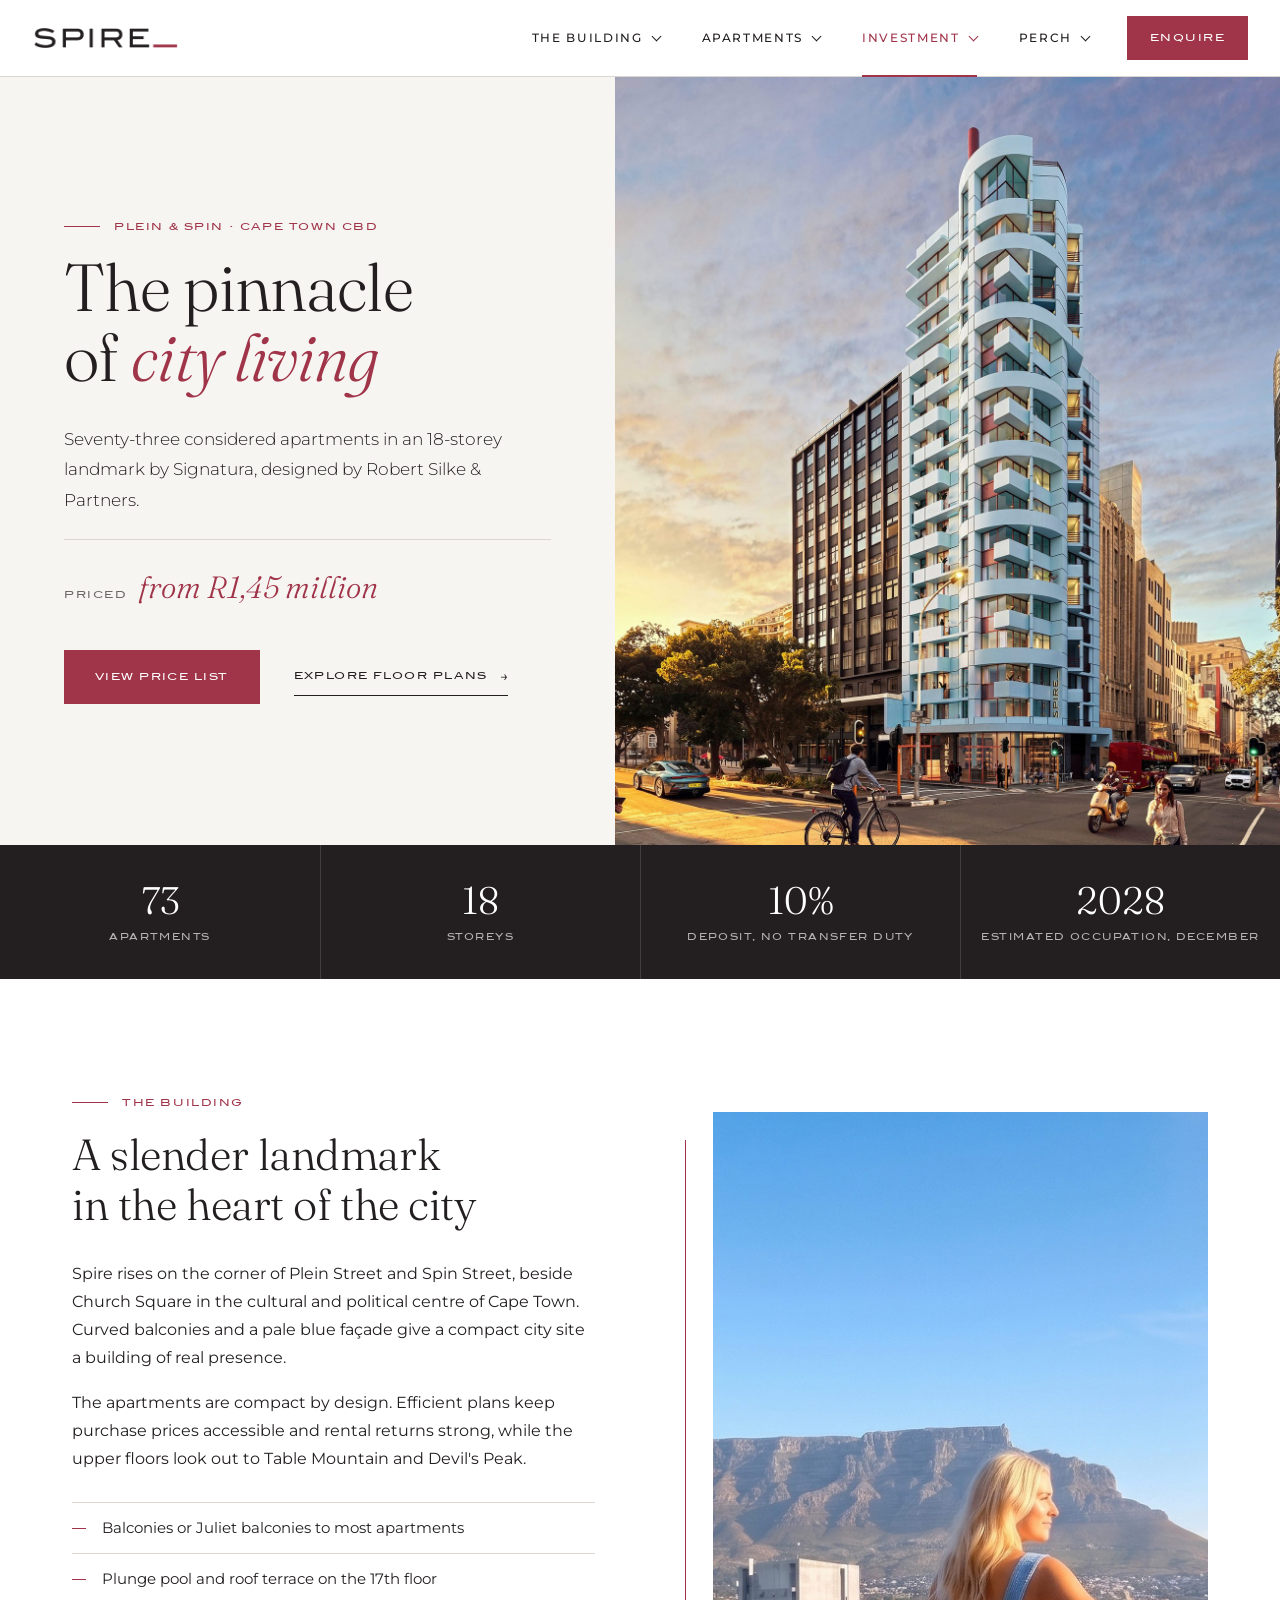
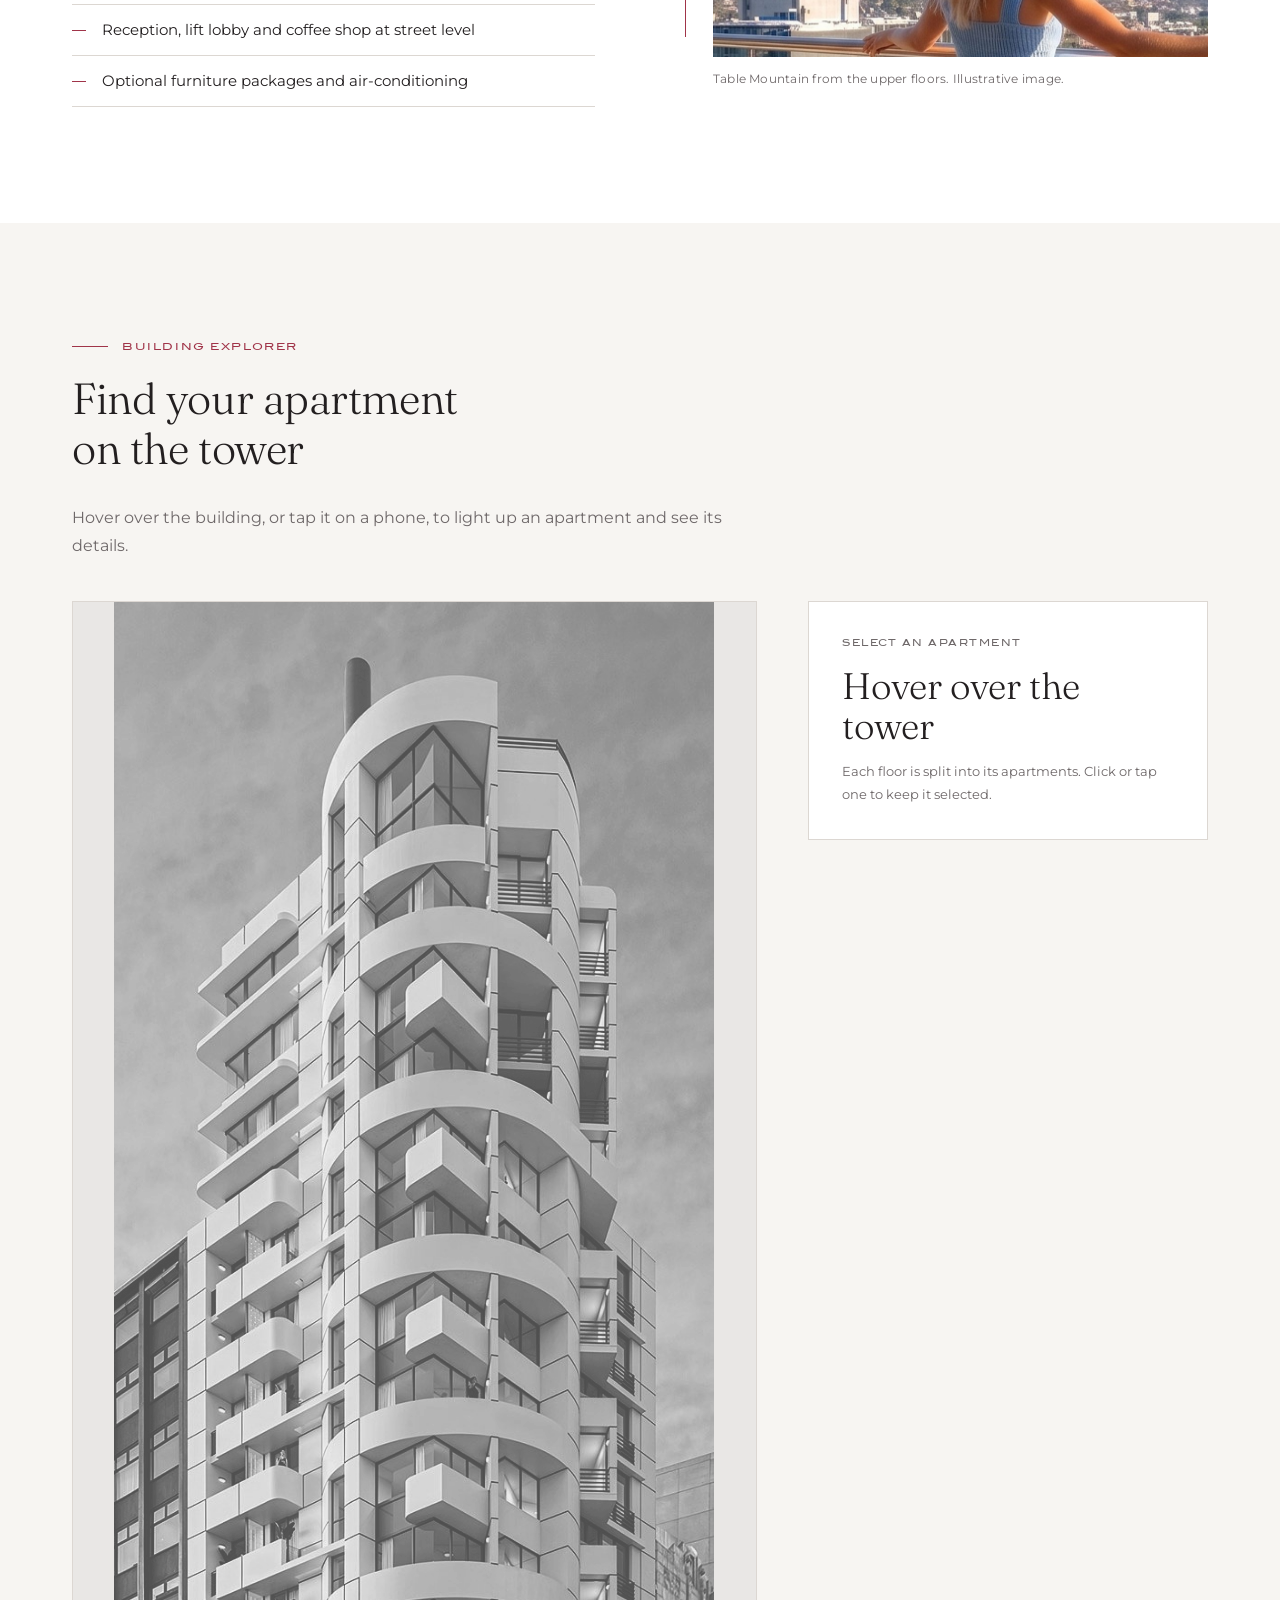
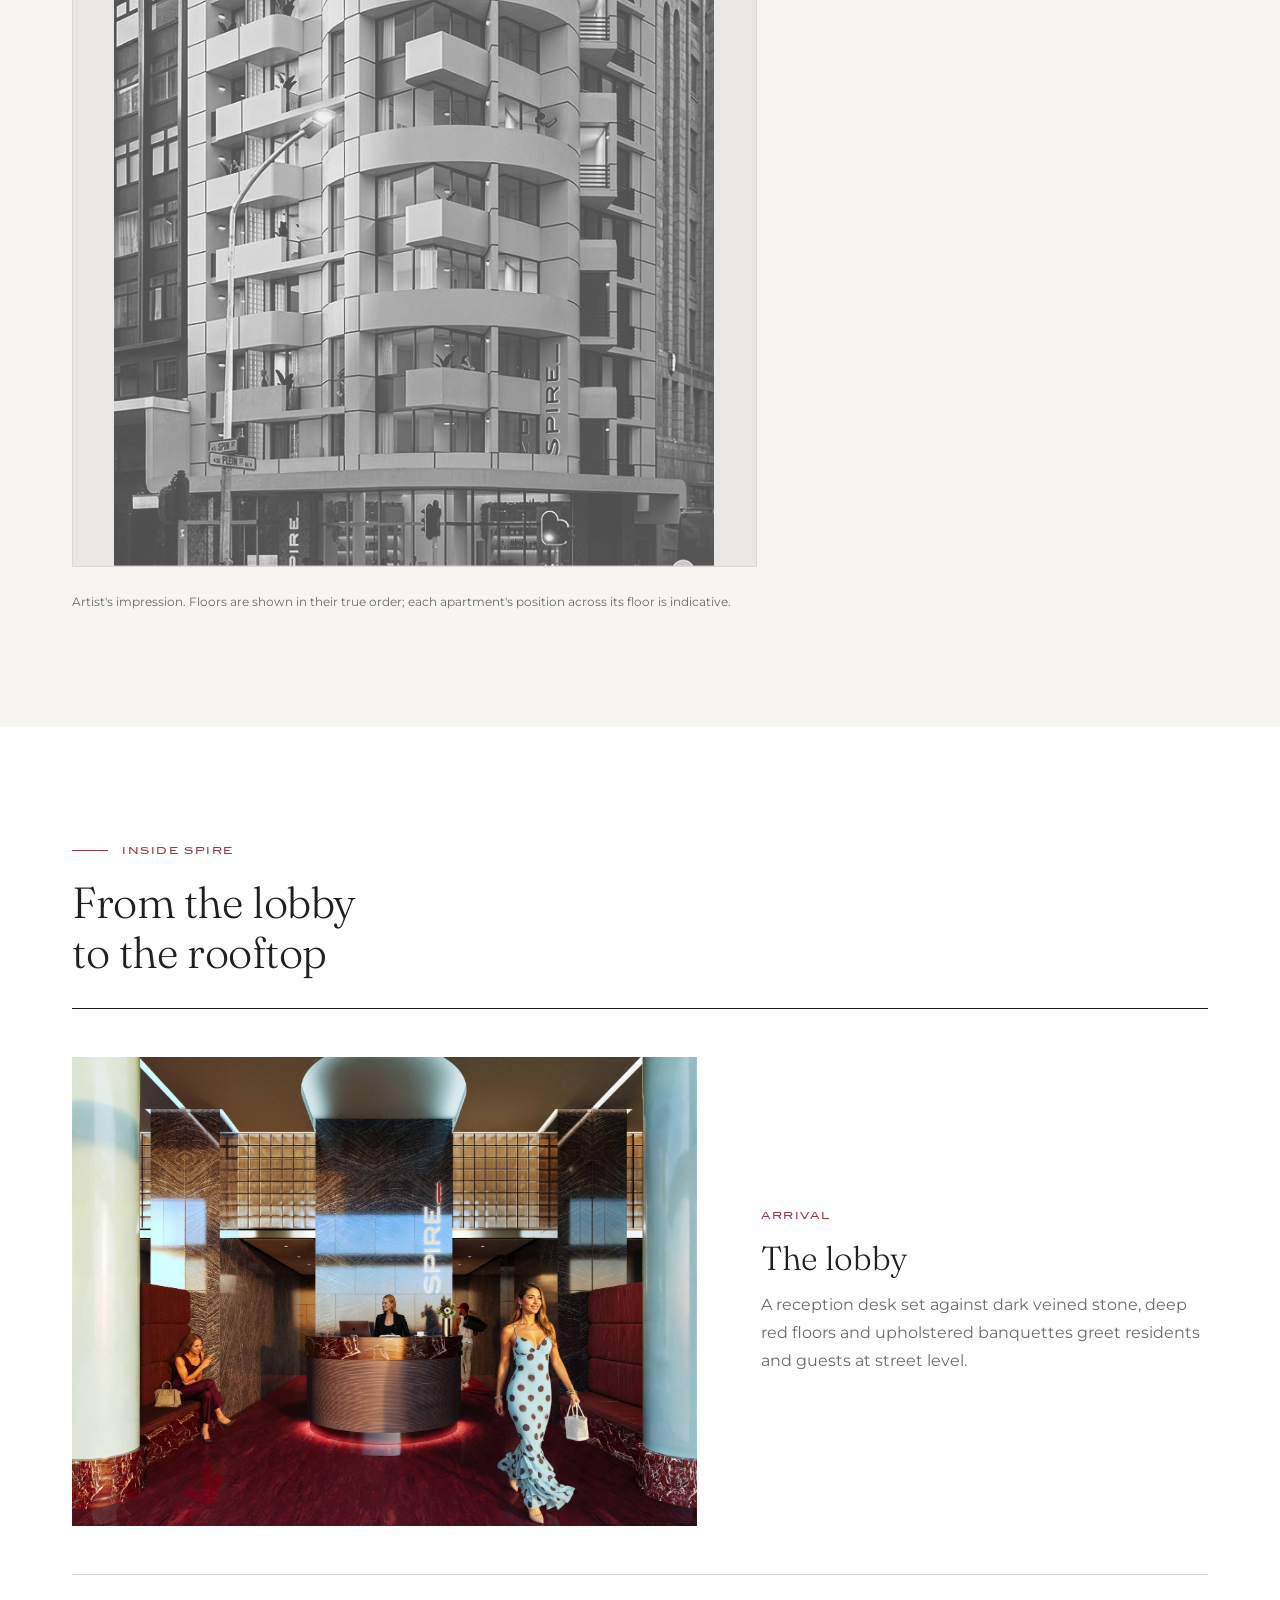
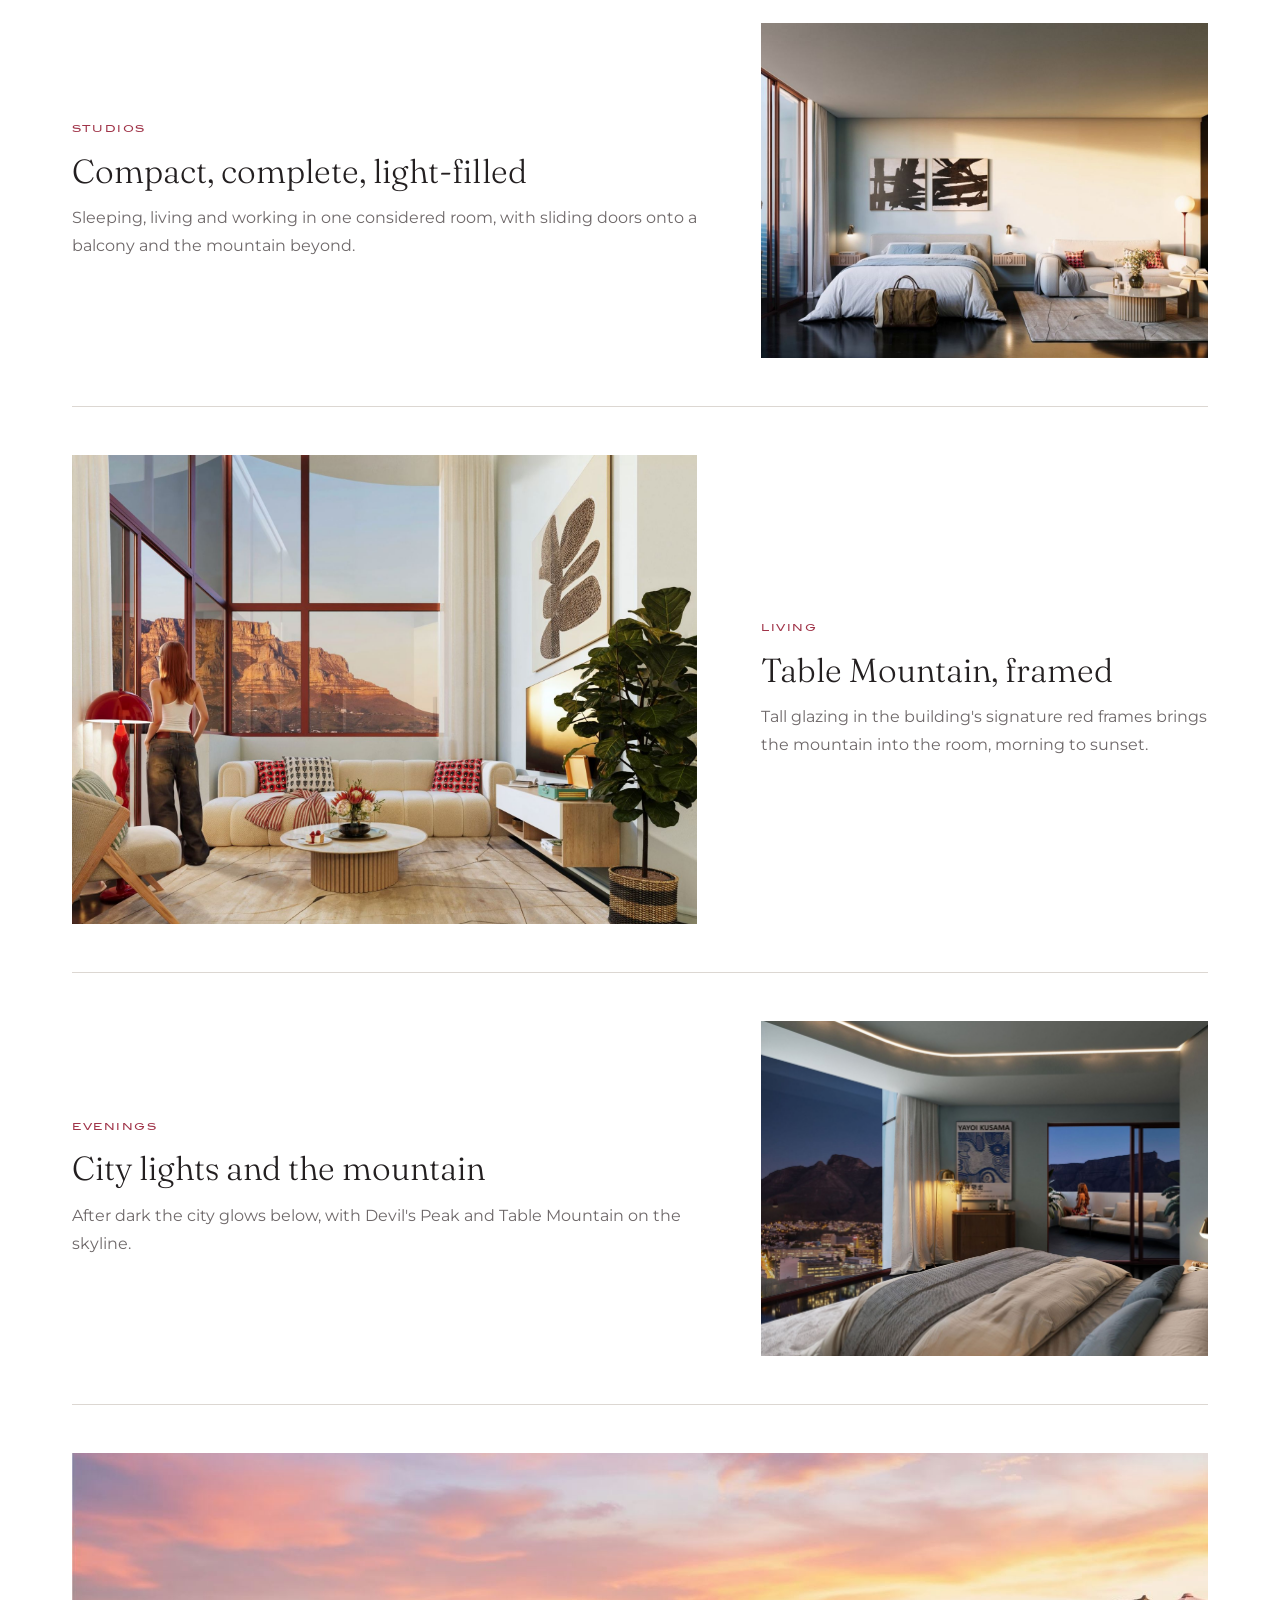
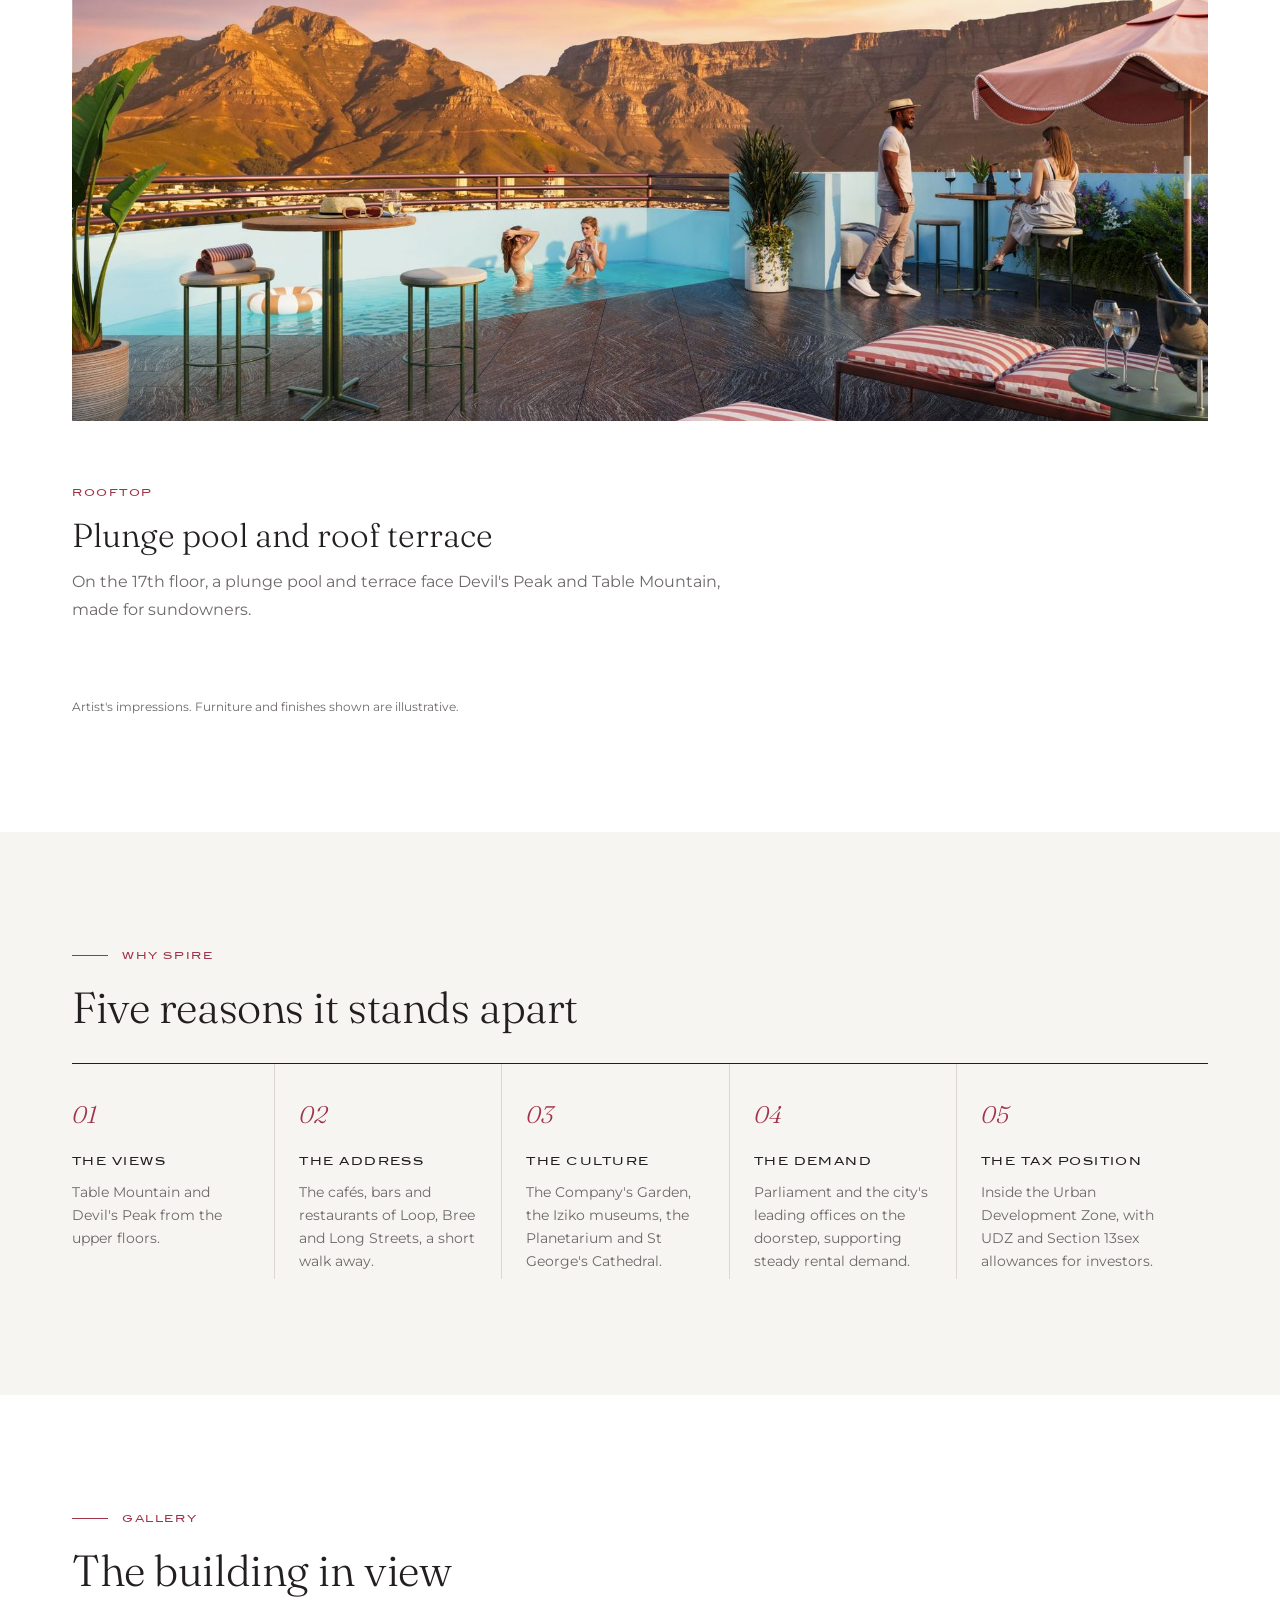
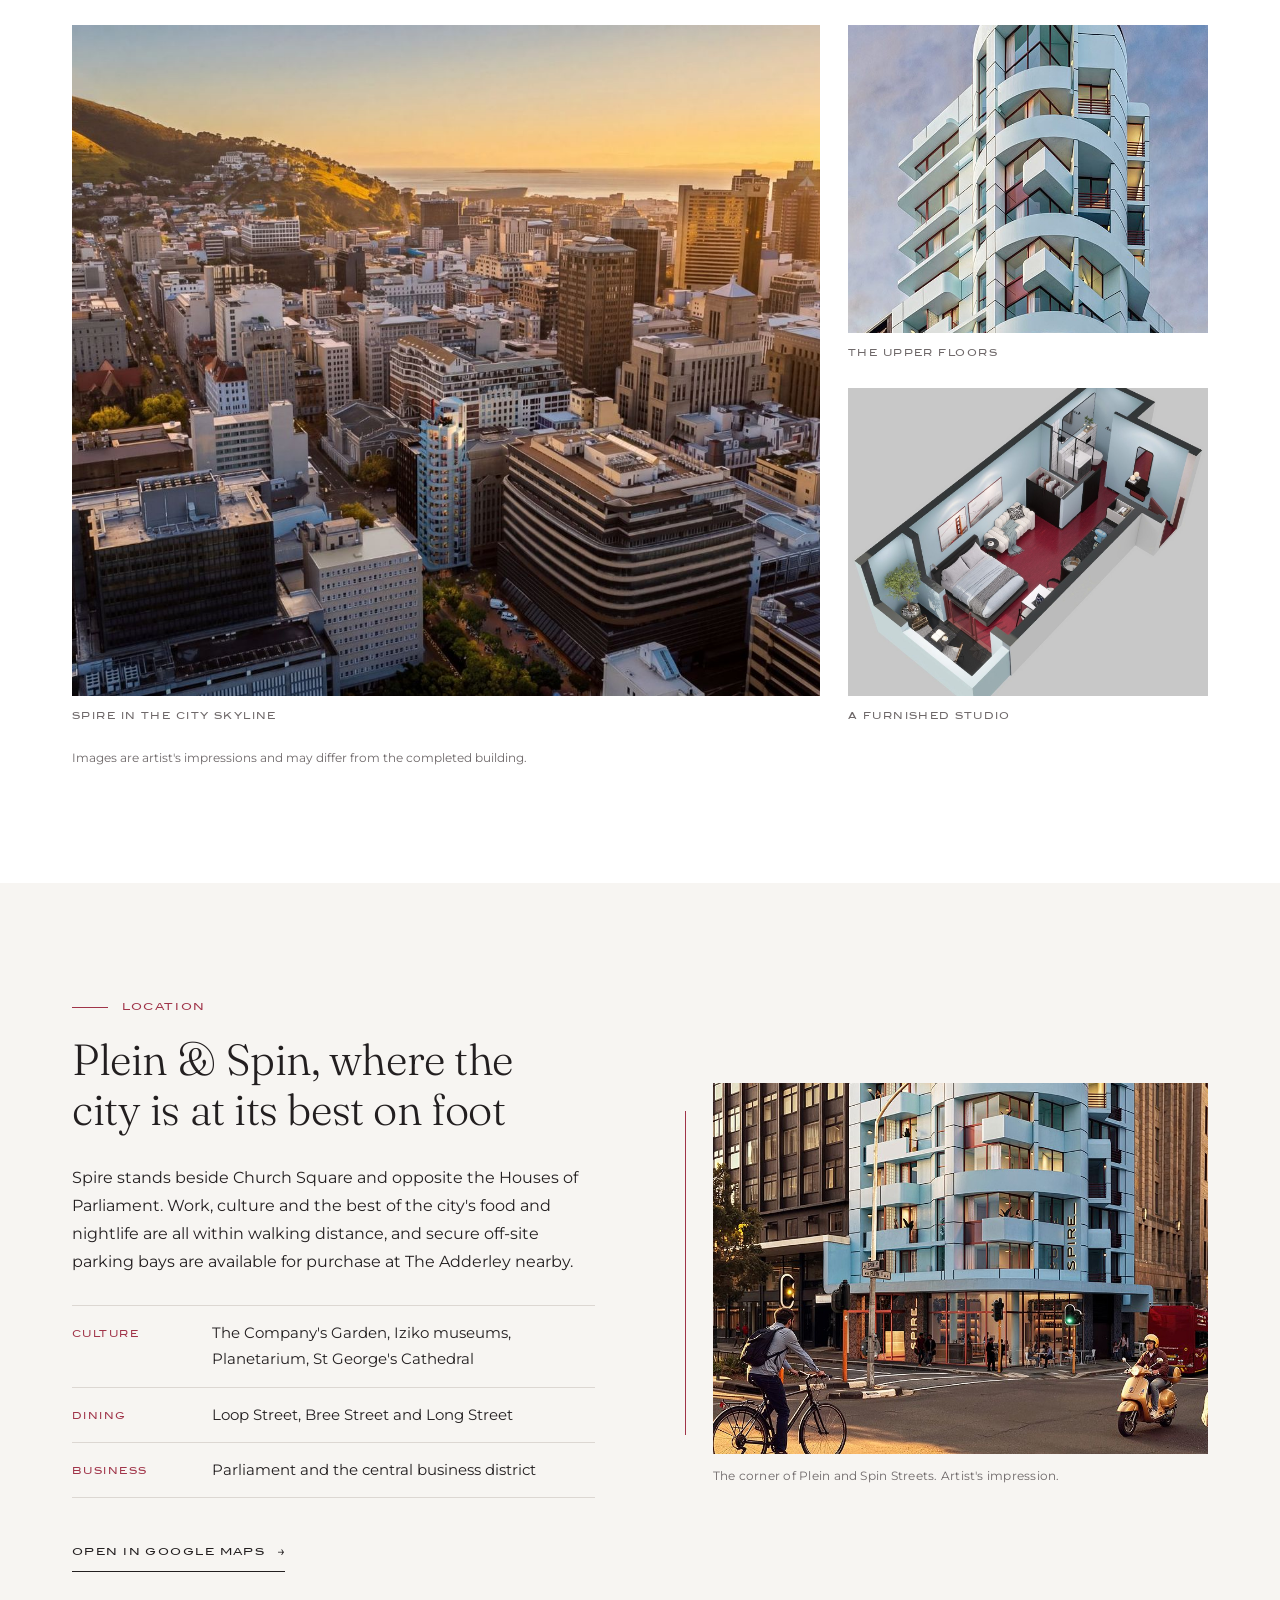
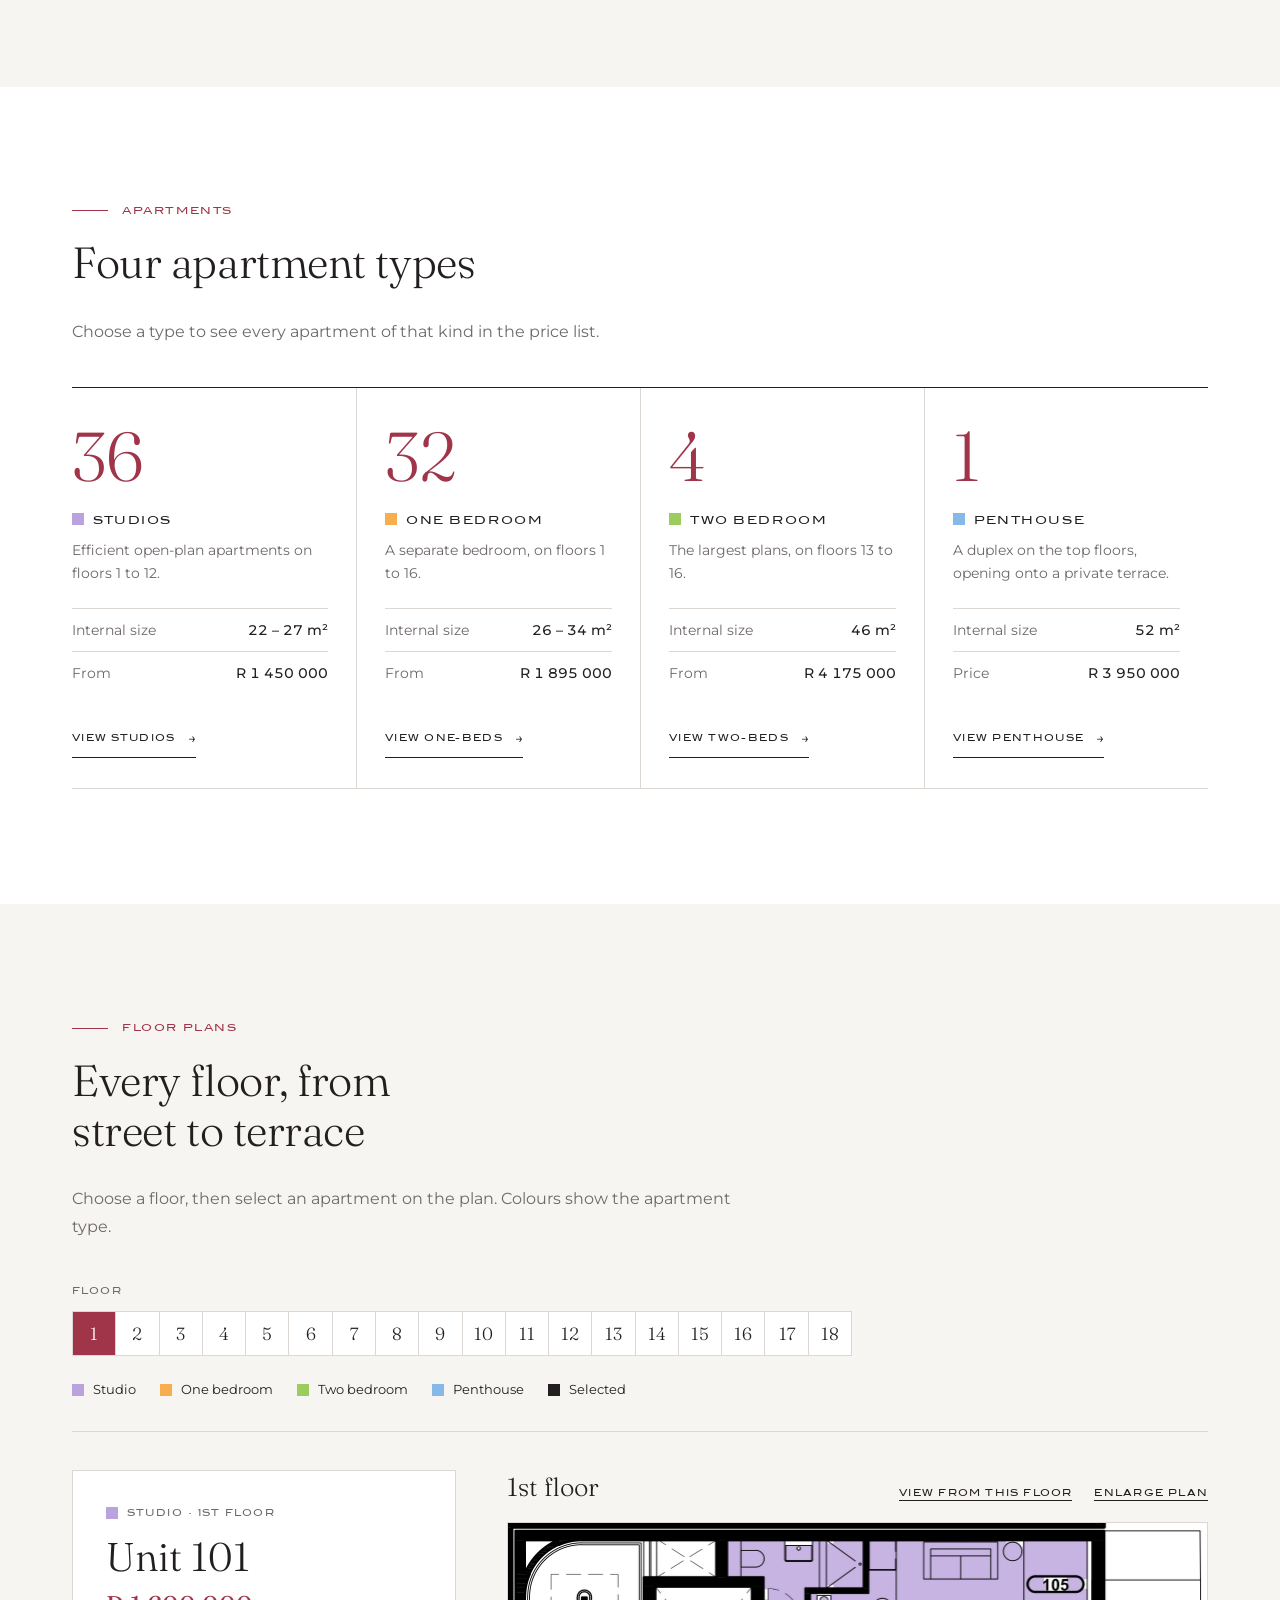
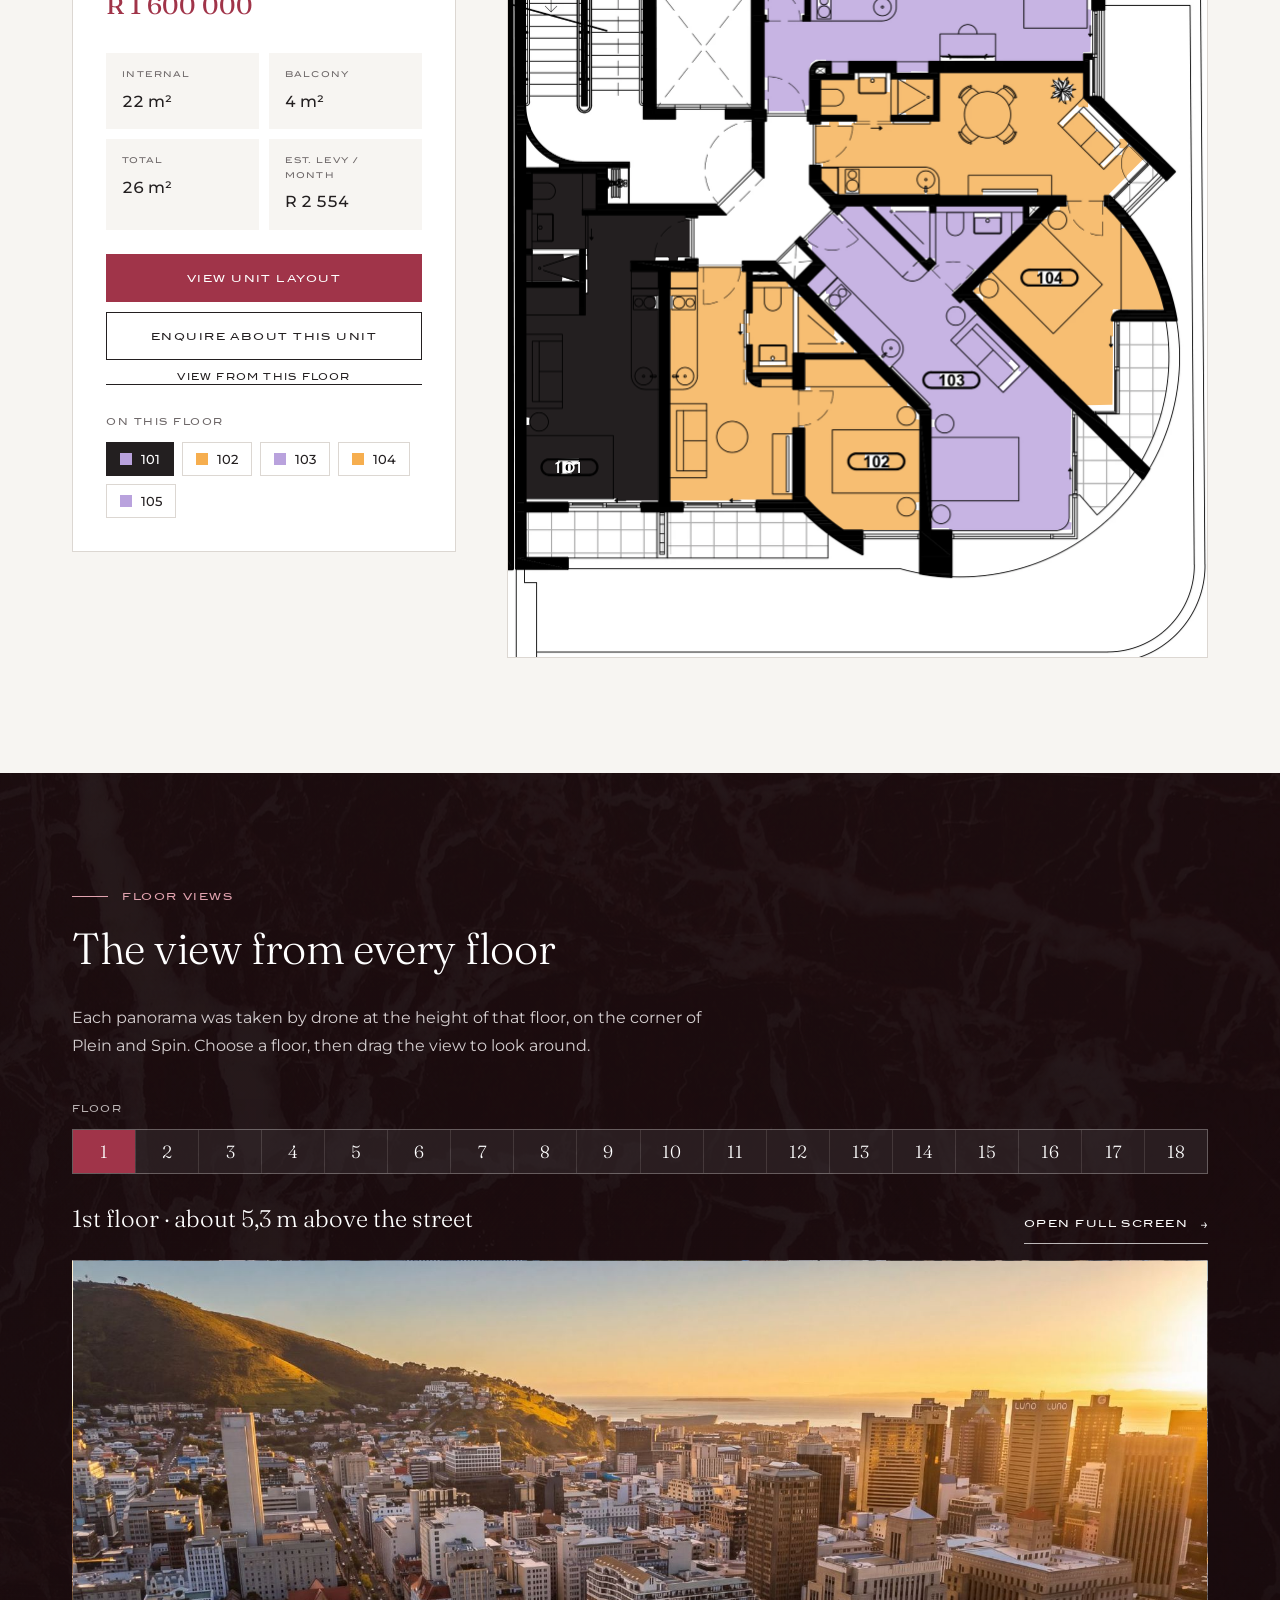
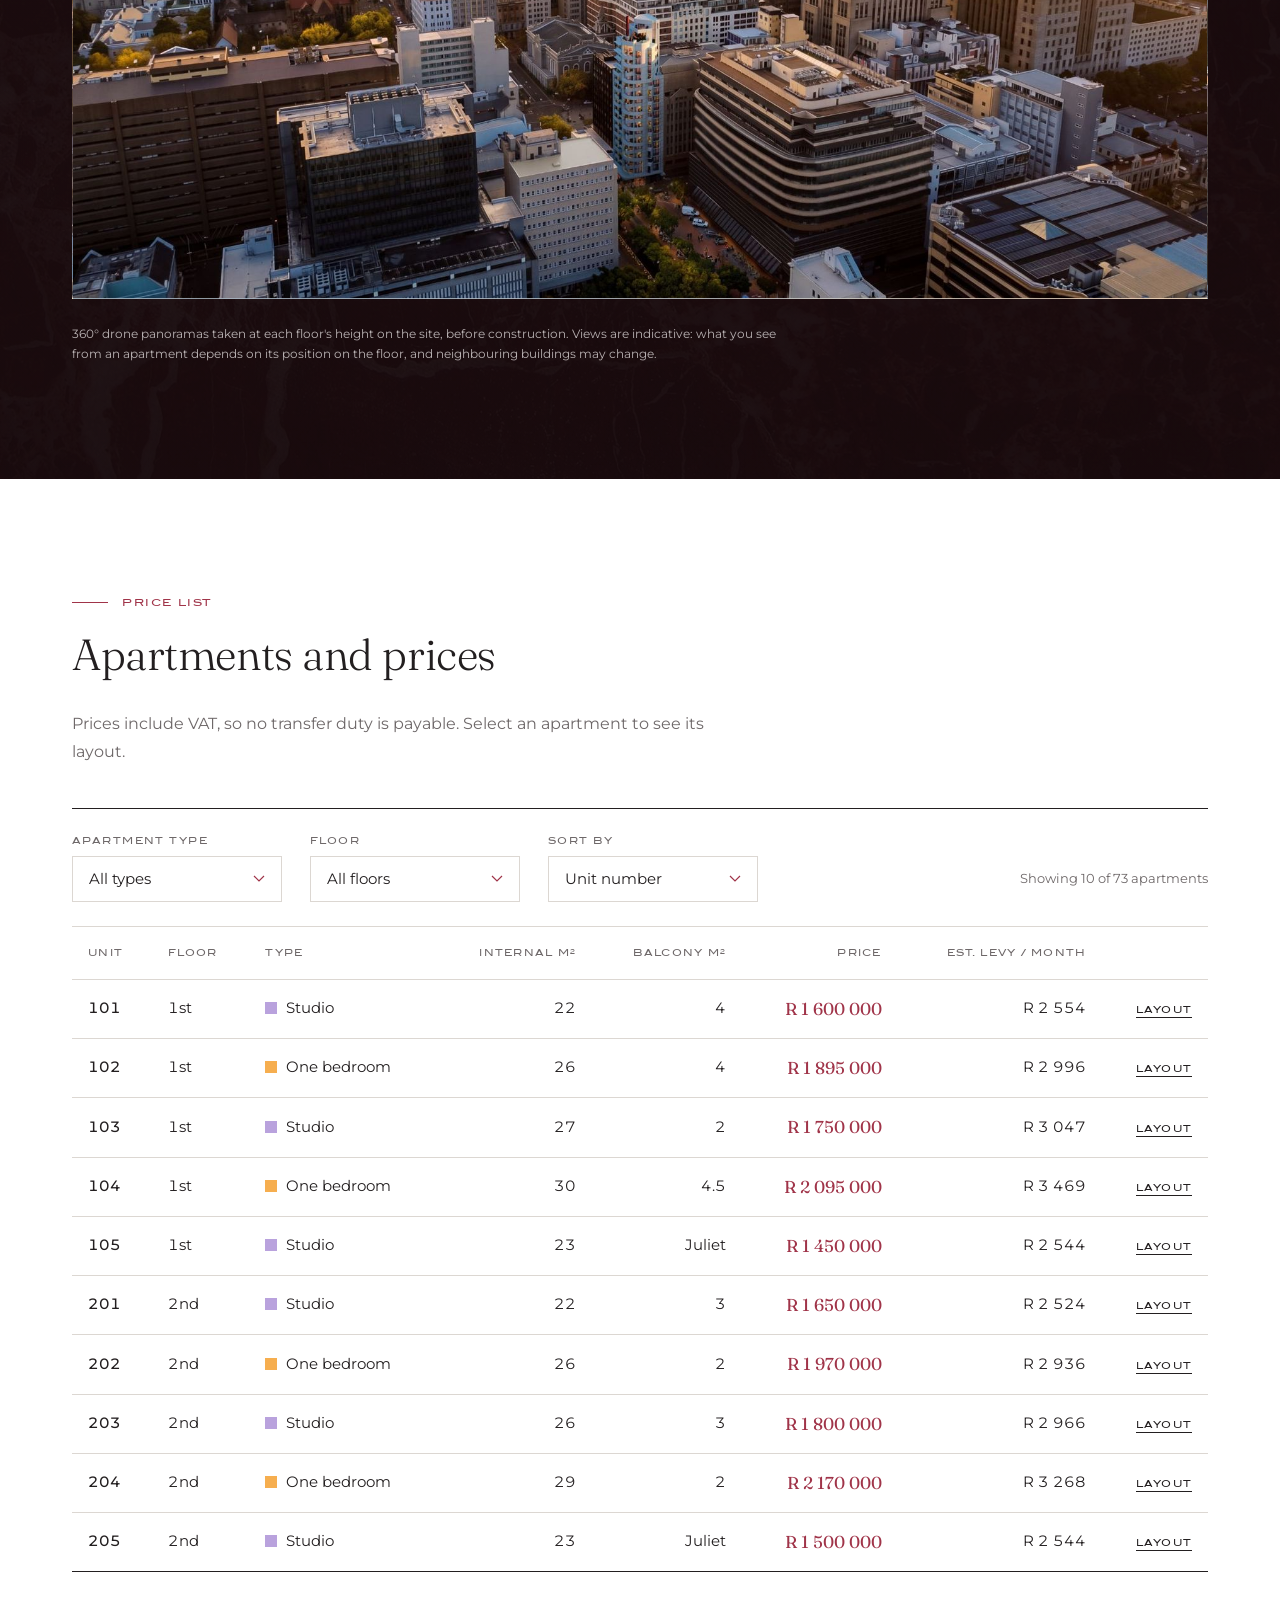
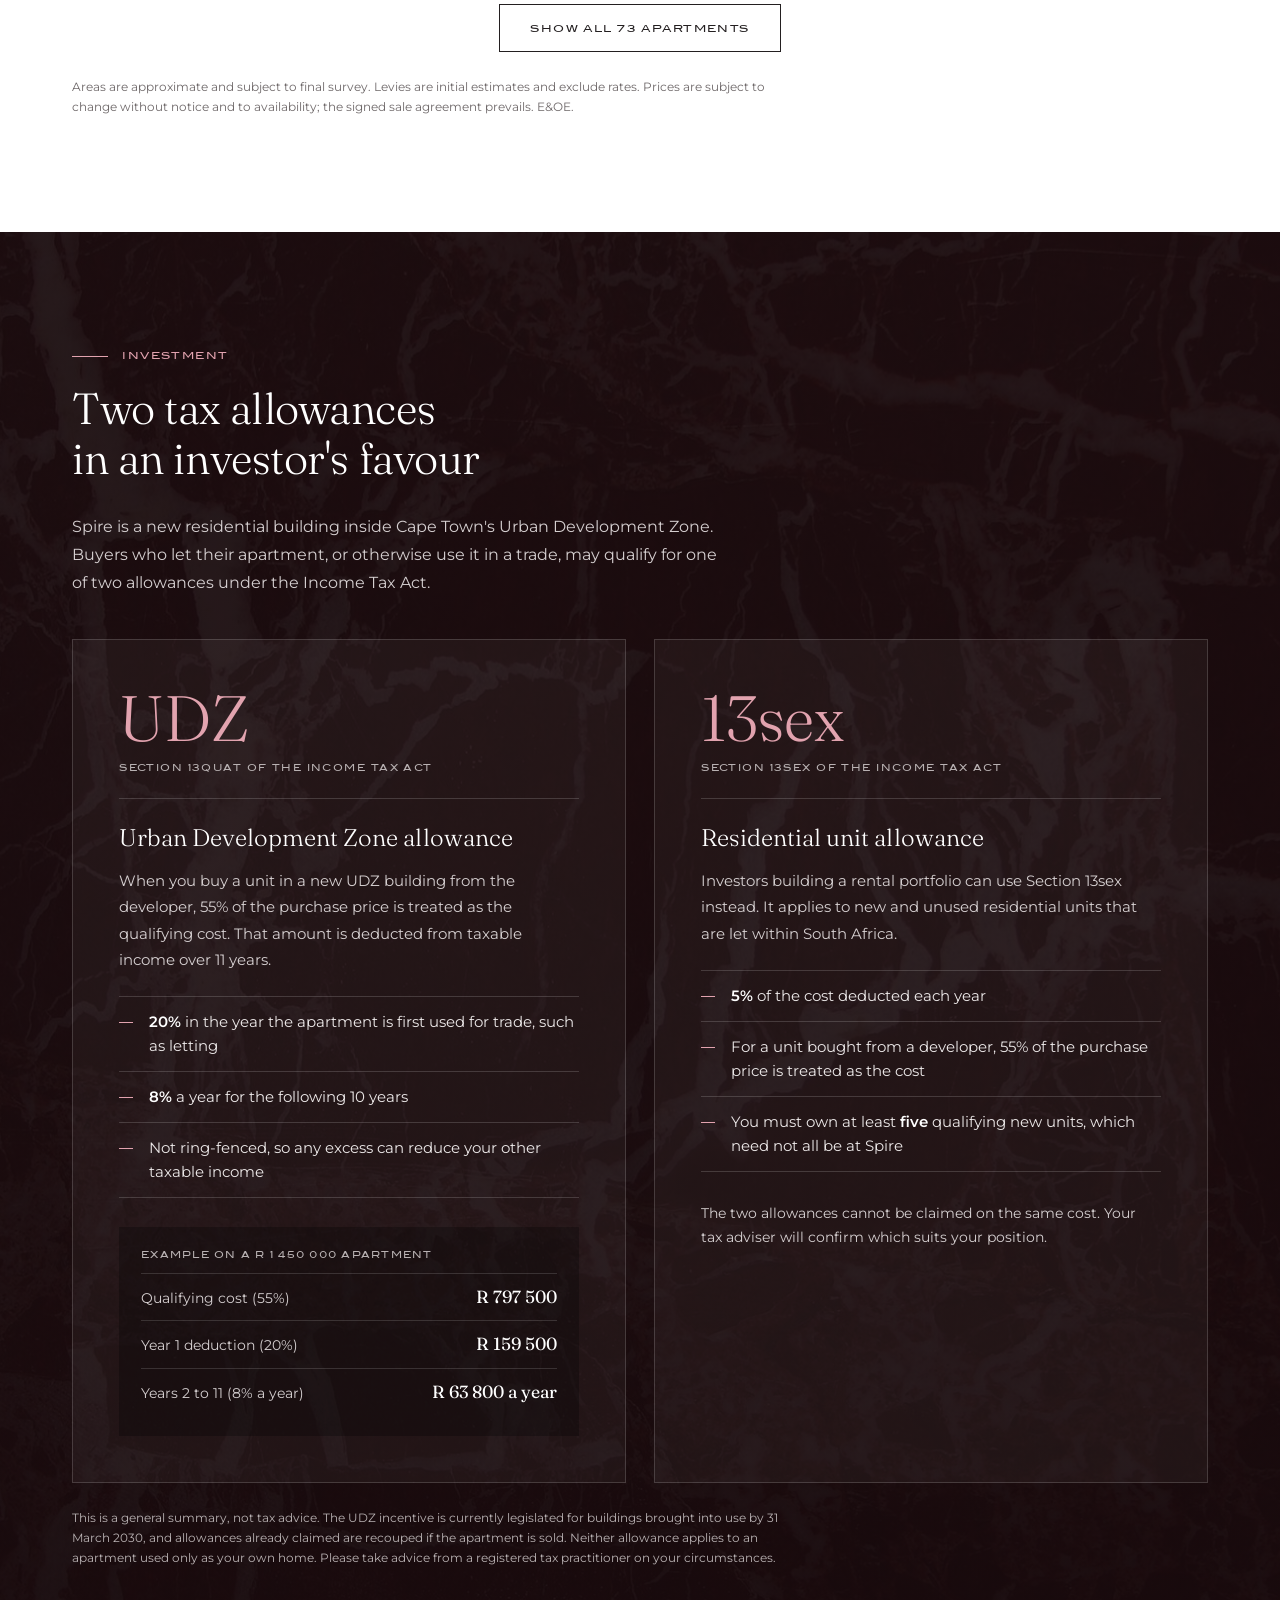
==== index.html @ e753fbe9 "Spire website: building explorer in perspective and 360° floor views Co-Authored-By: Claude Opus 5.5" ====
<!doctype html>
<html lang="en">
<head>
<meta charset="utf-8">
<meta name="viewport" content="width=device-width, initial-scale=1">
<title>Spire by Signatura</title>
<meta name="description" content="Spire by Signatura: 73 studio, one-bedroom and two-bedroom apartments on the corner of Plein and Spin Streets, Cape Town CBD. From R1,45 million, inside the Urban Development Zone.">
<meta name="robots" content="noindex">
<meta property="og:type" content="website">
<meta property="og:site_name" content="Spire by Signatura">
<meta property="og:title" content="Spire by Signatura | Apartments from R1,45 million">
<meta property="og:description" content="73 studio, one-bedroom and two-bedroom apartments on the corner of Plein and Spin Streets, Cape Town CBD. Floor plans, price list and tax advantages.">
<meta property="og:url" content="https://spire-cape-town.netlify.app/">
<meta property="og:image" content="https://spire-cape-town.netlify.app/assets/og-image.jpg">
<meta property="og:image:width" content="1200">
<meta property="og:image:height" content="630">
<meta name="twitter:card" content="summary_large_image">
<link rel="icon" href="assets/spire-tab.svg">
<link rel="preconnect" href="https://fonts.googleapis.com">
<link rel="preconnect" href="https://fonts.gstatic.com" crossorigin>
<link href="https://fonts.googleapis.com/css2?family=Fraunces:ital,opsz,wght@0,9..144,300..500;1,9..144,300..500&family=Montserrat:wght@300;400;500;600&display=swap" rel="stylesheet">
<link rel="stylesheet" href="styles.css">
</head>
<body>

<a class="skip" href="#overview">Skip to content</a>

<header class="site-header" id="top">
  <div class="header-inner">
    <a class="brand" href="#top" aria-label="Spire, back to top"><img src="assets/spire-logo.png" alt="Spire"></a>
    <button class="nav-toggle" aria-label="Menu" aria-expanded="false" aria-controls="siteNav"><span></span><span></span></button>
    <nav class="site-nav" id="siteNav" aria-label="Main">
      <ul>
        <li class="has-menu" data-group="building">
          <button class="nav-btn" aria-expanded="false" aria-controls="menu-building">The building</button>
          <ul class="menu" id="menu-building">
            <li><a href="#overview"><strong>Overview</strong><span>The tower and what it offers</span></a></li>
            <li><a href="#explore"><strong>Building explorer</strong><span>Find an apartment on the tower</span></a></li>
            <li><a href="#inside"><strong>Inside Spire</strong><span>Lobby, apartments and rooftop</span></a></li>
            <li><a href="#why"><strong>Why Spire</strong><span>Five reasons it stands apart</span></a></li>
            <li><a href="#gallery"><strong>Gallery</strong><span>Renders of the building</span></a></li>
            <li><a href="#location"><strong>Location</strong><span>Plein &amp; Spin, Cape Town CBD</span></a></li>
          </ul>
        </li>
        <li class="has-menu" data-group="apartments">
          <button class="nav-btn" aria-expanded="false" aria-controls="menu-apartments">Apartments</button>
          <ul class="menu" id="menu-apartments">
            <li><a href="#apartments"><strong>Apartment types</strong><span>Studios to the penthouse</span></a></li>
            <li><a href="#plans"><strong>Floor plans</strong><span>Every floor, 1 to 18</span></a></li>
            <li><a href="#views"><strong>Floor views</strong><span>The 360° view from every floor</span></a></li>
            <li><a href="#prices"><strong>Price list</strong><span>All 73 apartments</span></a></li>
          </ul>
        </li>
        <li class="has-menu" data-group="investment">
          <button class="nav-btn" aria-expanded="false" aria-controls="menu-investment">Investment</button>
          <ul class="menu" id="menu-investment">
            <li><a href="#udz"><strong>UDZ allowance</strong><span>Urban Development Zone tax incentive</span></a></li>
            <li><a href="#s13sex"><strong>Section 13sex</strong><span>Allowance for rental portfolios</span></a></li>
            <li><a href="#purchasing"><strong>Purchasing</strong><span>Deposit, dates and optional extras</span></a></li>
          </ul>
        </li>
        <li class="has-menu" data-group="perch">
          <button class="nav-btn" aria-expanded="false" aria-controls="menu-perch">Perch</button>
          <ul class="menu" id="menu-perch">
            <li><a href="#perch"><strong>Short-term letting</strong><span>Managed by Perch Short Stays</span></a></li>
            <li><a href="perch-projections.html"><strong>Perch Projections</strong><span>Projected earnings for 2028</span></a></li>
          </ul>
        </li>
        <li class="nav-cta"><a class="btn btn-small" href="#enquire">Enquire</a></li>
      </ul>
    </nav>
  </div>
</header>

<section class="hero">
  <div class="hero-copy">
    <p class="label">Plein &amp; Spin · Cape Town CBD</p>
    <h1>The pinnacle of <em>city living</em></h1>
    <p class="lead">Seventy-three considered apartments in an 18-storey landmark by Signatura, designed by Robert Silke &amp; Partners.</p>
    <p class="hero-price"><span>Priced</span> <strong id="fromPrice">from R1,45 million</strong></p>
    <div class="hero-cta">
      <a class="btn" href="#prices">View price list</a>
      <a class="arrow-link" href="#plans">Explore floor plans</a>
    </div>
  </div>
  <div class="hero-media"><img src="assets/hero.jpg" alt="Artist's impression of Spire on the corner of Plein and Spin Streets at sunset"></div>
</section>

<section class="facts" aria-label="Key facts">
  <div><strong>73</strong><span>Apartments</span></div>
  <div><strong>18</strong><span>Storeys</span></div>
  <div><strong>10%</strong><span>Deposit, no transfer duty</span></div>
  <div><strong>2028</strong><span>Estimated occupation, December</span></div>
</section>

<main>

<section class="section" id="overview" data-group="building">
  <div class="wrap split">
    <div>
      <p class="label">The building</p>
      <h2>A slender landmark in the heart of the city</h2>
      <p>Spire rises on the corner of Plein Street and Spin Street, beside Church Square in the cultural and political centre of Cape Town. Curved balconies and a pale blue façade give a compact city site a building of real presence.</p>
      <p>The apartments are compact by design. Efficient plans keep purchase prices accessible and rental returns strong, while the upper floors look out to Table Mountain and Devil's Peak.</p>
      <ul class="features">
        <li>Balconies or Juliet balconies to most apartments</li>
        <li>Plunge pool and roof terrace on the 17th floor</li>
        <li>Reception, lift lobby and coffee shop at street level</li>
        <li>Optional furniture packages and air-conditioning</li>
      </ul>
    </div>
    <figure class="framed">
      <img src="assets/balcony.jpg" alt="View of Table Mountain from a balcony" loading="lazy">
      <figcaption>Table Mountain from the upper floors. Illustrative image.</figcaption>
    </figure>
  </div>
</section>

<section class="section section-ivory" id="explore" data-group="building">
  <div class="wrap">
    <p class="label">Building explorer</p>
    <h2>Find your apartment on the tower</h2>
    <p class="intro">Hover over the building, or tap it on a phone, to light up an apartment and see its details.</p>
    <div class="explorer">
      <div class="ex-stage" id="exStage">
        <svg id="exSvg" xmlns="http://www.w3.org/2000/svg" role="group" aria-label="Apartments on the Spire tower">
          <defs>
            <filter id="exGrey"><feColorMatrix type="saturate" values="0"/><feComponentTransfer><feFuncR type="linear" slope=".82" intercept=".08"/><feFuncG type="linear" slope=".82" intercept=".08"/><feFuncB type="linear" slope=".82" intercept=".08"/></feComponentTransfer></filter>
            <clipPath id="exClip"><path id="exClipPath" d=""/></clipPath>
          </defs>
          <image href="assets/explorer.jpg" x="0" y="0" width="980" height="1840" filter="url(#exGrey)"/>
          <image id="exColour" href="assets/explorer.jpg" x="0" y="0" width="980" height="1840" clip-path="url(#exClip)"/>
          <path id="exOutline" class="ex-outline" d=""/>
          <g id="exUnits"></g>
        </svg>
        <p class="ex-floor" id="exFloor" aria-hidden="true"></p>
      </div>
      <aside class="ex-panel" id="exPanel" aria-live="polite">
        <p class="up-kicker">Select an apartment</p>
        <h3>Hover over the tower</h3>
        <p class="ex-hint">Each floor is split into its apartments. Click or tap one to keep it selected.</p>
      </aside>
    </div>
    <p class="note">Artist's impression. Floors are shown in their true order; each apartment's position across its floor is indicative.</p>
  </div>
</section>

<section class="section" id="inside" data-group="building">
  <div class="wrap">
    <p class="label">Inside Spire</p>
    <h2>From the lobby to the rooftop</h2>
    <div class="feature">
      <figure><button data-full="assets/lobby.jpg"><img src="assets/lobby.jpg" alt="The Spire lobby with a curved reception desk, red stone floor and lounge seating" loading="lazy"></button></figure>
      <div class="feature-text">
        <p class="feature-no">Arrival</p>
        <h3>The lobby</h3>
        <p>A reception desk set against dark veined stone, deep red floors and upholstered banquettes greet residents and guests at street level.</p>
      </div>
    </div>
    <div class="feature flip">
      <figure><button data-full="assets/studio-interior.jpg"><img src="assets/studio-interior.jpg" alt="A furnished studio with a balcony looking towards Table Mountain" loading="lazy"></button></figure>
      <div class="feature-text">
        <p class="feature-no">Studios</p>
        <h3>Compact, complete, light-filled</h3>
        <p>Sleeping, living and working in one considered room, with sliding doors onto a balcony and the mountain beyond.</p>
      </div>
    </div>
    <div class="feature">
      <figure><button data-full="assets/living-double.jpg"><img src="assets/living-double.jpg" alt="A double-volume living room with tall red-framed windows facing Table Mountain" loading="lazy"></button></figure>
      <div class="feature-text">
        <p class="feature-no">Living</p>
        <h3>Table Mountain, framed</h3>
        <p>Tall glazing in the building's signature red frames brings the mountain into the room, morning to sunset.</p>
      </div>
    </div>
    <div class="feature flip">
      <figure><button data-full="assets/bedroom-night.jpg"><img src="assets/bedroom-night.jpg" alt="A bedroom at night with views of the city lights, Devil's Peak and a private terrace" loading="lazy"></button></figure>
      <div class="feature-text">
        <p class="feature-no">Evenings</p>
        <h3>City lights and the mountain</h3>
        <p>After dark the city glows below, with Devil's Peak and Table Mountain on the skyline.</p>
      </div>
    </div>
    <div class="feature feature-wide">
      <figure><button data-full="assets/rooftop.jpg"><img src="assets/rooftop.jpg" alt="The rooftop plunge pool and terrace at sunset, facing Devil's Peak and Table Mountain" loading="lazy"></button></figure>
      <div class="feature-text">
        <p class="feature-no">Rooftop</p>
        <h3>Plunge pool and roof terrace</h3>
        <p>On the 17th floor, a plunge pool and terrace face Devil's Peak and Table Mountain, made for sundowners.</p>
      </div>
    </div>
    <p class="note">Artist's impressions. Furniture and finishes shown are illustrative.</p>
  </div>
</section>

<section class="section section-ivory" id="why" data-group="building">
  <div class="wrap">
    <p class="label">Why Spire</p>
    <h2>Five reasons it stands apart</h2>
    <ol class="reasons">
      <li><span>01</span><h3>The views</h3><p>Table Mountain and Devil's Peak from the upper floors.</p></li>
      <li><span>02</span><h3>The address</h3><p>The cafés, bars and restaurants of Loop, Bree and Long Streets, a short walk away.</p></li>
      <li><span>03</span><h3>The culture</h3><p>The Company's Garden, the Iziko museums, the Planetarium and St George's Cathedral.</p></li>
      <li><span>04</span><h3>The demand</h3><p>Parliament and the city's leading offices on the doorstep, supporting steady rental demand.</p></li>
      <li><span>05</span><h3>The tax position</h3><p>Inside the Urban Development Zone, with UDZ and Section 13sex allowances for investors.</p></li>
    </ol>
  </div>
</section>

<section class="section" id="gallery" data-group="building">
  <div class="wrap">
    <p class="label">Gallery</p>
    <h2>The building in view</h2>
    <div class="gallery">
      <figure class="g-wide"><button data-full="assets/aerial-sunset.jpg"><img src="assets/aerial-sunset.jpg" alt="Aerial view of Spire in the Cape Town CBD at sunset" loading="lazy"></button><figcaption>Spire in the city skyline</figcaption></figure>
      <figure class="g-tall"><button data-full="assets/crown.jpg"><img src="assets/crown.jpg" alt="The upper floors of Spire with curved balconies" loading="lazy"></button><figcaption>The upper floors</figcaption></figure>
      <figure class="g-tall"><button data-full="assets/studio.jpg"><img src="assets/studio.jpg" alt="Cutaway render of a furnished studio apartment" loading="lazy"></button><figcaption>A furnished studio</figcaption></figure>
    </div>
    <p class="note">Images are artist's impressions and may differ from the completed building.</p>
  </div>
</section>

<section class="section section-ivory" id="location" data-group="building">
  <div class="wrap split">
    <div>
      <p class="label">Location</p>
      <h2>Plein &amp; Spin, where the city is at its best on foot</h2>
      <p>Spire stands beside Church Square and opposite the Houses of Parliament. Work, culture and the best of the city's food and nightlife are all within walking distance, and secure off-site parking bays are available for purchase at The Adderley nearby.</p>
      <dl class="places">
        <div><dt>Culture</dt><dd>The Company's Garden, Iziko museums, Planetarium, St George's Cathedral</dd></div>
        <div><dt>Dining</dt><dd>Loop Street, Bree Street and Long Street</dd></div>
        <div><dt>Business</dt><dd>Parliament and the central business district</dd></div>
      </dl>
      <a class="arrow-link" href="https://www.google.com/maps/search/?api=1&query=Spin+Street+%26+Plein+Street+Cape+Town" target="_blank" rel="noopener">Open in Google Maps</a>
    </div>
    <figure class="framed wide">
      <img src="assets/street.jpg" alt="Spire at street level on the corner of Plein and Spin Streets" loading="lazy">
      <figcaption>The corner of Plein and Spin Streets. Artist's impression.</figcaption>
    </figure>
  </div>
</section>

<section class="section" id="apartments" data-group="apartments">
  <div class="wrap">
    <p class="label">Apartments</p>
    <h2>Four apartment types</h2>
    <p class="intro">Choose a type to see every apartment of that kind in the price list.</p>
    <div class="types" id="types"></div>
  </div>
</section>

<section class="section section-ivory" id="plans" data-group="apartments">
  <div class="wrap">
    <p class="label">Floor plans</p>
    <h2>Every floor, from street to terrace</h2>
    <p class="intro">Choose a floor, then select an apartment on the plan. Colours show the apartment type.</p>
    <div class="plan-bar">
      <div class="plan-floors">
        <p class="picker-label">Floor</p>
        <div class="floor-picker" id="floorPicker" role="tablist" aria-label="Floors"></div>
      </div>
      <ul class="legend" aria-label="Colour key">
        <li><i class="sw t-studio"></i>Studio</li>
        <li><i class="sw t-1bed"></i>One bedroom</li>
        <li><i class="sw t-2bed"></i>Two bedroom</li>
        <li><i class="sw t-ph"></i>Penthouse</li>
        <li><i class="sw t-sel"></i>Selected</li>
      </ul>
    </div>
    <div class="plan-layout">
      <aside class="unit-panel" id="unitPanel" aria-live="polite"></aside>
      <div class="plan-view">
        <div class="plan-head">
          <h3 id="planTitle"></h3>
          <span class="plan-links"><button class="row-link" type="button" data-view="plan">View from this floor</button><button class="row-link" id="planEnlarge" type="button">Enlarge plan</button></span>
        </div>
        <div class="plan-canvas" id="planCanvas">
          <svg class="plan-fills" id="planFills" xmlns="http://www.w3.org/2000/svg" role="group" aria-label="Apartments on this floor"></svg>
          <img id="planImage" alt="">
          <svg class="plan-labels" id="planLabels" xmlns="http://www.w3.org/2000/svg" aria-hidden="true"></svg>
        </div>
      </div>
    </div>
  </div>
</section>

<section class="section section-dark" id="views" data-group="apartments">
  <div class="wrap">
    <p class="label">Floor views</p>
    <h2>The view from every floor</h2>
    <p class="intro">Each panorama was taken by drone at the height of that floor, on the corner of Plein and Spin. Choose a floor, then drag the view to look around.</p>
    <p class="picker-label">Floor</p>
    <div class="floor-picker view-picker" id="viewPicker" role="tablist" aria-label="Floor views"></div>
    <div class="view-head">
      <h3 id="viewTitle"></h3>
      <a class="arrow-link" id="viewOpen" href="#" target="_blank" rel="noopener">Open full screen</a>
    </div>
    <div class="view-frame" id="viewFrame">
      <iframe title="360° view from the selected floor" allow="fullscreen; gyroscope; accelerometer" allowfullscreen></iframe>
      <button class="btn view-start" type="button">Load the 360° view</button>
    </div>
    <p class="note">360° drone panoramas taken at each floor's height on the site, before construction. Views are indicative: what you see from an apartment depends on its position on the floor, and neighbouring buildings may change.</p>
  </div>
</section>

<section class="section" id="prices" data-group="apartments">
  <div class="wrap">
    <p class="label">Price list</p>
    <h2>Apartments and prices</h2>
    <p class="intro">Prices include VAT, so no transfer duty is payable. Select an apartment to see its layout.</p>
    <div class="controls">
      <label>Apartment type
        <select id="fType">
          <option value="All">All types</option>
          <option value="Studio">Studio</option>
          <option value="1 Bed">One bedroom</option>
          <option value="2 Bed">Two bedroom</option>
          <option value="Penthouse">Penthouse</option>
        </select>
      </label>
      <label>Floor
        <select id="fFloor"><option value="All">All floors</option></select>
      </label>
      <label>Sort by
        <select id="fSort">
          <option value="unit:1">Unit number</option>
          <option value="price:1">Price, low to high</option>
          <option value="price:-1">Price, high to low</option>
          <option value="size:-1">Size, largest first</option>
        </select>
      </label>
      <p class="result-count" id="resultCount" aria-live="polite"></p>
    </div>
    <div class="table-scroll">
      <table class="price-table" id="priceTable">
        <thead>
          <tr>
            <th>Unit</th>
            <th>Floor</th>
            <th>Type</th>
            <th class="num">Internal m²</th>
            <th class="num">Balcony m²</th>
            <th class="num">Price</th>
            <th class="num">Est. levy / month</th>
            <th><span class="sr-only">Layout</span></th>
          </tr>
        </thead>
        <tbody></tbody>
      </table>
    </div>
    <div class="table-more"><button class="btn btn-line" id="showMore" type="button"></button></div>
    <p class="note">Areas are approximate and subject to final survey. Levies are initial estimates and exclude rates. Prices are subject to change without notice and to availability; the signed sale agreement prevails. E&amp;OE.</p>
  </div>
</section>

<section class="section section-dark" id="investment" data-group="investment">
  <div class="wrap">
    <p class="label">Investment</p>
    <h2>Two tax allowances in an investor's favour</h2>
    <p class="intro">Spire is a new residential building inside Cape Town's Urban Development Zone. Buyers who let their apartment, or otherwise use it in a trade, may qualify for one of two allowances under the Income Tax Act.</p>
    <div class="tax-grid">
      <article class="tax-card" id="udz">
        <p class="tax-label">UDZ</p>
        <p class="tax-fine">Section 13quat of the Income Tax Act</p>
        <h3>Urban Development Zone allowance</h3>
        <p>When you buy a unit in a new UDZ building from the developer, 55% of the purchase price is treated as the qualifying cost. That amount is deducted from taxable income over 11 years.</p>
        <ul class="features">
          <li><strong>20%</strong> in the year the apartment is first used for trade, such as letting</li>
          <li><strong>8%</strong> a year for the following 10 years</li>
          <li>Not ring-fenced, so any excess can reduce your other taxable income</li>
        </ul>
        <div class="tax-example">
          <p>Example on a <span id="exPrice"></span> apartment</p>
          <dl>
            <div><dt>Qualifying cost (55%)</dt><dd id="exCost"></dd></div>
            <div><dt>Year 1 deduction (20%)</dt><dd id="exY1"></dd></div>
            <div><dt>Years 2 to 11 (8% a year)</dt><dd id="exY2"></dd></div>
          </dl>
        </div>
      </article>
      <article class="tax-card" id="s13sex">
        <p class="tax-label">13sex</p>
        <p class="tax-fine">Section 13sex of the Income Tax Act</p>
        <h3>Residential unit allowance</h3>
        <p>Investors building a rental portfolio can use Section 13sex instead. It applies to new and unused residential units that are let within South Africa.</p>
        <ul class="features">
          <li><strong>5%</strong> of the cost deducted each year</li>
          <li>For a unit bought from a developer, 55% of the purchase price is treated as the cost</li>
          <li>You must own at least <strong>five</strong> qualifying new units, which need not all be at Spire</li>
        </ul>
        <p class="tax-small">The two allowances cannot be claimed on the same cost. Your tax adviser will confirm which suits your position.</p>
      </article>
    </div>
    <p class="note note-light">This is a general summary, not tax advice. The UDZ incentive is currently legislated for buildings brought into use by 31 March 2030, and allowances already claimed are recouped if the apartment is sold. Neither allowance applies to an apartment used only as your own home. Please take advice from a registered tax practitioner on your circumstances.</p>
  </div>
</section>

<section class="section section-ivory" id="perch" data-group="perch">
  <div class="wrap split">
    <div>
      <p class="label">Perch</p>
      <h2>Short-term letting, with the numbers worked out</h2>
      <p>Owners who plan to let to short-stay guests can use Perch Short Stays, a full-service short-term letting manager. Perch has projected what a Spire apartment could earn in 2028, month by month.</p>
      <a class="btn" href="perch-projections.html">View Perch Projections</a>
    </div>
    <div class="perch-figs">
      <img src="assets/perch-logo.png" alt="Perch Short Stays" width="520" height="465" loading="lazy">
      <p class="picker-label">Projected net rental income, 2028</p>
      <dl>
        <div><dt>Studio</dt><dd><span id="pfStudio">from R 14 451</span>a month</dd></div>
        <div><dt>One bedroom</dt><dd><span id="pf1bed">from R 17 659</span>a month</dd></div>
        <div><dt>Two bedroom</dt><dd><span id="pf2bed">R 27 998</span>a month</dd></div>
      </dl>
      <p class="note">Projections by Perch Short Stays, not guarantees. Shown before levies, rates and taxes, bond repayments and income tax.</p>
    </div>
  </div>
</section>

<section class="section" id="purchasing" data-group="investment">
  <div class="wrap">
    <p class="label">Purchasing</p>
    <h2>Buying at Spire</h2>
    <div class="steps">
      <div><strong>10%</strong><h3>Deposit</h3><p>Payable within seven days of signing the sale agreement.</p></div>
      <div><strong>Nil</strong><h3>Transfer duty</h3><p>Prices include VAT, so no transfer duty applies.</p></div>
      <div><strong>Dec 2028</strong><h3>Estimated occupation</h3><p>Transfer is expected to follow in January 2029.</p></div>
      <div><strong>Extras</strong><h3>Optional additions</h3><p>Furniture packages, air-conditioning and parking bays at The Adderley.</p></div>
    </div>
  </div>
</section>

<section class="section section-ivory" id="enquire">
  <div class="wrap split split-top">
    <div>
      <p class="label">Enquire</p>
      <h2>Speak to the sales team</h2>
      <p>Call or email Quintin Harris for availability, the sales pack and answers to any questions.</p>
      <a href="https://www.signatura.biz" target="_blank" rel="noopener" aria-label="Signatura"><img class="sig" src="assets/signatura-dark.png" alt="Signatura"></a>
    </div>
    <div class="contact-card">
      <dl>
        <div><dt>Sales contact</dt><dd>Quintin Harris</dd></div>
        <div><dt>Mobile</dt><dd><a href="tel:+27636142297">+27 63 614 2297</a></dd><button class="copy" type="button" id="copyTel" data-copy="+27 63 614 2297">Copy</button></div>
        <div><dt>Email</dt><dd><a href="mailto:quintin@signatura.biz">quintin@signatura.biz</a></dd><button class="copy" type="button" id="copyEmail" data-copy="quintin@signatura.biz">Copy</button></div>
      </dl>
      <p class="contact-ref" id="enquiryRef" hidden></p>
    </div>
  </div>
</section>

</main>

<footer class="site-footer">
  <div class="marble-band" aria-hidden="true"></div>
  <div class="wrap footer-grid">
    <div>
      <img class="f-spire" src="assets/spire-logo-white.png" alt="Spire">
      <p>Corner of Plein &amp; Spin Streets<br>Cape Town CBD</p>
    </div>
    <nav aria-label="Footer">
      <a href="#overview">The building</a>
      <a href="#apartments">Apartments</a>
      <a href="#plans">Floor plans</a>
      <a href="#prices">Price list</a>
      <a href="#investment">Investment</a>
      <a href="perch-projections.html">Perch Projections</a>
      <a href="#enquire">Enquire</a>
    </nav>
    <div class="f-credits">
      <p>Seller: Spire on Spin Developments (Pty) Ltd<br>Architects: Robert Silke &amp; Partners</p>
      <a href="https://www.signatura.biz" target="_blank" rel="noopener" aria-label="Signatura"><img class="f-sig" src="assets/signatura-white.png" alt="Signatura"></a>
    </div>
  </div>
  <p class="wrap disclaimer">All images, plans, areas, prices, levies and dates on this site are indicative and may change without notice. Nothing here forms part of any offer or contract. E&amp;OE.</p>
</footer>

<div class="modal" id="modal" hidden>
  <div class="modal-box" role="dialog" aria-modal="true" aria-labelledby="modalTitle">
    <button class="modal-close" aria-label="Close">×</button>
    <div class="modal-body" id="modalBody"></div>
  </div>
</div>

<script src="data.js"></script>
<script src="plans.js"></script>
<script src="explorer.js"></script>
<script src="perch-data.js"></script>
<script src="nav.js"></script>
<script src="app.js"></script>
<script src="views.js"></script>
</body>
</html>
---- styles.css ----
@font-face { font-family: "Blair"; src: url("assets/BlairITC-Medium.ttf") format("truetype"); font-weight: 500; font-display: swap; }

:root {
  --ink: #231F20;
  --red: #A03449;
  --red-dark: #862a3c;
  --rose: #e2a3af;
  --white: #ffffff;
  --ivory: #F7F5F2;
  --stone: #EFEDEA;
  --muted: #6e6869;
  --line: #dcd7d2;
  --t-studio: #b9a2dd;
  --t-1bed: #f6ae4f;
  --t-2bed: #9ccc5e;
  --t-ph: #86b9e8;
  --chart-grey: #968E89;
  --blair: "Blair", "Montserrat", Arial, sans-serif;
  --serif: "Fraunces", Georgia, "Times New Roman", serif;
  --sans: "Montserrat", Arial, Helvetica, sans-serif;
  --wrap: 1200px;
  --header: 76px;
}

* { box-sizing: border-box; }
html { scroll-behavior: smooth; scroll-padding-top: calc(var(--header) + 12px); }
body { margin: 0; font-family: var(--sans); font-weight: 400; font-size: 16px; line-height: 1.75; color: var(--ink); background: var(--white); -webkit-font-smoothing: antialiased; }
img { max-width: 100%; display: block; }
a { color: inherit; }
p { margin: 0 0 1.1em; }
ul, ol { margin: 0; padding: 0; list-style: none; }
h1, h2, h3 { margin: 0; font-weight: 300; }
h1, h2 { font-family: var(--serif); letter-spacing: -.01em; text-wrap: balance; }
h1 { font-size: clamp(2.6rem, 5.2vw, 4.6rem); line-height: 1.05; }
h1 em { font-style: italic; color: var(--red); }
h2 { font-size: clamp(1.9rem, 3.4vw, 2.9rem); line-height: 1.15; max-width: 20ch; margin-bottom: .7em; }
h3 { font-family: var(--sans); font-weight: 500; font-size: 1rem; line-height: 1.4; }
.wrap { max-width: var(--wrap); margin: 0 auto; padding-left: max(32px, env(safe-area-inset-left, 0px)); padding-right: max(32px, env(safe-area-inset-right, 0px)); }
.sr-only { position: absolute; width: 1px; height: 1px; overflow: hidden; clip: rect(0 0 0 0); }
.skip { position: absolute; left: -999px; top: 0; background: var(--ink); color: #fff; padding: 10px 16px; z-index: 200; }
.skip:focus { left: 0; }
:focus-visible { outline: 2px solid var(--red); outline-offset: 3px; }
.section-dark :focus-visible, .site-footer :focus-visible { outline-color: #fff; }

.label { display: flex; align-items: center; gap: 14px; font-family: var(--blair); font-size: .62rem; letter-spacing: .16em; text-transform: uppercase; color: var(--red); margin-bottom: 1.8em; }
.label::before { content: ""; width: 36px; height: 1px; background: currentColor; }
.intro { max-width: 60ch; color: var(--muted); margin-bottom: 2.6em; }
.note { font-size: .78rem; line-height: 1.6; color: var(--muted); margin: 2em 0 0; max-width: 92ch; }
.note-light { color: #b9b2b3; }

.btn { display: inline-block; font-family: var(--blair); font-size: .64rem; letter-spacing: .14em; text-transform: uppercase; text-decoration: none; color: #fff; background: var(--red); border: 1px solid var(--red); padding: 17px 30px; cursor: pointer; transition: background .2s, border-color .2s; }
.btn:hover { background: var(--red-dark); border-color: var(--red-dark); }
.btn-small { padding: 12px 22px; }
.btn-line { background: transparent; color: var(--ink); border-color: var(--ink); }
.btn-line:hover { background: var(--red); border-color: var(--red); color: #fff; }
.table-more { text-align: center; margin-top: 32px; }
.table-more [hidden] { display: none; }
.arrow-link { display: inline-flex; align-items: center; gap: 12px; font-family: var(--blair); font-size: .64rem; letter-spacing: .14em; text-transform: uppercase; text-decoration: none; color: var(--ink); padding: 6px 0; border-bottom: 1px solid var(--ink); transition: color .2s, border-color .2s, gap .2s; }
.arrow-link::after { content: "→"; font-family: var(--sans); font-size: .9rem; letter-spacing: 0; }
.arrow-link:hover { color: var(--red); border-color: var(--red); gap: 18px; }
.arrow-link.small { font-size: .58rem; margin-top: 22px; }

/* ---------- Header and dropdown navigation */
body::before { content: ""; position: fixed; inset: 0 0 auto; height: env(safe-area-inset-top, 0px); z-index: 60; background: var(--white); }
.site-header { position: sticky; top: env(safe-area-inset-top, 0px); z-index: 50; background: rgba(255,255,255,.96); backdrop-filter: blur(8px); border-bottom: 1px solid var(--line); transition: box-shadow .2s; }
.site-header.scrolled { box-shadow: 0 6px 24px rgba(35,31,32,.07); }
.header-inner { max-width: 1360px; margin: 0 auto; padding-left: max(32px, env(safe-area-inset-left, 0px)); padding-right: max(32px, env(safe-area-inset-right, 0px)); height: var(--header); display: flex; align-items: center; justify-content: space-between; gap: 24px; }
.brand img { height: 20px; width: auto; }
.site-nav > ul { display: flex; align-items: center; gap: 6px; }
.has-menu { position: relative; }
.nav-btn { display: flex; align-items: center; gap: 10px; height: var(--header); padding: 0 18px; font-family: var(--sans); font-weight: 500; font-size: .74rem; letter-spacing: .14em; text-transform: uppercase; color: var(--ink); background: none; border: 0; cursor: pointer; position: relative; }
.nav-btn::after { content: ""; width: 6px; height: 6px; border-right: 1px solid currentColor; border-bottom: 1px solid currentColor; transform: translateY(-2px) rotate(45deg); transition: transform .2s; }
.nav-btn::before { content: ""; position: absolute; left: 18px; right: 18px; bottom: -1px; height: 2px; background: var(--red); transform: scaleX(0); transform-origin: left; transition: transform .25s; }
.has-menu.open > .nav-btn, .nav-btn:hover, .has-menu.current > .nav-btn { color: var(--red); }
.has-menu.open > .nav-btn::before, .has-menu.current > .nav-btn::before { transform: scaleX(1); }
.has-menu.open > .nav-btn::after { transform: translateY(2px) rotate(225deg); }
.menu { position: absolute; top: 100%; left: 0; min-width: 310px; background: var(--white); border: 1px solid var(--line); border-top: 0; box-shadow: 0 22px 44px rgba(35,31,32,.12); padding: 10px; opacity: 0; visibility: hidden; transform: translateY(8px); transition: opacity .18s, transform .18s, visibility .18s; }
.has-menu.open > .menu { opacity: 1; visibility: visible; transform: none; }
.menu a { display: block; padding: 13px 16px; text-decoration: none; border-left: 2px solid transparent; transition: background .15s, border-color .15s; }
.menu a strong { display: block; font-weight: 500; font-size: .92rem; line-height: 1.4; }
.menu a span { display: block; font-size: .78rem; color: var(--muted); line-height: 1.5; }
.menu a:hover, .menu a:focus-visible { background: var(--ivory); border-left-color: var(--red); }
.menu a:hover strong { color: var(--red); }
.nav-cta { margin-left: 14px; }
.nav-toggle { display: none; width: 44px; height: 44px; background: none; border: 0; cursor: pointer; padding: 0; }
.nav-toggle span { display: block; width: 26px; height: 1px; background: var(--ink); margin: 8px auto; transition: transform .2s; }
.nav-toggle[aria-expanded="true"] span:first-child { transform: translateY(4.5px) rotate(45deg); }
.nav-toggle[aria-expanded="true"] span:last-child { transform: translateY(-4.5px) rotate(-45deg); }

/* ---------- Hero */
.hero { display: grid; grid-template-columns: minmax(0, 1fr) minmax(0, 1.08fr); height: clamp(560px, 60vw, 800px); background: var(--ivory); }
.hero-copy { align-self: center; justify-self: end; width: 100%; max-width: 640px; padding: 40px clamp(32px, 5vw, 88px); }
.lead { font-size: 1.06rem; font-weight: 300; line-height: 1.8; max-width: 44ch; margin: 1.8em 0 1.4em; }
.hero-price { display: flex; align-items: baseline; gap: 12px; padding-top: 1.3em; border-top: 1px solid var(--line); margin-bottom: 2.2em; }
.hero-price span { font-family: var(--blair); font-size: .6rem; letter-spacing: .16em; text-transform: uppercase; color: var(--muted); }
.hero-price strong { font-family: var(--serif); font-weight: 300; font-style: italic; font-size: clamp(1.5rem, 2.4vw, 2rem); color: var(--red); }
.hero-cta { display: flex; flex-wrap: wrap; align-items: center; gap: 18px 34px; }
.hero-media { position: relative; overflow: hidden; }
.hero-media img { position: absolute; inset: 0; width: 100%; height: 100%; object-fit: cover; object-position: 50% 24%; }

.facts { display: grid; grid-template-columns: repeat(4, 1fr); background: var(--ink); color: #fff; }
.facts div { padding: 34px 20px; text-align: center; border-left: 1px solid rgba(255,255,255,.14); }
.facts div:first-child { border-left: 0; }
.facts strong { display: block; font-family: var(--serif); font-weight: 300; font-size: clamp(1.9rem, 3vw, 2.6rem); line-height: 1.1; }
.facts span { display: block; margin-top: 8px; font-family: var(--blair); font-size: .56rem; letter-spacing: .16em; text-transform: uppercase; color: #b9b2b3; }

/* ---------- Sections */
.section { padding: clamp(72px, 9vw, 128px) 0; }
.section-ivory { background: var(--ivory); }
.section-dark { color: #fff; background: linear-gradient(rgba(28,12,15,.9), rgba(24,10,13,.94)), url("assets/marble.jpg") center / cover; }
.section-dark .label { color: var(--rose); }
.section-dark .intro { color: #d5cfd0; }
.split { display: grid; grid-template-columns: minmax(0, 1fr) minmax(0, 1fr); gap: clamp(40px, 7vw, 104px); align-items: center; }
.split-top { align-items: start; }

.features { margin: 1.8em 0 0; border-bottom: 1px solid var(--line); }
.features li { position: relative; padding: 13px 0 13px 30px; border-top: 1px solid var(--line); font-size: .94rem; line-height: 1.6; }
.features li::before { content: ""; position: absolute; left: 0; top: 25px; width: 14px; height: 1px; background: var(--red); }

.framed { margin: 0; position: relative; padding: 0 0 0 28px; }
.framed::before { content: ""; position: absolute; left: 0; top: 28px; bottom: 52px; width: 1px; background: var(--red); }
.framed img { width: 100%; aspect-ratio: 4 / 4.4; object-fit: cover; object-position: 62% 60%; }
figcaption { font-size: .74rem; color: var(--muted); margin-top: 12px; letter-spacing: .02em; }

/* Why Spire */
.reasons { display: grid; grid-template-columns: repeat(5, 1fr); border-top: 1px solid var(--ink); margin-top: 1em; }
.reasons li { padding: 30px 24px 6px 0; margin-right: 24px; border-right: 1px solid var(--line); }
.reasons li:last-child { border-right: 0; margin-right: 0; }
.reasons span { display: block; font-family: var(--serif); font-weight: 300; font-style: italic; font-size: 1.5rem; color: var(--red); margin-bottom: 18px; }
.reasons h3 { font-family: var(--blair); font-size: .66rem; letter-spacing: .14em; text-transform: uppercase; margin-bottom: 12px; }
.reasons p { font-size: .88rem; line-height: 1.65; color: var(--muted); margin: 0; }

/* Gallery */
.gallery { display: grid; grid-template-columns: repeat(12, 1fr); gap: 28px; margin-top: 1em; }
.gallery figure { margin: 0; display: flex; flex-direction: column; min-width: 0; }
.gallery figure:nth-child(1) { grid-column: 1 / 9; grid-row: 1 / 3; }
.gallery figure:nth-child(2) { grid-column: 9 / 13; grid-row: 1; }
.gallery figure:nth-child(3) { grid-column: 9 / 13; grid-row: 2; }
.gallery button { display: block; width: 100%; padding: 0; border: 0; background: var(--stone); cursor: zoom-in; overflow: hidden; height: clamp(200px, 24vw, 330px); }
.gallery figure:nth-child(1) button { height: auto; flex: 1; min-height: 0; }
.gallery img { width: 100%; height: 100%; object-fit: cover; transition: transform .6s ease; }
.gallery button:hover img { transform: scale(1.03); }
.gallery figcaption { font-family: var(--blair); font-size: .56rem; letter-spacing: .16em; text-transform: uppercase; }

/* Location */
.places { margin: 1.8em 0 2.2em; border-bottom: 1px solid var(--line); }
.places div, .contact div { display: grid; grid-template-columns: 120px 1fr; gap: 20px; padding: 14px 0; border-top: 1px solid var(--line); }
.places dt, .contact dt { font-family: var(--blair); font-size: .58rem; letter-spacing: .16em; text-transform: uppercase; color: var(--red); padding-top: 6px; }
.places dd, .contact dd { margin: 0; font-size: .94rem; }
.framed.wide img { aspect-ratio: 4 / 3; object-position: 38% 50%; }

/* Apartment types */
.types { display: grid; grid-template-columns: repeat(4, 1fr); border-top: 1px solid var(--ink); border-bottom: 1px solid var(--line); }
.type { display: flex; flex-direction: column; padding: 34px 28px 30px; border-left: 1px solid var(--line); text-decoration: none; transition: background .2s; }
.type:first-child { border-left: 0; padding-left: 0; }
.type:hover { background: var(--ivory); }
.type:first-child:hover { box-shadow: -28px 0 0 var(--ivory); }
.type .count { font-family: var(--serif); font-weight: 300; font-size: clamp(3.2rem, 5.4vw, 4.8rem); line-height: 1; color: var(--red); }
.type h3 { font-family: var(--blair); font-size: .7rem; letter-spacing: .14em; text-transform: uppercase; margin: 22px 0 10px; }
.type p { font-size: .88rem; line-height: 1.65; color: var(--muted); margin-bottom: 1.6em; flex: 1; }
.type dl { margin: 0 0 1.6em; }
.type dl div { display: flex; justify-content: space-between; gap: 12px; padding: 9px 0; border-top: 1px solid var(--line); font-size: .86rem; }
.type dt { color: var(--muted); }
.type dd { margin: 0; font-weight: 500; font-variant-numeric: tabular-nums; }
.type .arrow-link { align-self: flex-start; font-size: .58rem; }
.type:hover .arrow-link { color: var(--red); border-color: var(--red); gap: 18px; }

/* Floor plans: colour-coded, selectable apartments */
.sw { display: inline-block; flex: none; width: 12px; height: 12px; margin-right: 9px; vertical-align: -1px; background: var(--ink); }
.sw.t-studio { background: var(--t-studio); }
.sw.t-1bed { background: var(--t-1bed); }
.sw.t-2bed { background: var(--t-2bed); }
.sw.t-ph { background: var(--t-ph); }
.plan-bar { display: flex; flex-wrap: wrap; justify-content: space-between; align-items: flex-end; gap: 22px 48px; padding-bottom: 30px; margin-bottom: 38px; border-bottom: 1px solid var(--line); }
.plan-floors { flex: 1 1 560px; max-width: 780px; min-width: 0; }
.picker-label { font-family: var(--blair); font-size: .58rem; letter-spacing: .16em; text-transform: uppercase; color: var(--muted); margin-bottom: 12px; }
.floor-picker { display: grid; grid-template-columns: repeat(18, 1fr); gap: 1px; background: var(--line); border: 1px solid var(--line); }
.floor-picker button { font-family: var(--serif); font-weight: 300; font-size: 1.1rem; padding: 11px 0; background: var(--white); color: var(--ink); border: 0; cursor: pointer; transition: background .15s, color .15s; }
.floor-picker button:hover { color: var(--red); background: var(--ivory); }
.floor-picker button[aria-selected="true"] { background: var(--red); color: #fff; }
.legend { display: flex; flex-wrap: wrap; gap: 10px 24px; font-size: .84rem; }
.legend li { display: flex; align-items: center; }
.plan-layout { display: grid; grid-template-columns: minmax(300px, 384px) minmax(0, 1fr); gap: clamp(28px, 4vw, 60px); align-items: start; }
.unit-panel { position: sticky; top: calc(var(--header) + 24px); background: var(--white); border: 1px solid var(--line); padding: clamp(24px, 2.6vw, 36px); min-width: 0; }
.up-kicker { display: flex; align-items: center; font-family: var(--blair); font-size: .58rem; letter-spacing: .16em; text-transform: uppercase; color: var(--muted); margin-bottom: 14px; }
.unit-panel h3 { font-family: var(--serif); font-weight: 300; font-size: 2.5rem; line-height: 1.1; }
.up-price { font-family: var(--serif); font-size: 1.6rem; color: var(--red); margin: .15em 0 1em; }
.up-stats { display: grid; grid-template-columns: 1fr 1fr; gap: 10px; margin: 0 0 1.5em; }
.up-stats div { background: var(--ivory); padding: 14px 16px; }
.up-stats dt { font-family: var(--blair); font-size: .52rem; letter-spacing: .14em; text-transform: uppercase; color: var(--muted); }
.up-stats dd { margin: 5px 0 0; font-weight: 500; font-size: 1.02rem; font-variant-numeric: tabular-nums; }
.up-actions { display: grid; gap: 10px; margin-bottom: 1.8em; }
.up-actions .btn { width: 100%; text-align: center; }
.up-units { display: flex; flex-wrap: wrap; gap: 8px; }
.chip { display: inline-flex; align-items: center; font-family: var(--sans); font-size: .84rem; font-weight: 500; color: var(--ink); background: var(--white); border: 1px solid var(--line); padding: 8px 13px; cursor: pointer; transition: border-color .15s; }
.chip:hover { border-color: var(--ink); }
.chip[aria-pressed="true"] { background: var(--ink); border-color: var(--ink); color: #fff; }
.plan-head { display: flex; justify-content: space-between; align-items: baseline; gap: 16px; margin-bottom: 16px; }
.plan-head h3 { font-family: var(--serif); font-weight: 300; font-size: 1.6rem; }
.plan-canvas { position: relative; isolation: isolate; overflow: hidden; background: #fff; border: 1px solid var(--line); }
.plan-canvas img { position: relative; display: block; width: 100%; height: auto; mix-blend-mode: multiply; pointer-events: none; }
.plan-fills, .plan-labels { position: absolute; inset: 0; width: 100%; height: 100%; }
.plan-labels { pointer-events: none; }
.plan-labels text { fill: #fff; font-family: var(--blair); font-size: 30px; letter-spacing: 1px; }
.u { fill: var(--c); opacity: .8; cursor: pointer; outline: none; transition: opacity .15s, fill .15s; }
.u.t-studio { --c: var(--t-studio); }
.u.t-1bed { --c: var(--t-1bed); }
.u.t-2bed { --c: var(--t-2bed); }
.u.t-ph { --c: var(--t-ph); }
.u:hover { opacity: 1; }
.u:focus-visible { stroke: var(--ink); stroke-width: 7; opacity: 1; }
.u.sel { fill: var(--ink); opacity: 1; }
.um-show { display: block; margin: 16px auto 0; }

/* Price list */
.controls { display: flex; flex-wrap: wrap; align-items: flex-end; gap: 20px 28px; padding: 24px 0; border-top: 1px solid var(--ink); }
.controls label { display: grid; gap: 8px; font-family: var(--blair); font-size: .56rem; letter-spacing: .16em; text-transform: uppercase; color: var(--muted); }
select { appearance: none; -webkit-appearance: none; font-family: var(--sans); font-size: .92rem; letter-spacing: 0; text-transform: none; color: var(--ink); min-width: 210px; padding: 13px 44px 13px 16px; border: 1px solid var(--line); border-radius: 0; background: var(--white) url("data:image/svg+xml,%3Csvg xmlns='http://www.w3.org/2000/svg' width='12' height='8' viewBox='0 0 12 8'%3E%3Cpath d='M1 1l5 5 5-5' fill='none' stroke='%23A03449' stroke-width='1.2'/%3E%3C/svg%3E") no-repeat right 16px center; cursor: pointer; transition: border-color .15s; }
select:hover, select:focus { border-color: var(--red); outline: 0; }
.result-count { margin: 0 0 12px auto; font-size: .84rem; color: var(--muted); }
.table-scroll { position: relative; overflow-x: auto; border-top: 1px solid var(--line); border-bottom: 1px solid var(--ink); }
.price-table { width: 100%; border-collapse: collapse; font-size: .92rem; min-width: 760px; font-variant-numeric: tabular-nums; }
.price-table th { text-align: left; font-family: var(--blair); font-size: .56rem; letter-spacing: .14em; text-transform: uppercase; font-weight: 500; color: var(--muted); padding: 18px 16px; border-bottom: 1px solid var(--line); white-space: nowrap; }
.price-table td { padding: 14px 16px; border-bottom: 1px solid var(--line); white-space: nowrap; }
.price-table tbody tr:last-child td { border-bottom: 0; }
.price-table .num { text-align: right; }
.price-table tbody tr[data-unit] { cursor: pointer; transition: background .12s; }
.price-table tbody tr[data-unit]:hover { background: var(--ivory); }
.price-table td.unit { font-weight: 500; }
.price-table td.price { font-family: var(--serif); font-size: 1.08rem; color: var(--red); }
.price-table td.empty { text-align: center; padding: 40px 16px; color: var(--muted); white-space: normal; }
.row-link { font-family: var(--blair); font-size: .54rem; letter-spacing: .14em; text-transform: uppercase; color: var(--ink); background: none; border: 0; border-bottom: 1px solid currentColor; padding: 2px 0; cursor: pointer; }
tr:hover .row-link, .row-link:hover { color: var(--red); }

/* Investment */
.tax-grid { display: grid; grid-template-columns: repeat(2, minmax(0, 1fr)); gap: 28px; }
.tax-card { padding: clamp(28px, 3.6vw, 48px); background: rgba(255,255,255,.04); border: 1px solid rgba(255,255,255,.16); }
.tax-card .tax-label { font-family: var(--serif); font-weight: 300; font-size: clamp(3rem, 5vw, 4.2rem); line-height: 1; color: var(--rose); margin-bottom: 10px; }
.tax-card .tax-fine { font-family: var(--blair); font-size: .56rem; letter-spacing: .16em; text-transform: uppercase; color: #b9b2b3; padding-bottom: 22px; margin-bottom: 22px; border-bottom: 1px solid rgba(255,255,255,.16); }
.tax-card h3 { font-family: var(--serif); font-weight: 300; font-size: 1.5rem; margin-bottom: 14px; }
.tax-card p { color: #d5cfd0; font-size: .94rem; }
.tax-card .features { border-color: rgba(255,255,255,.16); margin: 1.4em 0 1.8em; }
.tax-card .features li { border-color: rgba(255,255,255,.16); color: #ece8e8; }
.tax-card .features li::before { background: var(--rose); }
.tax-card .features strong { font-weight: 600; color: #fff; }
.tax-example { background: rgba(0,0,0,.28); padding: 20px 22px; }
.tax-example p { font-family: var(--blair); font-size: .56rem; letter-spacing: .14em; text-transform: uppercase; color: #b9b2b3; margin-bottom: 10px; }
.tax-example dl { margin: 0; }
.tax-example dl div { display: flex; justify-content: space-between; align-items: baseline; gap: 16px; padding: 8px 0; border-top: 1px solid rgba(255,255,255,.14); font-size: .88rem; color: #d5cfd0; }
.tax-example dd { margin: 0; font-family: var(--serif); font-size: 1.1rem; color: #fff; white-space: nowrap; }
.tax-small { font-size: .86rem !important; margin: 0; }

/* Purchasing */
.steps { display: grid; grid-template-columns: repeat(4, 1fr); border-top: 1px solid var(--ink); margin-top: 1em; }
.steps div { padding: 32px 28px 0 0; margin-right: 28px; border-right: 1px solid var(--line); }
.steps div:last-child { border-right: 0; margin-right: 0; }
.steps strong { display: block; font-family: var(--serif); font-weight: 300; font-size: clamp(2rem, 3.2vw, 2.8rem); line-height: 1.1; color: var(--red); }
.steps h3 { font-family: var(--blair); font-size: .64rem; letter-spacing: .14em; text-transform: uppercase; margin: 18px 0 10px; }
.steps p { font-size: .88rem; line-height: 1.65; color: var(--muted); margin: 0; }

/* Enquiry */
.contact { margin: 1.8em 0 2.4em; border-bottom: 1px solid var(--line); }
.contact a { text-decoration: none; border-bottom: 1px solid var(--line); }
.contact a:hover { color: var(--red); border-color: var(--red); }
.sig { height: 62px; width: auto; margin-top: 2em; }
.contact-card { background: var(--white); border: 1px solid var(--line); padding: clamp(26px, 3.6vw, 48px); min-width: 0; }
.contact-card dl { margin: 0; }
.contact-card dl div { display: grid; grid-template-columns: minmax(0, 1fr) auto; gap: 8px 18px; align-items: center; padding: 22px 0; border-top: 1px solid var(--line); }
.contact-card dl div:first-child { border-top: 0; padding-top: 0; }
.contact-card dl div:last-child { padding-bottom: 0; }
.contact-card dt { font-family: var(--blair); font-size: .58rem; letter-spacing: .16em; text-transform: uppercase; color: var(--red); grid-column: 1 / -1; }
.contact-card dd { margin: 0; font-family: var(--serif); font-weight: 300; font-size: clamp(1.2rem, 1.9vw, 1.55rem); line-height: 1.3; overflow-wrap: anywhere; }
.contact-card dd.plain { font-family: var(--sans); font-weight: 400; font-size: .94rem; line-height: 1.6; grid-column: 1 / -1; }
.contact-card dd a { text-decoration: none; }
.contact-card dd a:hover { color: var(--red); }
.copy { font-family: var(--blair); font-size: .54rem; letter-spacing: .14em; text-transform: uppercase; color: var(--ink); background: none; border: 1px solid var(--line); padding: 11px 16px; min-width: 84px; cursor: pointer; transition: border-color .15s, color .15s; }
.copy:hover { border-color: var(--red); color: var(--red); }
.contact-ref { margin: 26px 0 0; padding: 14px 18px; background: var(--ivory); border-left: 2px solid var(--red); font-size: .88rem; }

/* Footer */
.site-footer { background: var(--ink); color: #c9c3c4; font-size: .84rem; padding-bottom: 36px; }
.marble-band { height: 56px; background: url("assets/marble.jpg") center 38% / cover; margin-bottom: 64px; }
.footer-grid { display: grid; grid-template-columns: 1.1fr 1fr 1.3fr; gap: 40px; align-items: start; }
.footer-grid p { margin: 0; line-height: 1.8; }
.f-spire { height: 22px; width: auto; margin-bottom: 22px; }
.site-footer nav { display: grid; grid-template-columns: 1fr 1fr; gap: 10px 24px; }
.site-footer nav a { font-family: var(--blair); font-size: .58rem; letter-spacing: .14em; text-transform: uppercase; text-decoration: none; color: #fff; opacity: .8; }
.site-footer nav a:hover { opacity: 1; color: var(--rose); }
.f-credits { text-align: right; }
.f-sig { height: 60px; width: auto; margin: 22px 0 0 auto; }
.disclaimer { margin-top: 48px; padding-top: 24px; border-top: 1px solid rgba(255,255,255,.14); font-size: .72rem; line-height: 1.6; color: #8f888a; }

/* Modal */
.modal { position: fixed; inset: 0; z-index: 100; background: rgba(24,10,13,.88); display: grid; place-items: center; padding: 24px; }
.modal[hidden] { display: none; }
.modal-box { position: relative; background: #fff; max-width: min(1120px, 100%); max-height: calc(100vh - 48px); overflow: auto; }
.modal-close { position: absolute; top: 10px; right: 12px; z-index: 2; width: 42px; height: 42px; font-family: var(--sans); font-weight: 300; font-size: 1.9rem; line-height: 1; background: #fff; border: 0; border-radius: 50%; cursor: pointer; color: var(--ink); }
.modal-close:hover { color: var(--red); }
.modal-body > img { max-height: calc(100vh - 96px); width: auto; margin: 0 auto; }
.unit-modal { display: grid; grid-template-columns: minmax(0, 1.3fr) minmax(280px, .7fr); }
.um-plan { padding: 28px; display: grid; place-items: center; }
.um-plan img { max-height: 68vh; width: auto; }
.um-info { padding: 52px 34px 34px; background: var(--ivory); }
.um-type { font-family: var(--blair); font-size: .58rem; letter-spacing: .16em; text-transform: uppercase; color: var(--red); margin-bottom: 10px; }
.um-info h3 { font-family: var(--serif); font-weight: 300; font-size: 2.6rem; line-height: 1.1; }
.um-info dl { margin: 1.4em 0; border-bottom: 1px solid var(--line); }
.um-info dl div { display: flex; justify-content: space-between; align-items: baseline; gap: 12px; padding: 11px 0; border-top: 1px solid var(--line); font-size: .88rem; }
.um-info dt { color: var(--muted); }
.um-info dd { margin: 0; font-weight: 500; font-variant-numeric: tabular-nums; }
.um-price dd { font-family: var(--serif); font-weight: 400 !important; font-size: 1.35rem; color: var(--red); }
.um-tax { font-size: .76rem; line-height: 1.6; color: var(--muted); }
.um-info .btn { width: 100%; text-align: center; }

/* ---------- Responsive */
@media (max-width: 1080px) {
  .reasons { grid-template-columns: repeat(3, 1fr); row-gap: 8px; }
  .reasons li:nth-child(3) { border-right: 0; margin-right: 0; }
  .reasons li:nth-child(n+4) { border-top: 1px solid var(--line); margin-top: 24px; }
  .types { grid-template-columns: repeat(2, 1fr); }
  .type:nth-child(odd) { border-left: 0; padding-left: 0; }
  .type:nth-child(n+3) { border-top: 1px solid var(--line); }
}
@media (max-width: 960px) {
  :root { --header: 64px; }
  .nav-toggle { display: block; }
  .site-nav { display: none; position: absolute; top: 100%; left: 0; right: 0; background: var(--white); border-bottom: 1px solid var(--line); box-shadow: 0 22px 44px rgba(35,31,32,.12); max-height: calc(100vh - var(--header)); overflow-y: auto; padding: 4px 24px 24px; }
  .site-nav.open { display: block; }
  .site-nav > ul { display: block; }
  .nav-btn { width: 100%; height: auto; padding: 18px 0; justify-content: space-between; border-bottom: 1px solid var(--line); }
  .nav-btn::before { display: none; }
  .menu { position: static; display: none; min-width: 0; border: 0; box-shadow: none; padding: 6px 0 10px; opacity: 1; visibility: visible; transform: none; background: var(--ivory); }
  .has-menu.open > .menu { display: block; }
  .nav-cta { margin: 22px 0 0; }
  .nav-cta .btn { display: block; text-align: center; padding: 16px; }
  .hero { grid-template-columns: 1fr; height: auto; }
  .hero-media { order: -1; height: min(78vw, 560px); }
  .hero-copy { justify-self: start; max-width: none; padding-block: 48px 56px; padding-left: max(32px, env(safe-area-inset-left, 0px)); padding-right: max(32px, env(safe-area-inset-right, 0px)); }
  .split { grid-template-columns: 1fr; }
  .plan-layout { grid-template-columns: 1fr; }
  .plan-view { order: -1; }
  .unit-panel { position: static; }
  .floor-picker { grid-template-columns: repeat(9, 1fr); }
  .tax-grid { grid-template-columns: 1fr; }
  .steps { grid-template-columns: repeat(2, 1fr); row-gap: 8px; }
  .steps div:nth-child(2) { border-right: 0; margin-right: 0; }
  .steps div:nth-child(n+3) { border-top: 1px solid var(--line); margin-top: 28px; }
  .unit-modal { grid-template-columns: 1fr; }
  .um-info { padding-top: 28px; }
  .footer-grid { grid-template-columns: 1fr 1fr; }
  .f-credits { grid-column: 1 / -1; text-align: left; }
  .f-sig { margin-left: 0; }
}
@media (max-width: 760px) {
  .gallery { grid-template-columns: 1fr 1fr; gap: 18px; }
  .gallery figure:nth-child(n) { grid-column: auto; grid-row: auto; }
  .gallery figure:nth-child(1) { grid-column: 1 / -1; }
  .gallery figure:nth-child(1) button { height: 56vw; flex: none; }
  .gallery figure.g-tall button { height: 58vw; }
}
@media (max-width: 600px) {
  .wrap, .header-inner { padding-left: max(20px, env(safe-area-inset-left, 0px)); padding-right: max(20px, env(safe-area-inset-right, 0px)); }
  .hero-copy { padding-block: 40px 48px; padding-left: max(20px, env(safe-area-inset-left, 0px)); padding-right: max(20px, env(safe-area-inset-right, 0px)); }
  .facts { grid-template-columns: repeat(2, 1fr); }
  .facts div:nth-child(3) { border-left: 0; }
  .facts div:nth-child(n+3) { border-top: 1px solid rgba(255,255,255,.14); }
  .reasons { grid-template-columns: 1fr; }
  .reasons li { border-right: 0; margin-right: 0; padding-right: 0; border-top: 1px solid var(--line); margin-top: 0 !important; padding-bottom: 24px; }
  .reasons li:first-child { border-top: 0; }
  .types { grid-template-columns: 1fr; }
  .type { border-left: 0; padding-left: 0; padding-right: 0; border-top: 1px solid var(--line); }
  .type:first-child { border-top: 0; }
  .type:hover, .type:first-child:hover { background: none; box-shadow: none; }
  .controls label, .controls select { width: 100%; min-width: 0; }
  .result-count { margin: 0; }
  .steps { grid-template-columns: 1fr; }
  .steps div { border-right: 0; margin-right: 0; padding-right: 0; padding-bottom: 24px; border-top: 1px solid var(--line); margin-top: 0 !important; }
  .steps div:first-child { border-top: 0; }
  .places div, .contact div { grid-template-columns: 1fr; gap: 2px; }
  .footer-grid { grid-template-columns: 1fr; }
  .floor-picker { grid-template-columns: repeat(6, 1fr); }
  .plan-labels text { font-size: 44px; }
}
@media (prefers-reduced-motion: reduce) {
  html { scroll-behavior: auto; }
  * { transition: none !important; }
}

/* The right-most dropdown opens leftwards so it never pushes the page wider than the screen */
.has-menu[data-group="perch"] > .menu { left: auto; right: 0; }

/* ---------- Perch teaser (home page) */
.perch-figs img { width: 132px; height: auto; margin-bottom: 28px; }
.perch-figs dl { margin: 0; border-bottom: 1px solid var(--line); }
.perch-figs dl div { display: flex; justify-content: space-between; align-items: baseline; gap: 16px; padding: 16px 0; border-top: 1px solid var(--line); }
.perch-figs dt { font-family: var(--blair); font-size: .62rem; letter-spacing: .14em; text-transform: uppercase; }
.perch-figs dd { margin: 0; font-size: .88rem; color: var(--muted); text-align: right; white-space: nowrap; }
.perch-figs dd span { font-family: var(--serif); font-size: 1.45rem; color: var(--red); margin-right: 8px; }

/* ---------- Perch Projections page */
.page-hero { background: var(--ivory); border-bottom: 1px solid var(--line); padding: clamp(56px, 7vw, 100px) 0; }
.page-hero .wrap { display: grid; grid-template-columns: minmax(0, 1fr) auto; gap: clamp(32px, 6vw, 96px); align-items: center; }
.page-hero h1 { font-size: clamp(2.5rem, 4.8vw, 4.2rem); }
.page-hero .lead { max-width: 50ch; margin: 1.4em 0 1em; }
.page-hero img { width: clamp(140px, 17vw, 220px); height: auto; }
.hero-note { font-size: .86rem; color: var(--muted); max-width: 58ch; margin: 0; }
.hero-note a { color: var(--red); text-underline-offset: 3px; }

.pcards { display: grid; grid-template-columns: repeat(5, minmax(0, 1fr)); border-top: 1px solid var(--ink); border-bottom: 1px solid var(--line); }
.pcard { position: relative; display: flex; flex-direction: column; min-width: 0; padding: 30px 22px 28px; border-left: 1px solid var(--line); }
.pcard:first-child { border-left: 0; padding-left: 0; }
.pcard.on::before { content: ""; position: absolute; left: 0; right: 0; top: -1px; height: 3px; background: var(--red); }
.pc-name { font-family: var(--blair); font-size: .68rem; letter-spacing: .14em; text-transform: uppercase; line-height: 1.7; }
.pc-name small { display: block; font-family: var(--sans); font-size: .8rem; font-weight: 400; letter-spacing: 0; text-transform: none; color: var(--muted); }
.pc-val { font-family: var(--serif); font-weight: 300; font-size: clamp(1.9rem, 2.5vw, 2.4rem); line-height: 1.1; color: var(--red); margin: 22px 0 2px; white-space: nowrap; }
.pc-sub { font-size: .8rem; color: var(--muted); margin-bottom: 1.6em; }
.pcard dl { margin: 0 0 1.6em; flex: 1; }
.pcard dl div { display: flex; justify-content: space-between; align-items: baseline; gap: 10px; padding: 9px 0; border-top: 1px solid var(--line); font-size: .8rem; }
.pcard dt { color: var(--muted); }
.pcard dd { margin: 0; font-weight: 500; font-variant-numeric: tabular-nums; white-space: nowrap; }
button.arrow-link { align-self: flex-start; background: none; border: 0; border-bottom: 1px solid var(--ink); cursor: pointer; font-size: .58rem; }

.chart-card { background: var(--white); border: 1px solid var(--line); padding: clamp(20px, 3vw, 38px); }
.chart-head { display: flex; flex-wrap: wrap; justify-content: space-between; align-items: flex-start; gap: 12px 32px; margin-bottom: 22px; }
.chart-head h3 { font-family: var(--serif); font-weight: 300; font-size: 1.5rem; }
.chart-sub { font-size: .84rem; color: var(--muted); margin: 4px 0 0; }
.chart-legend { display: flex; flex-wrap: wrap; gap: 8px 22px; font-size: .82rem; }
.chart-legend li { display: flex; align-items: center; }
.chart-legend i, .chart-tip i { display: inline-block; flex: none; width: 12px; height: 12px; margin-right: 8px; }
.k-net { background: var(--red); }
.k-exp { background: var(--chart-grey); }
.chart-wrap { position: relative; min-width: 0; }
.chart-wrap svg { display: block; width: 100%; height: auto; overflow: visible; }
.chart-wrap .tick { font-family: var(--sans); font-size: 11px; fill: var(--muted); font-variant-numeric: tabular-nums; }
.chart-wrap .series { font-family: var(--sans); font-size: 12px; fill: var(--ink); }
.bar-net { fill: var(--red); }
.bar-exp { fill: var(--chart-grey); }
.col { outline: none; }
.col.on .hover-band, .col:focus-visible .hover-band { fill: var(--ivory); }
.chart-tip { position: absolute; z-index: 2; transform: translate(-50%, -100%); min-width: 232px; background: var(--ink); color: #fff; padding: 14px 16px; font-size: .8rem; line-height: 1.4; pointer-events: none; box-shadow: 0 12px 28px rgba(35,31,32,.25); }
.chart-tip strong { display: block; font-family: var(--blair); font-weight: 500; font-size: .6rem; letter-spacing: .14em; text-transform: uppercase; margin-bottom: 8px; }
.chart-tip span { display: flex; align-items: center; padding: 3px 0; color: #d5cfd0; }
.chart-tip b { margin-left: auto; padding-left: 18px; color: #fff; font-weight: 500; font-variant-numeric: tabular-nums; white-space: nowrap; }
.chart-foot { font-size: .78rem; color: var(--muted); margin: 16px 0 0; }

.month-scroll { margin-top: 28px; background: var(--white); border: 1px solid var(--line); }
.month-table { width: 100%; min-width: 1000px; border-collapse: collapse; font-size: .8rem; font-variant-numeric: tabular-nums; }
.month-table th, .month-table td { padding: 10px 12px; text-align: right; white-space: nowrap; border-bottom: 1px solid var(--line); }
.month-table thead th { font-family: var(--blair); font-weight: 500; font-size: .54rem; letter-spacing: .14em; text-transform: uppercase; color: var(--muted); border-bottom: 1px solid var(--ink); padding-top: 16px; padding-bottom: 16px; }
.month-table tbody th, .month-table thead th:first-child { position: sticky; left: 0; z-index: 1; text-align: left; font-weight: 500; background: var(--white); padding-left: 18px; }
.month-table thead th:first-child { font-family: var(--sans); font-size: .82rem; letter-spacing: 0; text-transform: none; color: var(--ink); }
.month-table tr.minor th, .month-table tr.minor td { color: var(--muted); font-weight: 400; }
.month-table tr.minor th { padding-left: 34px; }
.month-table tr.strong th, .month-table tr.strong td { font-weight: 600; }
.month-table tr.net th, .month-table tr.net td { font-weight: 600; color: var(--red); background: var(--ivory); border-top: 1px solid var(--ink); border-bottom: 0; }
.month-table .tot { font-weight: 600; border-left: 1px solid var(--line); padding-right: 18px; }

.basis-table { width: 100%; border-collapse: collapse; font-size: .88rem; }
.basis-table th, .basis-table td { text-align: left; vertical-align: top; padding: 13px 16px 13px 0; border-bottom: 1px solid var(--line); }
.basis-table thead th { font-family: var(--blair); font-weight: 500; font-size: .54rem; letter-spacing: .14em; text-transform: uppercase; color: var(--muted); border-bottom: 1px solid var(--ink); }
.basis-table tbody th { font-weight: 500; }

.disclaimer-text { display: grid; grid-template-columns: repeat(2, minmax(0, 1fr)); column-gap: clamp(32px, 5vw, 72px); border-top: 1px solid var(--ink); }
.disclaimer-text div { padding: 26px 0; border-bottom: 1px solid var(--line); }
.disclaimer-text h3 { font-family: var(--blair); font-size: .64rem; letter-spacing: .14em; text-transform: uppercase; color: var(--red); margin-bottom: 12px; }
.disclaimer-text p { font-size: .9rem; color: #4a4546; margin: 0; }
.cta-band h2 { max-width: 24ch; }
.cta-band .cta-row { display: flex; flex-wrap: wrap; align-items: center; gap: 18px 34px; margin-top: 1.8em; }
.section-dark .arrow-link { color: #fff; border-color: rgba(255,255,255,.7); }
.section-dark .arrow-link:hover { color: var(--rose); border-color: var(--rose); }

@media (max-width: 1180px) {
  .pcards { grid-template-columns: repeat(3, minmax(0, 1fr)); }
  .pcard:nth-child(4) { border-left: 0; padding-left: 0; }
  .pcard:nth-child(n+4) { border-top: 1px solid var(--line); }
}
@media (max-width: 760px) {
  .pcards { grid-template-columns: repeat(2, minmax(0, 1fr)); }
  .pcard:nth-child(n) { border-left: 1px solid var(--line); padding-left: 22px; border-top: 0; }
  .pcard:nth-child(odd) { border-left: 0; padding-left: 0; }
  .pcard:nth-child(n+3) { border-top: 1px solid var(--line); }
  .page-hero .wrap { grid-template-columns: 1fr; }
  .page-hero img { order: -1; width: 120px; }
  .disclaimer-text { grid-template-columns: 1fr; }
}
@media (max-width: 520px) {
  .pcards { grid-template-columns: 1fr; }
  .pcard:nth-child(n) { border-left: 0; padding-left: 0; padding-right: 0; border-top: 1px solid var(--line); }
  .pcard:first-child { border-top: 0; }
  .perch-figs dd { white-space: normal; }
}

/* ---------- Building explorer */
.explorer { display: grid; grid-template-columns: minmax(0, 1fr) minmax(300px, 400px); gap: clamp(28px, 4vw, 60px); align-items: start; }
.ex-stage { position: relative; background: #e9e7e5; border: 1px solid var(--line); overflow: hidden; }
.ex-stage svg { display: block; width: min(100%, 600px); height: auto; margin: 0 auto; }
.ex-u { fill: transparent; cursor: pointer; outline: none; stroke: rgba(255,255,255,0); stroke-width: 1.5; transition: fill .15s; }
.ex-stage:not(.active) .ex-u:hover { fill: rgba(160,52,73,.15); }
.ex-u.on { fill: rgba(160,52,73,.12); }
.ex-u:focus-visible { stroke: var(--red); stroke-width: 5; }
.ex-outline { fill: none; stroke: var(--red); stroke-width: 4; stroke-linejoin: round; pointer-events: none; }
.ex-floor { position: absolute; transform: translate(-100%, -50%); margin: 0; white-space: nowrap; background: var(--ink); color: #fff; font-family: var(--blair); font-size: .58rem; letter-spacing: .14em; text-transform: uppercase; padding: 9px 12px; pointer-events: none; }
.ex-floor:empty { display: none; }
.ex-panel { position: sticky; top: calc(var(--header) + 24px); background: var(--white); border: 1px solid var(--line); padding: clamp(24px, 2.6vw, 36px); min-width: 0; }
.ex-panel h3 { font-family: var(--serif); font-weight: 300; font-size: 2.3rem; line-height: 1.1; }
.ex-panel .up-stats { grid-template-columns: 1fr 1fr; }
.ex-hint { font-size: .82rem; color: var(--muted); margin: 1em 0 0; }
.ex-perch { font-size: .82rem; color: var(--muted); margin: -.4em 0 1.4em; padding-left: 12px; border-left: 2px solid var(--red); }
.ex-perch a { color: var(--red); text-underline-offset: 3px; }
.ex-panel .up-actions { margin-bottom: 0; }
.ex-panel .row-link { justify-self: center; margin-top: 6px; }

/* ---------- Inside Spire: image features */
.feature { display: grid; grid-template-columns: minmax(0, 7fr) minmax(0, 5fr); gap: clamp(28px, 5vw, 80px); align-items: center; padding: clamp(28px, 4vw, 48px) 0; border-top: 1px solid var(--line); }
.feature:first-of-type { border-top: 1px solid var(--ink); }
.feature.flip > figure { order: 2; }
.feature figure { margin: 0; }
.feature figure button { display: block; width: 100%; padding: 0; border: 0; background: var(--stone); cursor: zoom-in; overflow: hidden; aspect-ratio: 4 / 3; }
.feature img { width: 100%; height: 100%; object-fit: cover; transition: transform .6s ease; }
.feature figure button:hover img { transform: scale(1.03); }
.feature-wide { grid-template-columns: 1fr; }
.feature-wide figure button { aspect-ratio: 16 / 8; }
.feature-wide .feature-text { max-width: 60ch; }
.feature-no { font-family: var(--blair); font-size: .6rem; letter-spacing: .16em; text-transform: uppercase; color: var(--red); margin-bottom: 14px; }
.feature-text h3 { font-family: var(--serif); font-weight: 300; font-size: clamp(1.6rem, 2.6vw, 2.2rem); line-height: 1.15; margin-bottom: 14px; }
.feature-text p:last-child { color: var(--muted); margin: 0; }

@media (max-width: 960px) {
  .explorer { grid-template-columns: 1fr; }
  .ex-panel { position: static; }
  .feature, .feature.flip { grid-template-columns: 1fr; gap: 22px; }
  .feature.flip > figure { order: 0; }
}

/* ---------- Floor views (360° panoramas) */
.view-picker { margin-bottom: 28px; }
.section-dark .floor-picker { background: rgba(255,255,255,.18); border-color: rgba(255,255,255,.18); }
.section-dark .floor-picker button { background: rgba(20,8,11,.55); color: #fff; }
.section-dark .floor-picker button:hover { background: rgba(255,255,255,.1); color: var(--rose); }
.section-dark .floor-picker button[aria-selected="true"] { background: var(--red); color: #fff; }
.section-dark .picker-label { color: #b9b2b3; }
.view-head { display: flex; justify-content: space-between; align-items: baseline; gap: 16px; flex-wrap: wrap; margin-bottom: 16px; }
.view-head h3 { font-family: var(--serif); font-weight: 300; font-size: 1.5rem; }
.view-frame { position: relative; aspect-ratio: 16 / 9; background: #0d0607 url("assets/aerial-sunset.jpg") center / cover; border: 1px solid rgba(255,255,255,.18); }
.view-frame iframe { position: absolute; inset: 0; width: 100%; height: 100%; border: 0; display: block; visibility: hidden; }
.view-frame.live iframe { visibility: visible; }
.view-start { position: absolute; left: 50%; top: 50%; transform: translate(-50%, -50%); }
.view-frame.live .view-start { display: none; }
.section-dark .note { color: #b9b2b3; }
.plan-links { display: inline-flex; gap: 22px; flex-wrap: wrap; }
@media (max-width: 760px) {
  .view-frame { aspect-ratio: 4 / 5; }
}
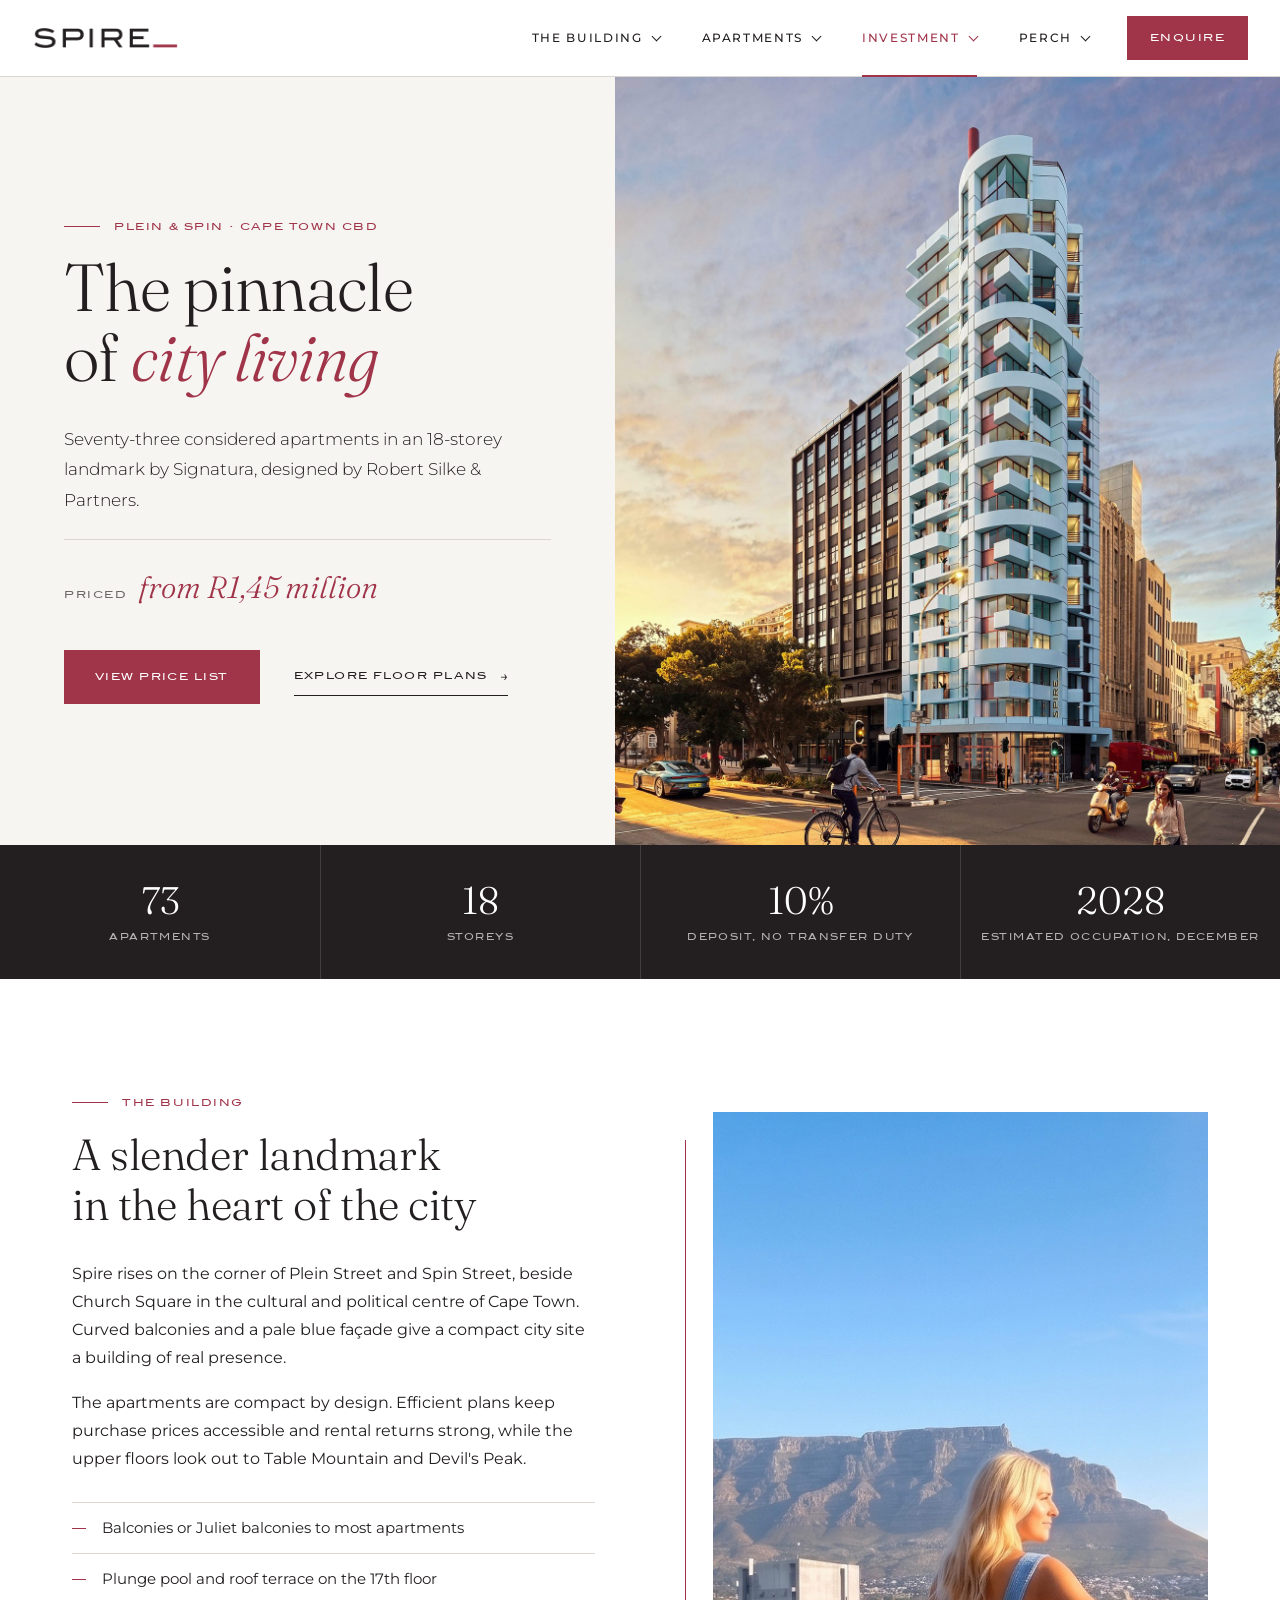
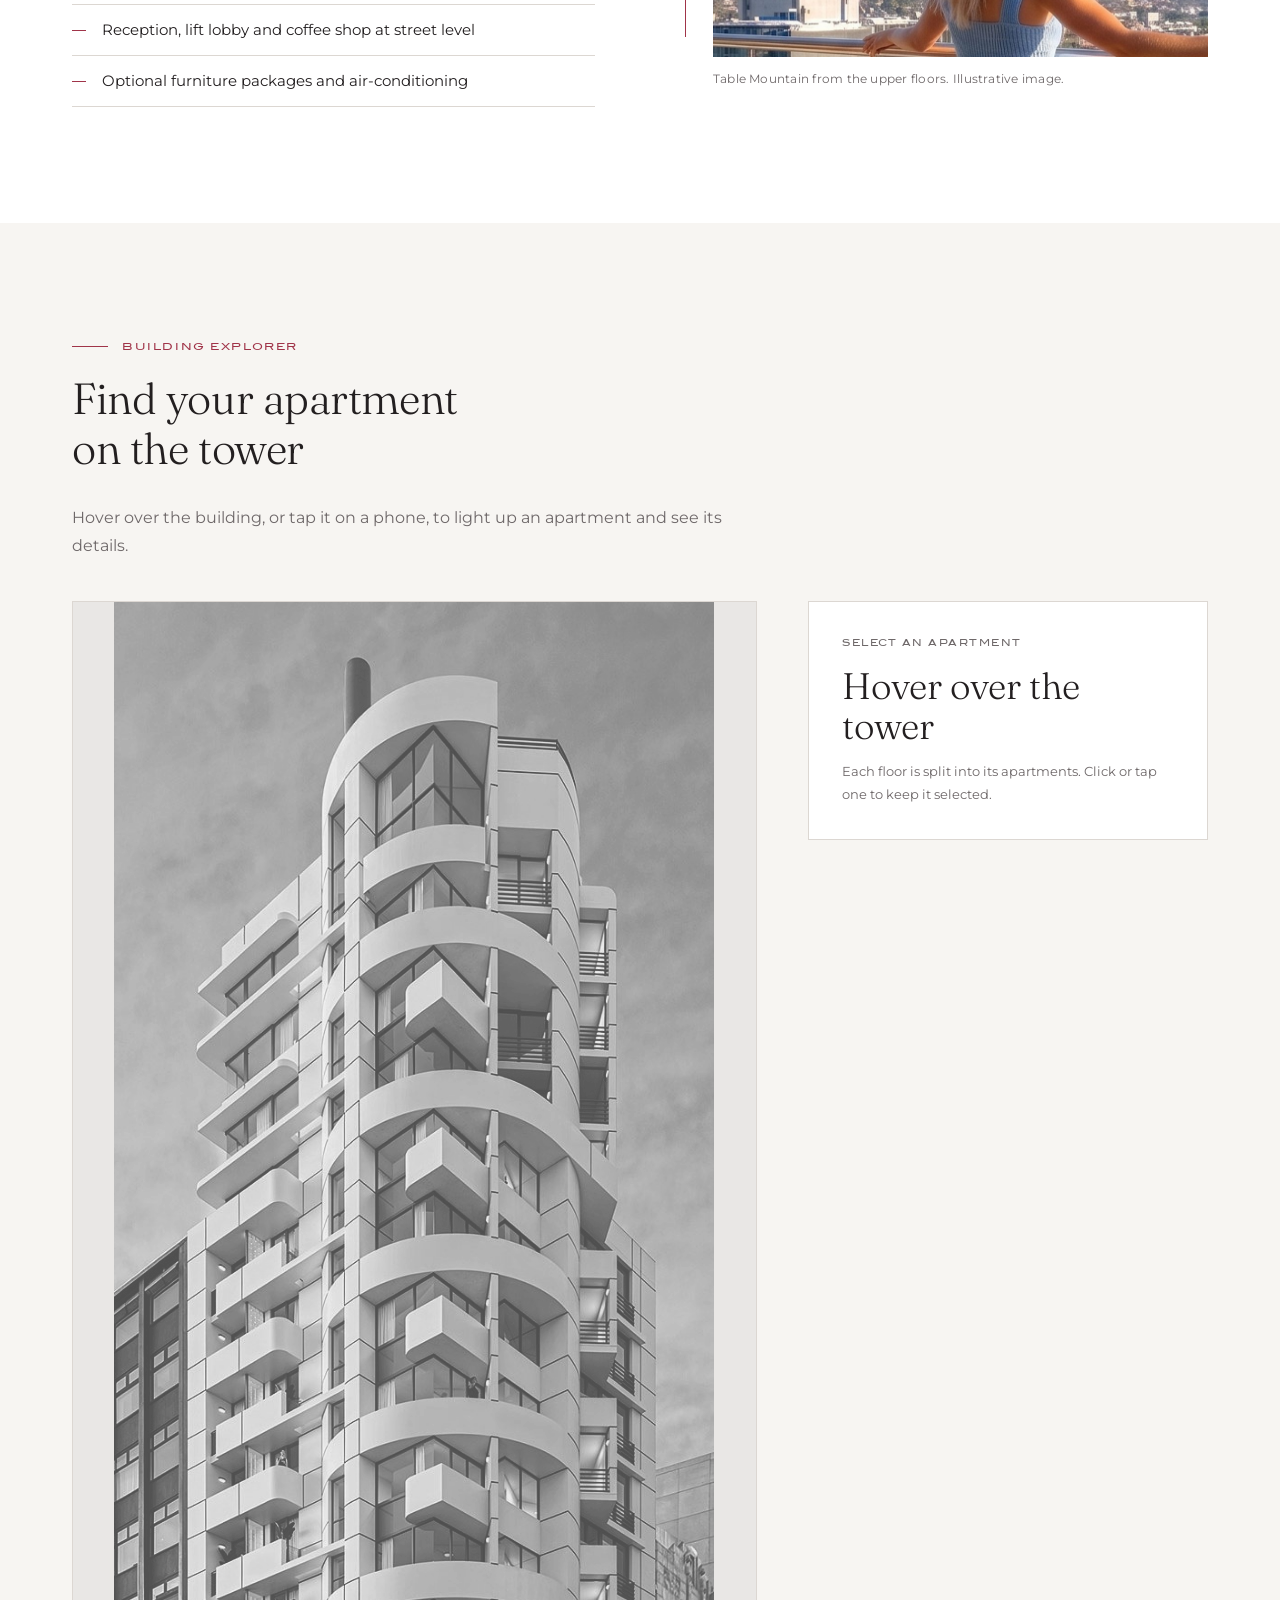
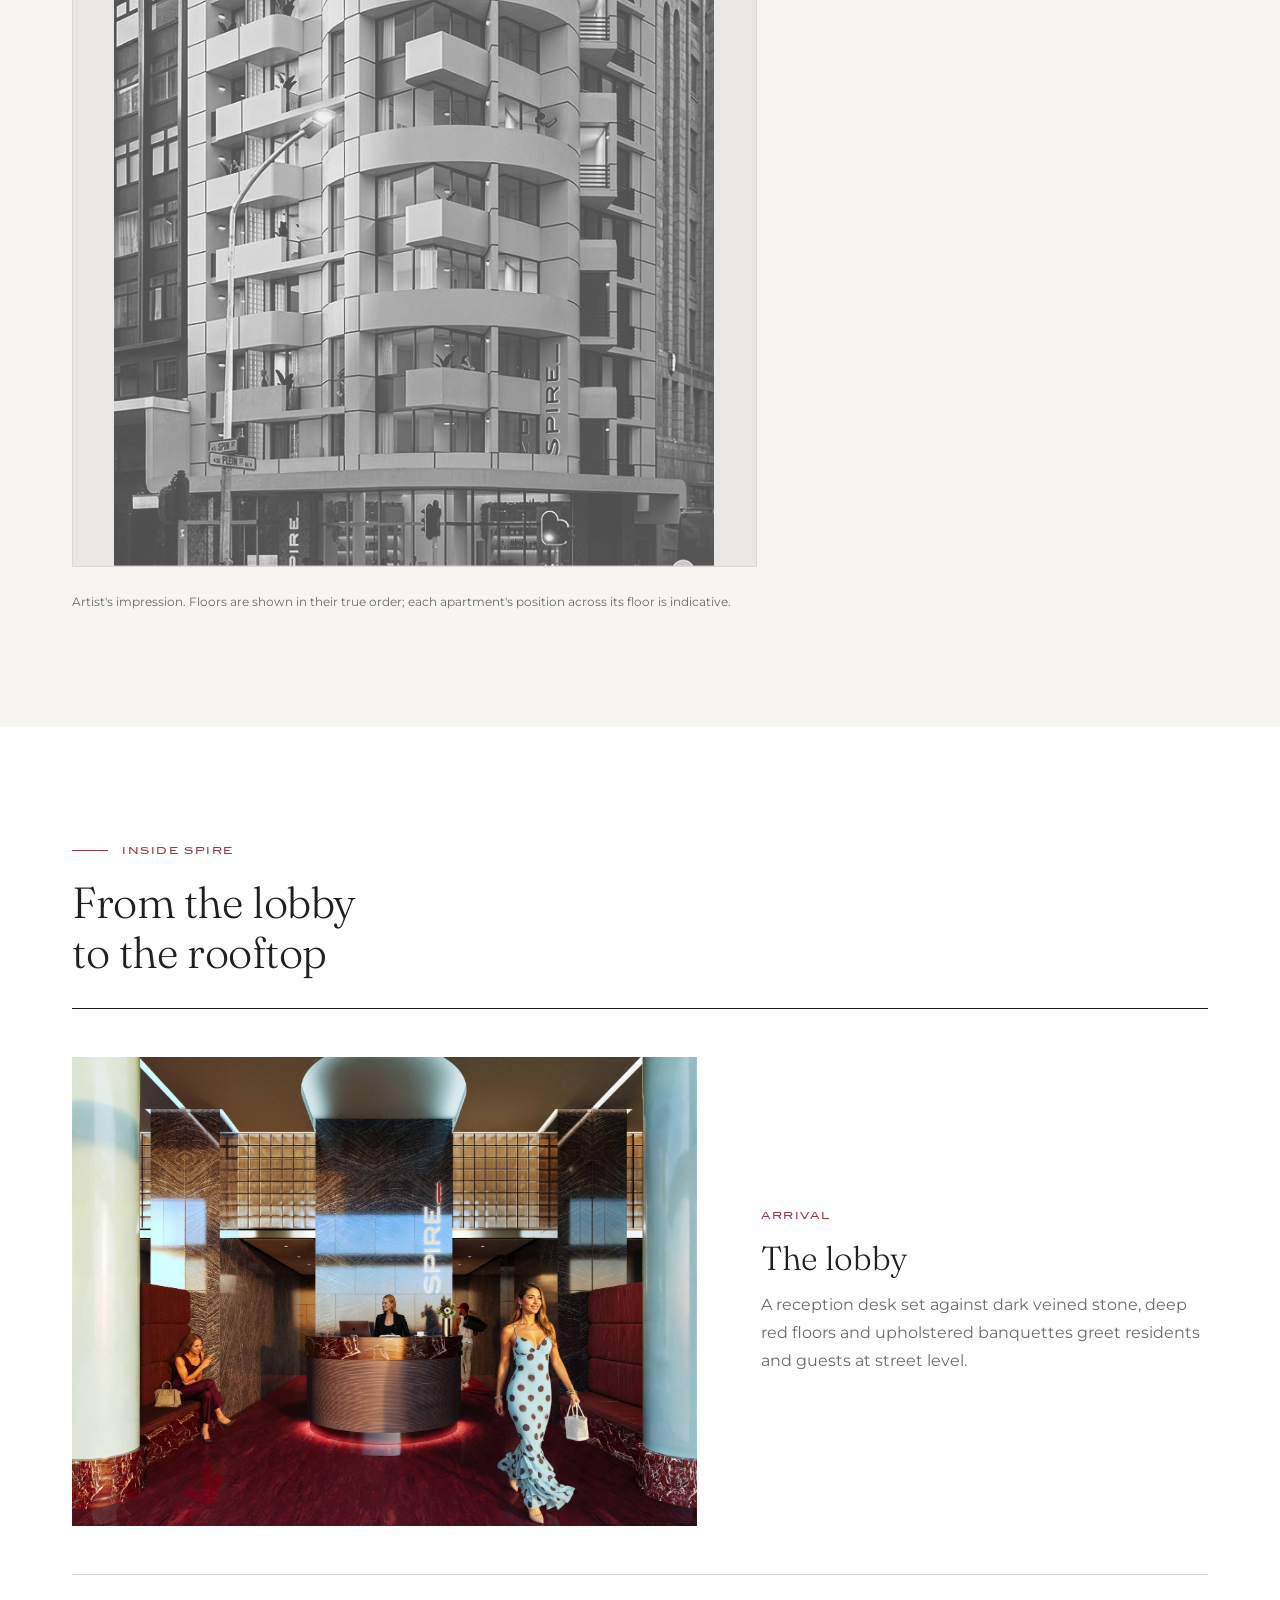
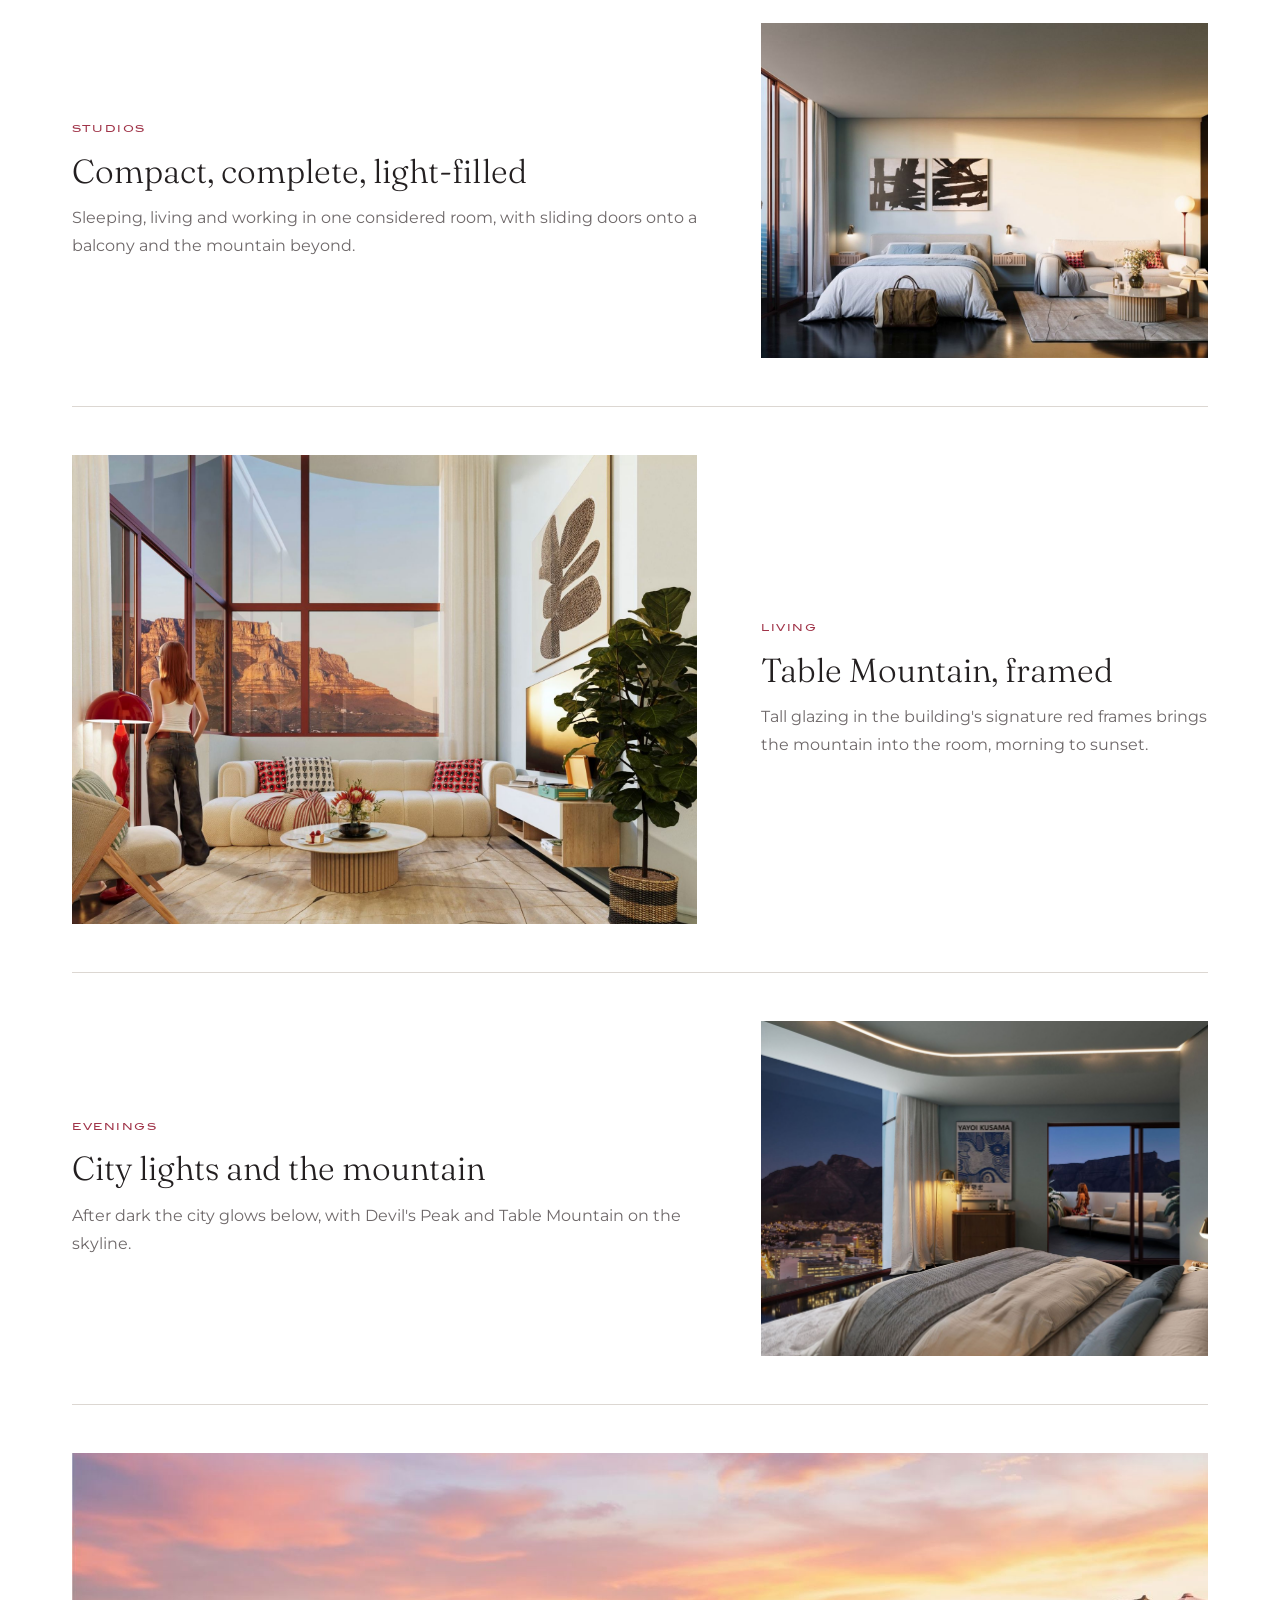
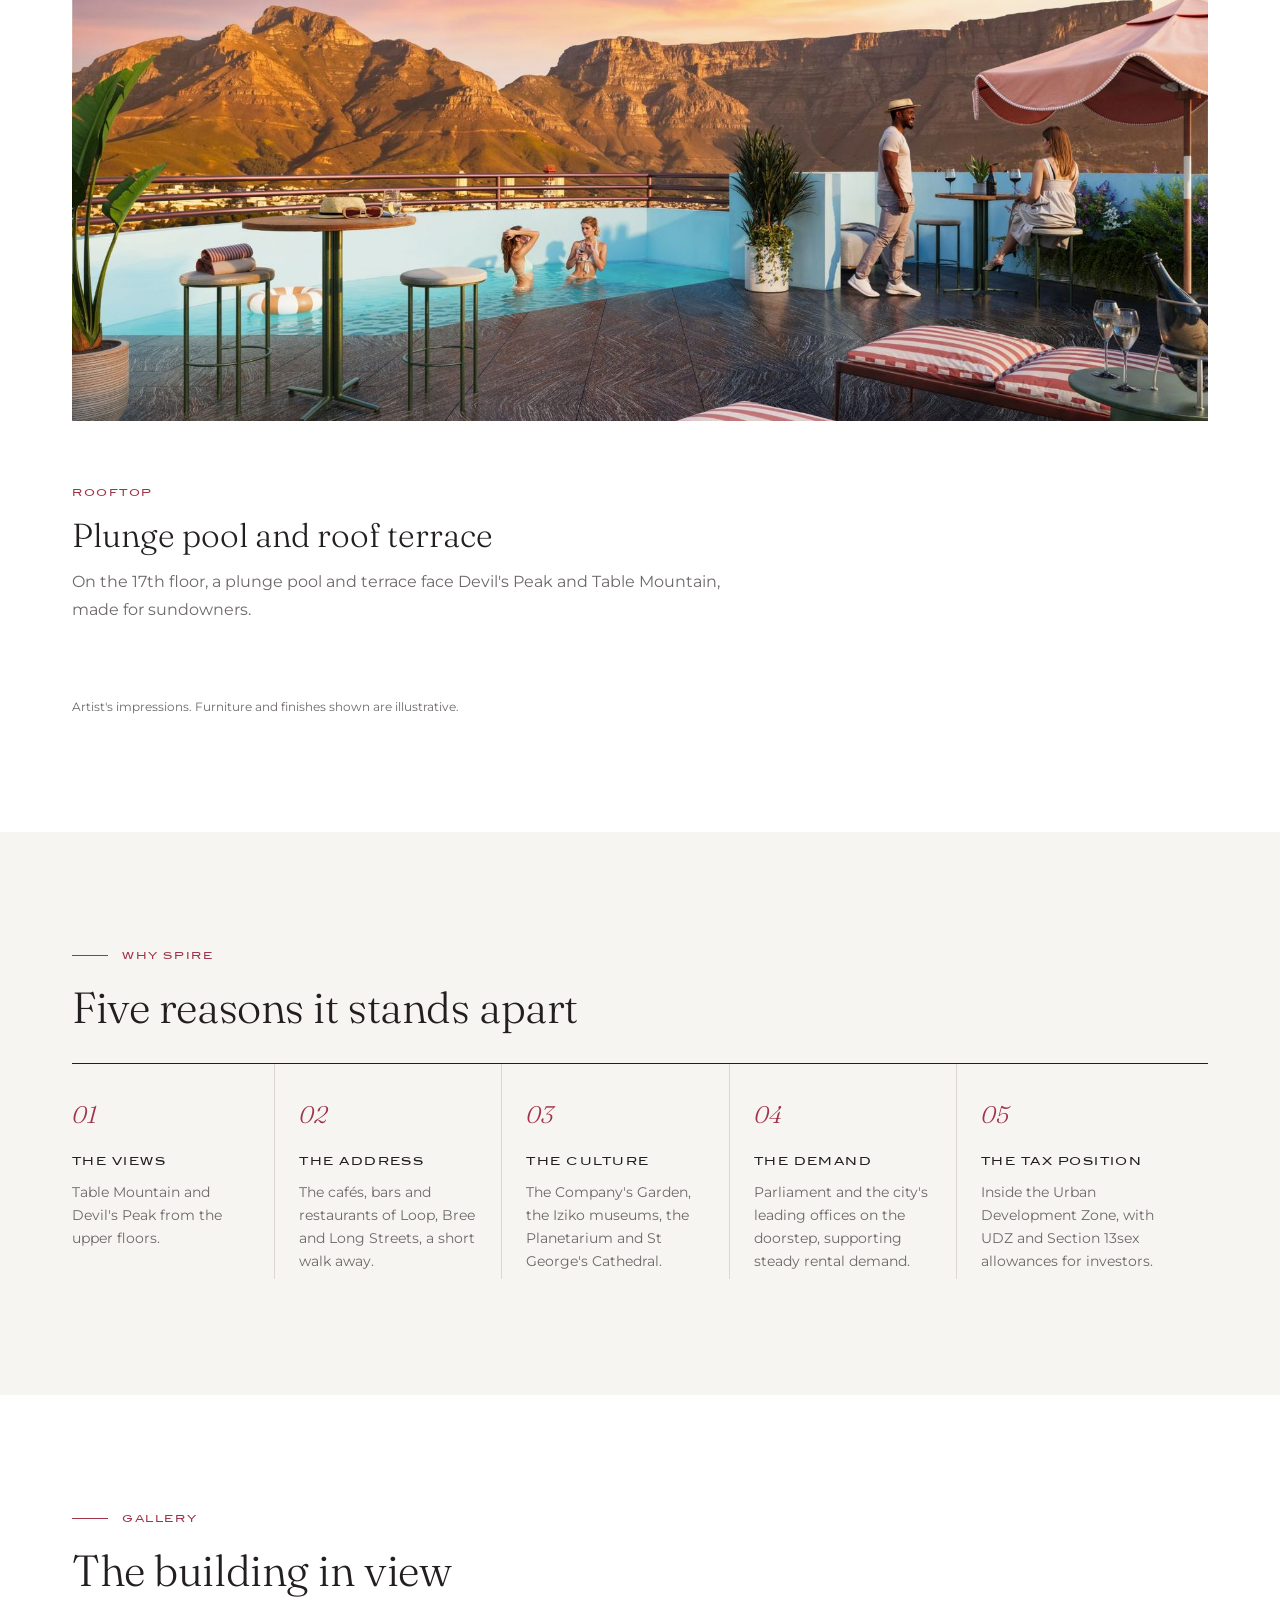
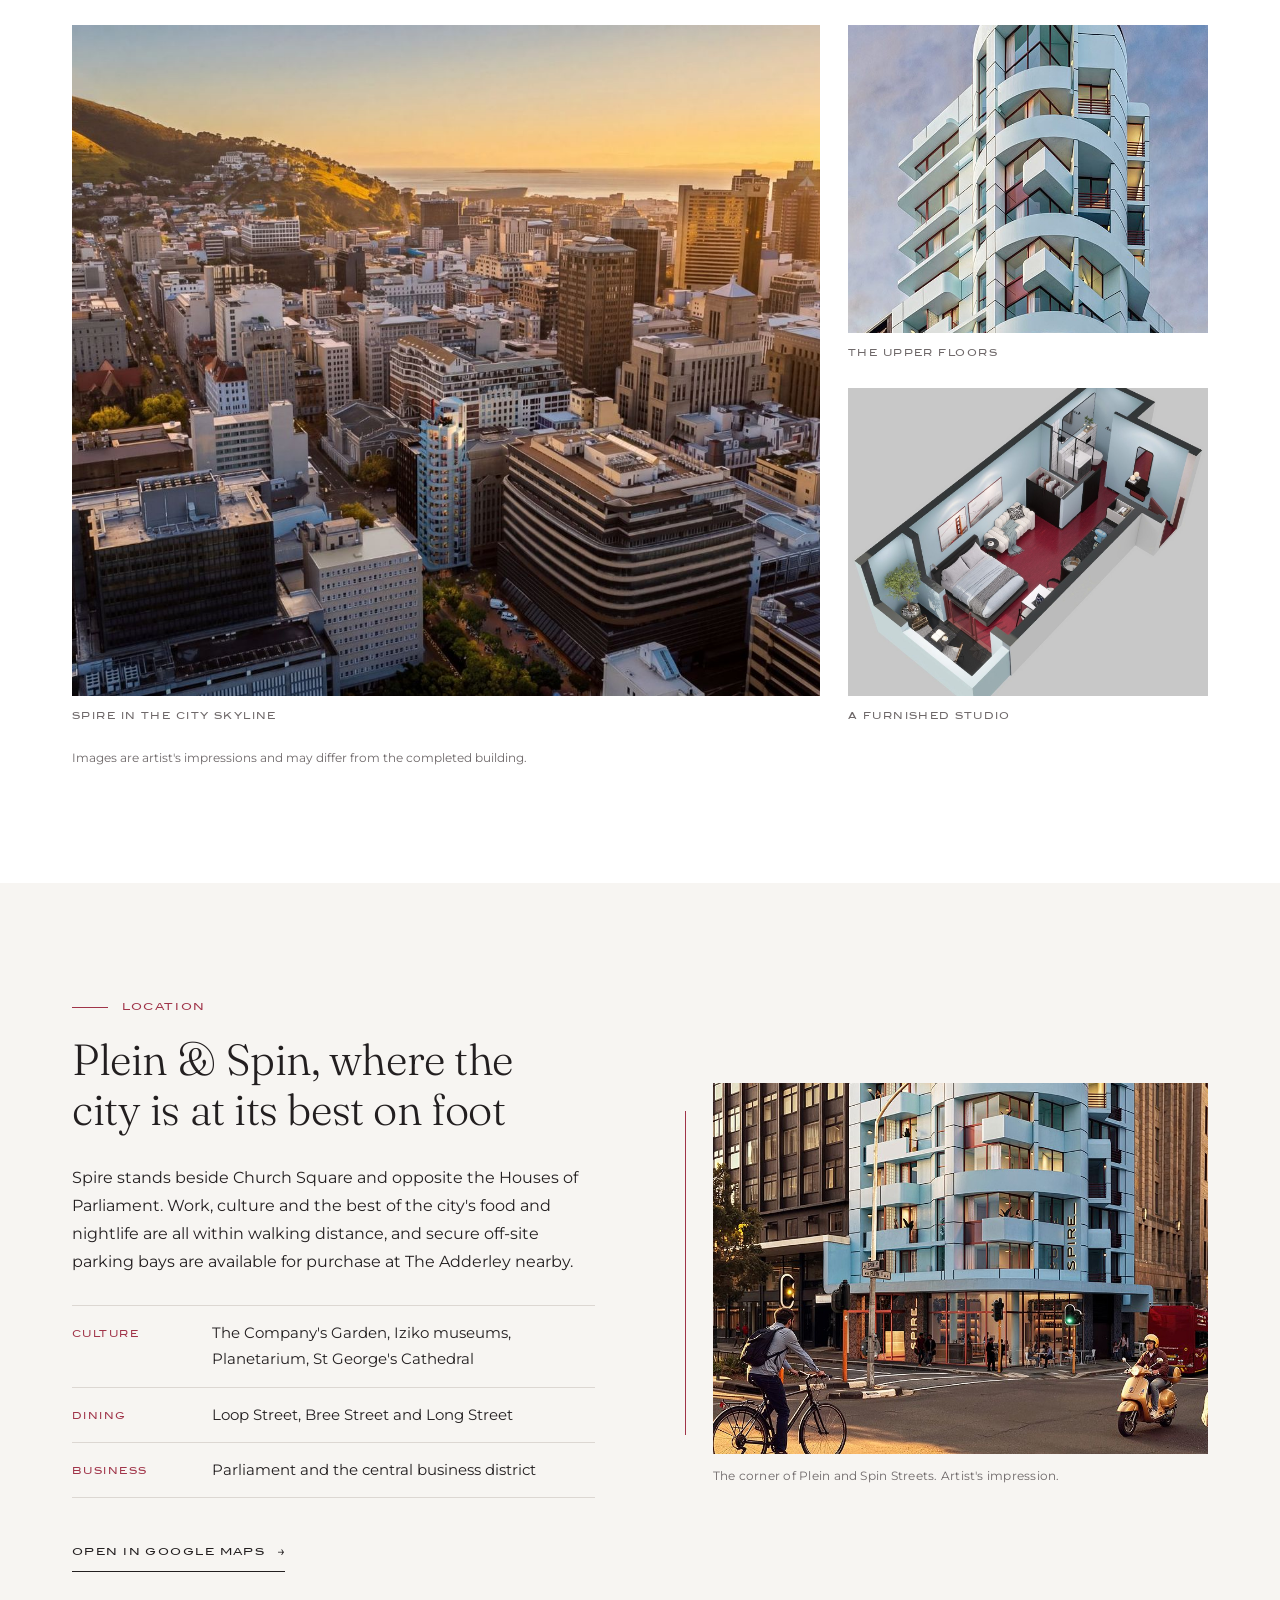
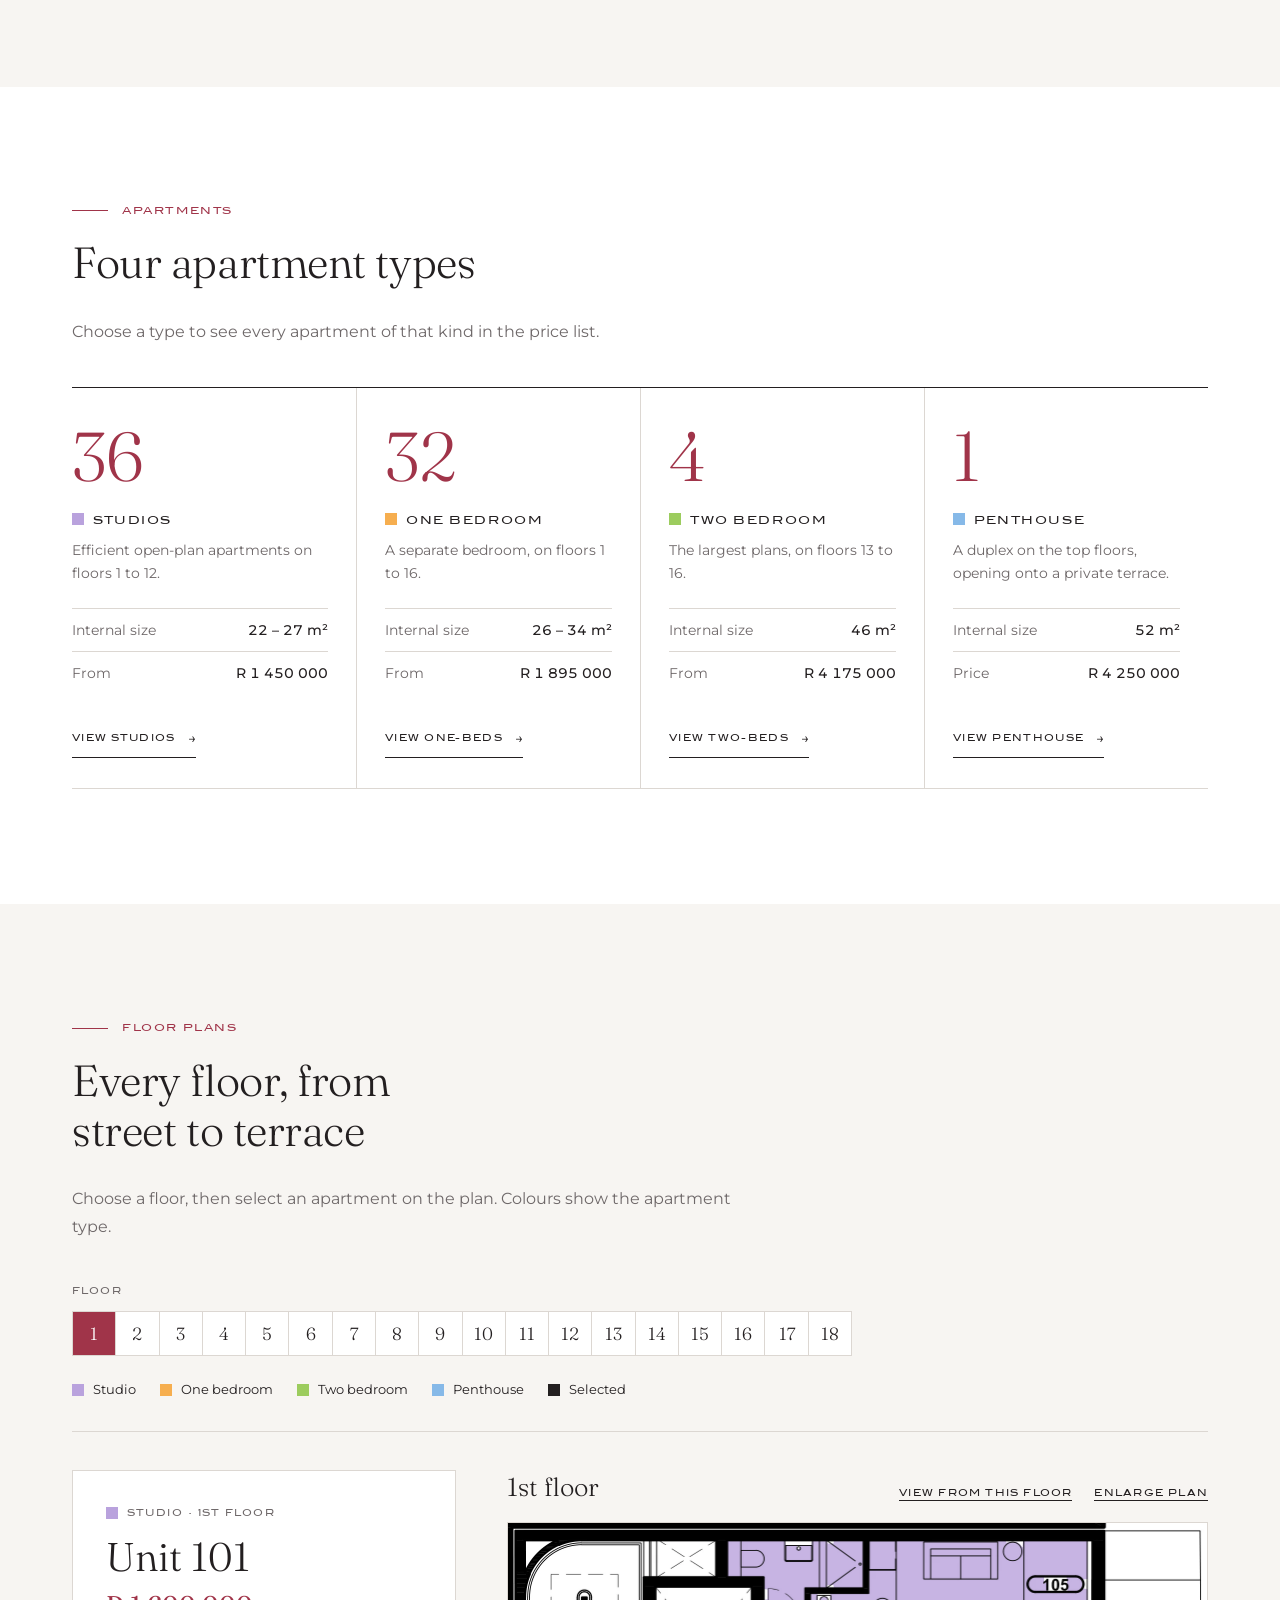
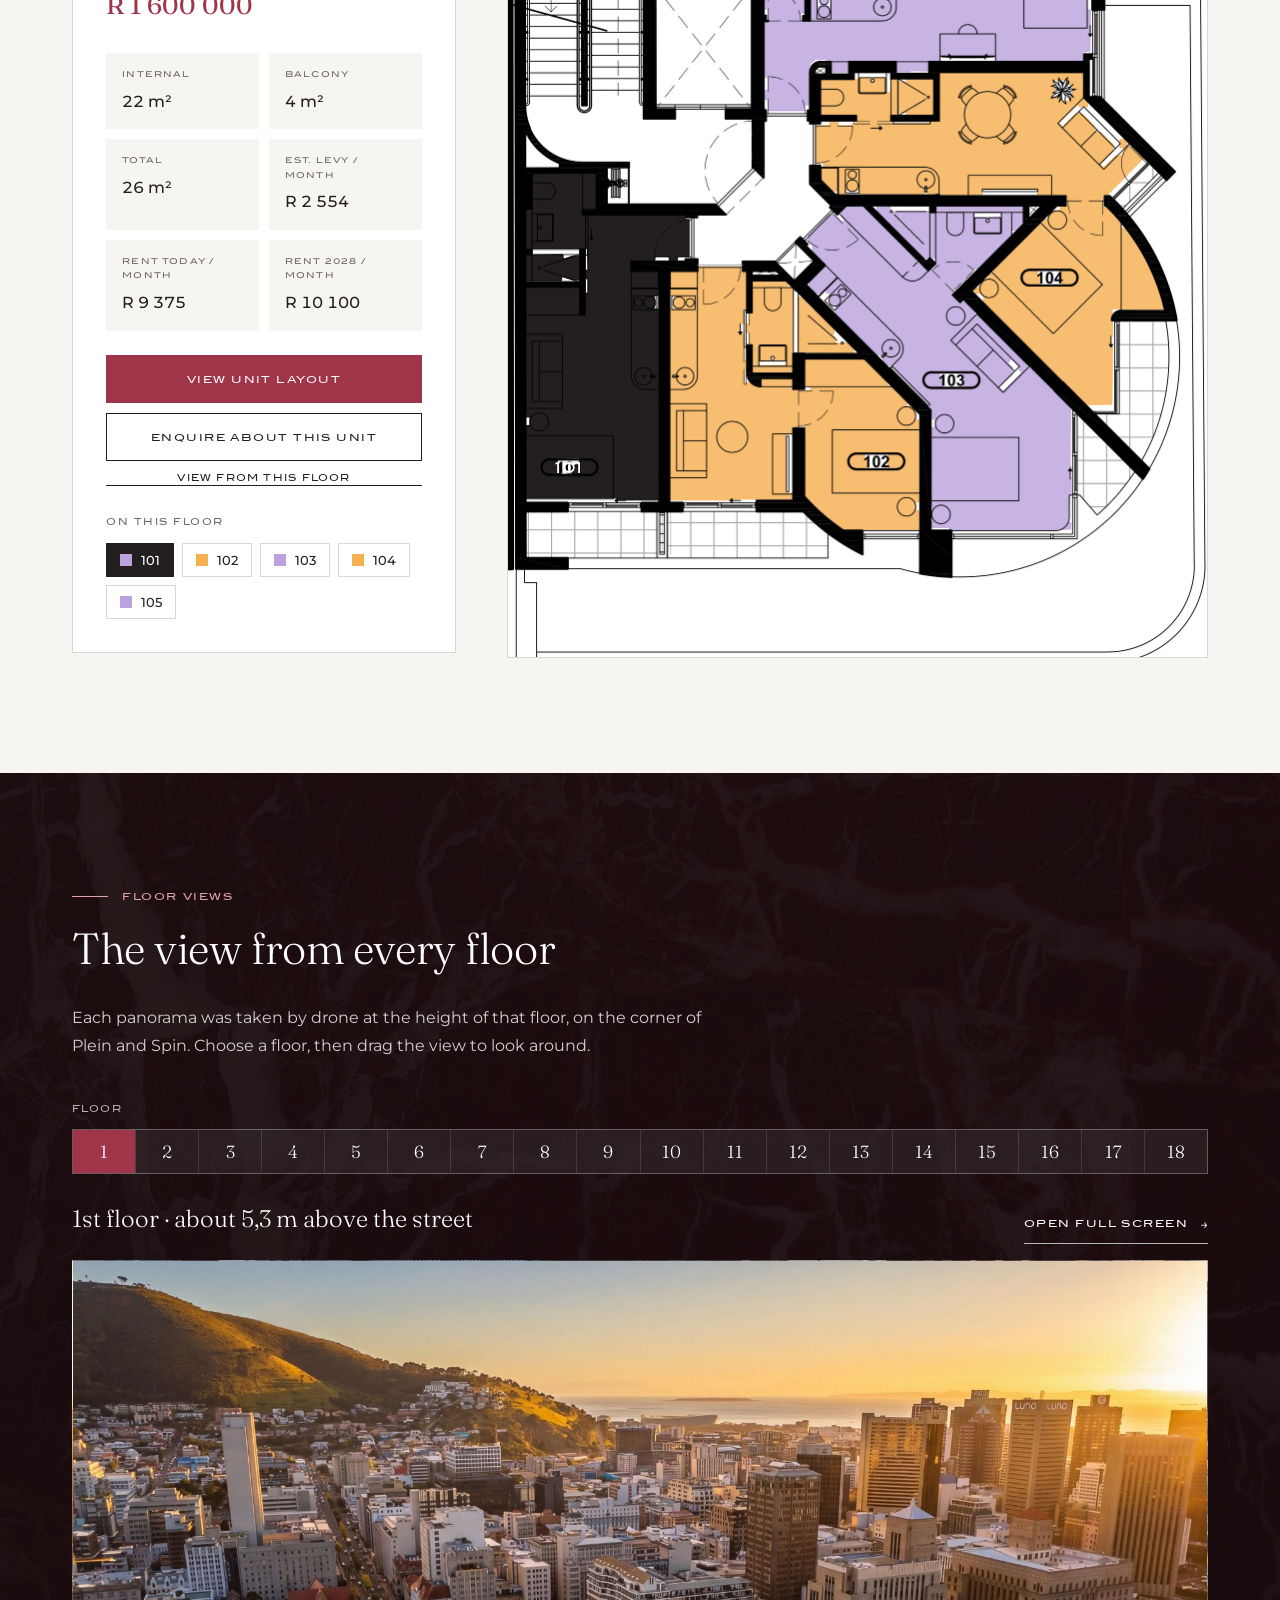
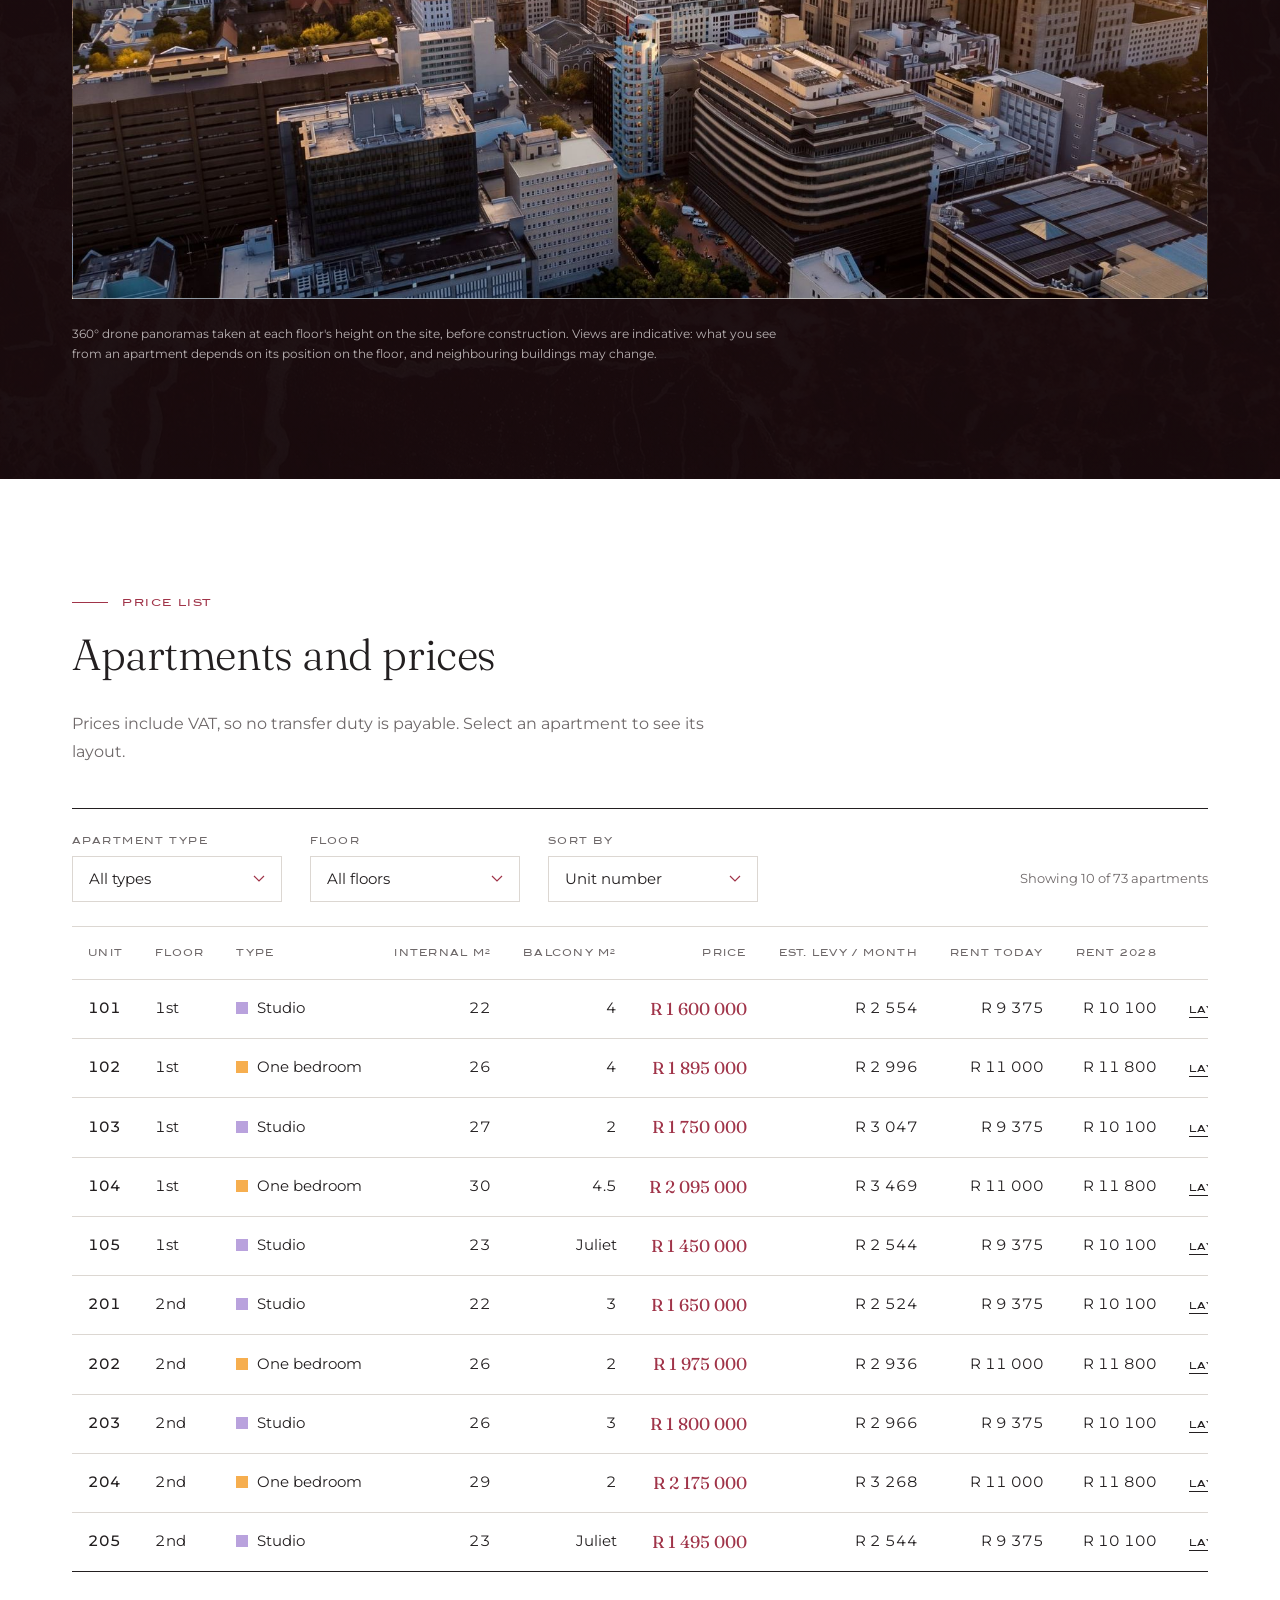
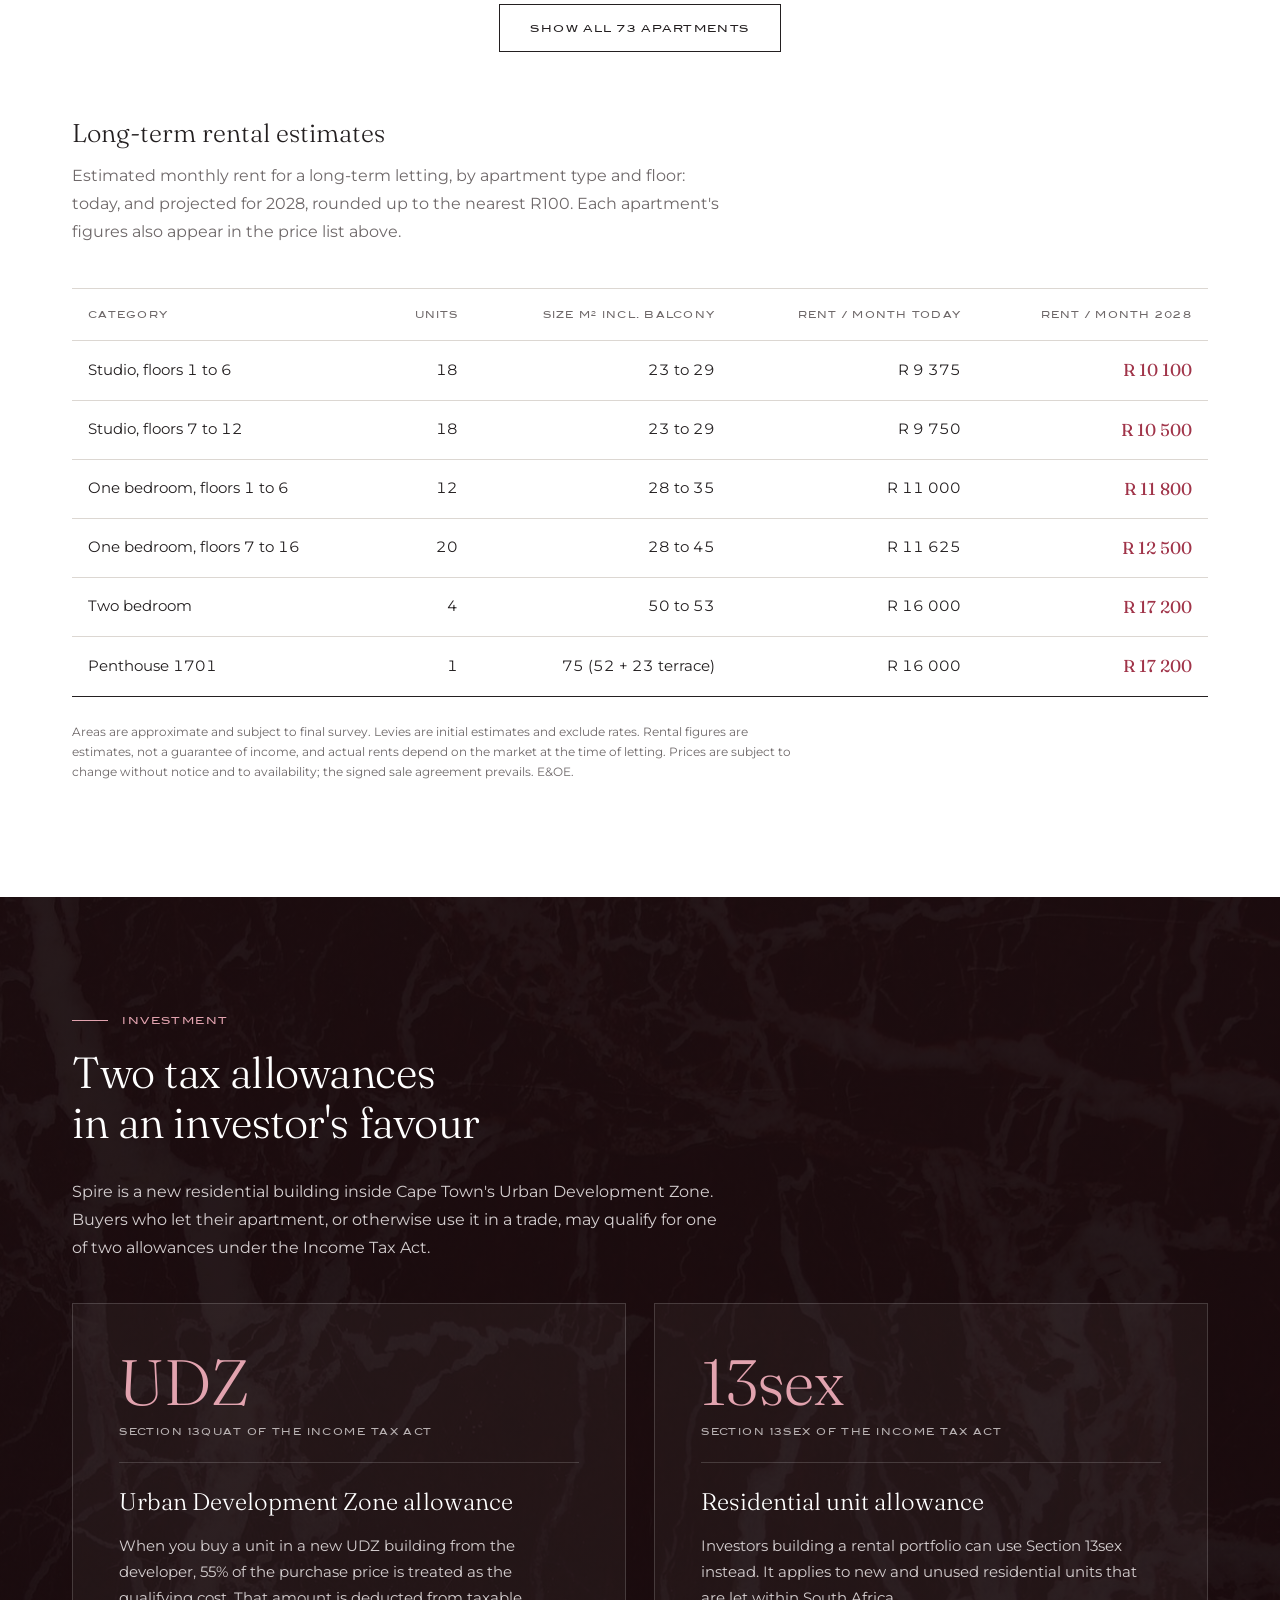
==== commit 17a8e836: "Update prices to the November sales schedule and add long-term rental estimates Co-Authored-By: Clau" ====
--- a/index.html
+++ b/index.html
@@ -10,8 +10,8 @@
 <meta property="og:site_name" content="Spire by Signatura">
 <meta property="og:title" content="Spire by Signatura | Apartments from R1,45 million">
 <meta property="og:description" content="73 studio, one-bedroom and two-bedroom apartments on the corner of Plein and Spin Streets, Cape Town CBD. Floor plans, price list and tax advantages.">
-<meta property="og:url" content="https://spire-cape-town.netlify.app/">
-<meta property="og:image" content="https://spire-cape-town.netlify.app/assets/og-image.jpg">
+<meta property="og:url" content="https://dean470.github.io/spire-cape-town/">
+<meta property="og:image" content="https://dean470.github.io/spire-cape-town/assets/og-image.jpg">
 <meta property="og:image:width" content="1200">
 <meta property="og:image:height" content="630">
 <meta name="twitter:card" content="summary_large_image">
@@ -49,6 +49,7 @@
             <li><a href="#plans"><strong>Floor plans</strong><span>Every floor, 1 to 18</span></a></li>
             <li><a href="#views"><strong>Floor views</strong><span>The 360° view from every floor</span></a></li>
             <li><a href="#prices"><strong>Price list</strong><span>All 73 apartments</span></a></li>
+            <li><a href="#rents"><strong>Rental estimates</strong><span>Long-term rent today and in 2028</span></a></li>
           </ul>
         </li>
         <li class="has-menu" data-group="investment">
@@ -342,6 +343,8 @@
             <th class="num">Balcony m²</th>
             <th class="num">Price</th>
             <th class="num">Est. levy / month</th>
+            <th class="num">Rent today</th>
+            <th class="num">Rent 2028</th>
             <th><span class="sr-only">Layout</span></th>
           </tr>
         </thead>
@@ -349,7 +352,23 @@
       </table>
     </div>
     <div class="table-more"><button class="btn btn-line" id="showMore" type="button"></button></div>
-    <p class="note">Areas are approximate and subject to final survey. Levies are initial estimates and exclude rates. Prices are subject to change without notice and to availability; the signed sale agreement prevails. E&amp;OE.</p>
+    <h3 class="rent-head" id="rents">Long-term rental estimates</h3>
+    <p class="intro">Estimated monthly rent for a long-term letting, by apartment type and floor: today, and projected for 2028, rounded up to the nearest R100. Each apartment's figures also appear in the price list above.</p>
+    <div class="table-scroll">
+      <table class="price-table rent-table" id="rentTable">
+        <thead>
+          <tr>
+            <th>Category</th>
+            <th class="num">Units</th>
+            <th class="num">Size m² incl. balcony</th>
+            <th class="num">Rent / month today</th>
+            <th class="num">Rent / month 2028</th>
+          </tr>
+        </thead>
+        <tbody></tbody>
+      </table>
+    </div>
+    <p class="note">Areas are approximate and subject to final survey. Levies are initial estimates and exclude rates. Rental figures are estimates, not a guarantee of income, and actual rents depend on the market at the time of letting. Prices are subject to change without notice and to availability; the signed sale agreement prevails. E&amp;OE.</p>
   </div>
 </section>
 
--- a/styles.css
+++ b/styles.css
@@ -219,7 +219,7 @@
 select:hover, select:focus { border-color: var(--red); outline: 0; }
 .result-count { margin: 0 0 12px auto; font-size: .84rem; color: var(--muted); }
 .table-scroll { position: relative; overflow-x: auto; border-top: 1px solid var(--line); border-bottom: 1px solid var(--ink); }
-.price-table { width: 100%; border-collapse: collapse; font-size: .92rem; min-width: 760px; font-variant-numeric: tabular-nums; }
+.price-table { width: 100%; border-collapse: collapse; font-size: .92rem; min-width: 900px; font-variant-numeric: tabular-nums; }
 .price-table th { text-align: left; font-family: var(--blair); font-size: .56rem; letter-spacing: .14em; text-transform: uppercase; font-weight: 500; color: var(--muted); padding: 18px 16px; border-bottom: 1px solid var(--line); white-space: nowrap; }
 .price-table td { padding: 14px 16px; border-bottom: 1px solid var(--line); white-space: nowrap; }
 .price-table tbody tr:last-child td { border-bottom: 0; }
@@ -550,3 +550,7 @@
 @media (max-width: 760px) {
   .view-frame { aspect-ratio: 4 / 5; }
 }
+
+/* ---------- Long-term rental estimates */
+.rent-head { font-family: var(--serif); font-weight: 300; font-size: 1.6rem; margin: 64px 0 10px; }
+.rent-table { min-width: 620px; }
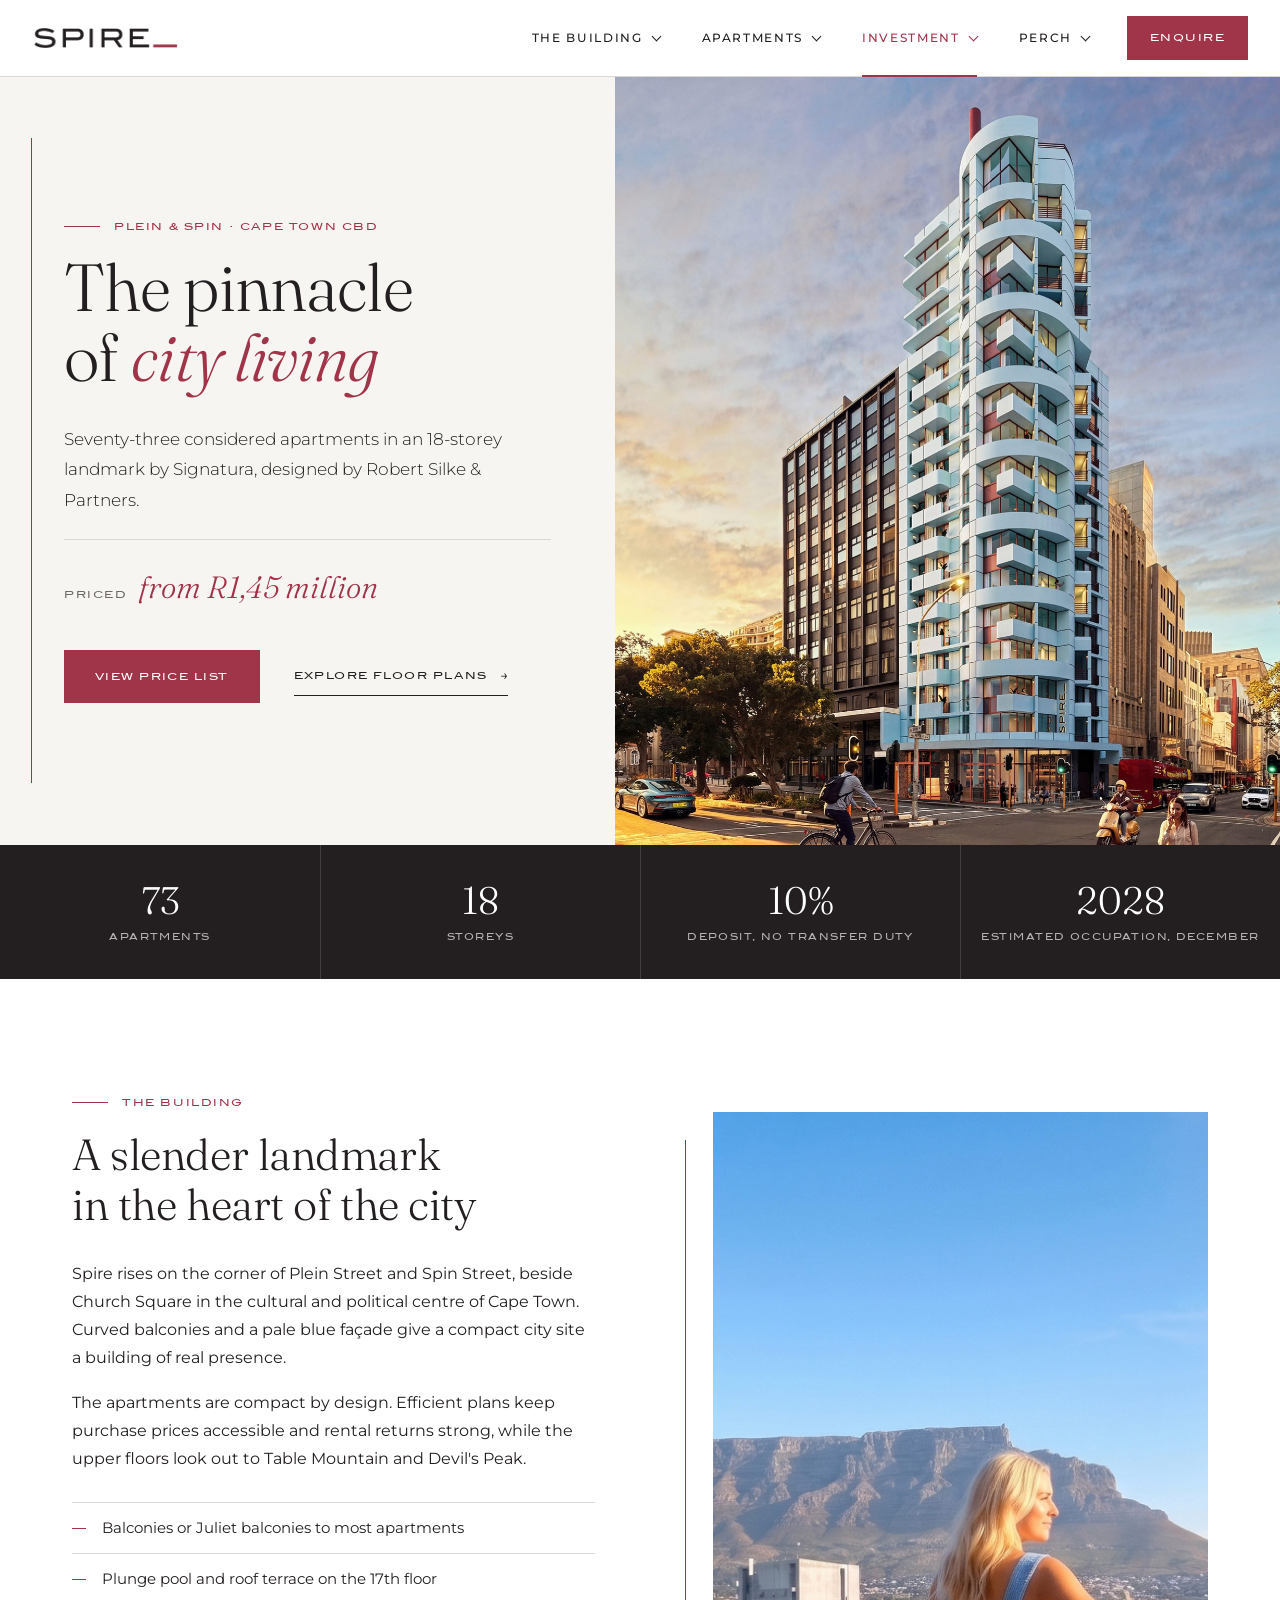
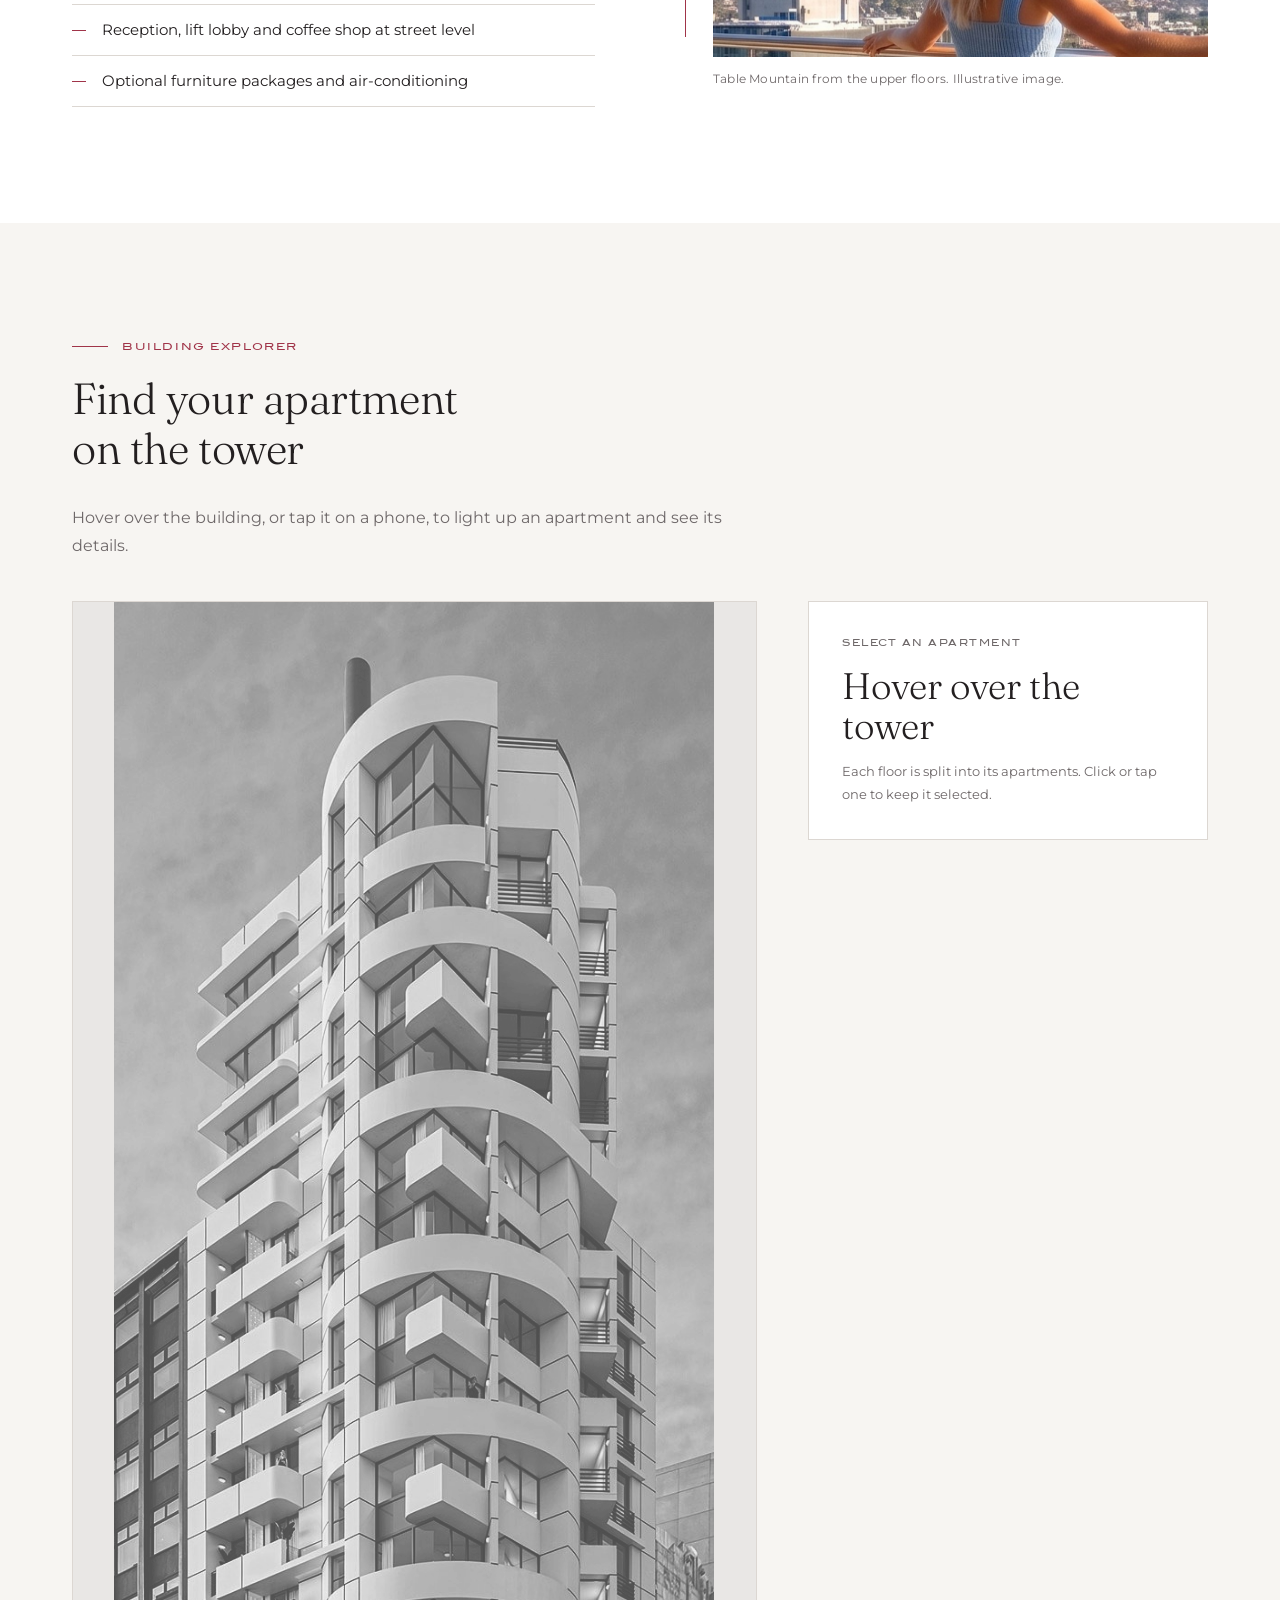
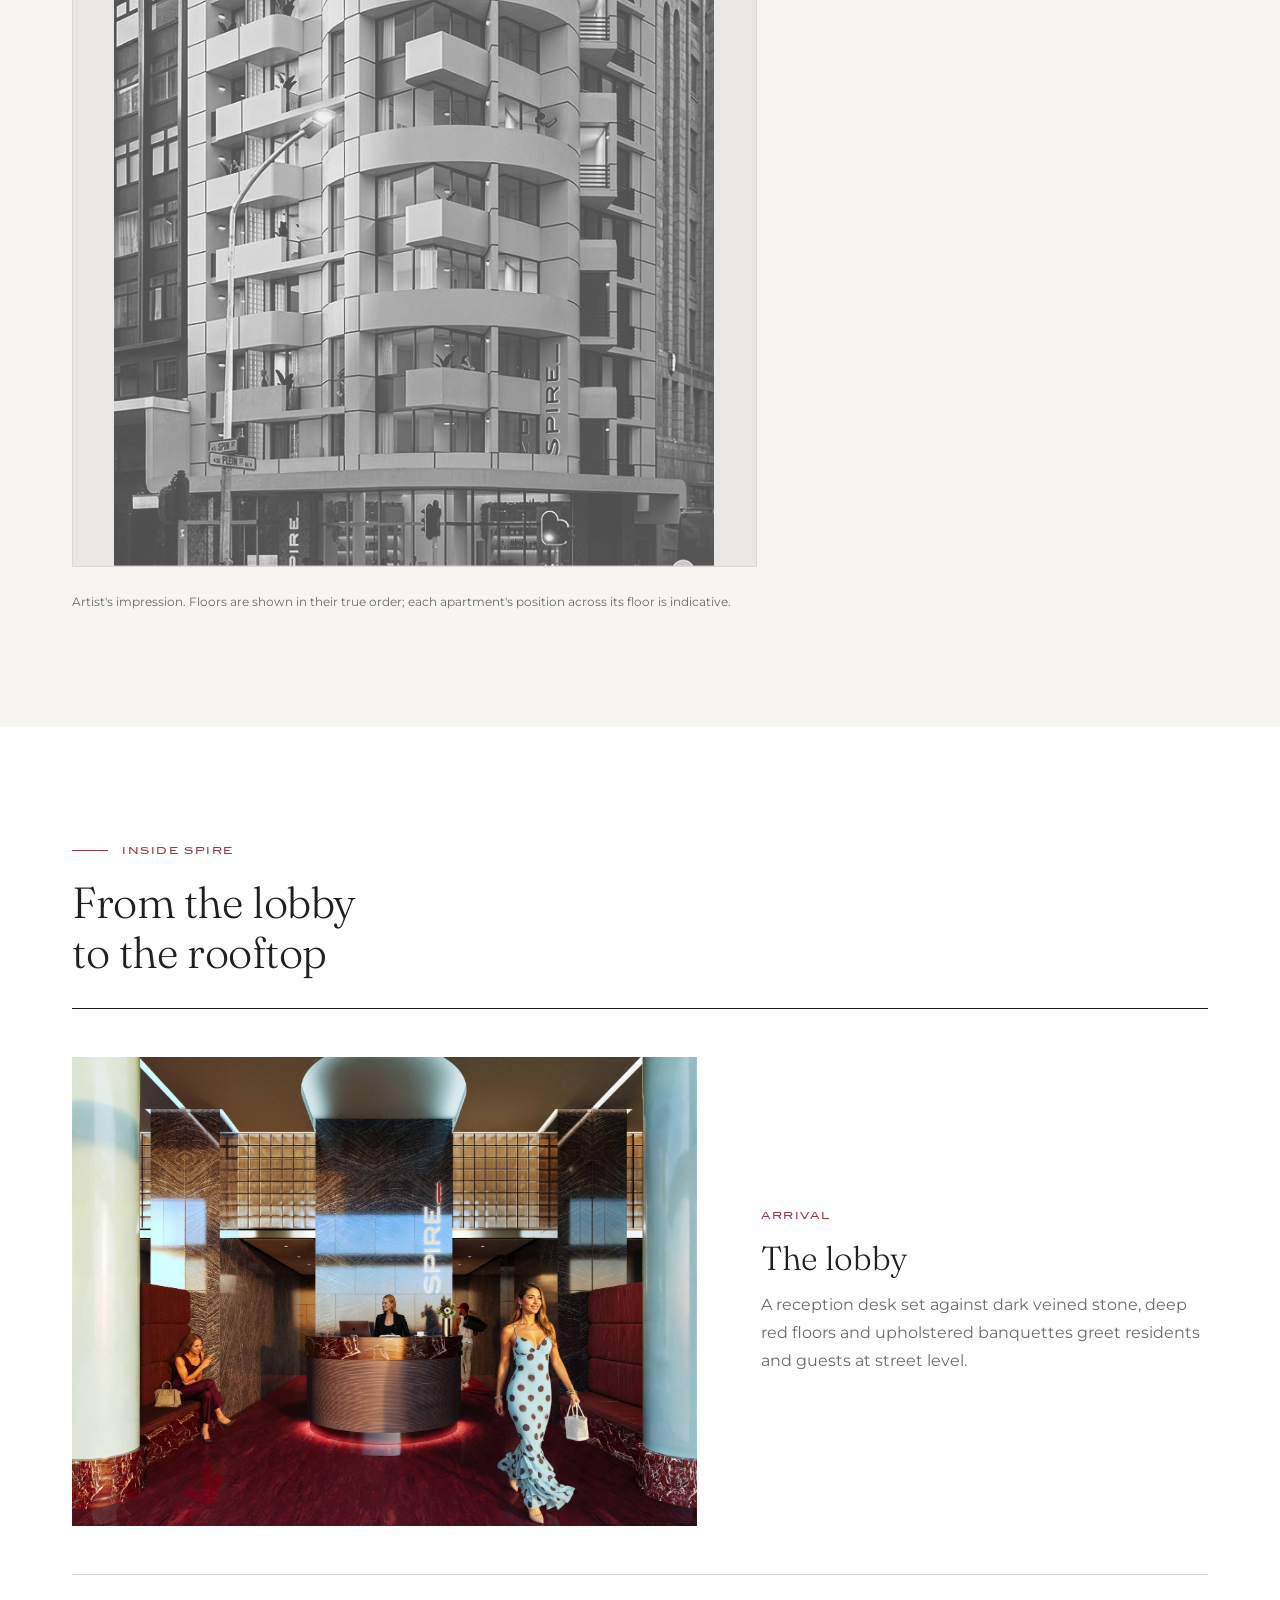
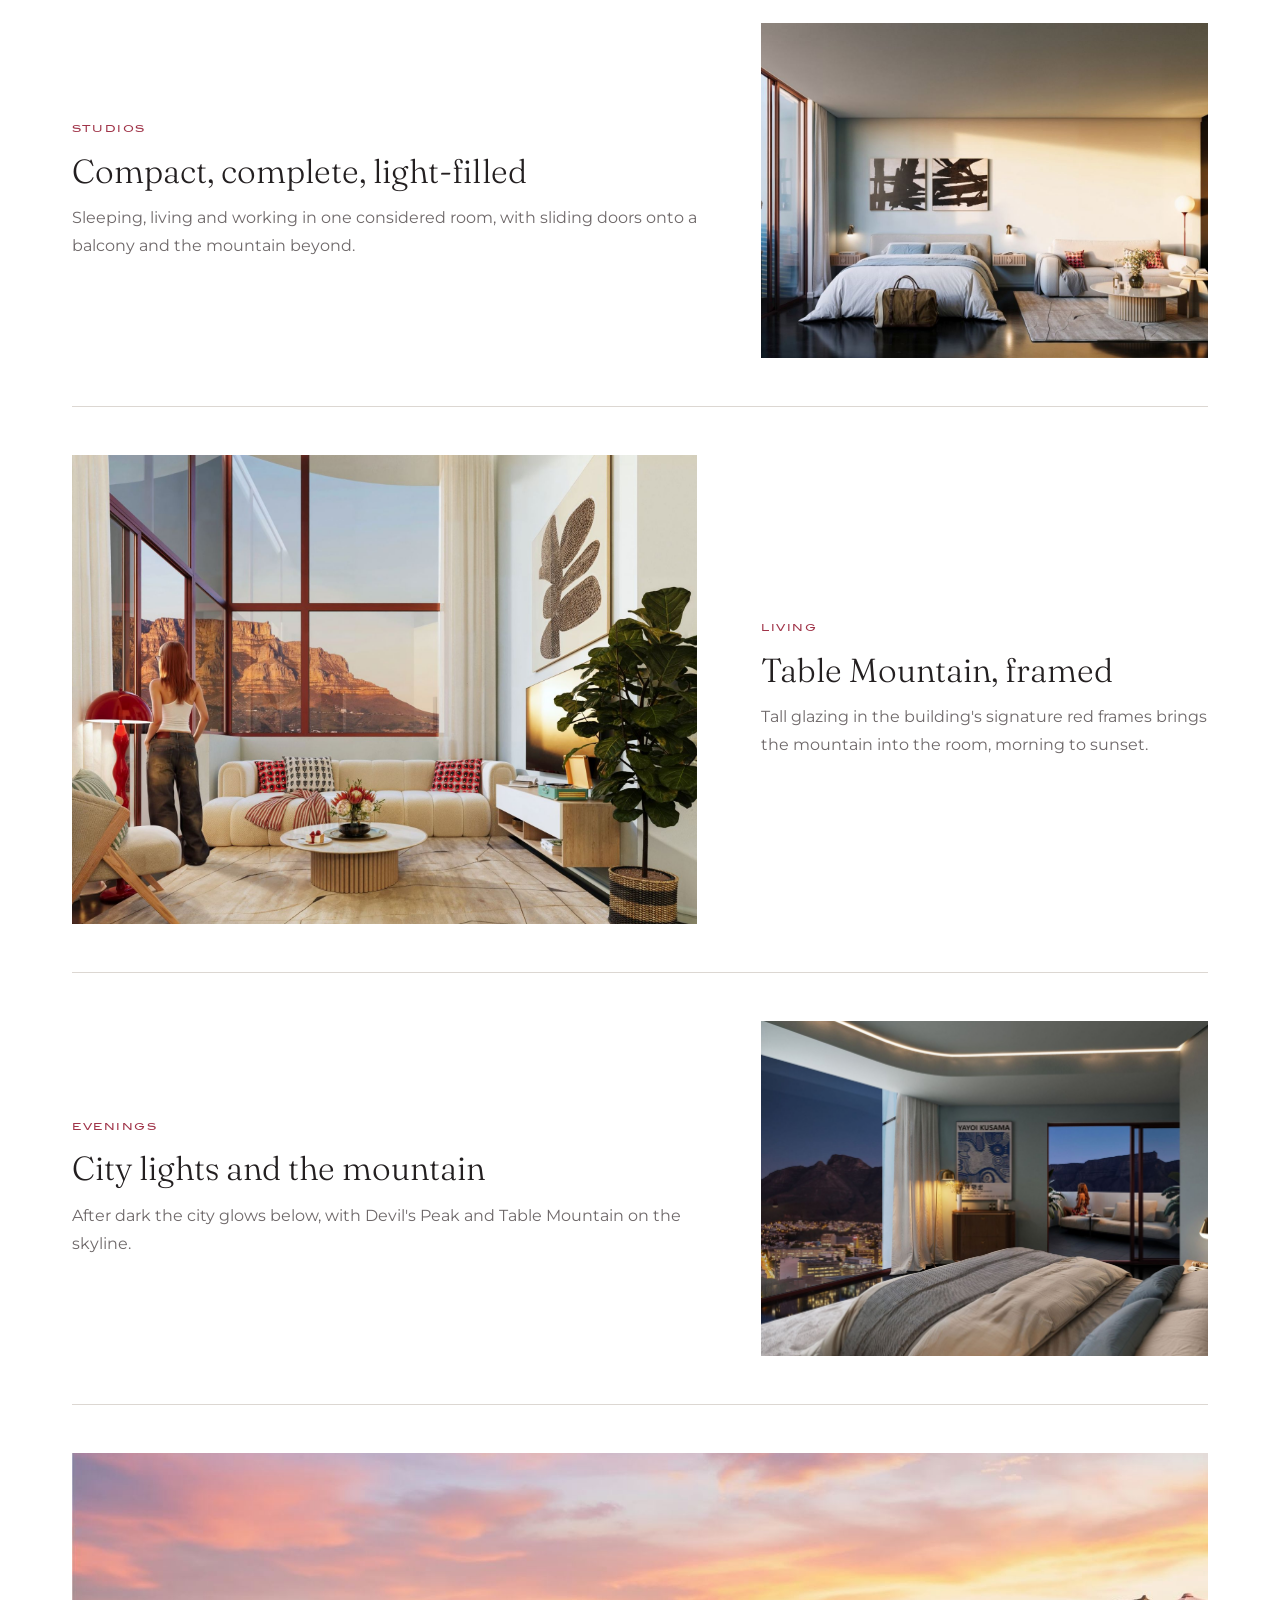
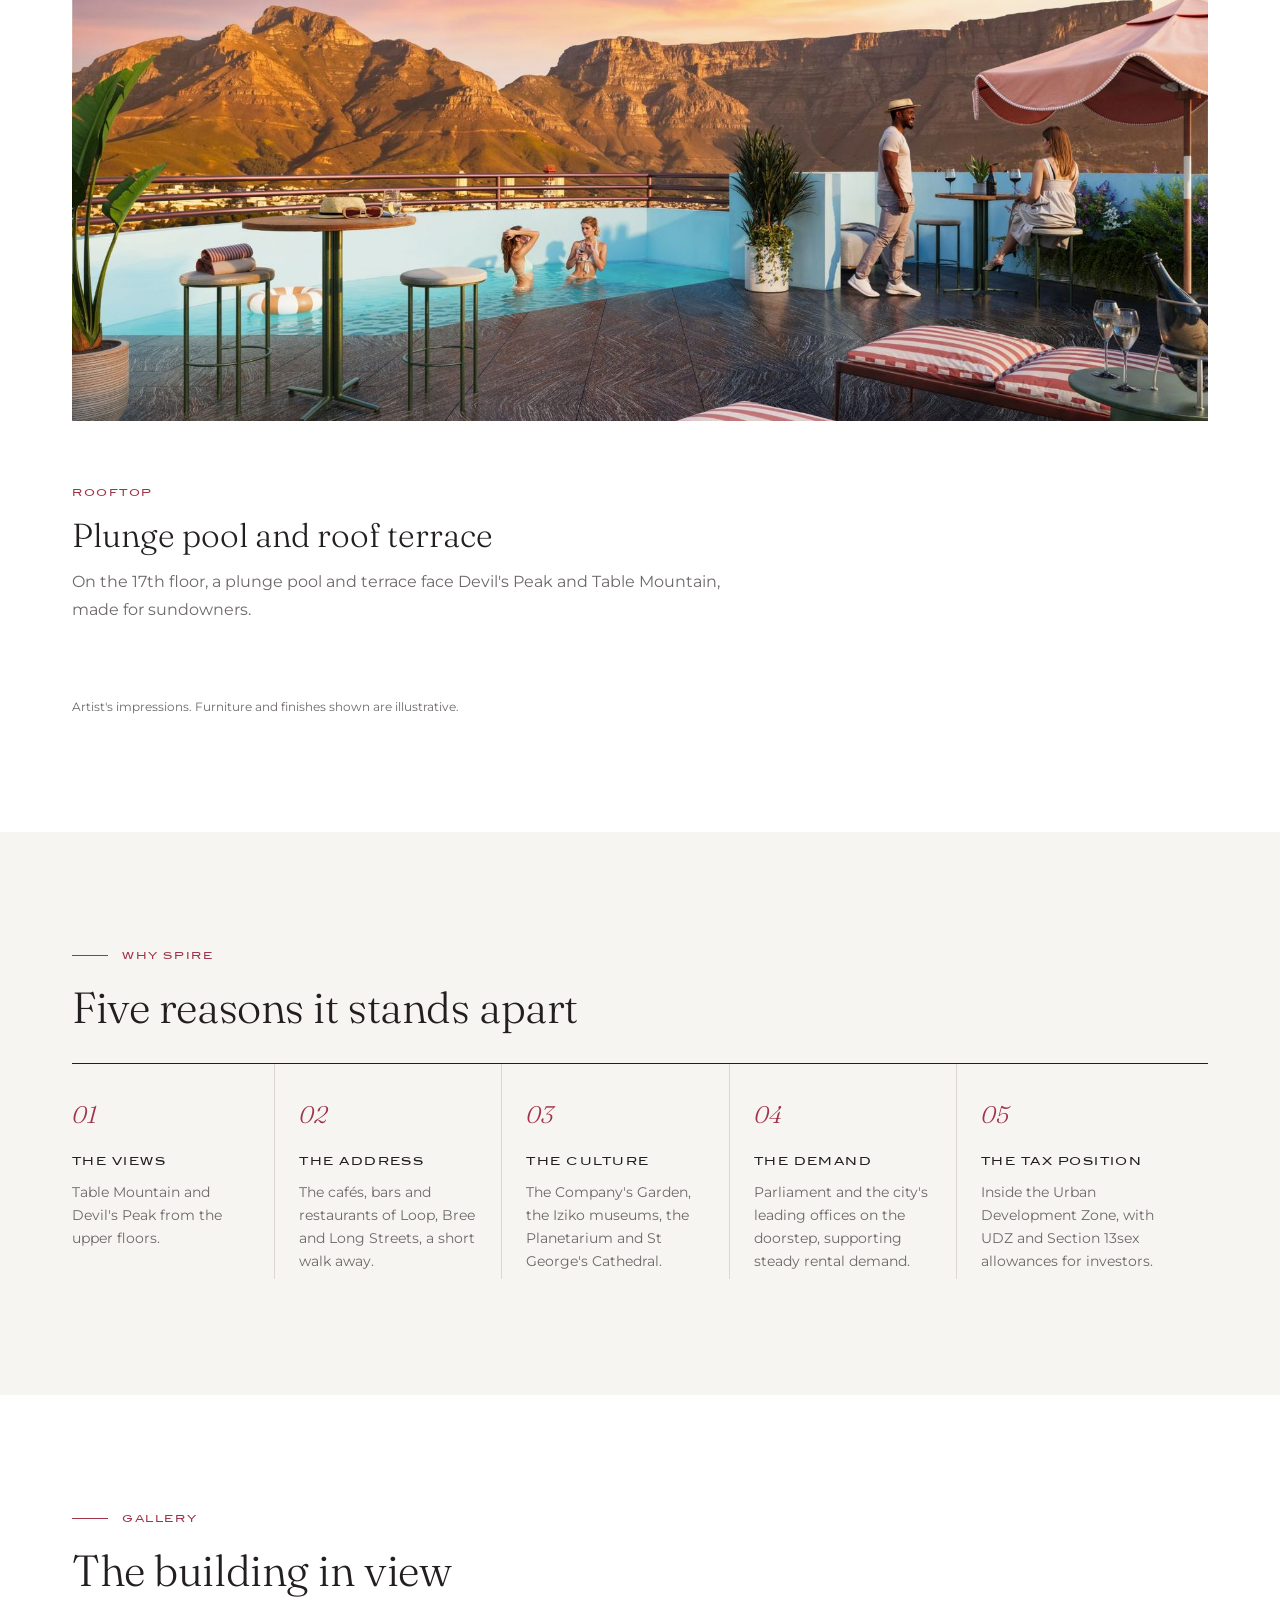
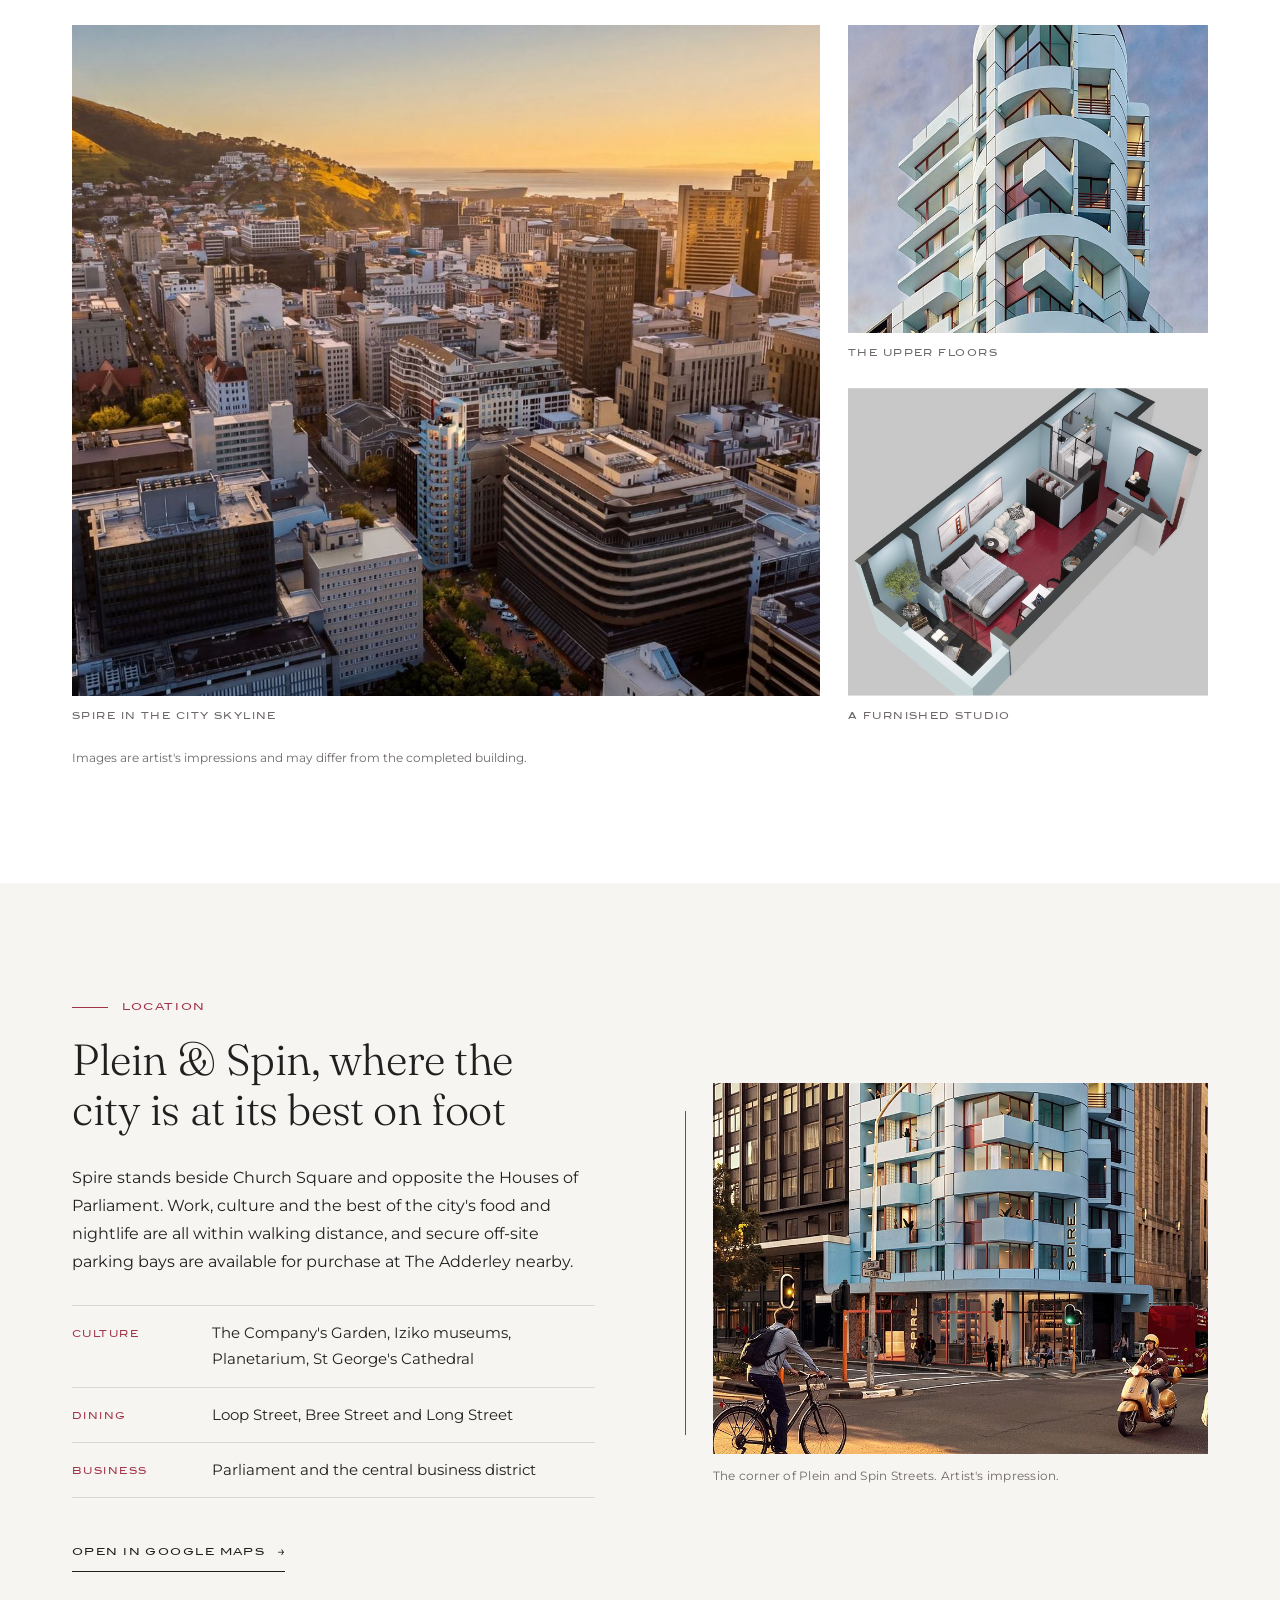
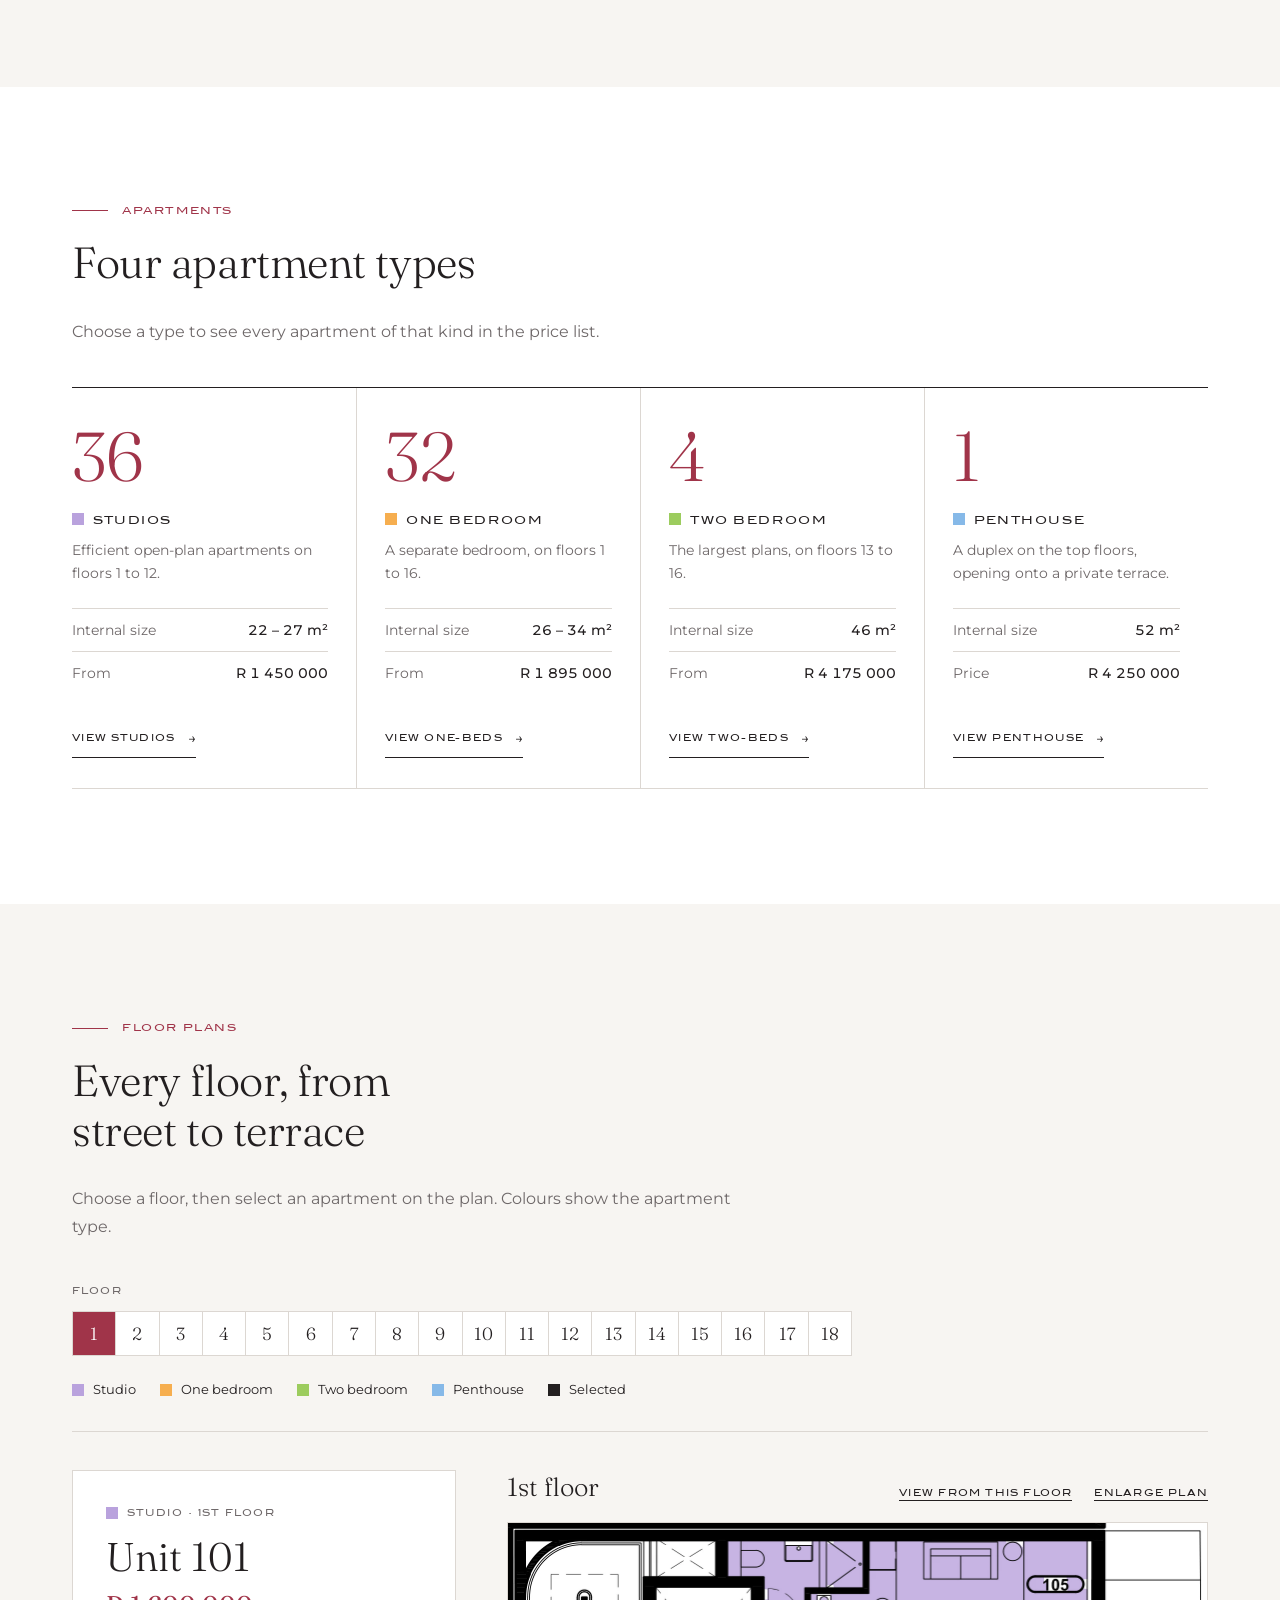
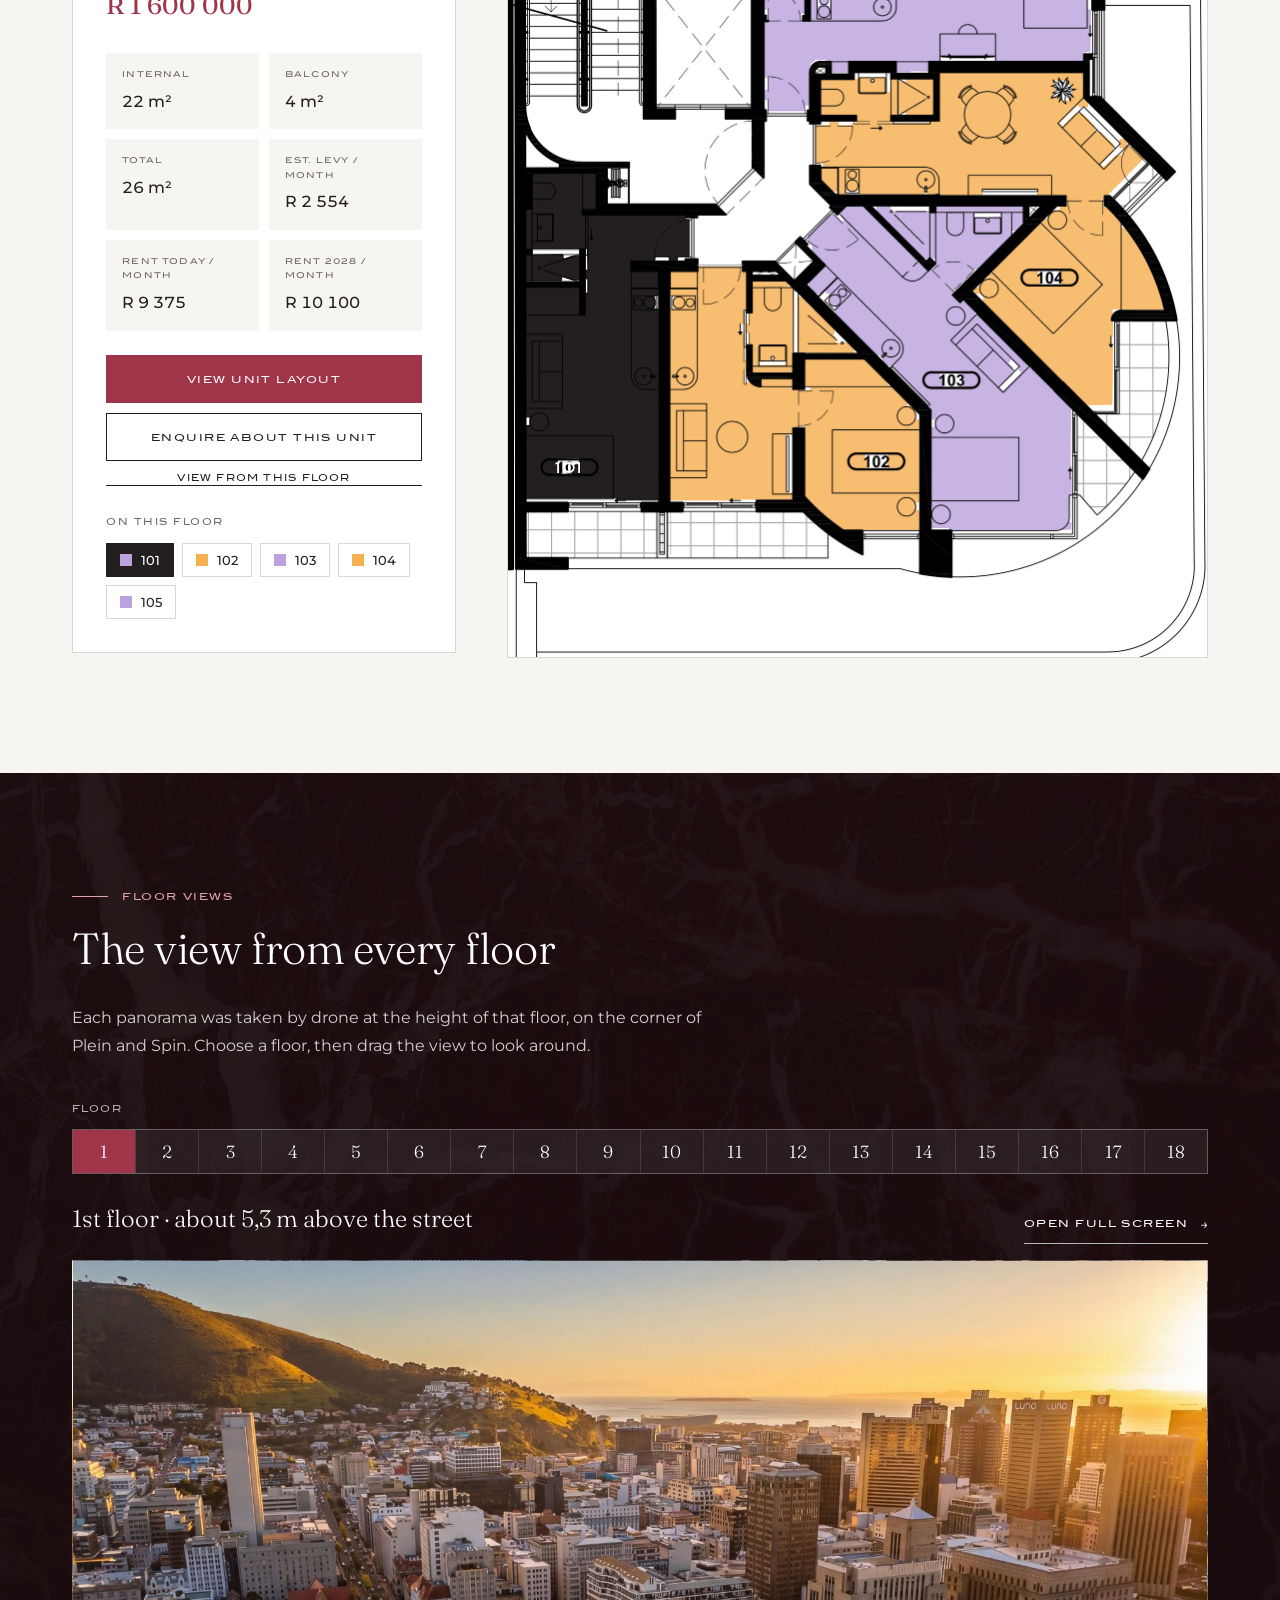
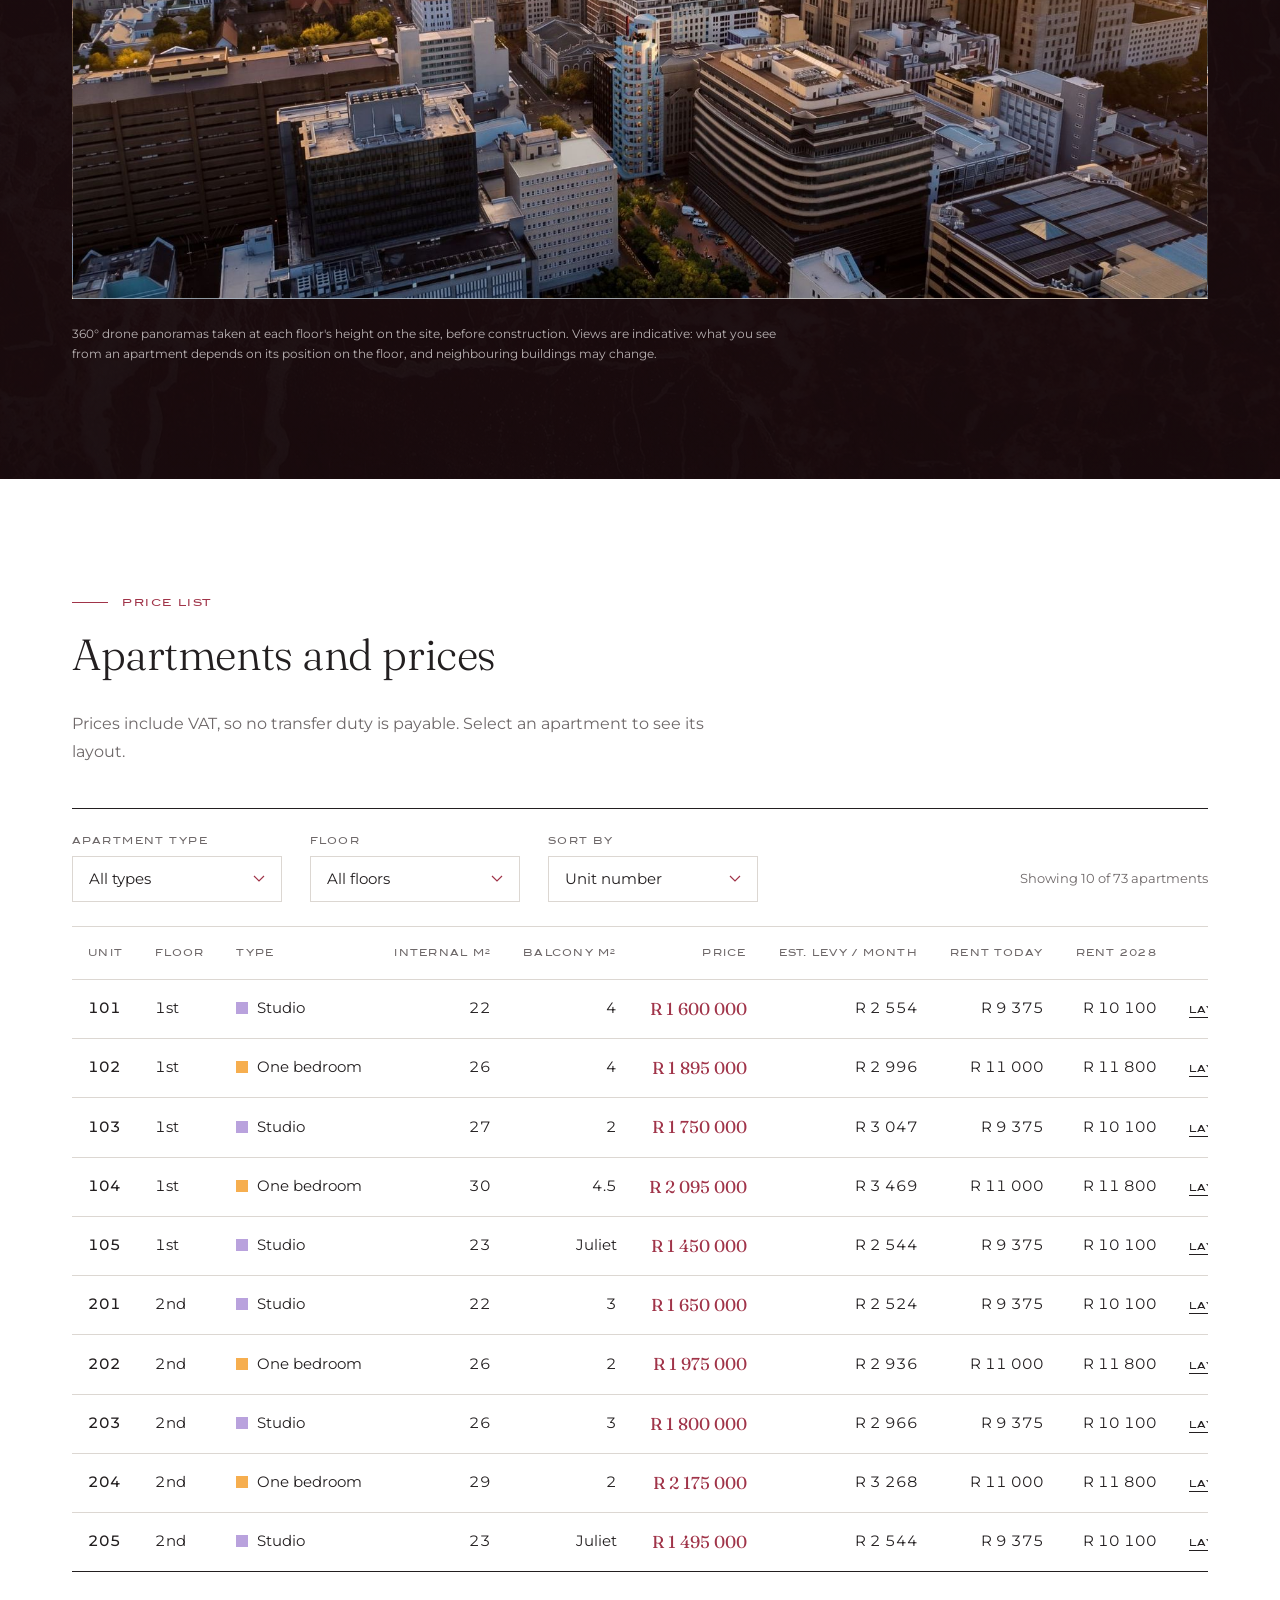
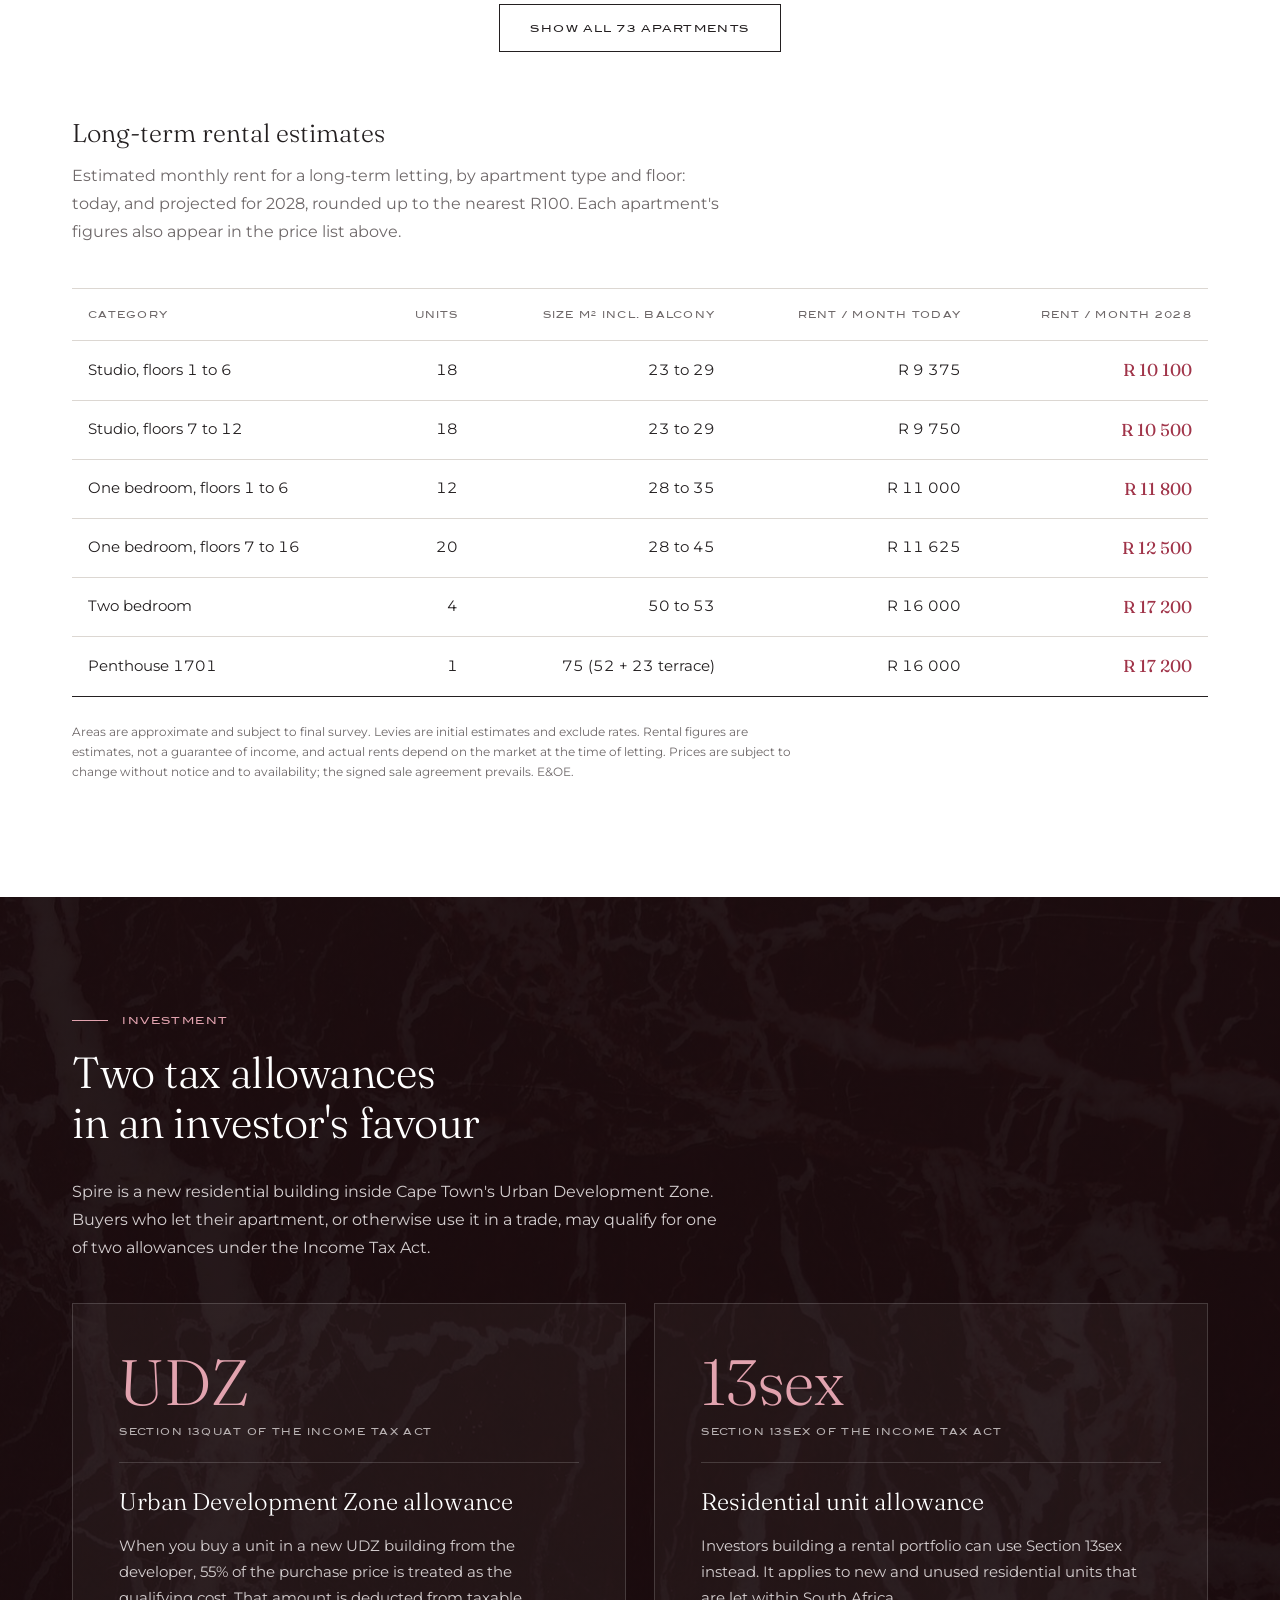
==== commit f3f8bf1d: "Add landing-page motion: hero slide-in and scroll drift, photo wipes, section fade-ins Co-Authored-B" ====
--- a/index.html
+++ b/index.html
@@ -507,5 +507,6 @@
 <script src="nav.js"></script>
 <script src="app.js"></script>
 <script src="views.js"></script>
+<script src="motion.js"></script>
 </body>
 </html>
--- a/styles.css
+++ b/styles.css
@@ -554,3 +554,30 @@
 /* ---------- Long-term rental estimates */
 .rent-head { font-family: var(--serif); font-weight: 300; font-size: 1.6rem; margin: 64px 0 10px; }
 .rent-table { min-width: 620px; }
+
+/* ---------- Motion (motion.js adds .motion to <html>; off for reduced motion) */
+.motion .hero { overflow: hidden; }
+.hero-copy { position: relative; will-change: transform, opacity; }
+.motion .hero-copy::before { content: ""; position: absolute; left: clamp(14px, 2.4vw, 44px); top: -40px; bottom: -40px; width: 1px; background: var(--red); transform: scaleY(0); transform-origin: top; transition: transform 1.2s cubic-bezier(.65,0,.35,1); }
+.motion .hero-in .hero-copy::before { transform: scaleY(1); }
+.motion .hero-copy > * { opacity: 0; transform: translateX(-70px); transition: opacity .7s ease-out, transform .8s cubic-bezier(.22,.8,.3,1); }
+.motion .hero-in .hero-copy > * { opacity: 1; transform: none; }
+.motion .hero-in .hero-copy > :nth-child(1) { transition-delay: .15s; }
+.motion .hero-in .hero-copy > :nth-child(2) { transition-delay: .55s; }
+.motion .hero-in .hero-copy > :nth-child(3) { transition-delay: .8s; }
+.motion .hero-in .hero-copy > :nth-child(4) { transition-delay: .95s; }
+.motion .hero-in .hero-copy > :nth-child(5) { transition-delay: 1.1s; }
+.motion .hero-media img { transform: scale(1.06); will-change: transform; }
+.motion .hero-media { clip-path: inset(0 0 0 100%); transition: clip-path 1.3s cubic-bezier(.65,0,.35,1) .1s; }
+.motion .hero-in .hero-media { clip-path: inset(0 0 0 0); }
+
+.motion .rv-wipe > * { transition: clip-path 1.15s cubic-bezier(.65,0,.35,1); }
+.motion .rv-wipe.rv-down > * { clip-path: inset(0 0 100% 0); }
+.motion .rv-wipe.rv-up > * { clip-path: inset(100% 0 0 0); }
+.motion .rv-wipe.in > * { clip-path: inset(0 0 0 0); }
+.motion .rv-wipe img { transform: scale(1.12); transition: transform 1.6s cubic-bezier(.22,.8,.3,1); }
+.motion .rv-wipe.in img { transform: scale(1); }
+
+.motion .rv-fade { opacity: 0; transform: translateY(34px); transition: opacity .8s ease-out, transform .9s cubic-bezier(.22,.8,.3,1); }
+.motion .rv-fade.in { opacity: 1; transform: none; }
+@media (max-width: 960px) { .motion .hero-copy::before { top: 28px; bottom: 28px; } }
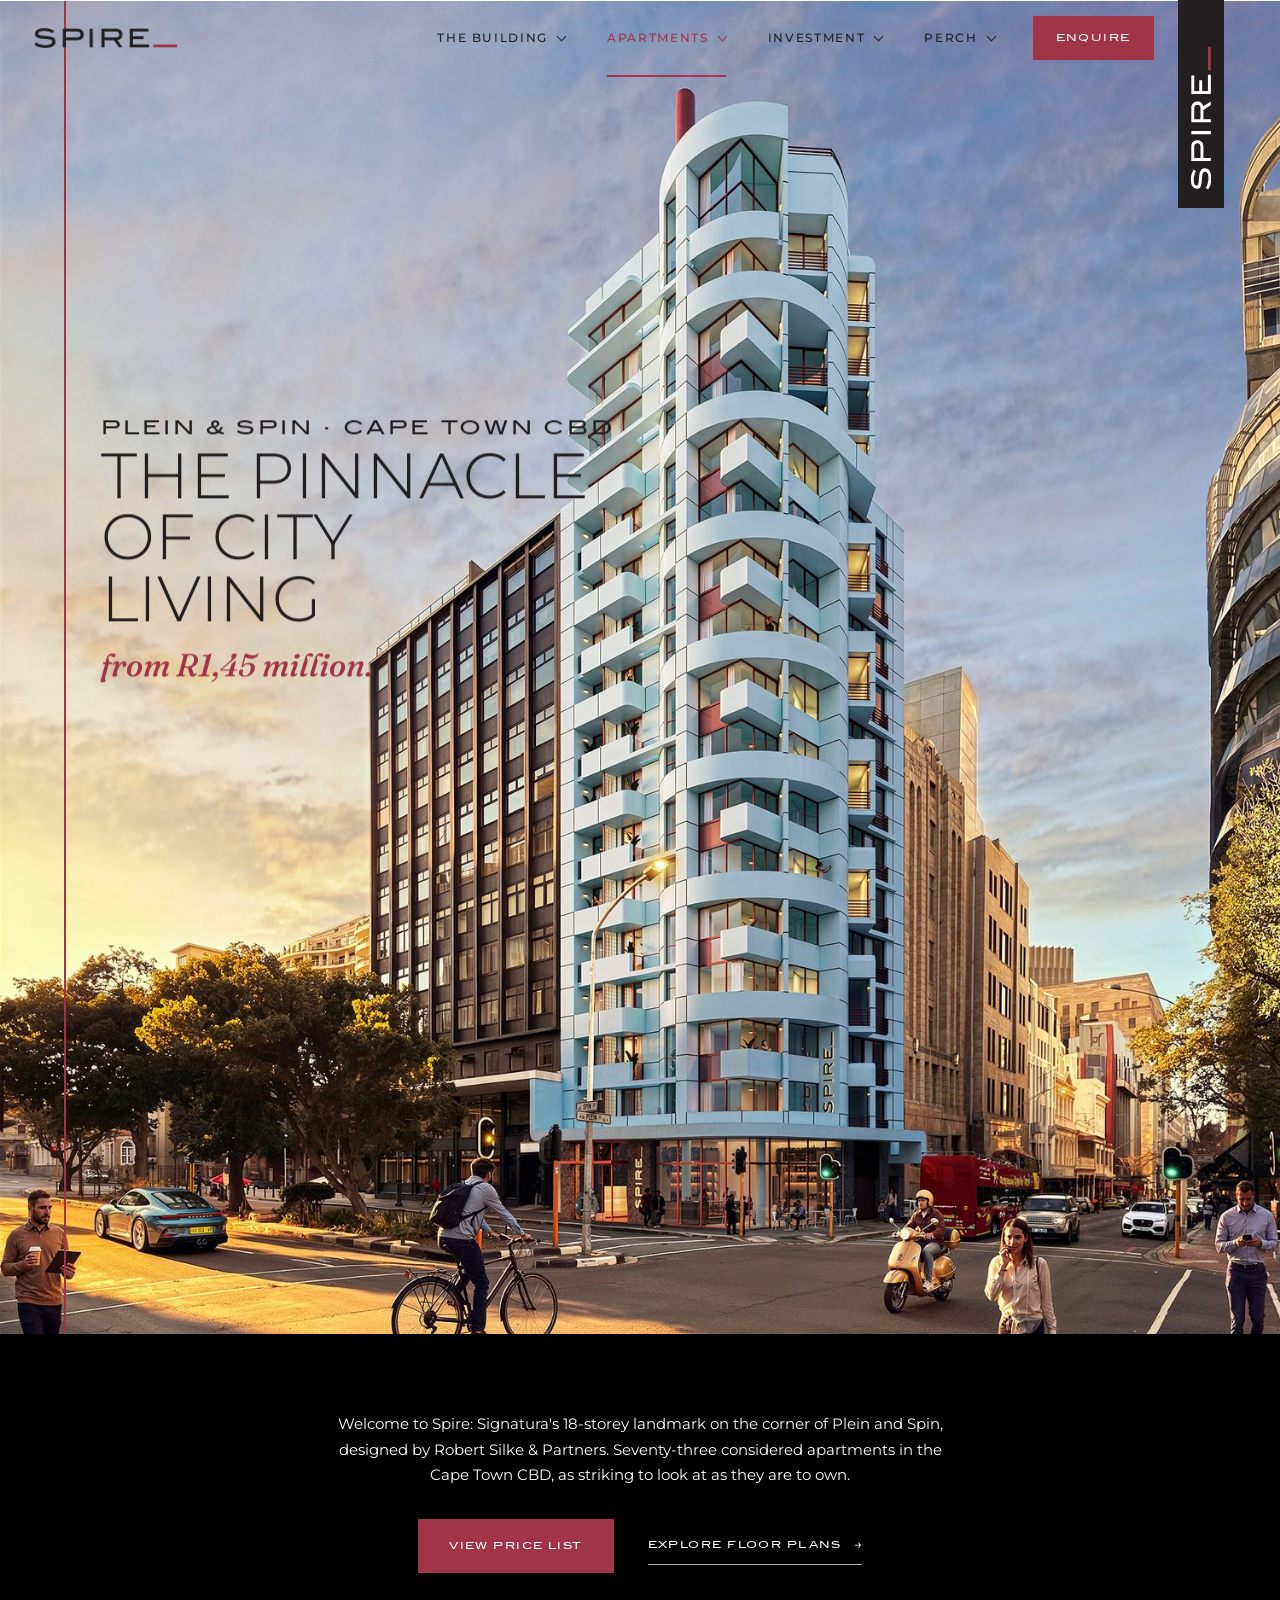
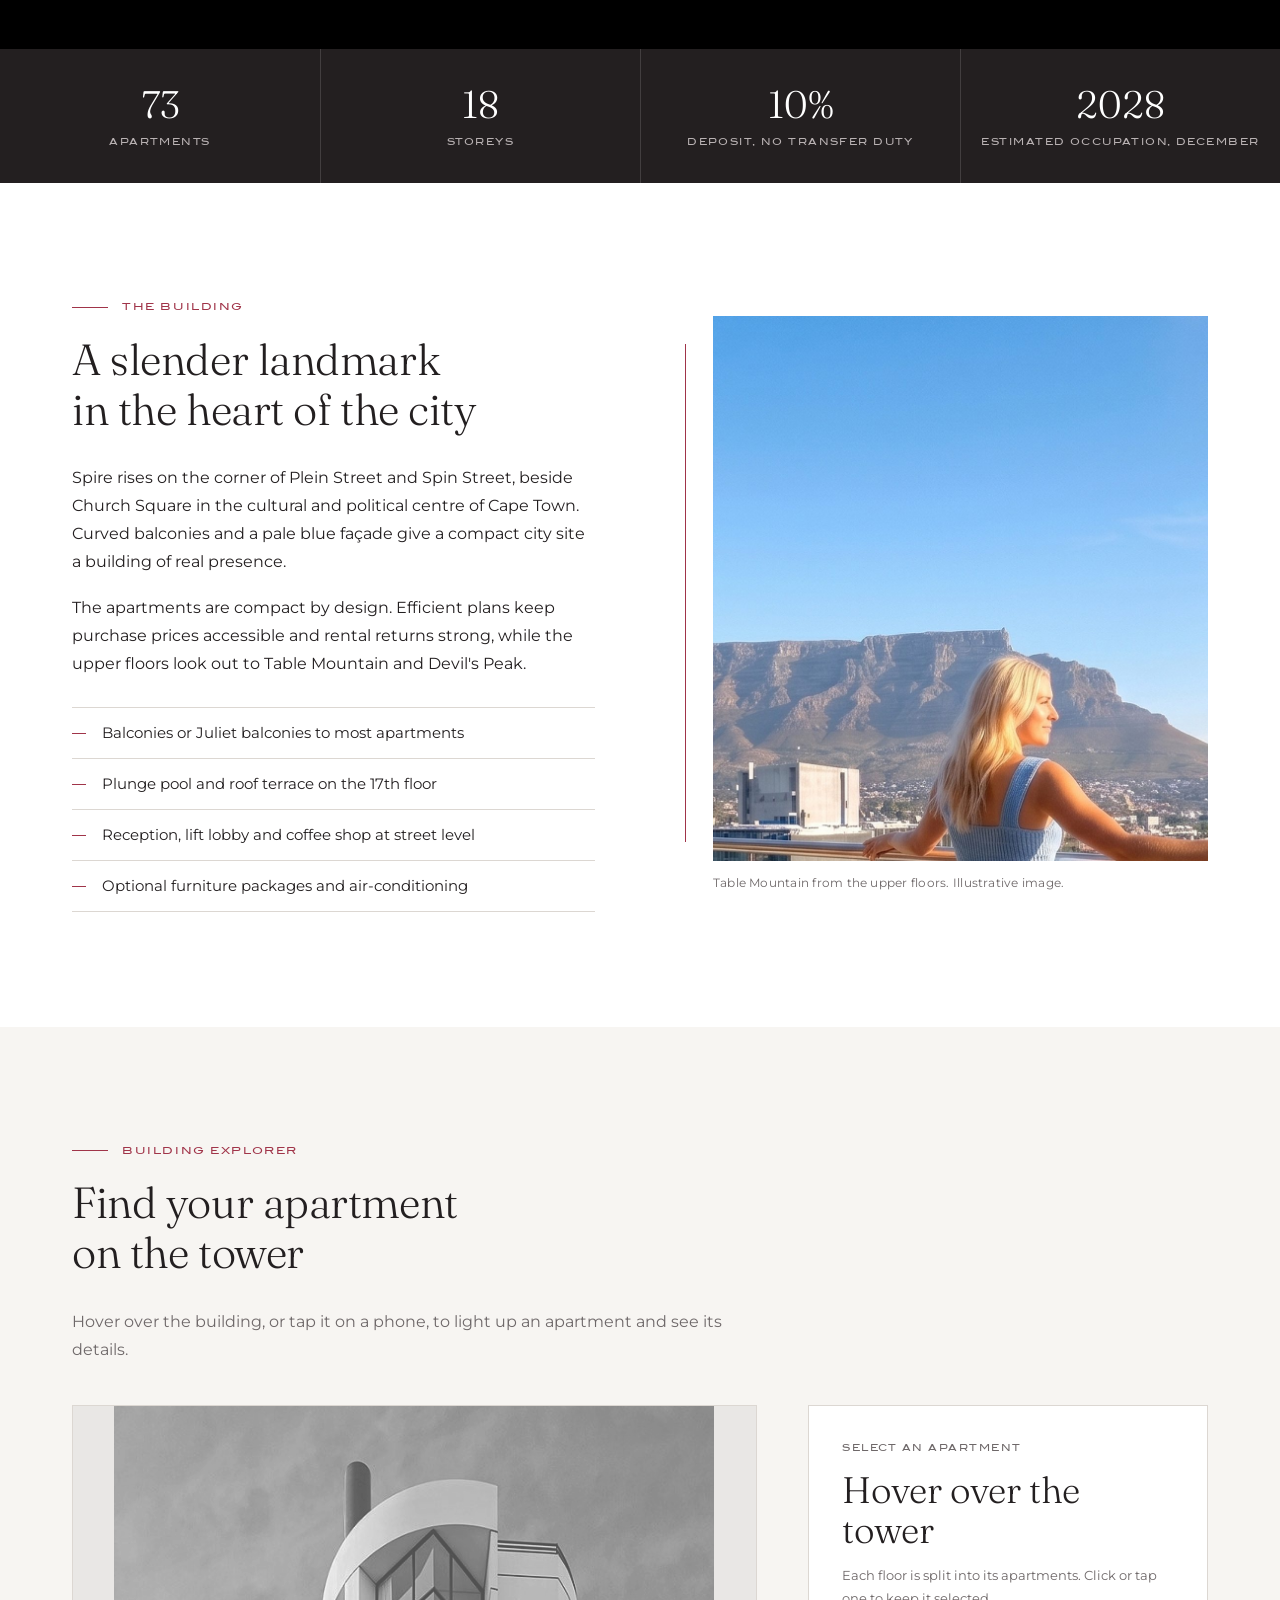
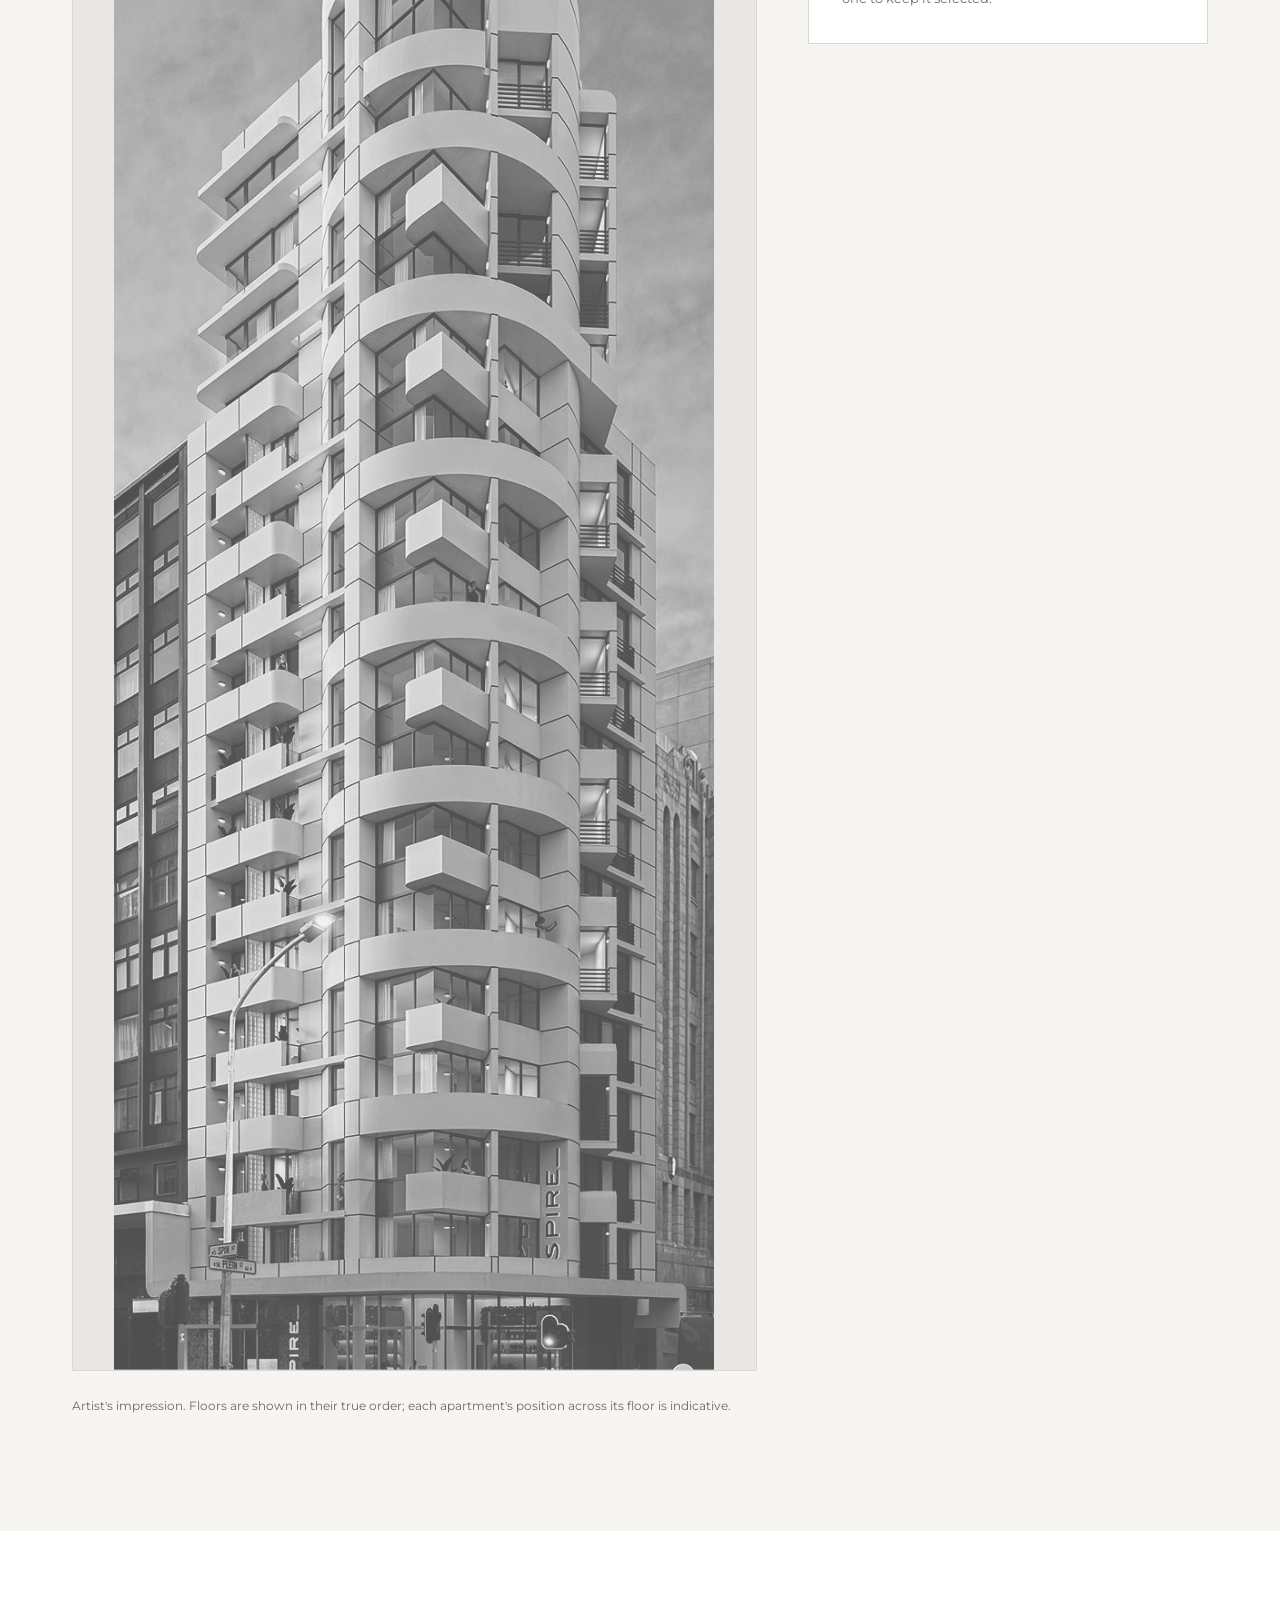
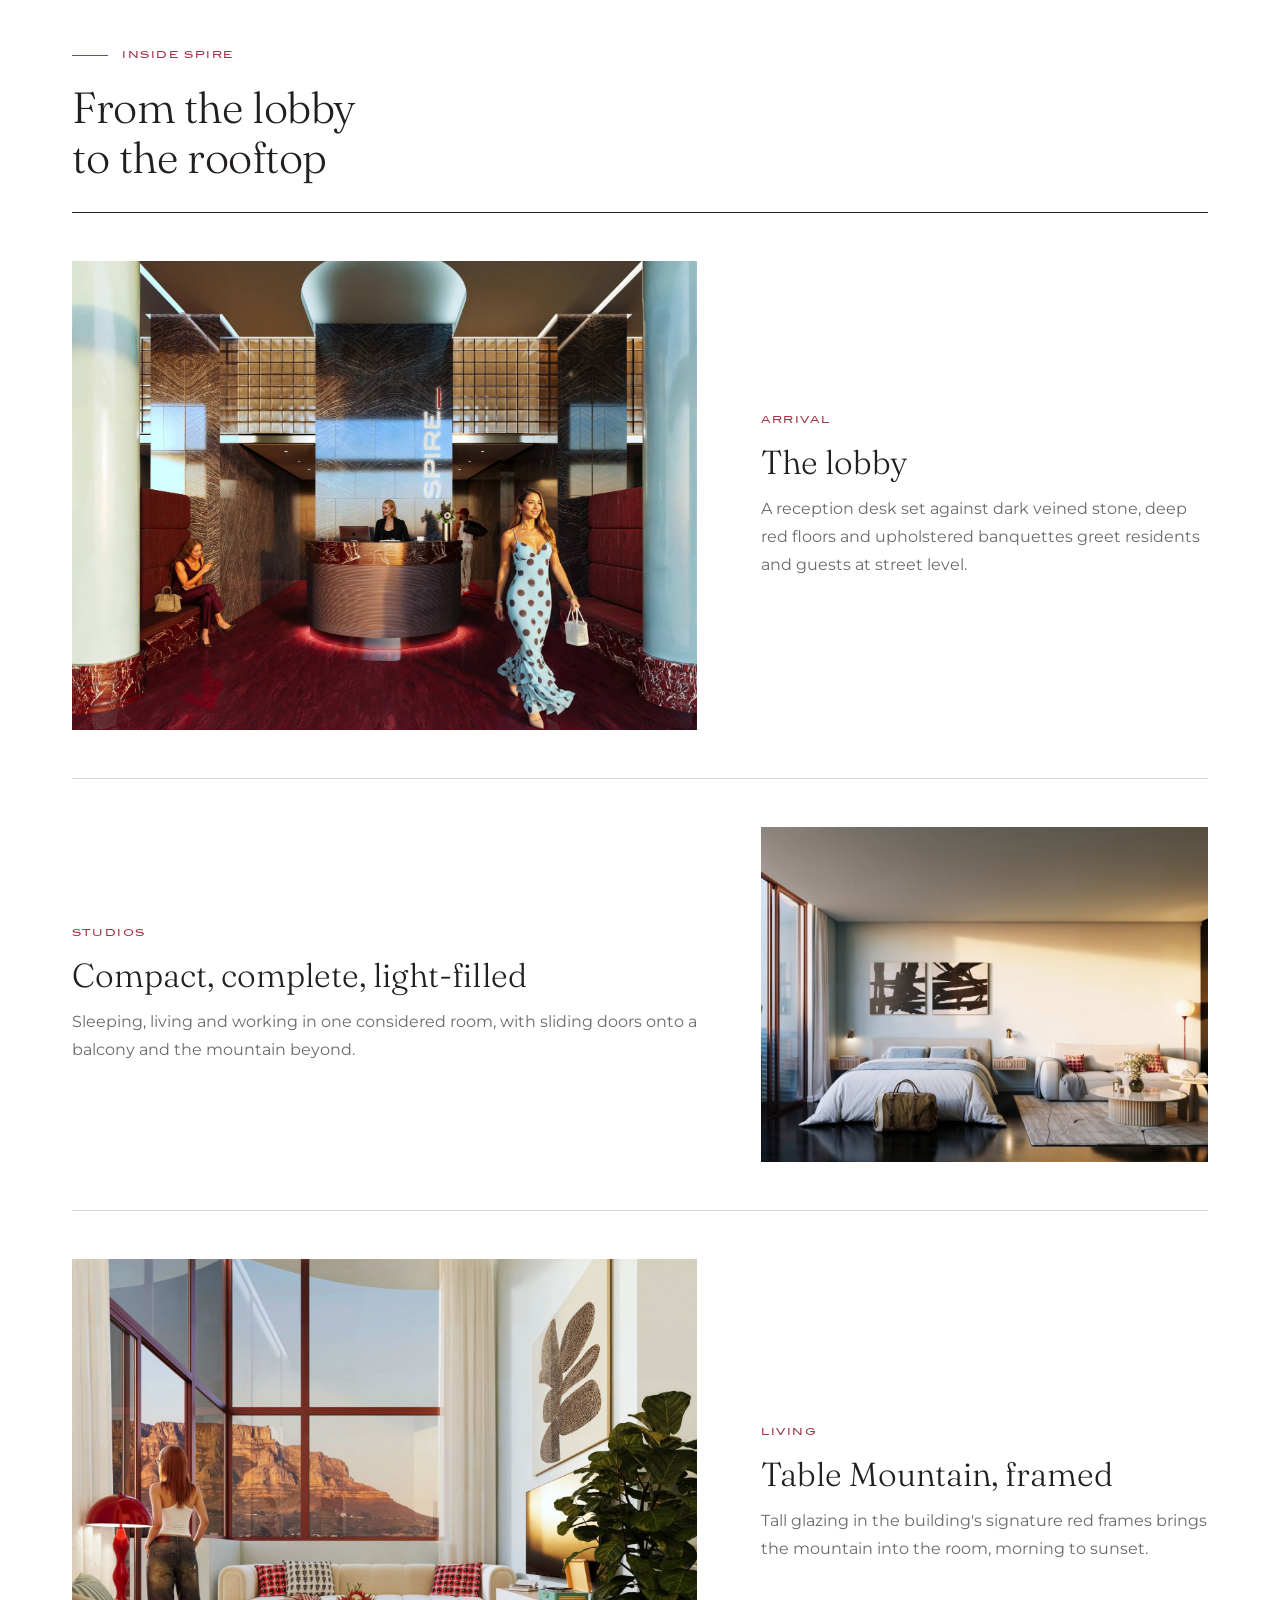
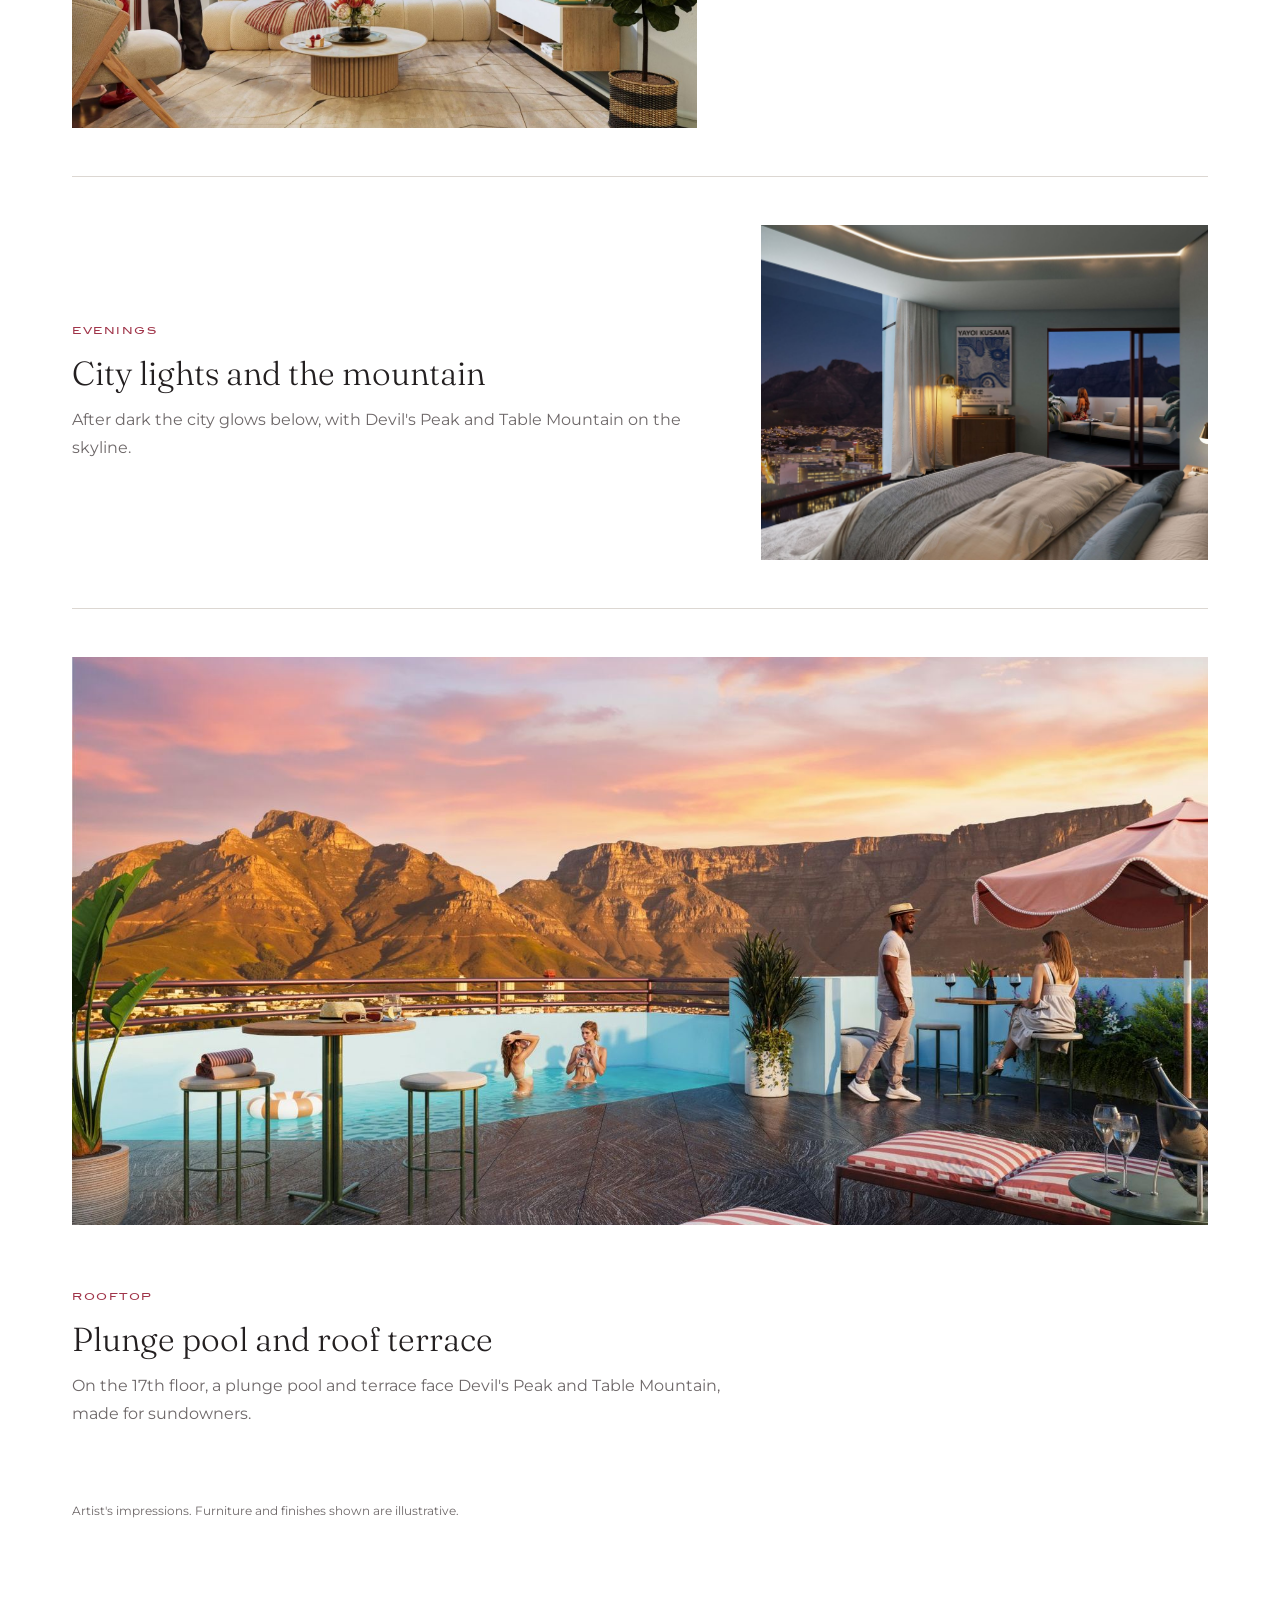
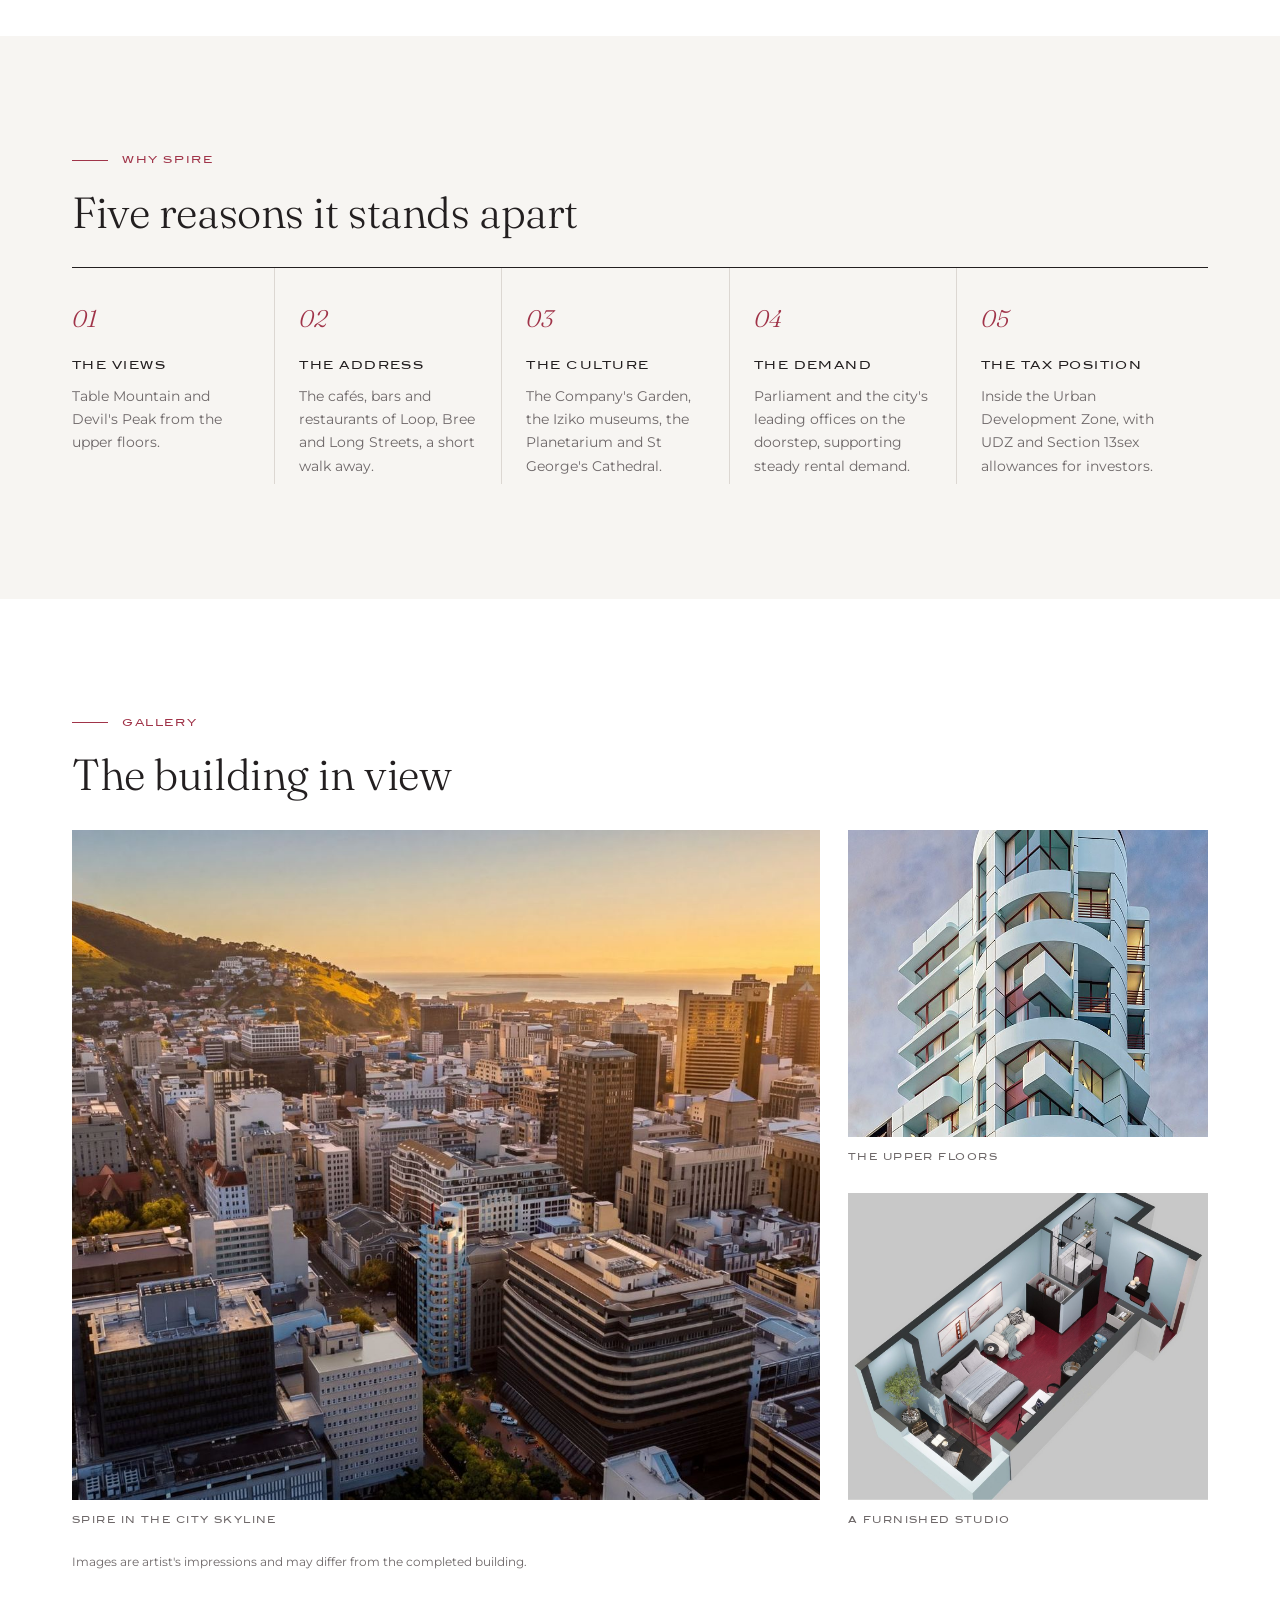
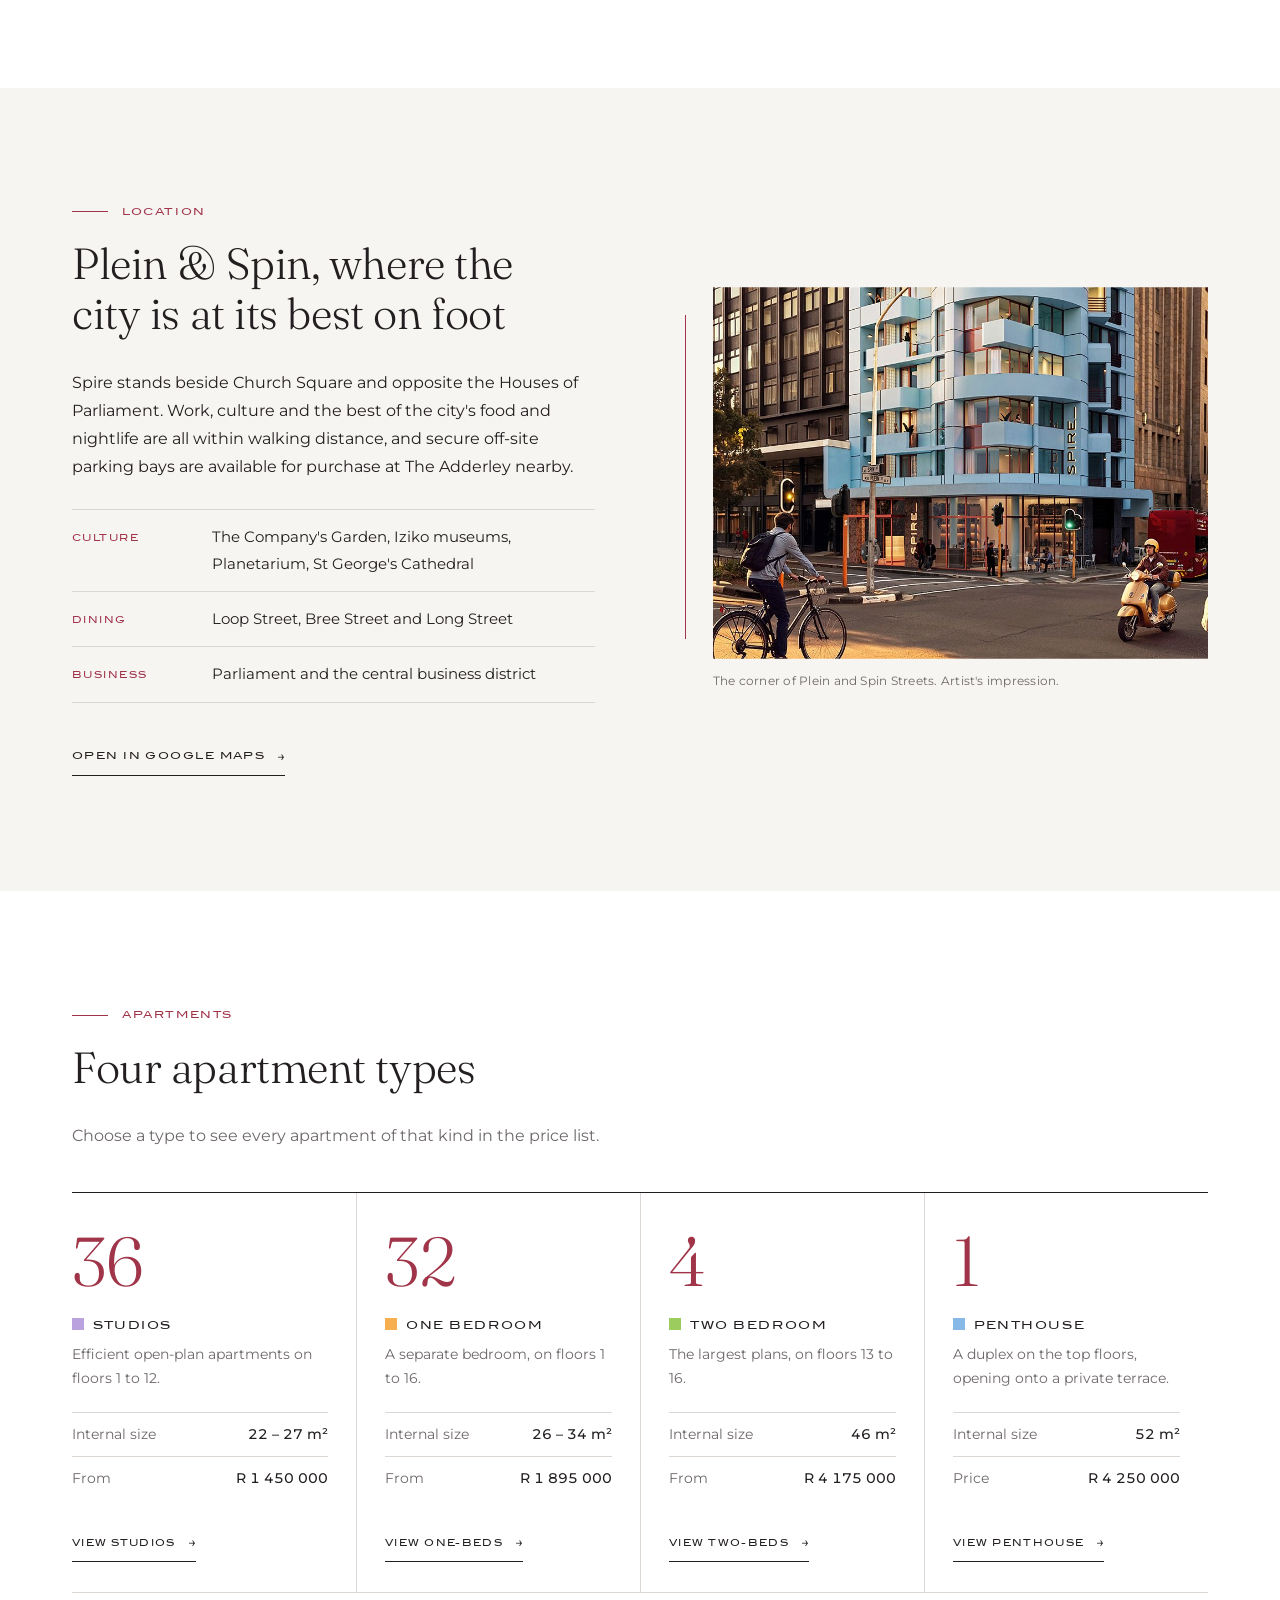
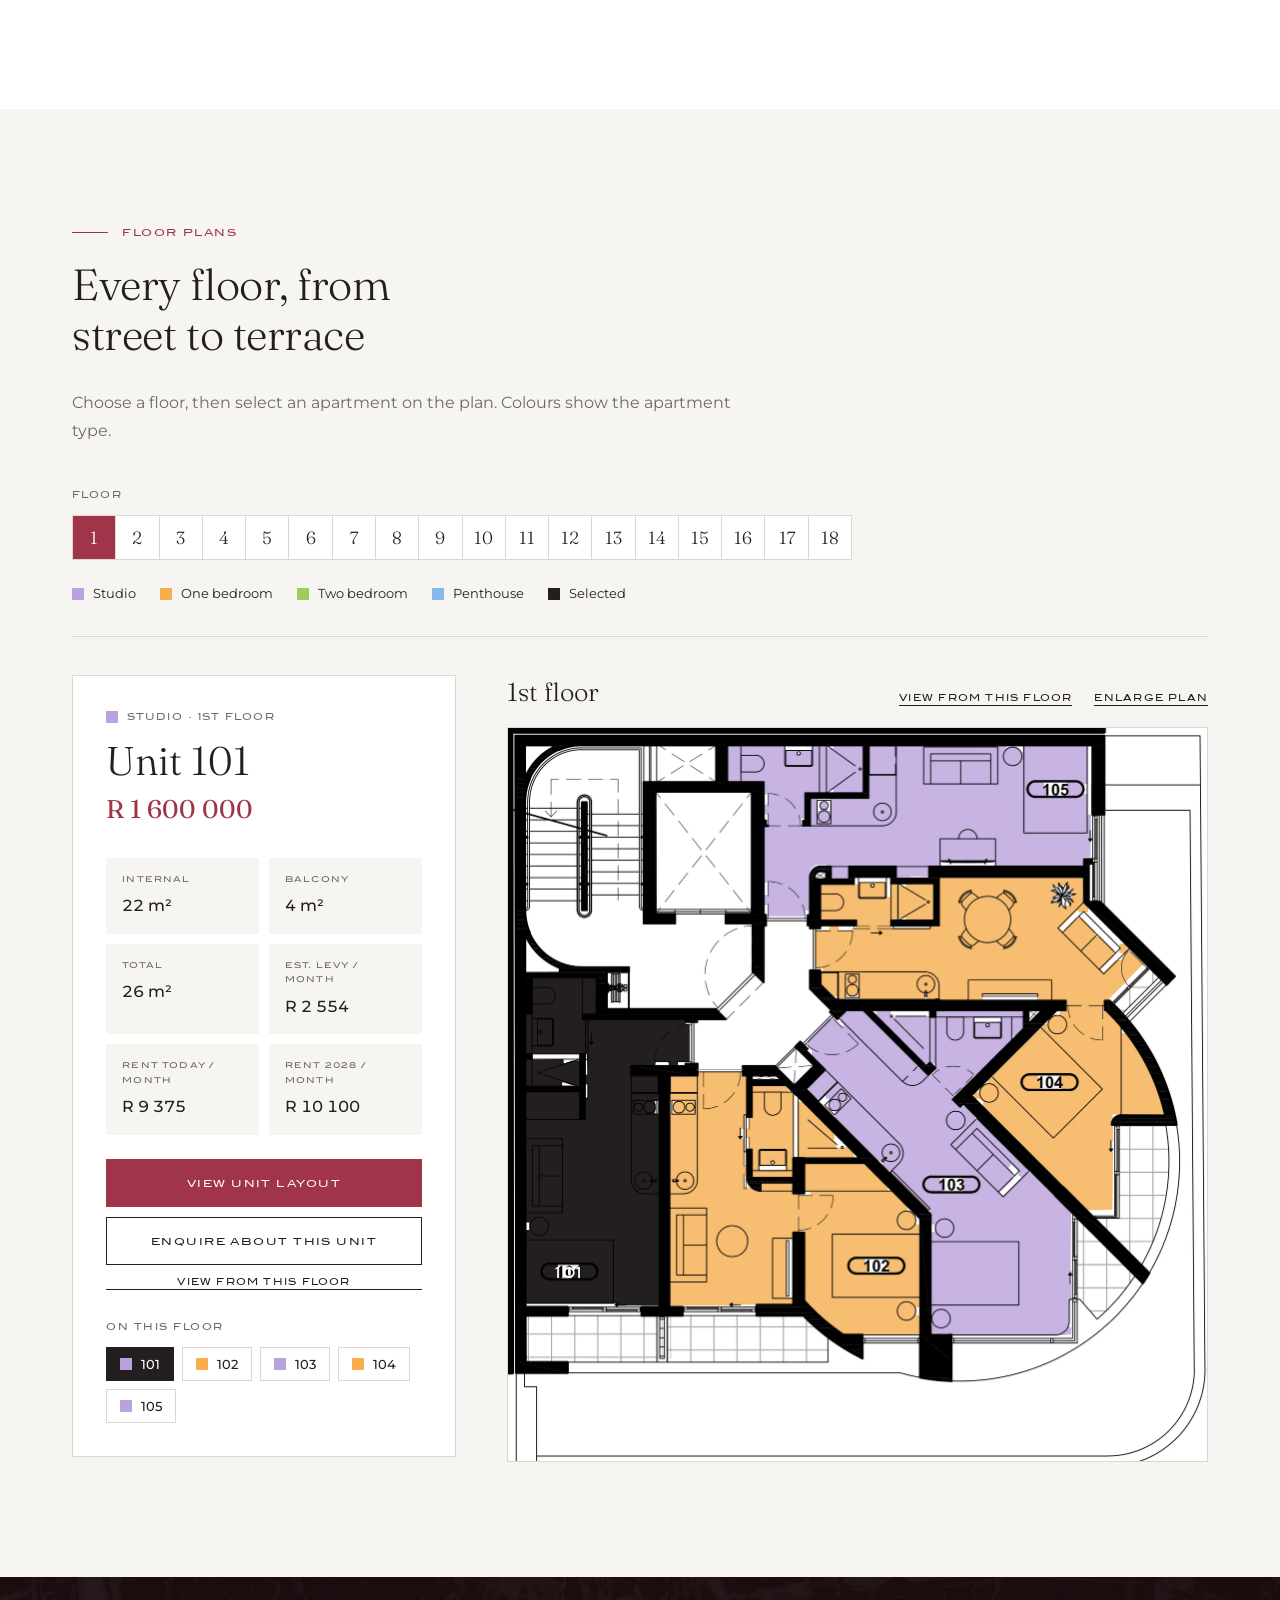
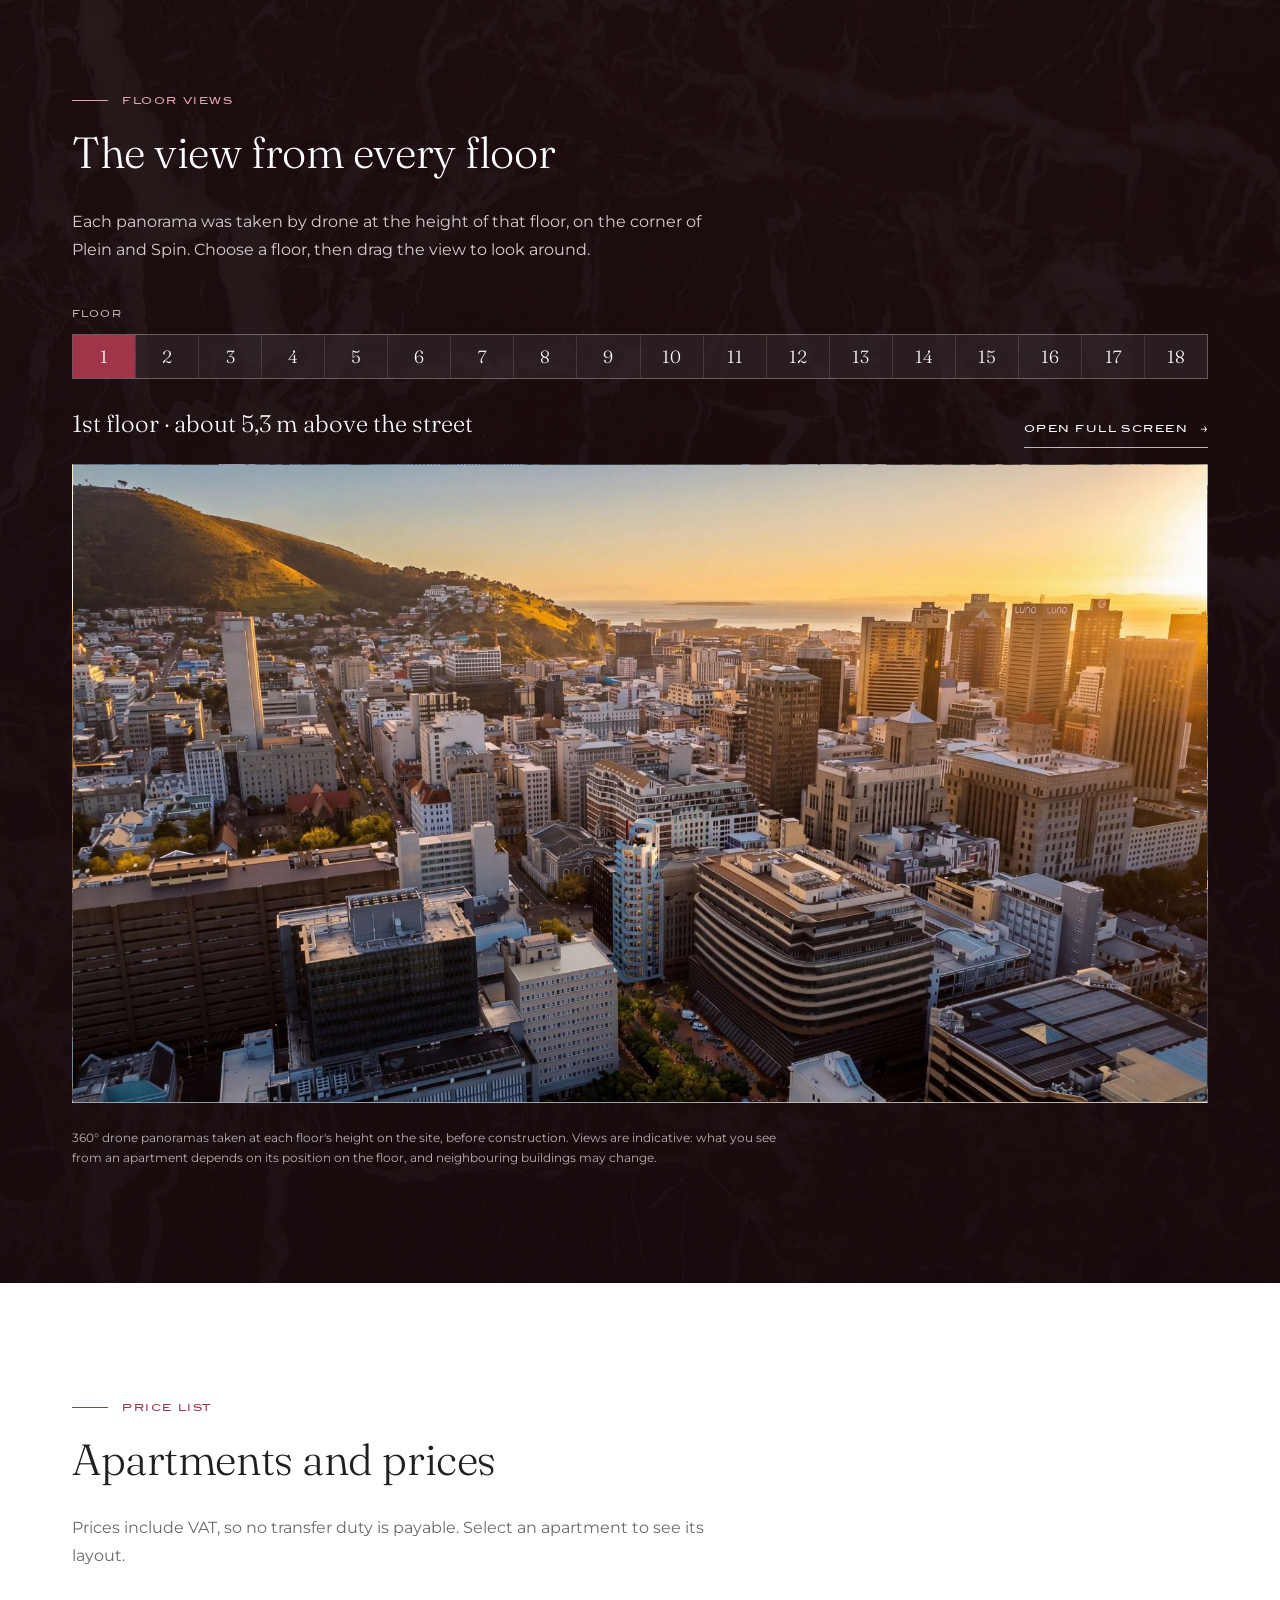
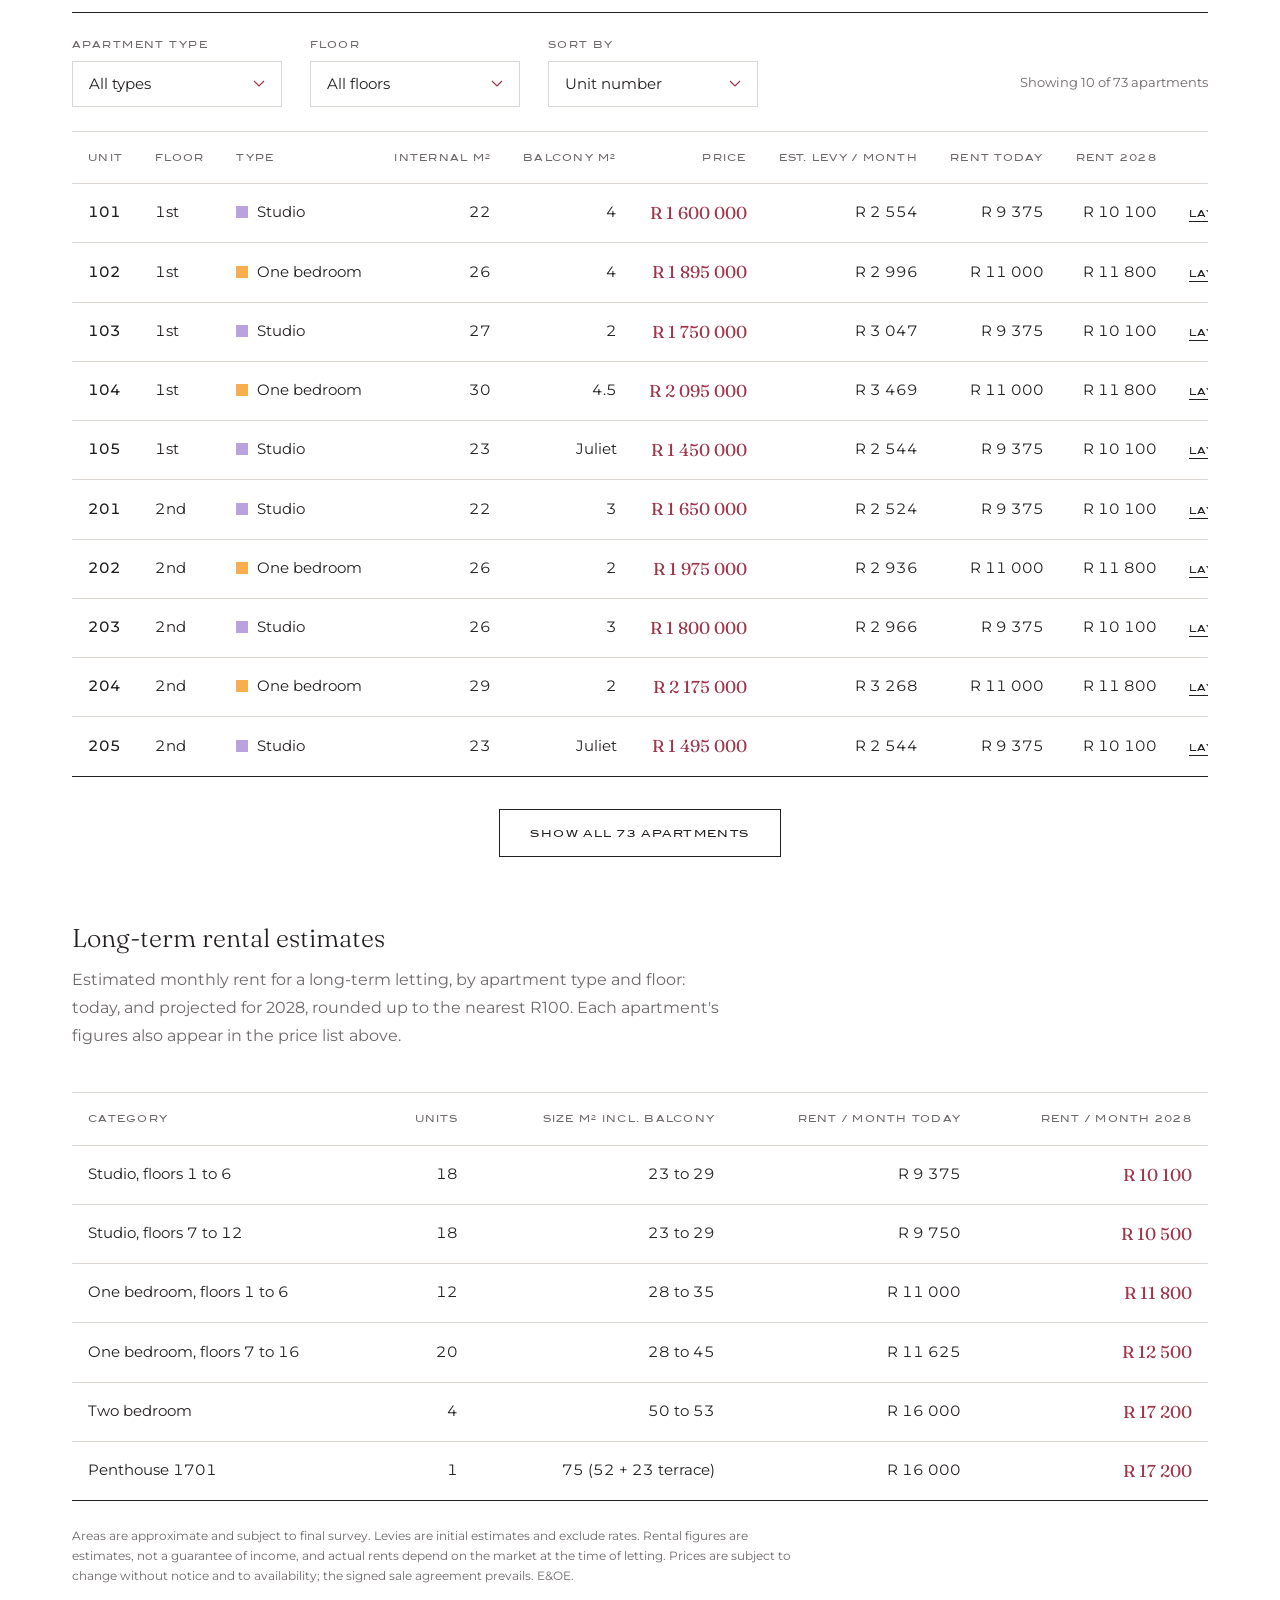
==== commit 5806e061: "Match the landing-page hero: full-width tower render, drifting headline, red line, fixed SPIRE tab, " ====
--- a/index.html
+++ b/index.html
@@ -21,7 +21,7 @@
 <link href="https://fonts.googleapis.com/css2?family=Fraunces:ital,opsz,wght@0,9..144,300..500;1,9..144,300..500&family=Montserrat:wght@300;400;500;600&display=swap" rel="stylesheet">
 <link rel="stylesheet" href="styles.css">
 </head>
-<body>
+<body class="home">
 
 <a class="skip" href="#overview">Skip to content</a>
 
@@ -73,19 +73,25 @@
   </div>
 </header>
 
-<section class="hero">
-  <div class="hero-copy">
-    <p class="label">Plein &amp; Spin · Cape Town CBD</p>
-    <h1>The pinnacle of <em>city living</em></h1>
-    <p class="lead">Seventy-three considered apartments in an 18-storey landmark by Signatura, designed by Robert Silke &amp; Partners.</p>
-    <p class="hero-price"><span>Priced</span> <strong id="fromPrice">from R1,45 million</strong></p>
+<section class="hero hero-tall" aria-label="Spire">
+  <img class="hero-img" src="assets/hero.jpg" width="1500" height="1562" alt="Artist's impression of Spire on the corner of Plein and Spin Streets at sunset">
+  <div class="hero-line" aria-hidden="true"></div>
+  <div class="hero-head" id="heroHead">
+    <p class="hero-kicker">Plein &amp; Spin · Cape Town CBD</p>
+    <h1>The pinnacle<br>of city<br>living</h1>
+    <p class="hero-from"><span id="fromPrice">from R1,45 million</span>.</p>
+  </div>
+</section>
+<section class="hero-band">
+  <div class="wrap">
+    <p>Welcome to Spire: Signatura's 18-storey landmark on the corner of Plein and Spin, designed by Robert Silke &amp; Partners. Seventy-three considered apartments in the Cape Town CBD, as striking to look at as they are to own.</p>
     <div class="hero-cta">
       <a class="btn" href="#prices">View price list</a>
       <a class="arrow-link" href="#plans">Explore floor plans</a>
     </div>
   </div>
-  <div class="hero-media"><img src="assets/hero.jpg" alt="Artist's impression of Spire on the corner of Plein and Spin Streets at sunset"></div>
-</section>
+</section>
+<a class="spire-tab" href="#top" aria-label="Spire, back to top"><img src="assets/spire-tab.svg" alt="" width="68" height="307"></a>
 
 <section class="facts" aria-label="Key facts">
   <div><strong>73</strong><span>Apartments</span></div>
--- a/styles.css
+++ b/styles.css
@@ -556,20 +556,7 @@
 .rent-table { min-width: 620px; }
 
 /* ---------- Motion (motion.js adds .motion to <html>; off for reduced motion) */
-.motion .hero { overflow: hidden; }
-.hero-copy { position: relative; will-change: transform, opacity; }
-.motion .hero-copy::before { content: ""; position: absolute; left: clamp(14px, 2.4vw, 44px); top: -40px; bottom: -40px; width: 1px; background: var(--red); transform: scaleY(0); transform-origin: top; transition: transform 1.2s cubic-bezier(.65,0,.35,1); }
-.motion .hero-in .hero-copy::before { transform: scaleY(1); }
-.motion .hero-copy > * { opacity: 0; transform: translateX(-70px); transition: opacity .7s ease-out, transform .8s cubic-bezier(.22,.8,.3,1); }
-.motion .hero-in .hero-copy > * { opacity: 1; transform: none; }
-.motion .hero-in .hero-copy > :nth-child(1) { transition-delay: .15s; }
-.motion .hero-in .hero-copy > :nth-child(2) { transition-delay: .55s; }
-.motion .hero-in .hero-copy > :nth-child(3) { transition-delay: .8s; }
-.motion .hero-in .hero-copy > :nth-child(4) { transition-delay: .95s; }
-.motion .hero-in .hero-copy > :nth-child(5) { transition-delay: 1.1s; }
-.motion .hero-media img { transform: scale(1.06); will-change: transform; }
-.motion .hero-media { clip-path: inset(0 0 0 100%); transition: clip-path 1.3s cubic-bezier(.65,0,.35,1) .1s; }
-.motion .hero-in .hero-media { clip-path: inset(0 0 0 0); }
+
 
 .motion .rv-wipe > * { transition: clip-path 1.15s cubic-bezier(.65,0,.35,1); }
 .motion .rv-wipe.rv-down > * { clip-path: inset(0 0 100% 0); }
@@ -580,4 +567,42 @@
 
 .motion .rv-fade { opacity: 0; transform: translateY(34px); transition: opacity .8s ease-out, transform .9s cubic-bezier(.22,.8,.3,1); }
 .motion .rv-fade.in { opacity: 1; transform: none; }
-@media (max-width: 960px) { .motion .hero-copy::before { top: 28px; bottom: 28px; } }
+
+/* ---------- Tall hero, after the Spire landing page: the whole render full-width, scrolled from crown to street */
+.hero-tall { position: relative; display: block; height: auto; background: #c9c3cc; overflow: hidden; }
+.home .hero-tall { margin-top: calc(-1 * var(--header)); }
+.home .site-header:not(.scrolled) { background: transparent; border-bottom-color: transparent; backdrop-filter: none; }
+.hero-img { display: block; width: 100%; height: auto; }
+.hero-line { position: absolute; left: 5vw; top: 0; bottom: 0; width: 1.5px; background: var(--red); transform-origin: top; }
+.hero-head { position: absolute; left: 7.9vw; top: max(calc(var(--header) + 4vw), 11vw); z-index: 2; will-change: transform; }
+.hero-kicker { font-family: var(--blair); font-size: clamp(.8rem, 1.55vw, 1.9rem); letter-spacing: .14em; text-transform: uppercase; color: var(--ink); margin: 0 0 .25em; line-height: 1.2; }
+.hero-head h1 { font-family: var(--sans); font-weight: 300; text-transform: uppercase; font-size: clamp(2.2rem, 5vw, 6.2rem); line-height: .96; letter-spacing: .005em; color: var(--ink); margin: 0; }
+.hero-from { font-family: var(--serif); font-style: italic; font-weight: 500; font-size: clamp(1.2rem, 2.5vw, 3rem); color: var(--red); margin: .55em 0 0; line-height: 1.1; }
+.hero-band { background: #000; color: #fff; text-align: center; padding: clamp(48px, 6vw, 88px) 0; position: relative; z-index: 3; }
+.hero-band p { max-width: 64ch; margin: 0 auto 2em; font-size: clamp(.95rem, 1.05vw, 1.1rem); line-height: 1.7; }
+.hero-band .hero-cta { justify-content: center; }
+.hero-band .arrow-link { color: #fff; border-color: rgba(255,255,255,.7); }
+.hero-band .arrow-link:hover { color: var(--rose); border-color: var(--rose); }
+.spire-tab { position: fixed; top: 0; right: 4.4vw; z-index: 70; width: clamp(40px, 3.6vw, 68px); line-height: 0; transition: transform .3s ease; }
+.spire-tab img { width: 100%; height: auto; display: block; }
+.home .header-inner { padding-right: calc(4.4vw + clamp(40px, 3.6vw, 68px) + 24px); }
+@media (max-width: 1439px) { .past-hero .spire-tab { transform: translateY(-105%); pointer-events: none; } }
+@media (max-width: 1100px) {
+  .spire-tab { display: none; }
+  .home .header-inner { padding-right: max(32px, env(safe-area-inset-right, 0px)); }
+}
+@media (max-width: 760px) {
+  .home .hero-tall { margin-top: 0; }
+  .home .site-header:not(.scrolled) { background: rgba(255,255,255,.96); }
+  .hero-head { position: static; padding: 32px max(20px, env(safe-area-inset-left, 0px)) 36px; background: var(--ivory); }
+  .hero-line { display: none; }
+  .hero-kicker { font-size: .7rem; }
+  .hero-head h1 { font-size: 2.4rem; }
+  .hero-from { font-size: 1.5rem; }
+}
+/* Entrance: kicker, then the headline and price, slide in from the left; the red line draws down */
+.motion .hero-head > * { opacity: 0; transform: translateX(-100px); transition: opacity .6s ease-out, transform .6s cubic-bezier(.33,1,.68,1); }
+.motion .hero-in .hero-head > * { opacity: 1; transform: none; }
+.motion .hero-in .hero-head > :nth-child(2), .motion .hero-in .hero-head > :nth-child(3) { transition-delay: .45s; }
+.motion .hero-line { transform: scaleY(0); transition: transform 1.6s cubic-bezier(.65,0,.35,1); }
+.motion .hero-in .hero-line { transform: scaleY(1); }
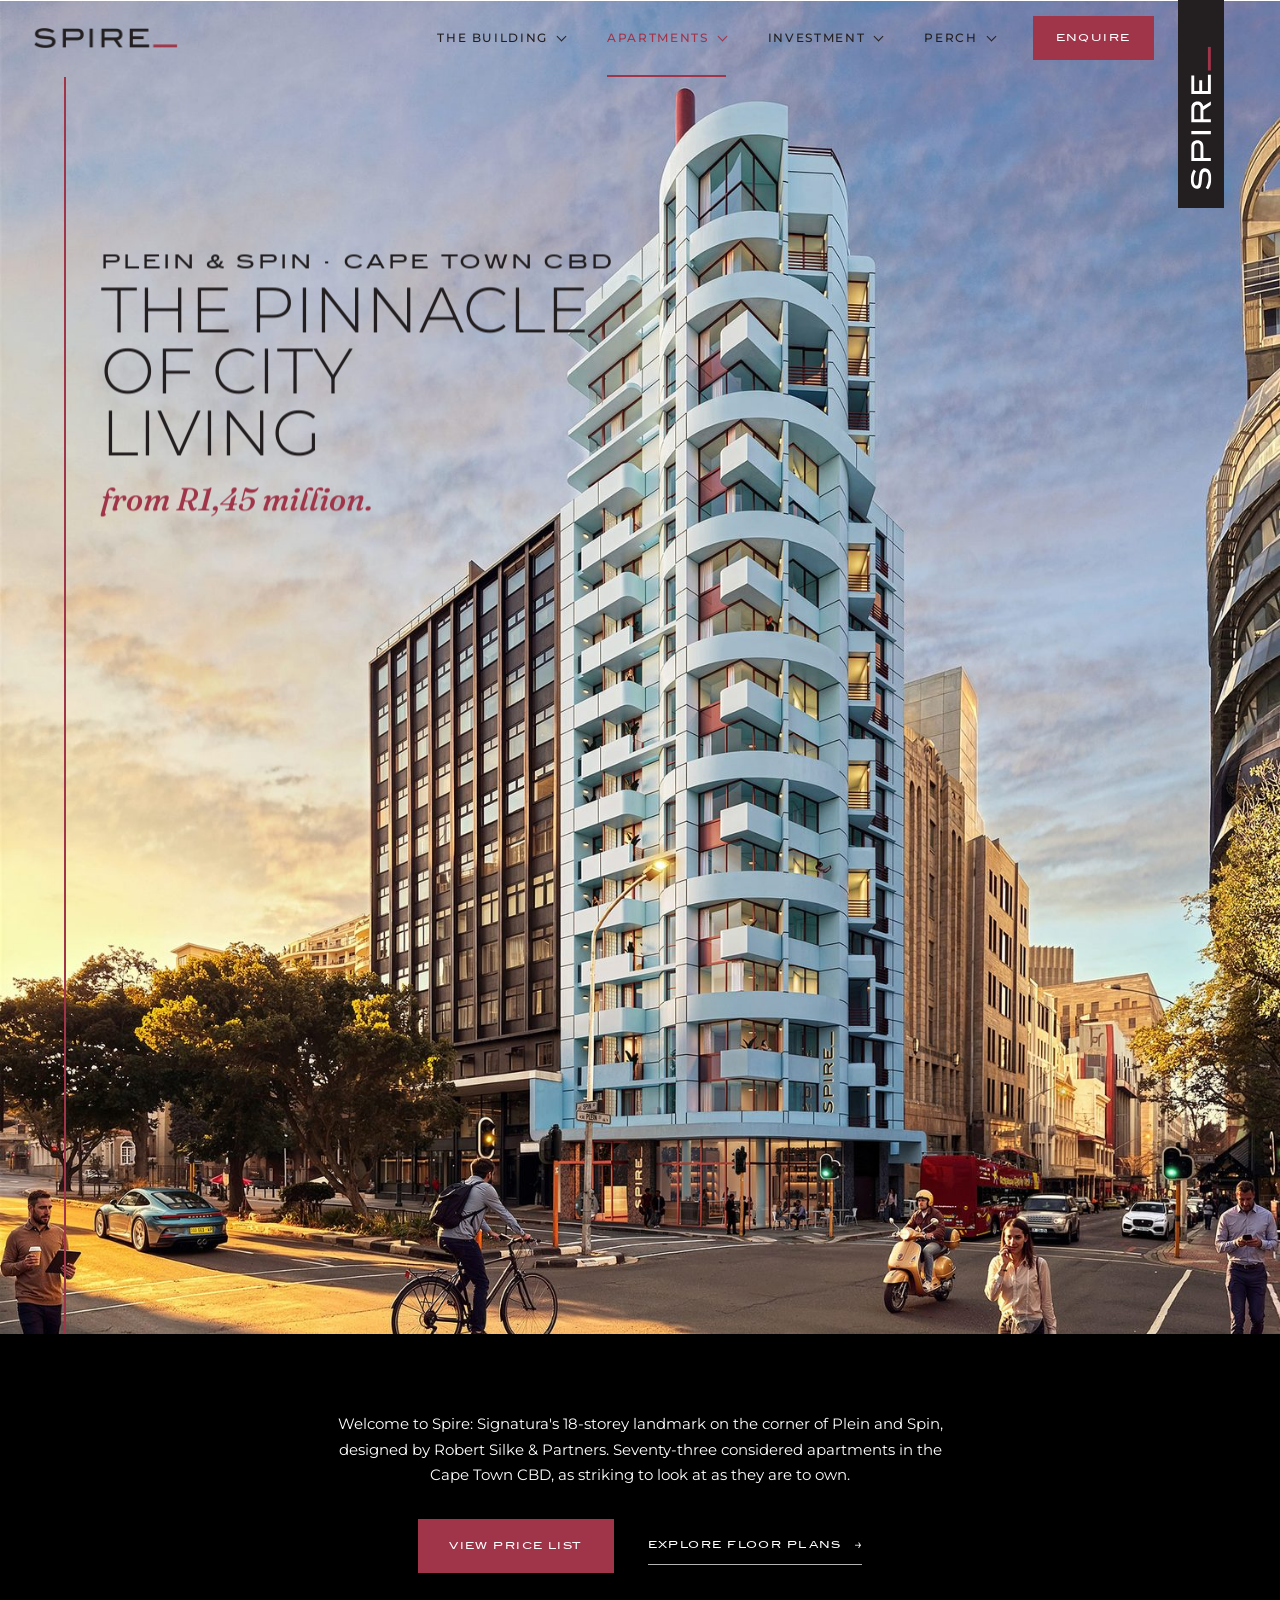
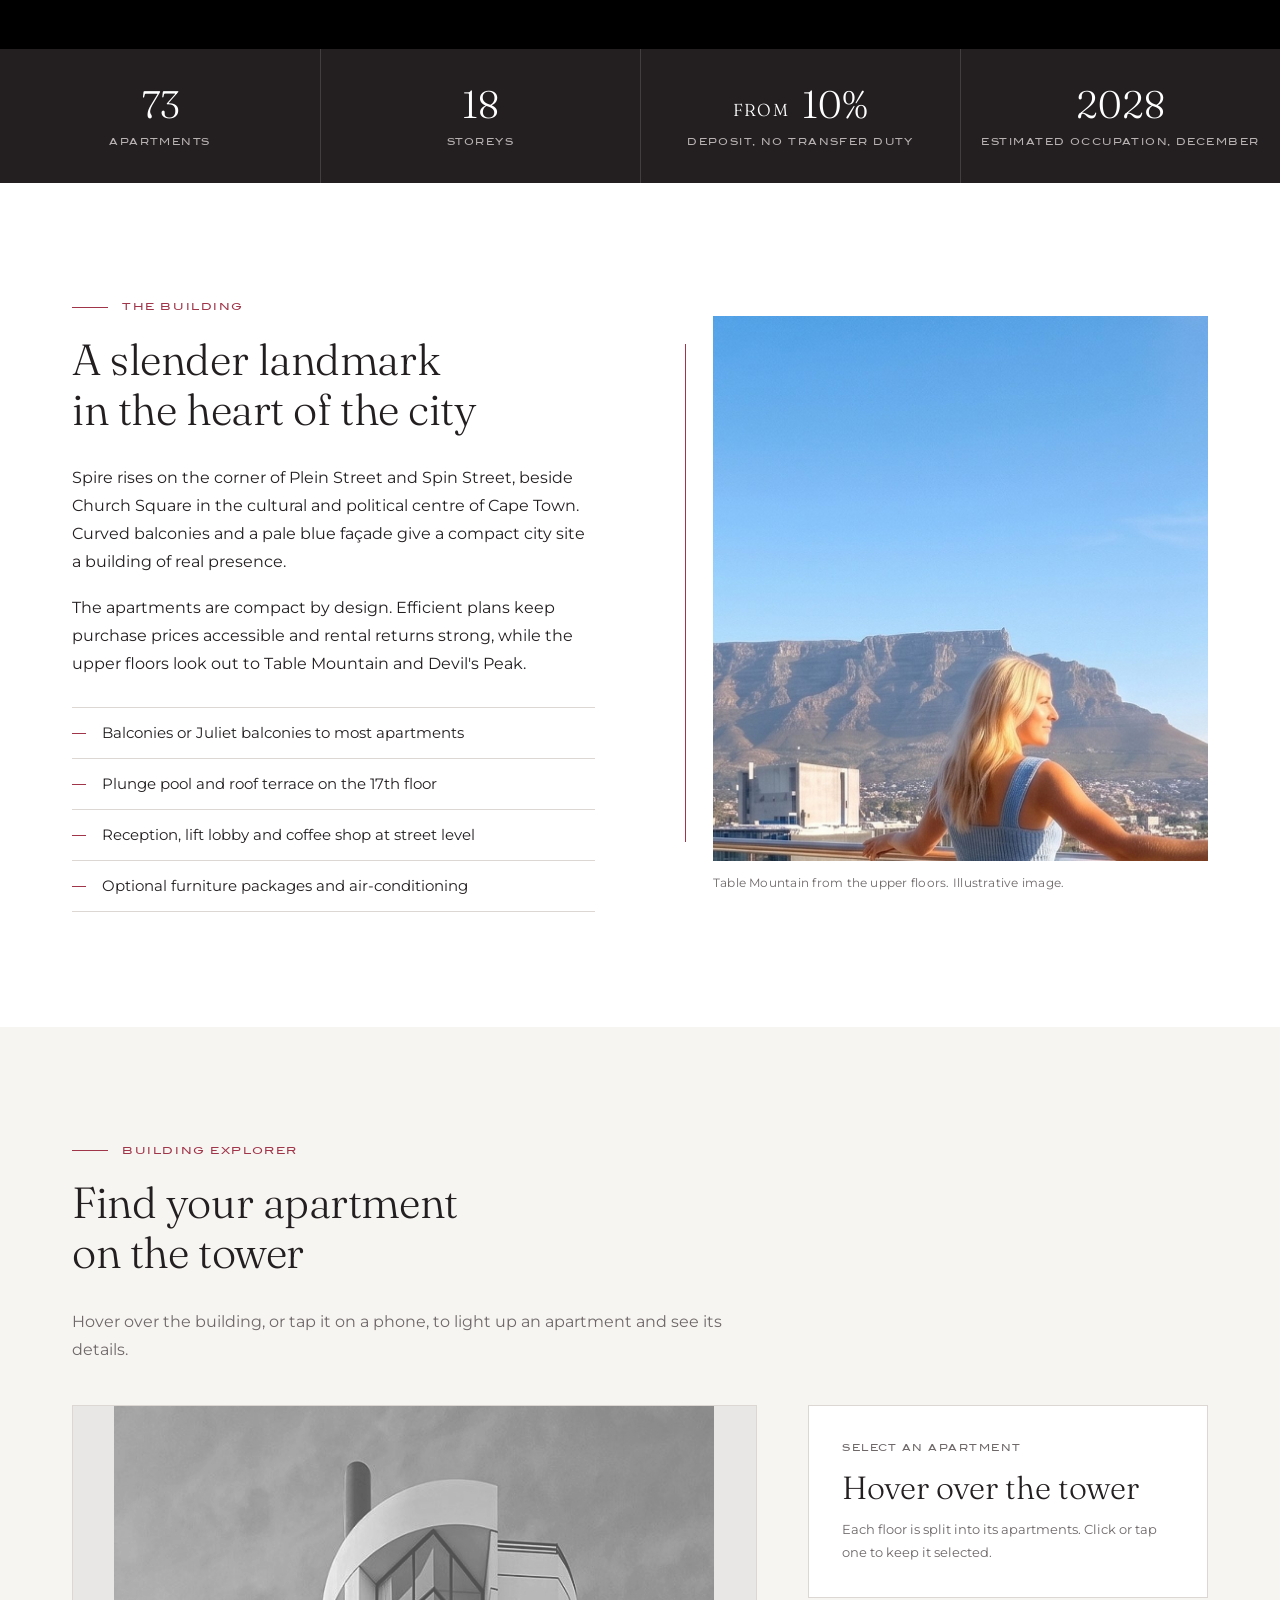
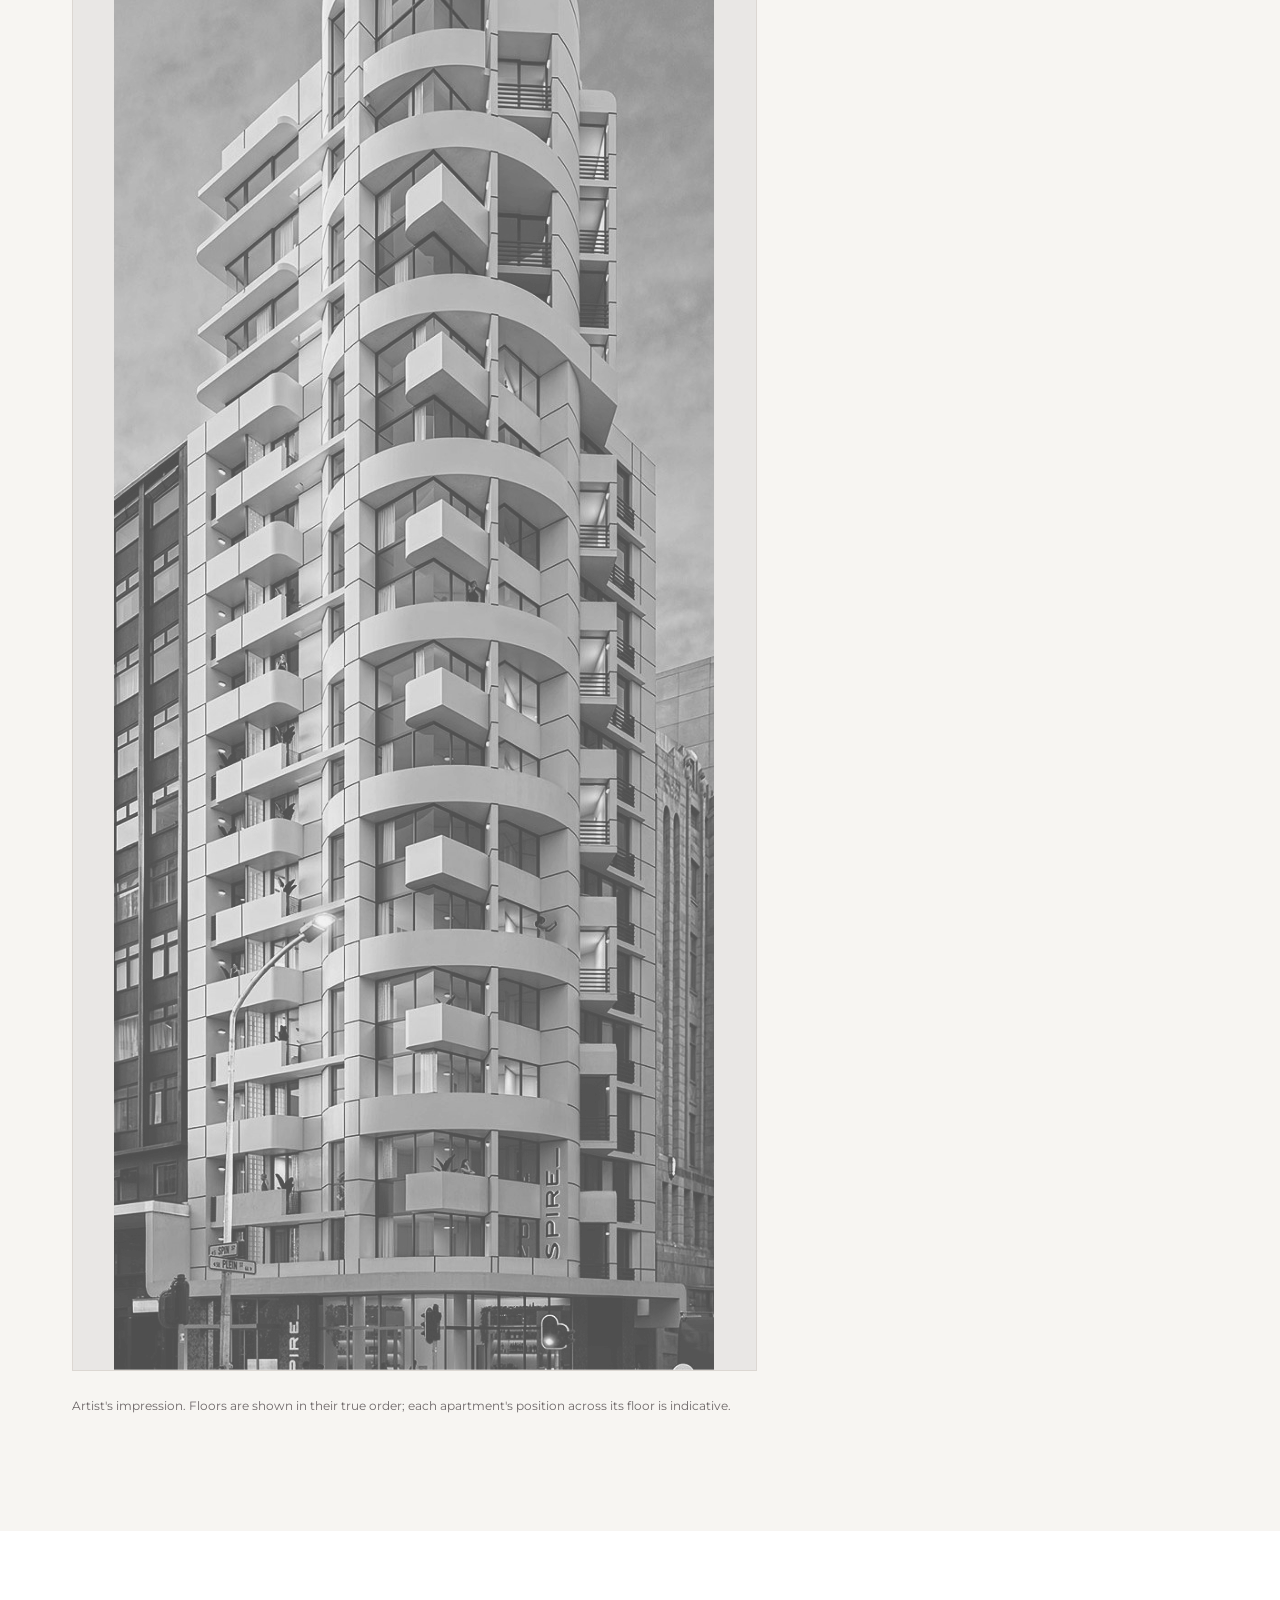
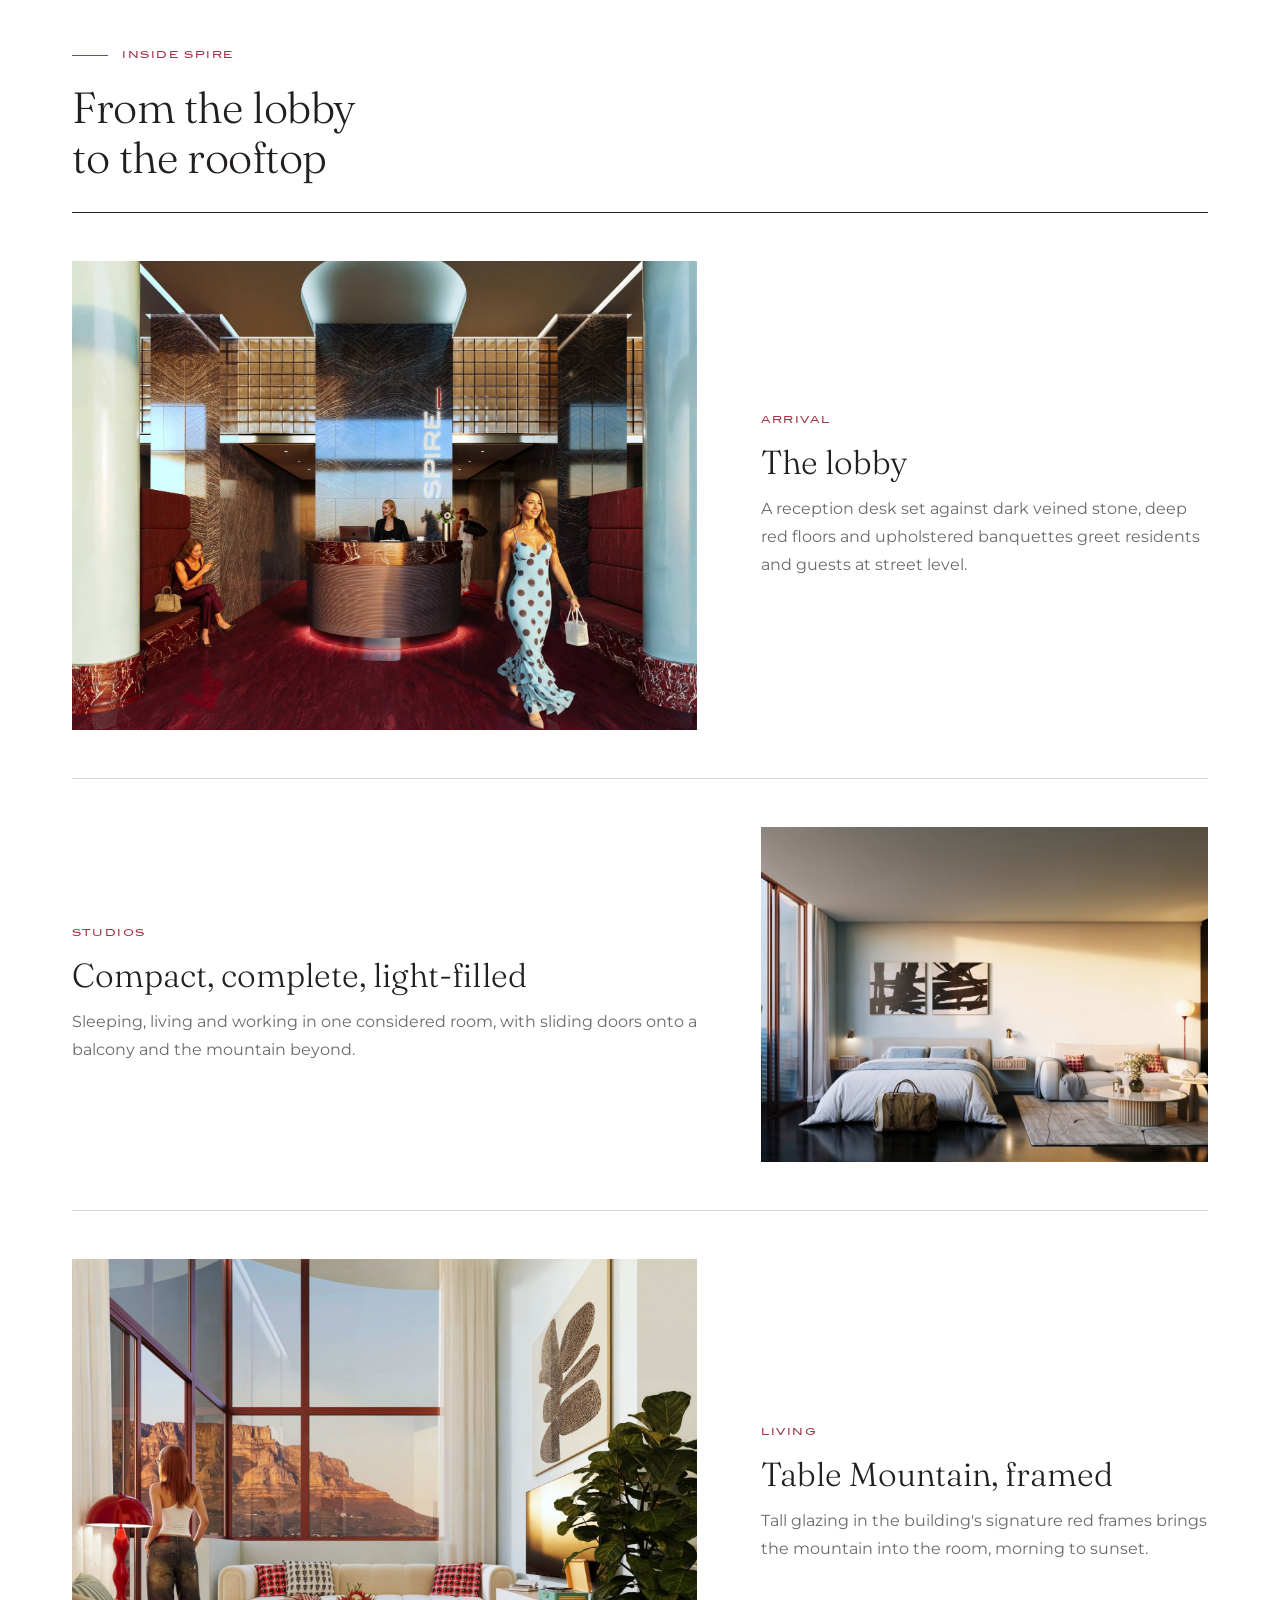
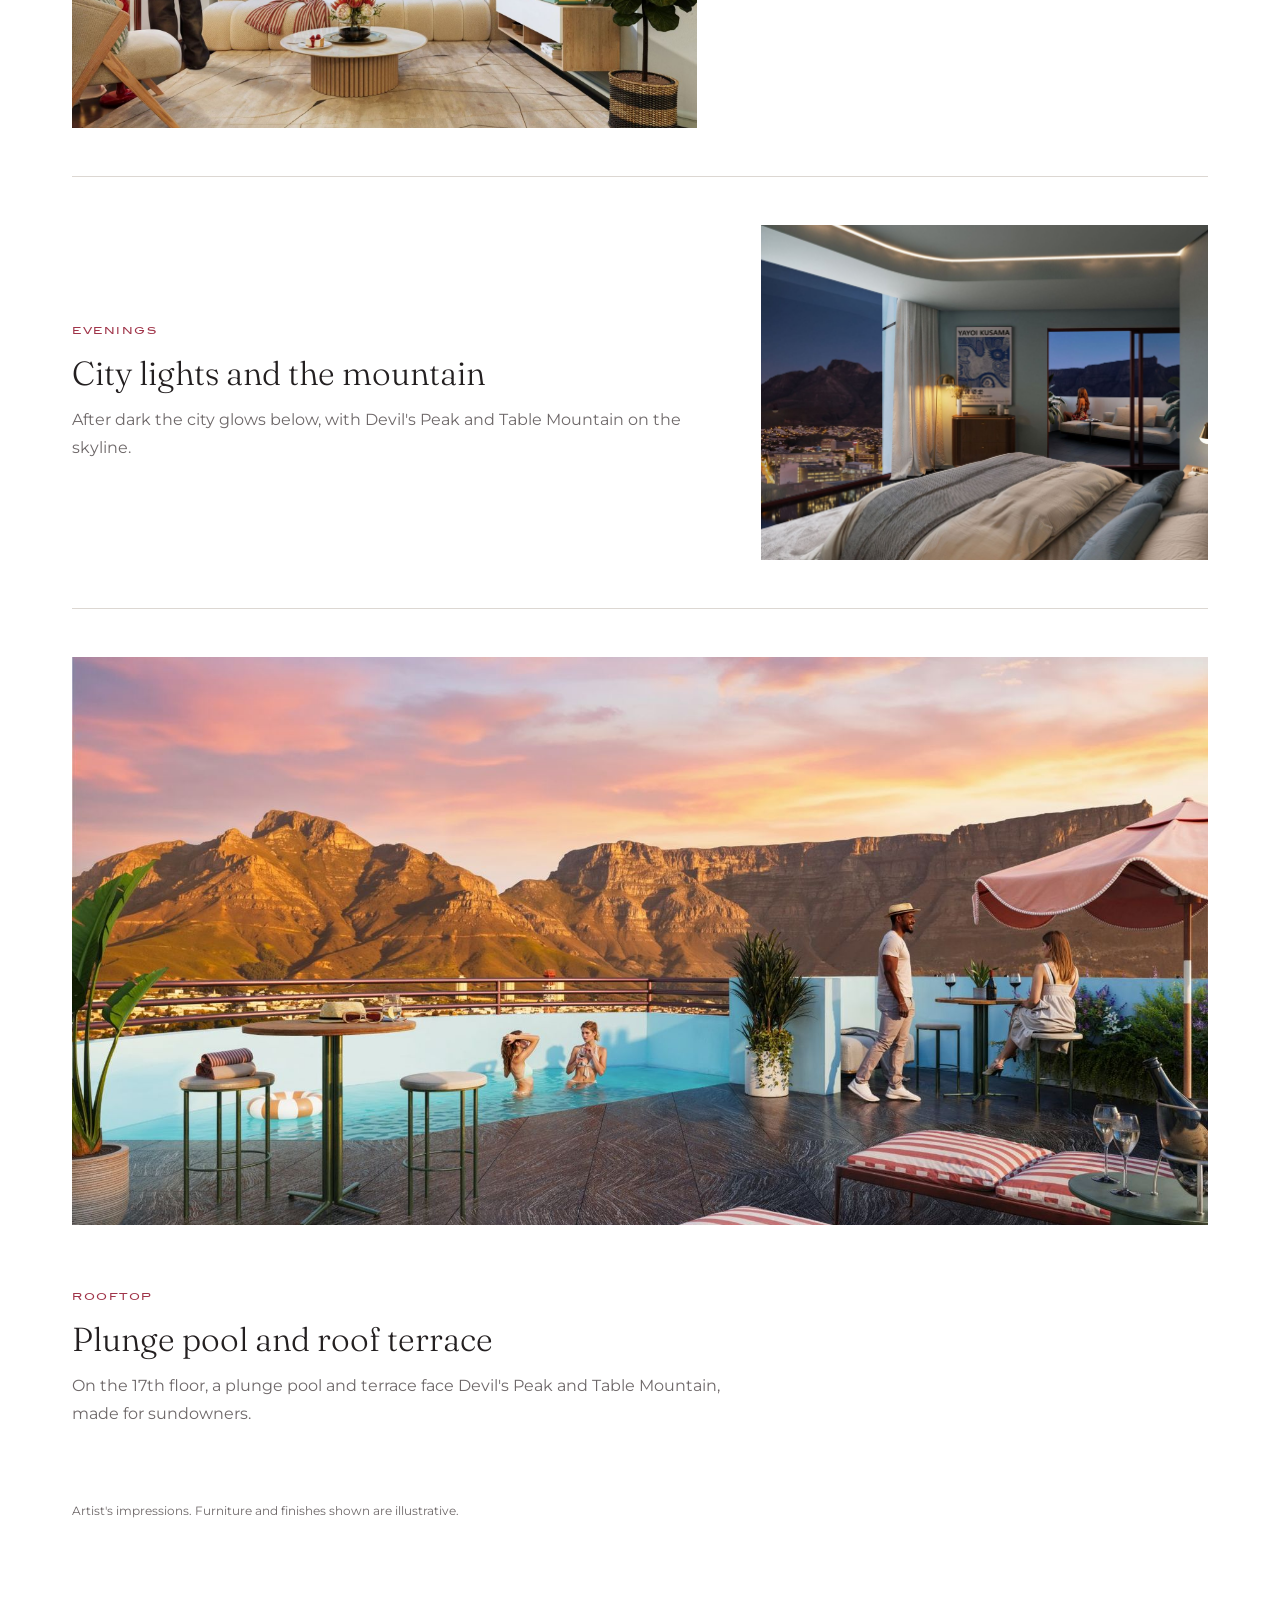
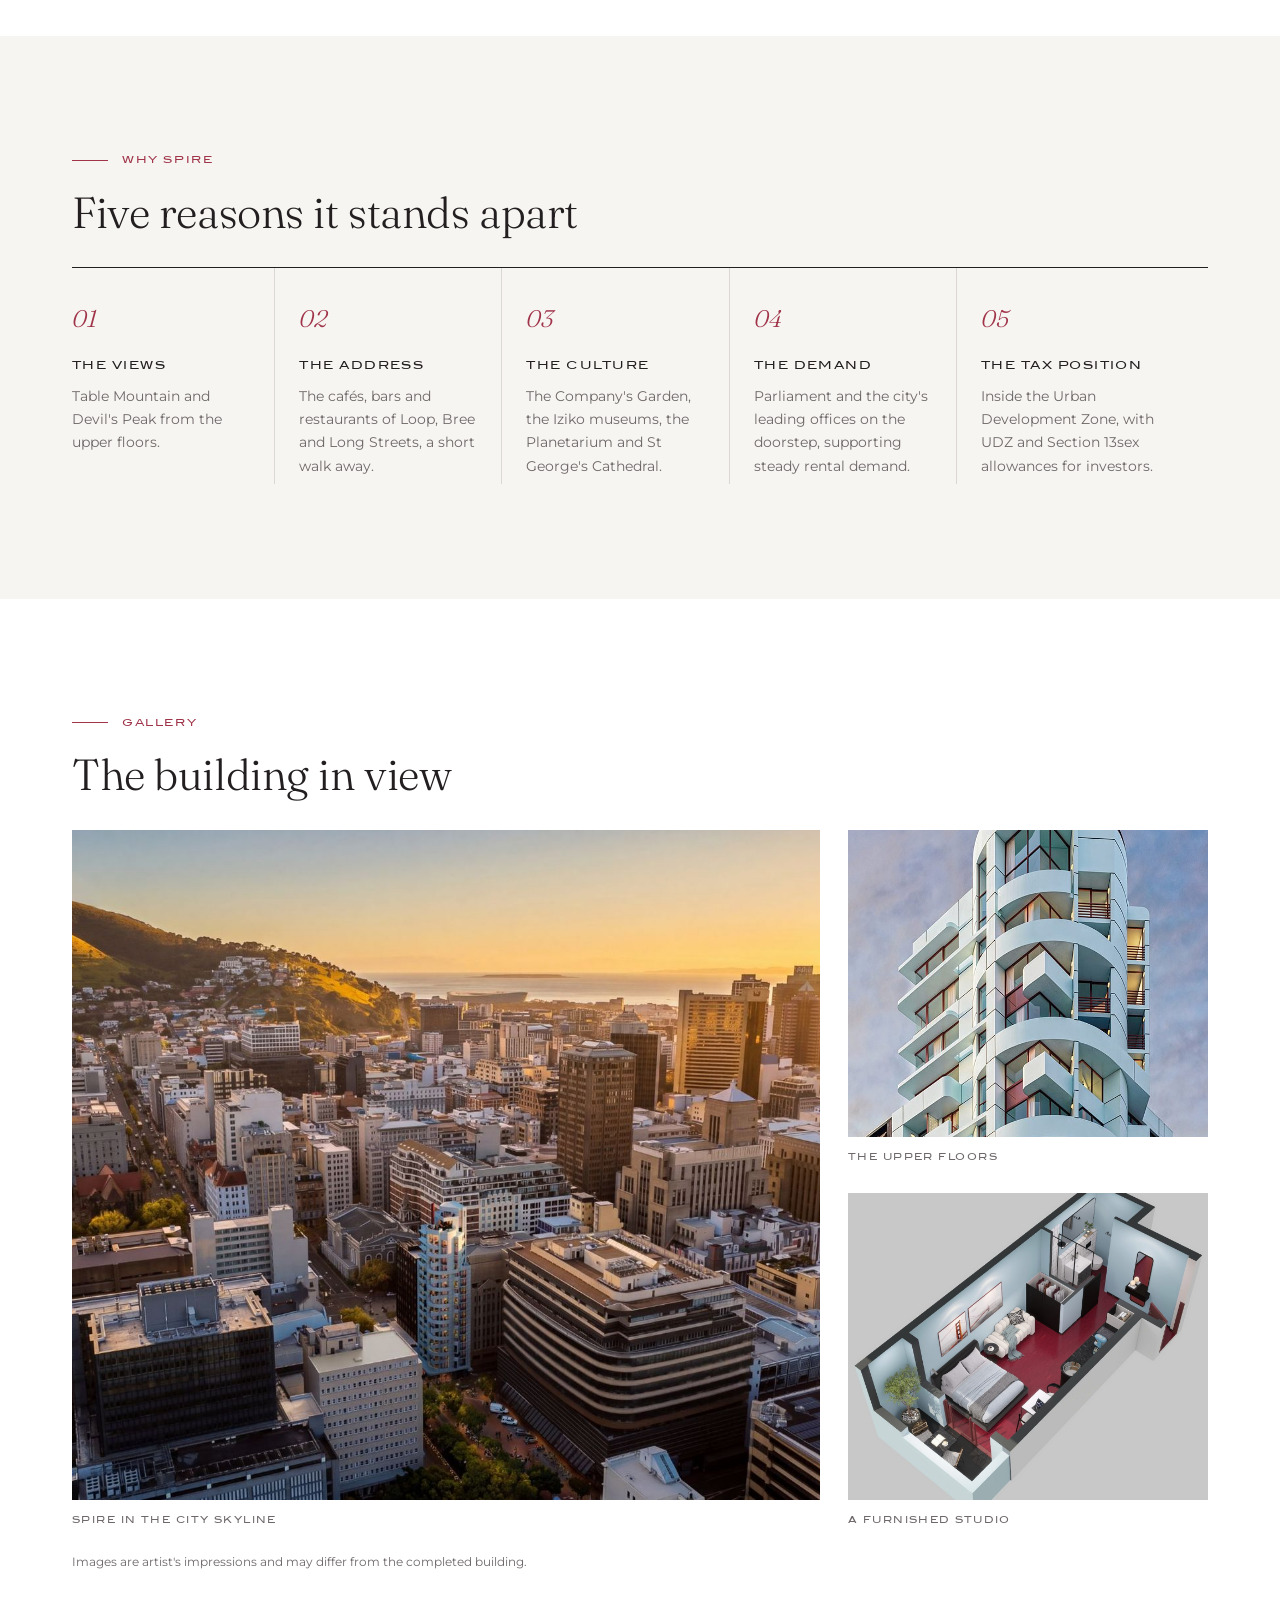
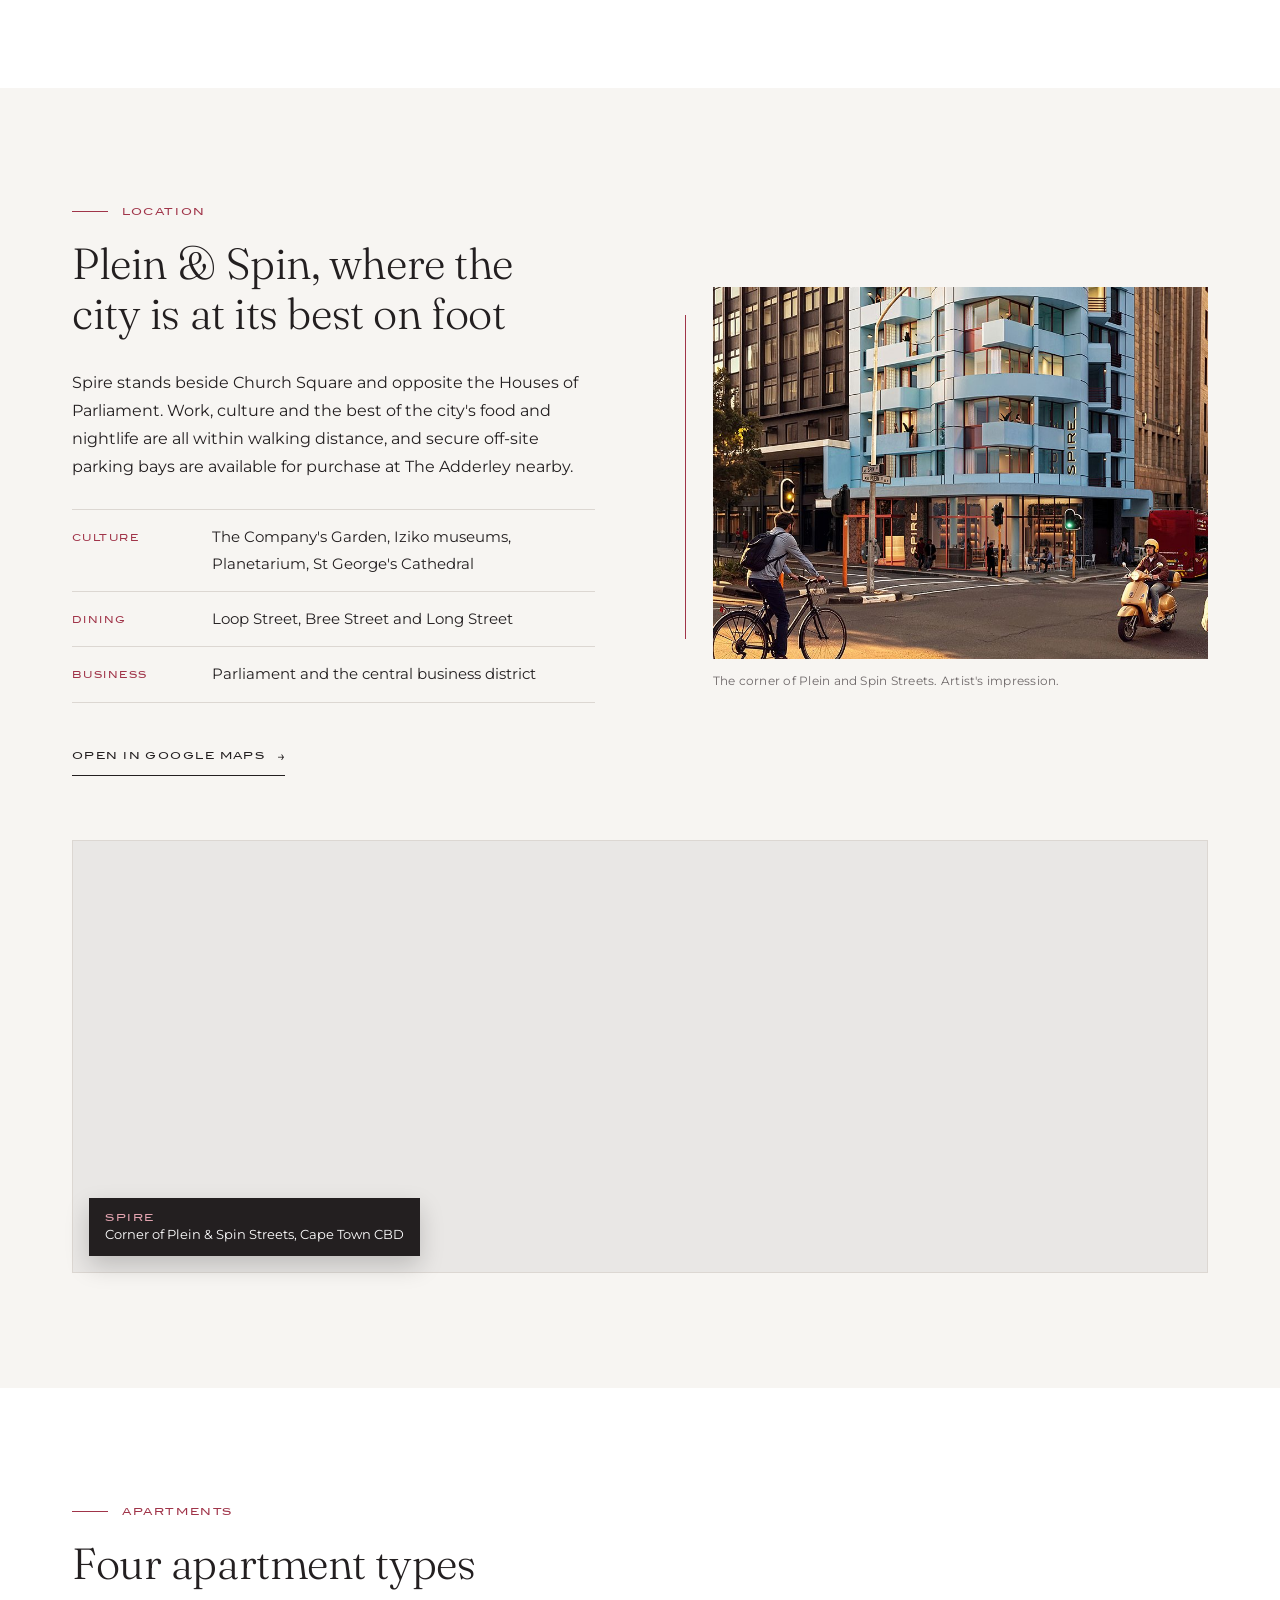
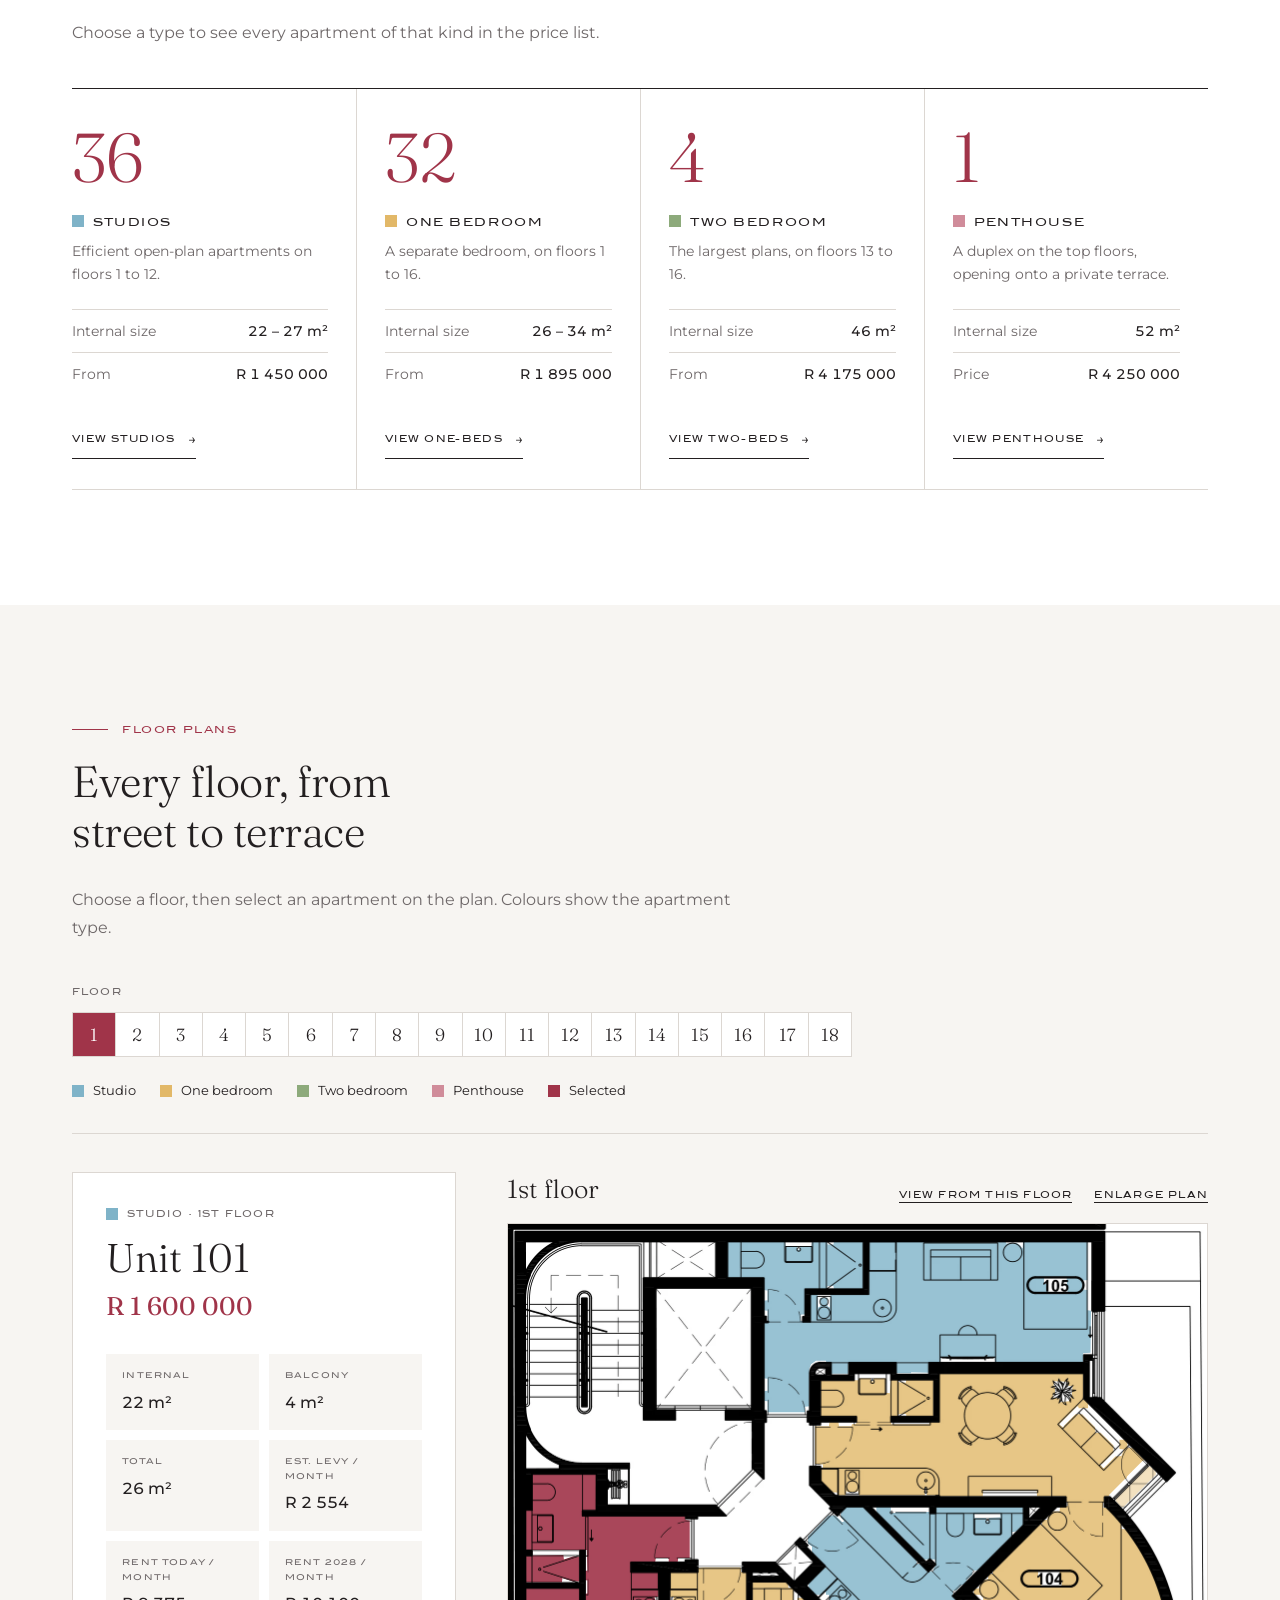
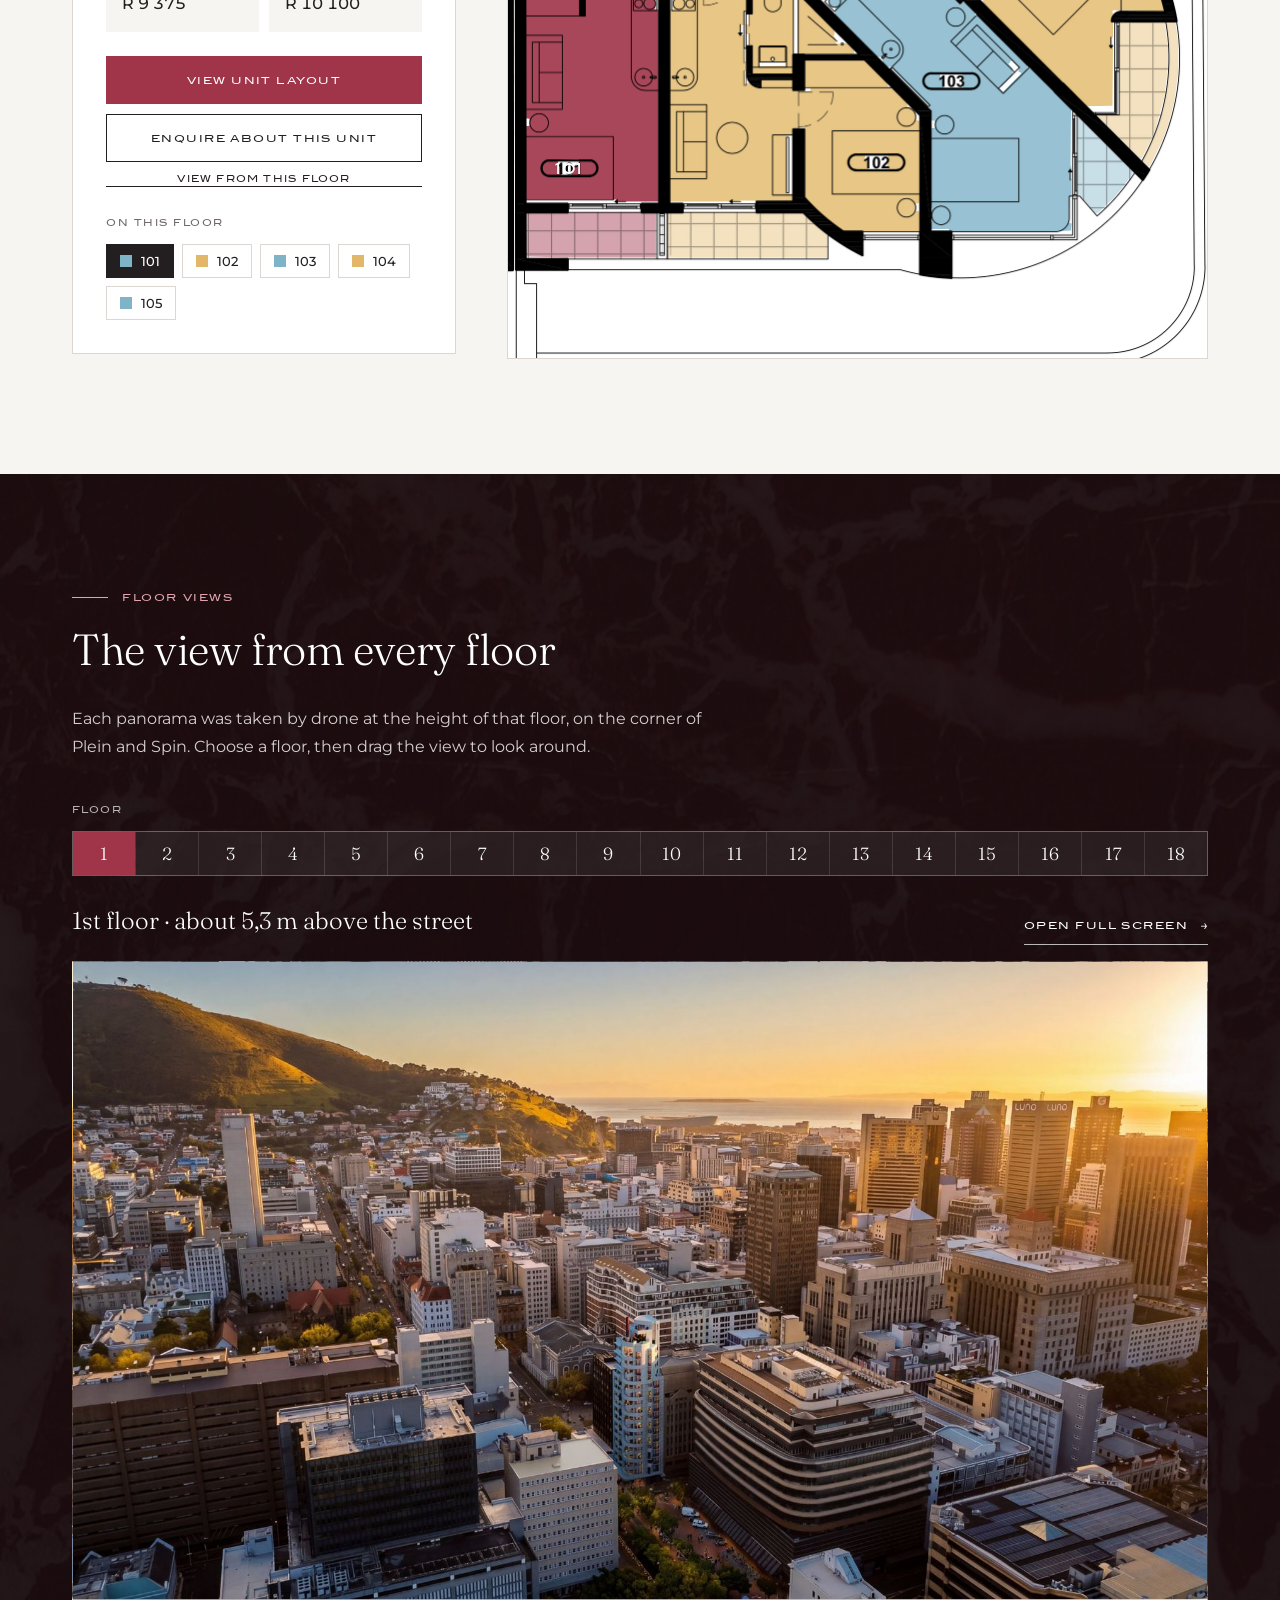
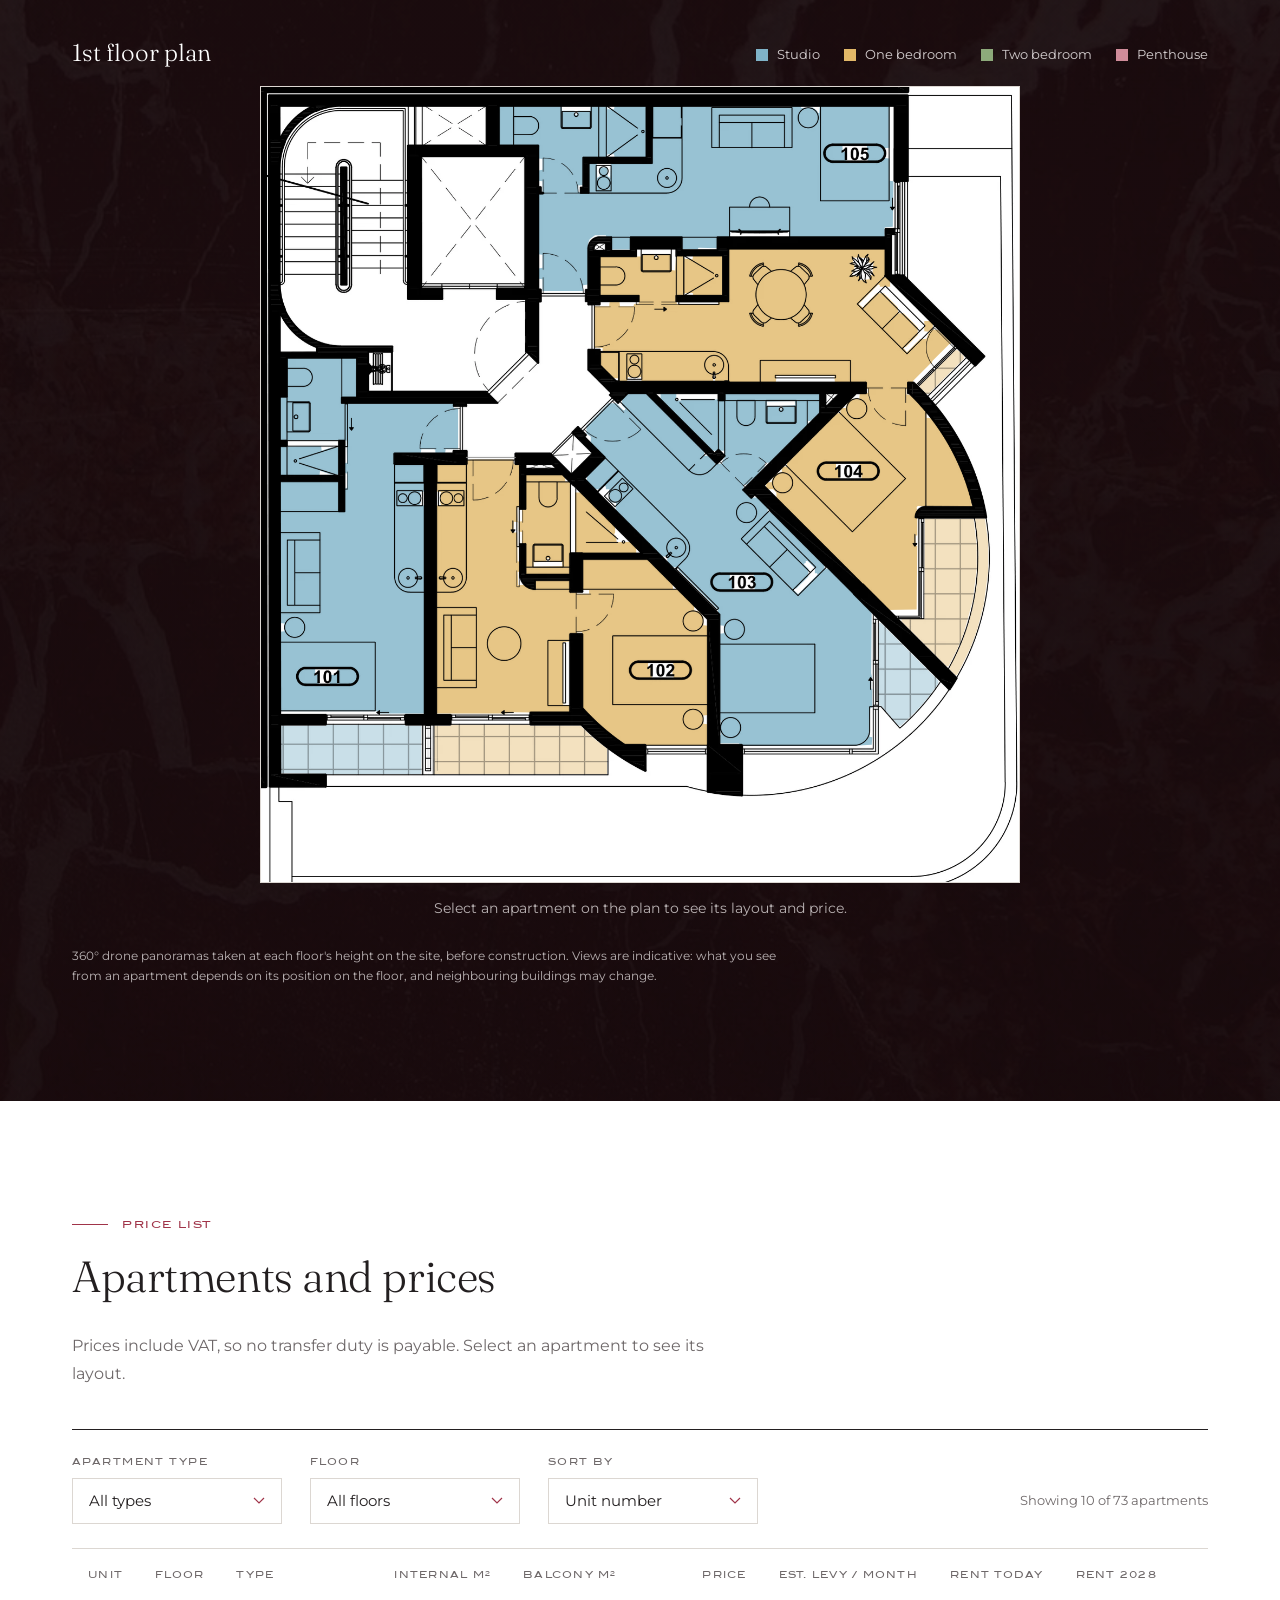
==== commit e79add65: "FAQs, deposit from 10%, UDZ asterisks, no price per m2, explorer selection holds, balconies and new " ====
--- a/index.html
+++ b/index.html
@@ -58,6 +58,7 @@
             <li><a href="#udz"><strong>UDZ allowance</strong><span>Urban Development Zone tax incentive</span></a></li>
             <li><a href="#s13sex"><strong>Section 13sex</strong><span>Allowance for rental portfolios</span></a></li>
             <li><a href="#purchasing"><strong>Purchasing</strong><span>Deposit, dates and optional extras</span></a></li>
+            <li><a href="#faq"><strong>FAQs</strong><span>Questions buyers ask</span></a></li>
           </ul>
         </li>
         <li class="has-menu" data-group="perch">
@@ -96,7 +97,7 @@
 <section class="facts" aria-label="Key facts">
   <div><strong>73</strong><span>Apartments</span></div>
   <div><strong>18</strong><span>Storeys</span></div>
-  <div><strong>10%</strong><span>Deposit, no transfer duty</span></div>
+  <div><strong><small>from</small> 10%</strong><span>Deposit, no transfer duty</span></div>
   <div><strong>2028</strong><span>Estimated occupation, December</span></div>
 </section>
 
@@ -245,6 +246,12 @@
       <figcaption>The corner of Plein and Spin Streets. Artist's impression.</figcaption>
     </figure>
   </div>
+  <div class="wrap">
+    <div class="map-frame">
+      <iframe title="Map: Spire on the corner of Plein and Spin Streets, Cape Town" src="https://maps.google.com/maps?q=-33.9256563,18.421706&amp;z=17&amp;hl=en&amp;output=embed" loading="lazy" referrerpolicy="no-referrer-when-downgrade" allowfullscreen></iframe>
+      <p class="map-tag"><strong>Spire</strong>Corner of Plein &amp; Spin Streets, Cape Town CBD</p>
+    </div>
+  </div>
 </section>
 
 <section class="section" id="apartments" data-group="apartments">
@@ -305,6 +312,23 @@
     <div class="view-frame" id="viewFrame">
       <iframe title="360° view from the selected floor" allow="fullscreen; gyroscope; accelerometer" allowfullscreen></iframe>
       <button class="btn view-start" type="button">Load the 360° view</button>
+    </div>
+    <div class="view-plan">
+      <div class="view-plan-head">
+        <h3 id="viewPlanTitle">Floor plan</h3>
+        <ul class="legend legend-light" aria-label="Colour key">
+          <li><i class="sw t-studio"></i>Studio</li>
+          <li><i class="sw t-1bed"></i>One bedroom</li>
+          <li><i class="sw t-2bed"></i>Two bedroom</li>
+          <li><i class="sw t-ph"></i>Penthouse</li>
+        </ul>
+      </div>
+      <div class="plan-canvas view-plan-canvas">
+        <svg class="plan-fills" id="viewPlanFills" xmlns="http://www.w3.org/2000/svg" role="group" aria-label="Apartments on this floor"></svg>
+        <img id="viewPlanImage" alt="">
+        <svg class="plan-labels" id="viewPlanLabels" xmlns="http://www.w3.org/2000/svg" aria-hidden="true"></svg>
+      </div>
+      <p class="view-plan-hint">Select an apartment on the plan to see its layout and price.</p>
     </div>
     <p class="note">360° drone panoramas taken at each floor's height on the site, before construction. Views are indicative: what you see from an apartment depends on its position on the floor, and neighbouring buildings may change.</p>
   </div>
@@ -402,6 +426,7 @@
             <div><dt>Years 2 to 11 (8% a year)</dt><dd id="exY2"></dd></div>
           </dl>
         </div>
+        <p class="tax-small" id="udz-figure">* The "UDZ year 1" figure shown for each apartment is this year-one deduction: 20% of the qualifying cost, which is 55% of the purchase price. It applies only to investors who qualify for the allowance.</p>
       </article>
       <article class="tax-card" id="s13sex">
         <p class="tax-label">13sex</p>
@@ -446,10 +471,93 @@
     <p class="label">Purchasing</p>
     <h2>Buying at Spire</h2>
     <div class="steps">
-      <div><strong>10%</strong><h3>Deposit</h3><p>Payable within seven days of signing the sale agreement.</p></div>
+      <div><strong><small>from</small> 10%</strong><h3>Deposit</h3><p>A deposit from 10% of the price, payable within seven days of signing the sale agreement.</p></div>
       <div><strong>Nil</strong><h3>Transfer duty</h3><p>Prices include VAT, so no transfer duty applies.</p></div>
       <div><strong>Dec 2028</strong><h3>Estimated occupation</h3><p>Transfer is expected to follow in January 2029.</p></div>
       <div><strong>Extras</strong><h3>Optional additions</h3><p>Furniture packages, air-conditioning and parking bays at The Adderley.</p></div>
+    </div>
+  </div>
+</section>
+
+<section class="section" id="faq" data-group="investment">
+  <div class="wrap">
+    <p class="label">FAQs</p>
+    <h2>Questions buyers ask</h2>
+    <p class="intro">Answers to the questions we hear most often. For anything else, please get in touch.</p>
+    <div class="faq">
+      <div class="faq-group">
+        <h3>The building</h3>
+        <details class="faq-item">
+          <summary>Where is Spire?</summary>
+          <div class="faq-a"><p>On the corner of Plein and Spin Streets in the Cape Town CBD, beside Church Square and opposite the Houses of Parliament. The Company's Garden, the Iziko museums and the restaurants of Loop, Bree and Long Streets are a short walk away. <a href="#location">See the map</a>.</p></div>
+        </details>
+        <details class="faq-item">
+          <summary>Who is developing and designing it?</summary>
+          <div class="faq-a"><p>Spire is developed by Signatura and designed by Robert Silke &amp; Partners. It is an 18-storey building with 73 apartments.</p></div>
+        </details>
+        <details class="faq-item">
+          <summary>What types of apartment are there?</summary>
+          <div class="faq-a"><p>Studios on floors 1 to 12, one-bedroom apartments on floors 1 to 16, two-bedroom apartments on floors 13 to 16, and a duplex penthouse on the 17th and 18th floors. <a href="#apartments">Compare the apartment types</a>.</p></div>
+        </details>
+        <details class="faq-item">
+          <summary>Are there shared facilities?</summary>
+          <div class="faq-a"><p>The 17th floor has a communal roof terrace with a plunge pool, facing Table Mountain and Devil's Peak. At street level there is a coffee shop and a reception.</p></div>
+        </details>
+        <details class="faq-item">
+          <summary>Is there parking?</summary>
+          <div class="faq-a"><p>There is no parking in the building. Secure parking bays at The Adderley, nearby, are available to buy as an optional extra.</p></div>
+        </details>
+      </div>
+      <div class="faq-group">
+        <h3>Buying</h3>
+        <details class="faq-item">
+          <summary>What do apartments cost?</summary>
+          <div class="faq-a"><p>Prices start from <span data-faq-from>R1,45 million</span>, including VAT. Every apartment's price, size and estimated levy is in the <a href="#prices">price list</a>.</p></div>
+        </details>
+        <details class="faq-item">
+          <summary>Is transfer duty payable?</summary>
+          <div class="faq-a"><p>No. Prices include VAT, so no transfer duty is payable.</p></div>
+        </details>
+        <details class="faq-item">
+          <summary>How much deposit do I need?</summary>
+          <div class="faq-a"><p>Deposits are from 10% of the purchase price, payable within seven days of signing the sale agreement.</p></div>
+        </details>
+        <details class="faq-item">
+          <summary>When will Spire be ready?</summary>
+          <div class="faq-a"><p>Occupation is estimated for December 2028, with transfer expected to follow in January 2029.</p></div>
+        </details>
+        <details class="faq-item">
+          <summary>What optional extras are there?</summary>
+          <div class="faq-a"><p>Furniture packages, air-conditioning and parking bays at The Adderley.</p></div>
+        </details>
+        <details class="faq-item">
+          <summary>What are the monthly levies?</summary>
+          <div class="faq-a"><p>Each apartment's estimated levy is shown in the <a href="#prices">price list</a>. Levies are initial estimates and exclude municipal rates.</p></div>
+        </details>
+      </div>
+      <div class="faq-group">
+        <h3>Investing and letting</h3>
+        <details class="faq-item">
+          <summary>What rent could I expect on a long-term let?</summary>
+          <div class="faq-a"><p>Estimated long-term rents run from about R9 375 a month for a studio today, rising to about R10 100 by 2028. <a href="#rents">See the rental estimates by apartment type</a>. These are estimates, not guaranteed income.</p></div>
+        </details>
+        <details class="faq-item">
+          <summary>Can I let my apartment to short-stay guests?</summary>
+          <div class="faq-a"><p>Owners who plan to let to short-stay guests can use Perch Short Stays, a full-service short-term letting manager. <a href="perch-projections.html">See Perch's 2028 projections</a>.</p></div>
+        </details>
+        <details class="faq-item">
+          <summary>What is the UDZ allowance?</summary>
+          <div class="faq-a"><p>Spire is inside Cape Town's Urban Development Zone. Investors who let their apartment may deduct 55% of the purchase price from taxable income over 11 years: 20% in the first year and 8% a year after that. <a href="#udz">Read how it works</a>.</p></div>
+        </details>
+        <details class="faq-item">
+          <summary>What is the Section 13sex allowance?</summary>
+          <div class="faq-a"><p>An alternative for investors who own at least five new residential units that are let: 5% of 55% of the purchase price is deducted each year. <a href="#s13sex">Read how it works</a>. The two allowances cannot be claimed on the same cost.</p></div>
+        </details>
+        <details class="faq-item">
+          <summary>Should I take tax advice?</summary>
+          <div class="faq-a"><p>Yes. The information on this site is a general summary, not tax advice. A registered tax practitioner will confirm which allowance, if any, applies to you.</p></div>
+        </details>
+      </div>
     </div>
   </div>
 </section>
--- a/styles.css
+++ b/styles.css
@@ -10,10 +10,10 @@
   --stone: #EFEDEA;
   --muted: #6e6869;
   --line: #dcd7d2;
-  --t-studio: #b9a2dd;
-  --t-1bed: #f6ae4f;
-  --t-2bed: #9ccc5e;
-  --t-ph: #86b9e8;
+  --t-studio: #7fb3c8;
+  --t-1bed: #e2b868;
+  --t-2bed: #8daa7b;
+  --t-ph: #d08c9a;
   --chart-grey: #968E89;
   --blair: "Blair", "Montserrat", Arial, sans-serif;
   --serif: "Fraunces", Georgia, "Times New Roman", serif;
@@ -606,3 +606,60 @@
 .motion .hero-in .hero-head > :nth-child(2), .motion .hero-in .hero-head > :nth-child(3) { transition-delay: .45s; }
 .motion .hero-line { transform: scaleY(0); transition: transform 1.6s cubic-bezier(.65,0,.35,1); }
 .motion .hero-in .hero-line { transform: scaleY(1); }
+
+/* ---------- Asterisk links and "from" prefixes */
+a.ast { color: var(--red); text-decoration: none; font-weight: 600; margin-left: 2px; }
+a.ast:hover { text-decoration: underline; }
+.um-tax a.ast { margin: 0; font-weight: 500; border-bottom: 1px solid currentColor; }
+.facts strong small, .steps strong small { font-size: .45em; letter-spacing: .08em; text-transform: uppercase; margin-right: .25em; vertical-align: middle; }
+#udz-figure { scroll-margin-top: calc(var(--header) + 40px); }
+
+/* Explorer: while an apartment is selected, others show a light hint on hover but do not take over */
+.ex-stage.active .ex-u:not(.on):hover { fill: rgba(255,255,255,.22); stroke: rgba(160,52,73,.6); }
+
+/* Floor plans: balconies as a lighter tint of their apartment; the selected apartment in Spire red */
+.u.u-bal { opacity: .42; }
+.u.u-bal:hover { opacity: .6; }
+.u.sel { fill: var(--red); opacity: .9; }
+.u.u-bal.sel { fill: var(--red); opacity: .45; }
+.sw.t-sel { background: var(--red); }
+
+/* Floor views: the whole floor's plan under the 360° view */
+.view-plan { margin-top: 36px; }
+.view-plan-head { display: flex; justify-content: space-between; align-items: baseline; gap: 12px 24px; flex-wrap: wrap; margin-bottom: 16px; }
+.view-plan-head h3 { font-family: var(--serif); font-weight: 300; font-size: 1.5rem; }
+.legend-light li { color: #d5cfd0; }
+.view-plan-canvas { position: relative; background: #fff; max-width: 760px; margin: 0 auto; padding: 0; }
+.view-plan-canvas .u { cursor: pointer; }
+.view-plan-hint { text-align: center; font-size: .85rem; color: #b9b2b3; margin: 14px 0 0; }
+
+/* Location map */
+.map-frame { position: relative; margin-top: clamp(40px, 5vw, 64px); border: 1px solid var(--line); background: #e9e7e5; aspect-ratio: 21 / 8; }
+.map-frame iframe { position: absolute; inset: 0; width: 100%; height: 100%; border: 0; display: block; }
+.map-tag { position: absolute; left: 16px; bottom: 16px; margin: 0; background: var(--ink); color: #fff; padding: 12px 16px; font-size: .8rem; line-height: 1.5; pointer-events: none; box-shadow: 0 10px 24px rgba(0,0,0,.18); }
+.map-tag strong { display: block; font-family: var(--blair); font-weight: 500; font-size: .62rem; letter-spacing: .16em; text-transform: uppercase; color: var(--rose); }
+@media (max-width: 760px) { .map-frame { aspect-ratio: 4 / 5; } }
+
+/* The hero's red line starts under the header, so it never runs through the SPIRE logo */
+.home .hero-line { top: var(--header); }
+
+/* Explorer: the details panel always fits the window while it rides alongside the tower */
+@media (min-width: 961px) {
+  .ex-panel { max-height: calc(100vh - var(--header) - 48px); overflow-y: auto; overscroll-behavior: contain; }
+  .ex-panel h3 { font-size: 2rem; }
+  .ex-panel .up-stats > div { padding-block: 10px; }
+}
+
+/* ---------- FAQs */
+.faq { display: grid; grid-template-columns: repeat(3, minmax(0, 1fr)); gap: clamp(28px, 4vw, 56px); align-items: start; }
+.faq-group h3 { font-family: var(--blair); font-weight: 500; font-size: .62rem; letter-spacing: .16em; text-transform: uppercase; color: var(--red); margin: 0 0 8px; padding-bottom: 14px; border-bottom: 1px solid var(--ink); }
+.faq-item { border-bottom: 1px solid var(--line); }
+.faq-item summary { list-style: none; cursor: pointer; display: flex; justify-content: space-between; align-items: center; gap: 16px; padding: 18px 0; font-weight: 500; font-size: .98rem; line-height: 1.45; }
+.faq-item summary::-webkit-details-marker { display: none; }
+.faq-item summary::after { content: "+"; flex: none; font-family: var(--sans); font-weight: 300; font-size: 1.5rem; line-height: 1; color: var(--red); transition: transform .25s; }
+.faq-item[open] summary::after { transform: rotate(45deg); }
+.faq-item summary:hover { color: var(--red); }
+.faq-a p { margin: 0 0 18px; color: var(--muted); font-size: .92rem; line-height: 1.7; }
+.faq-a a { color: var(--red); text-underline-offset: 3px; }
+@media (max-width: 1080px) { .faq { grid-template-columns: 1fr 1fr; } }
+@media (max-width: 760px) { .faq { grid-template-columns: 1fr; } }
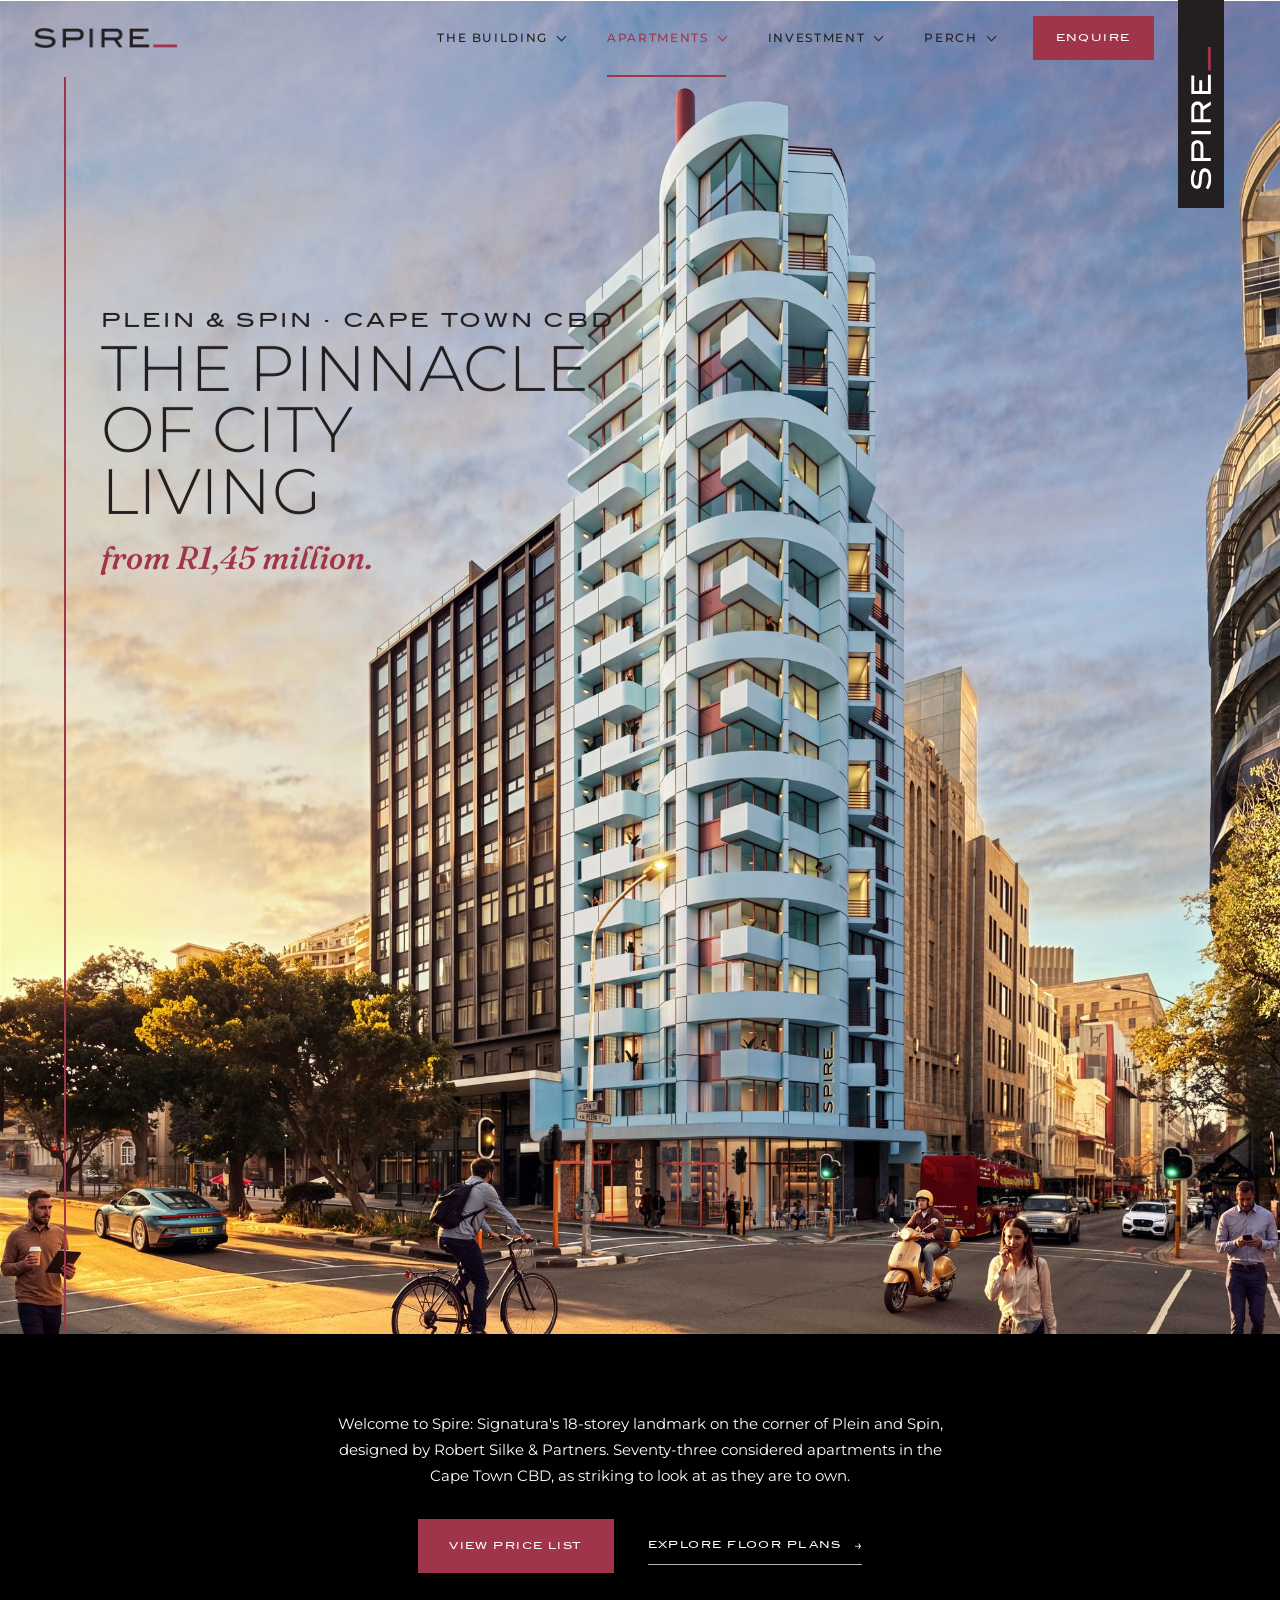
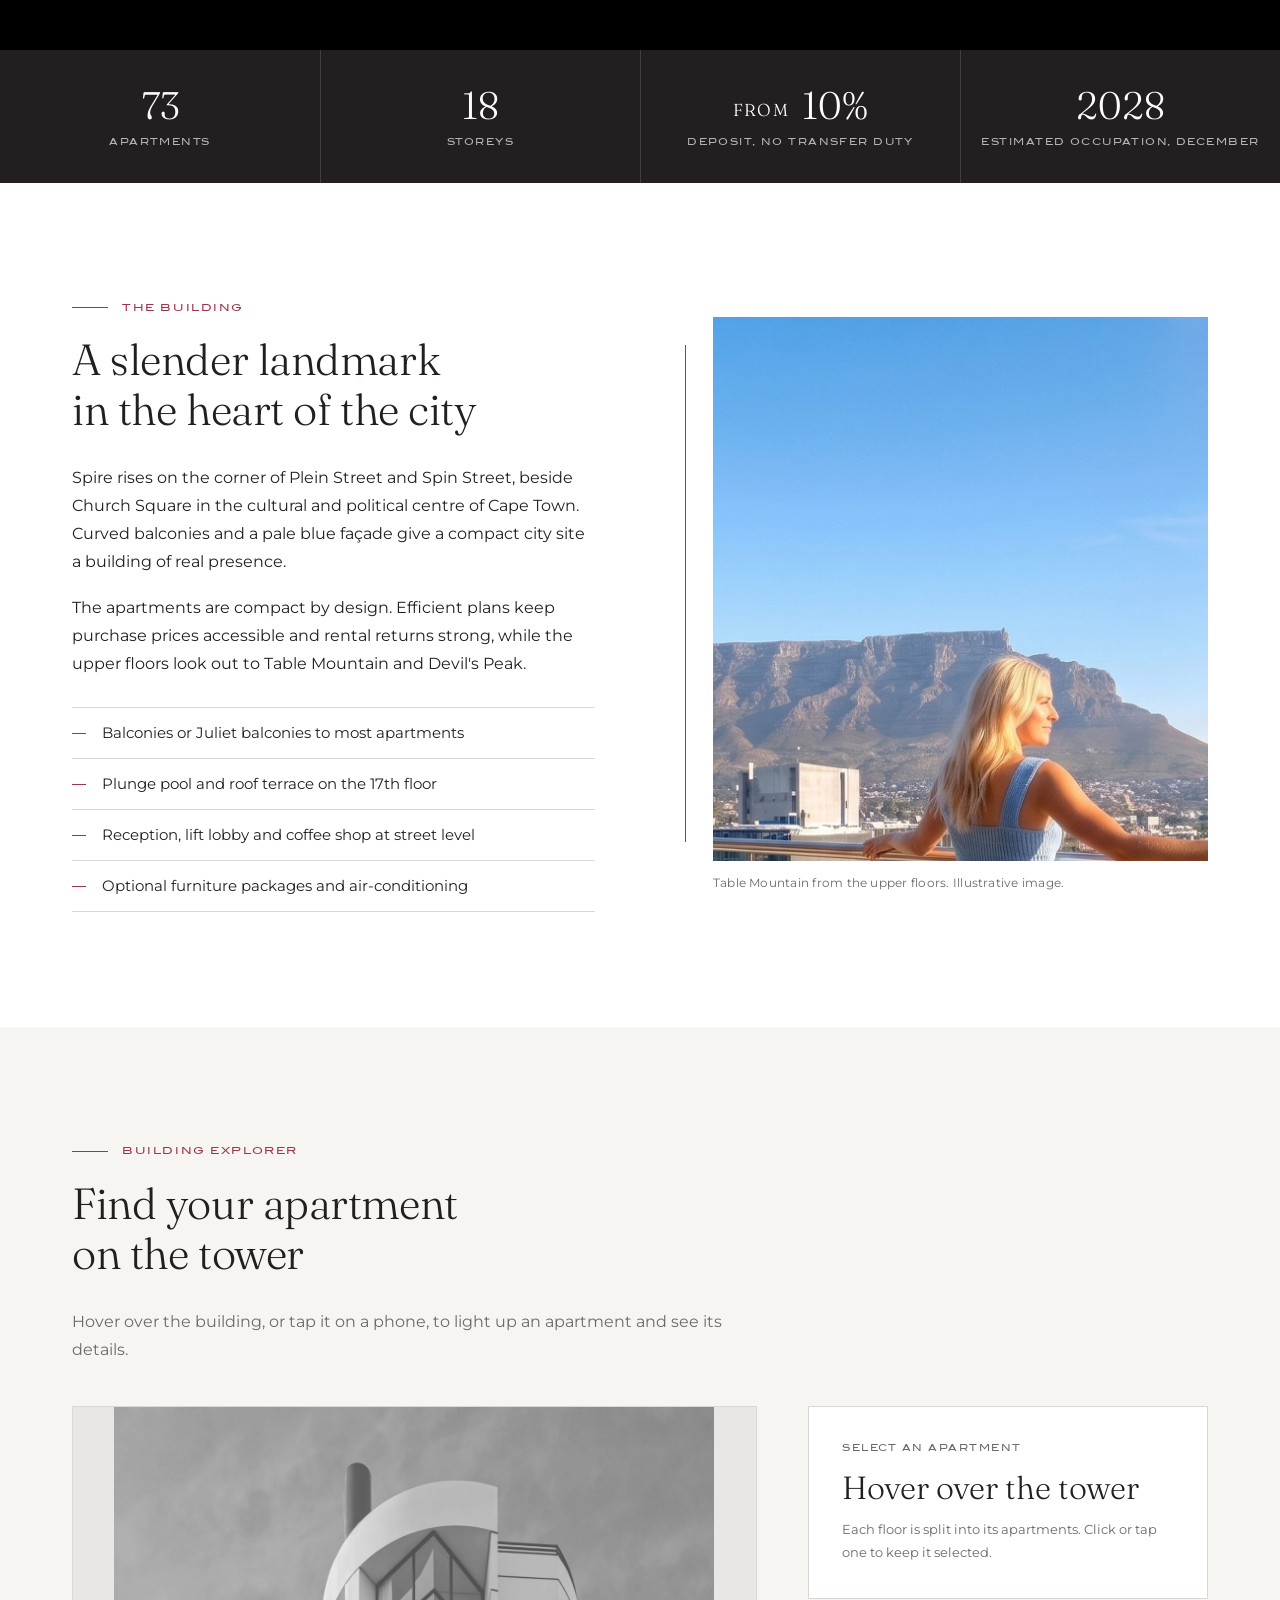
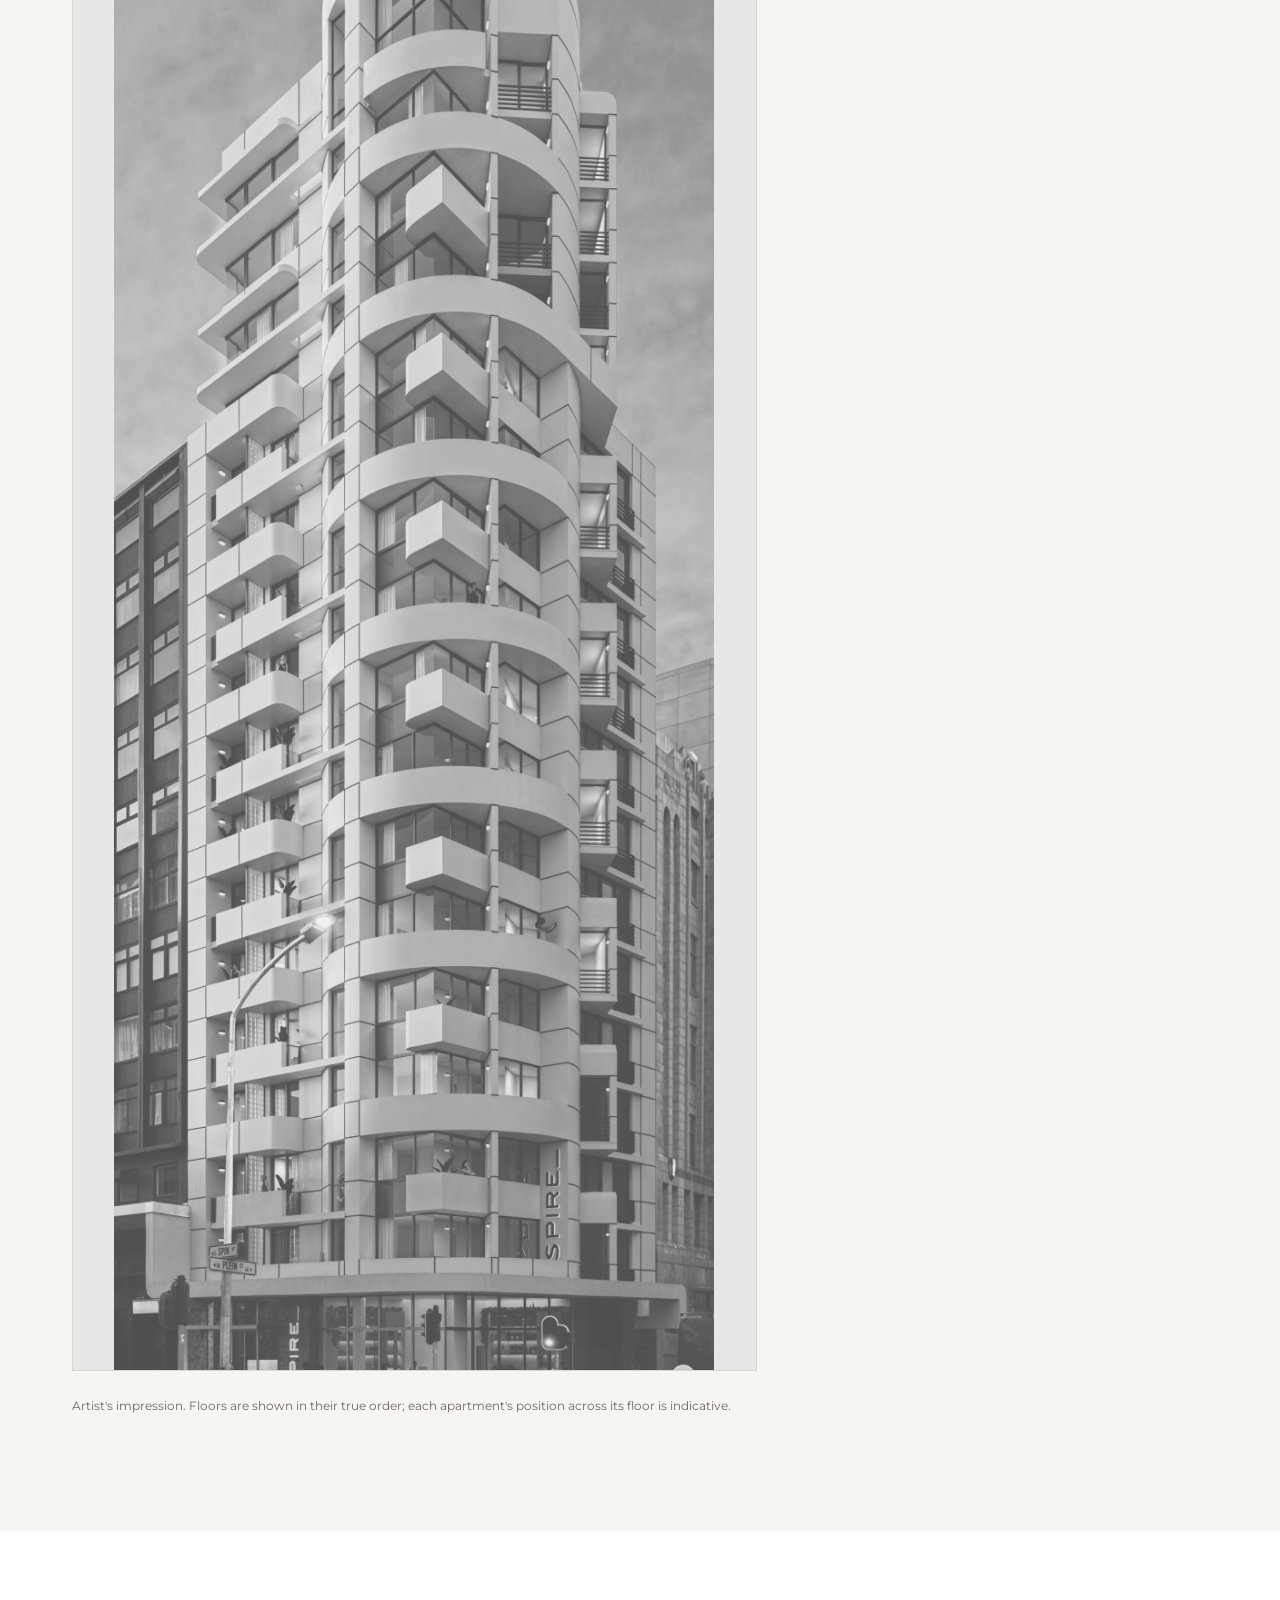
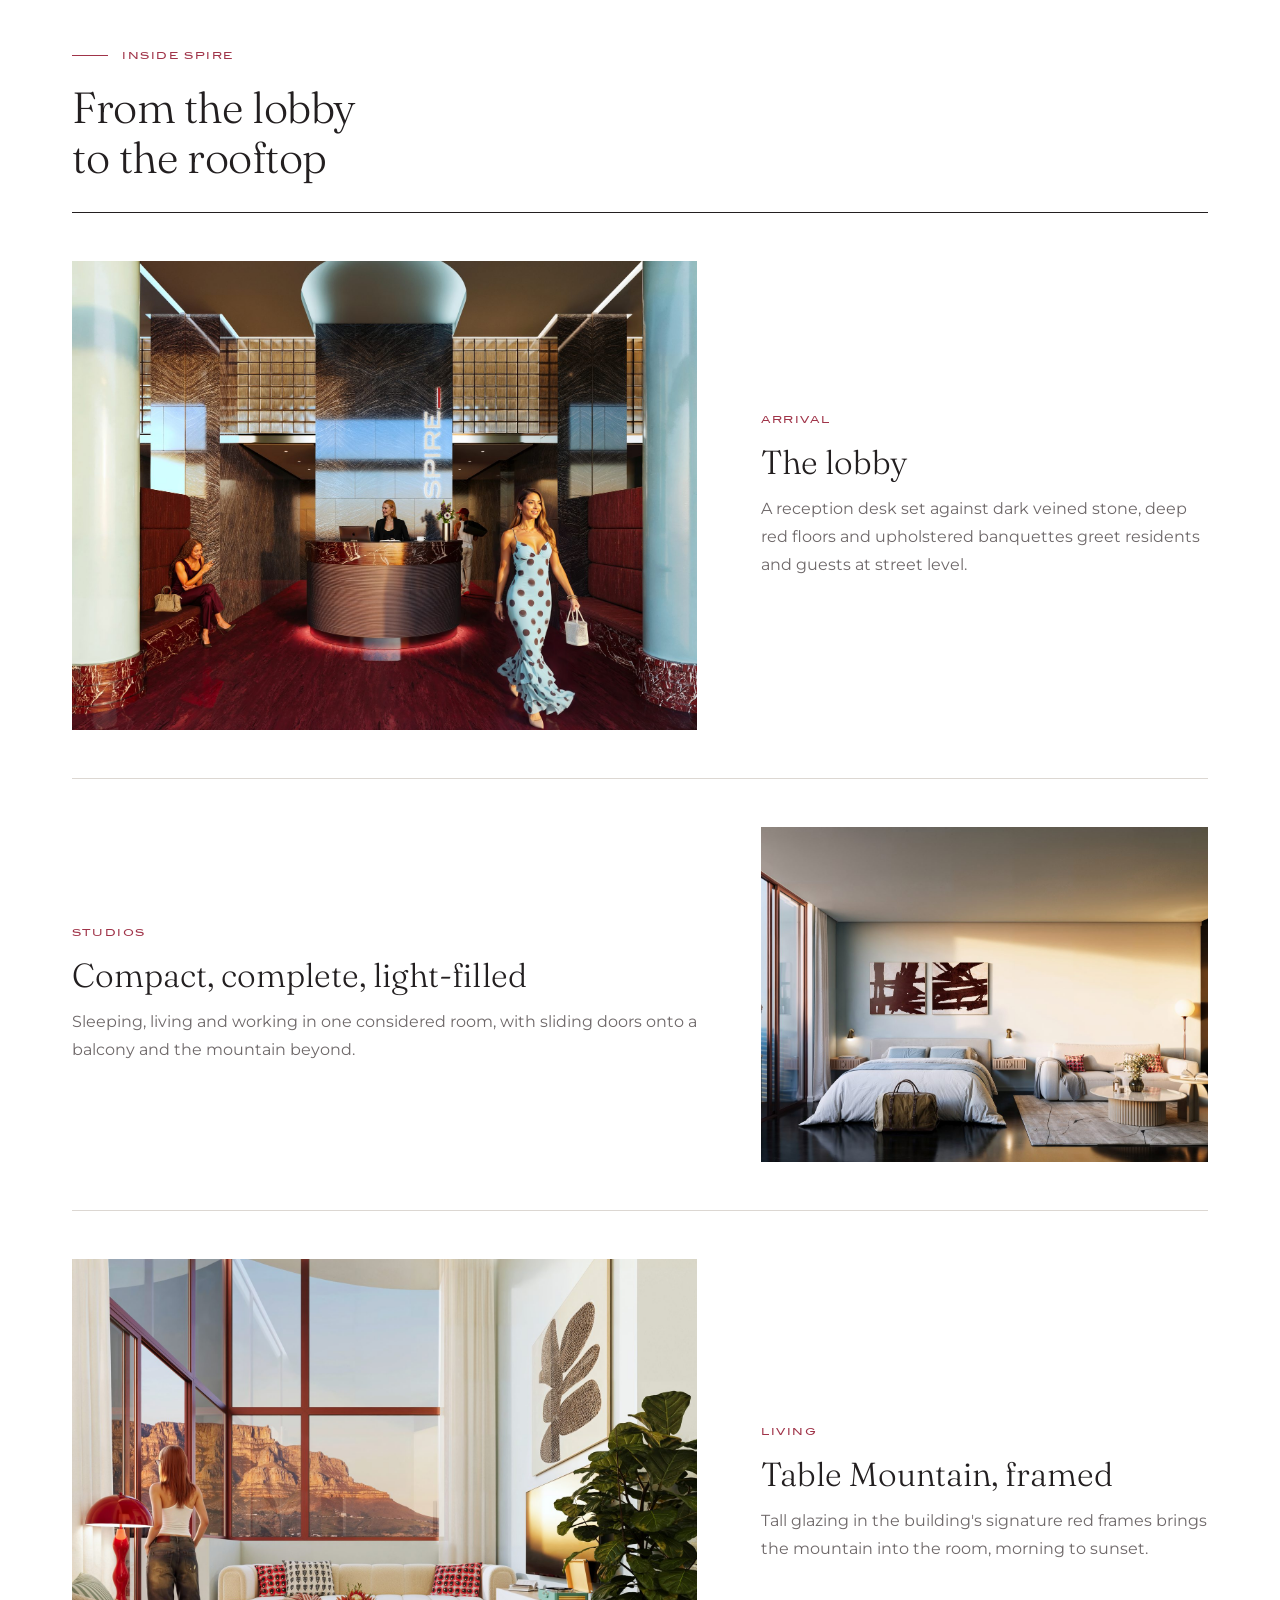
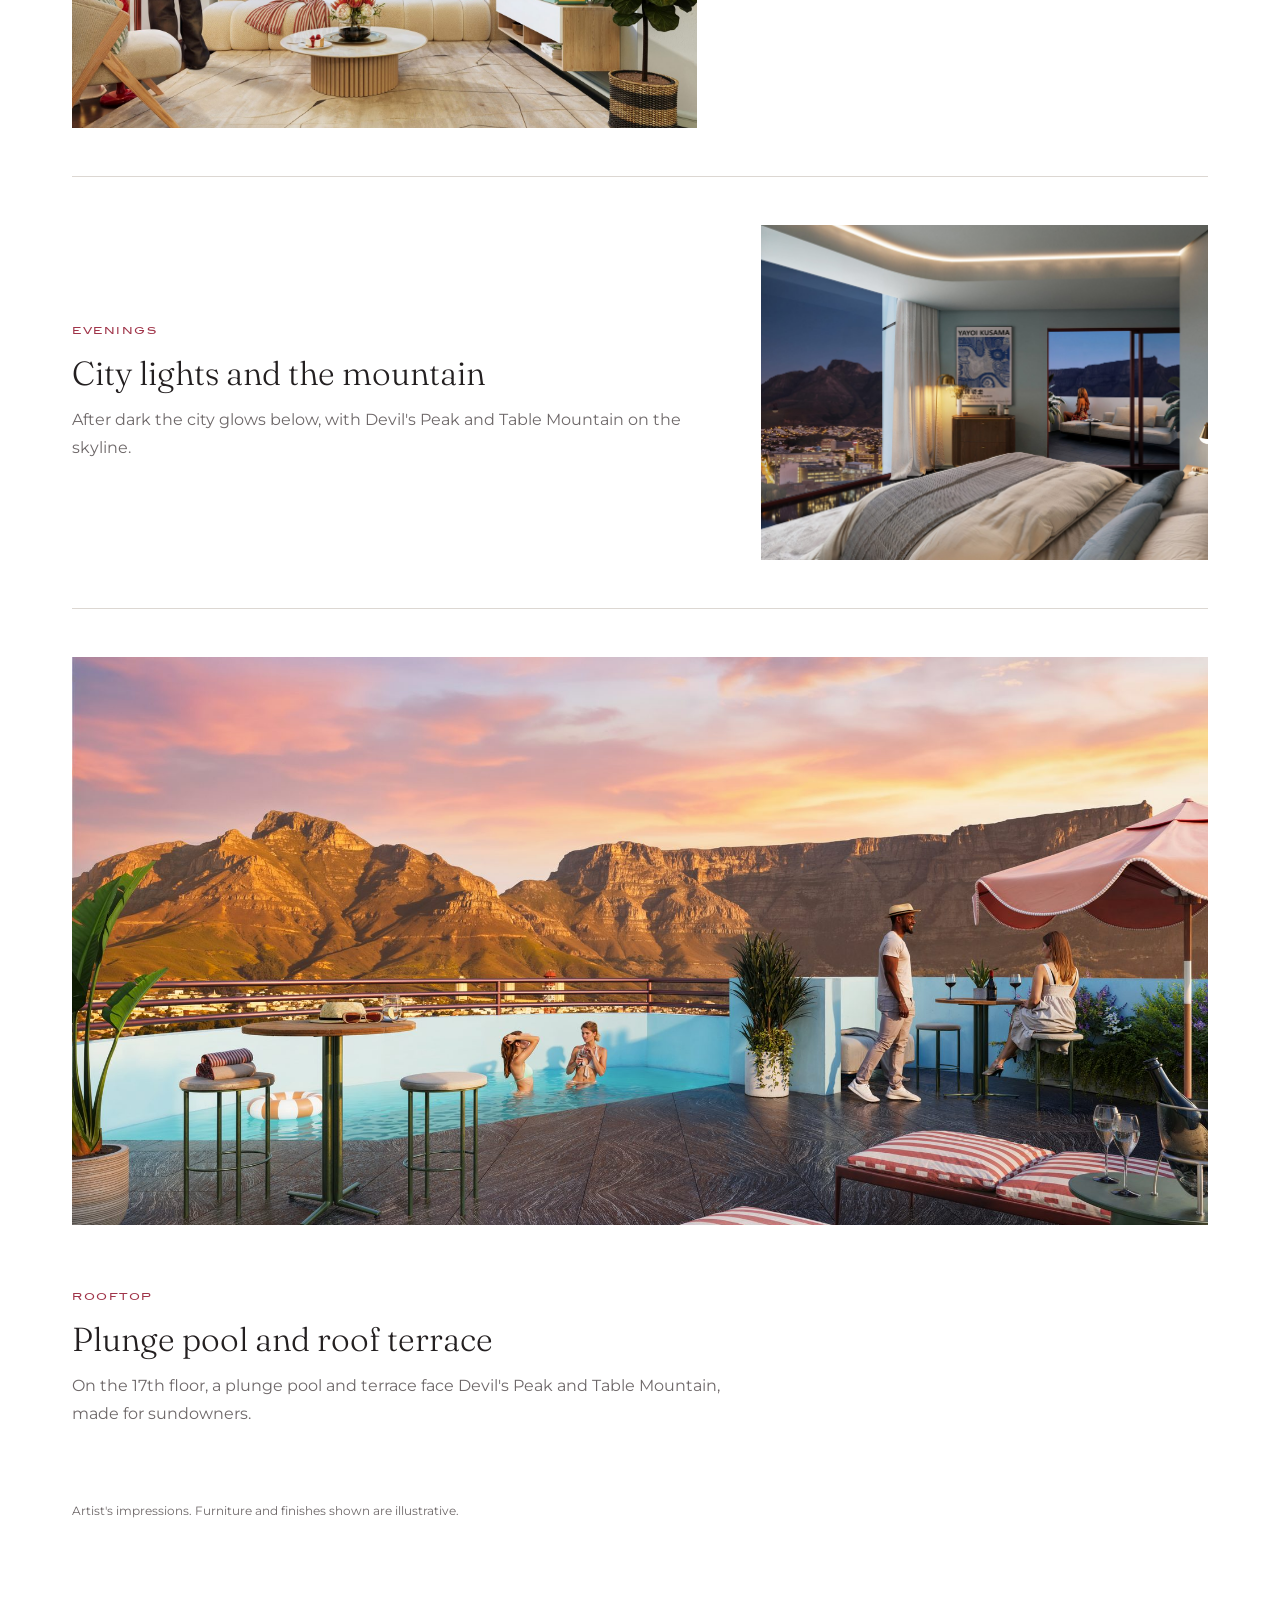
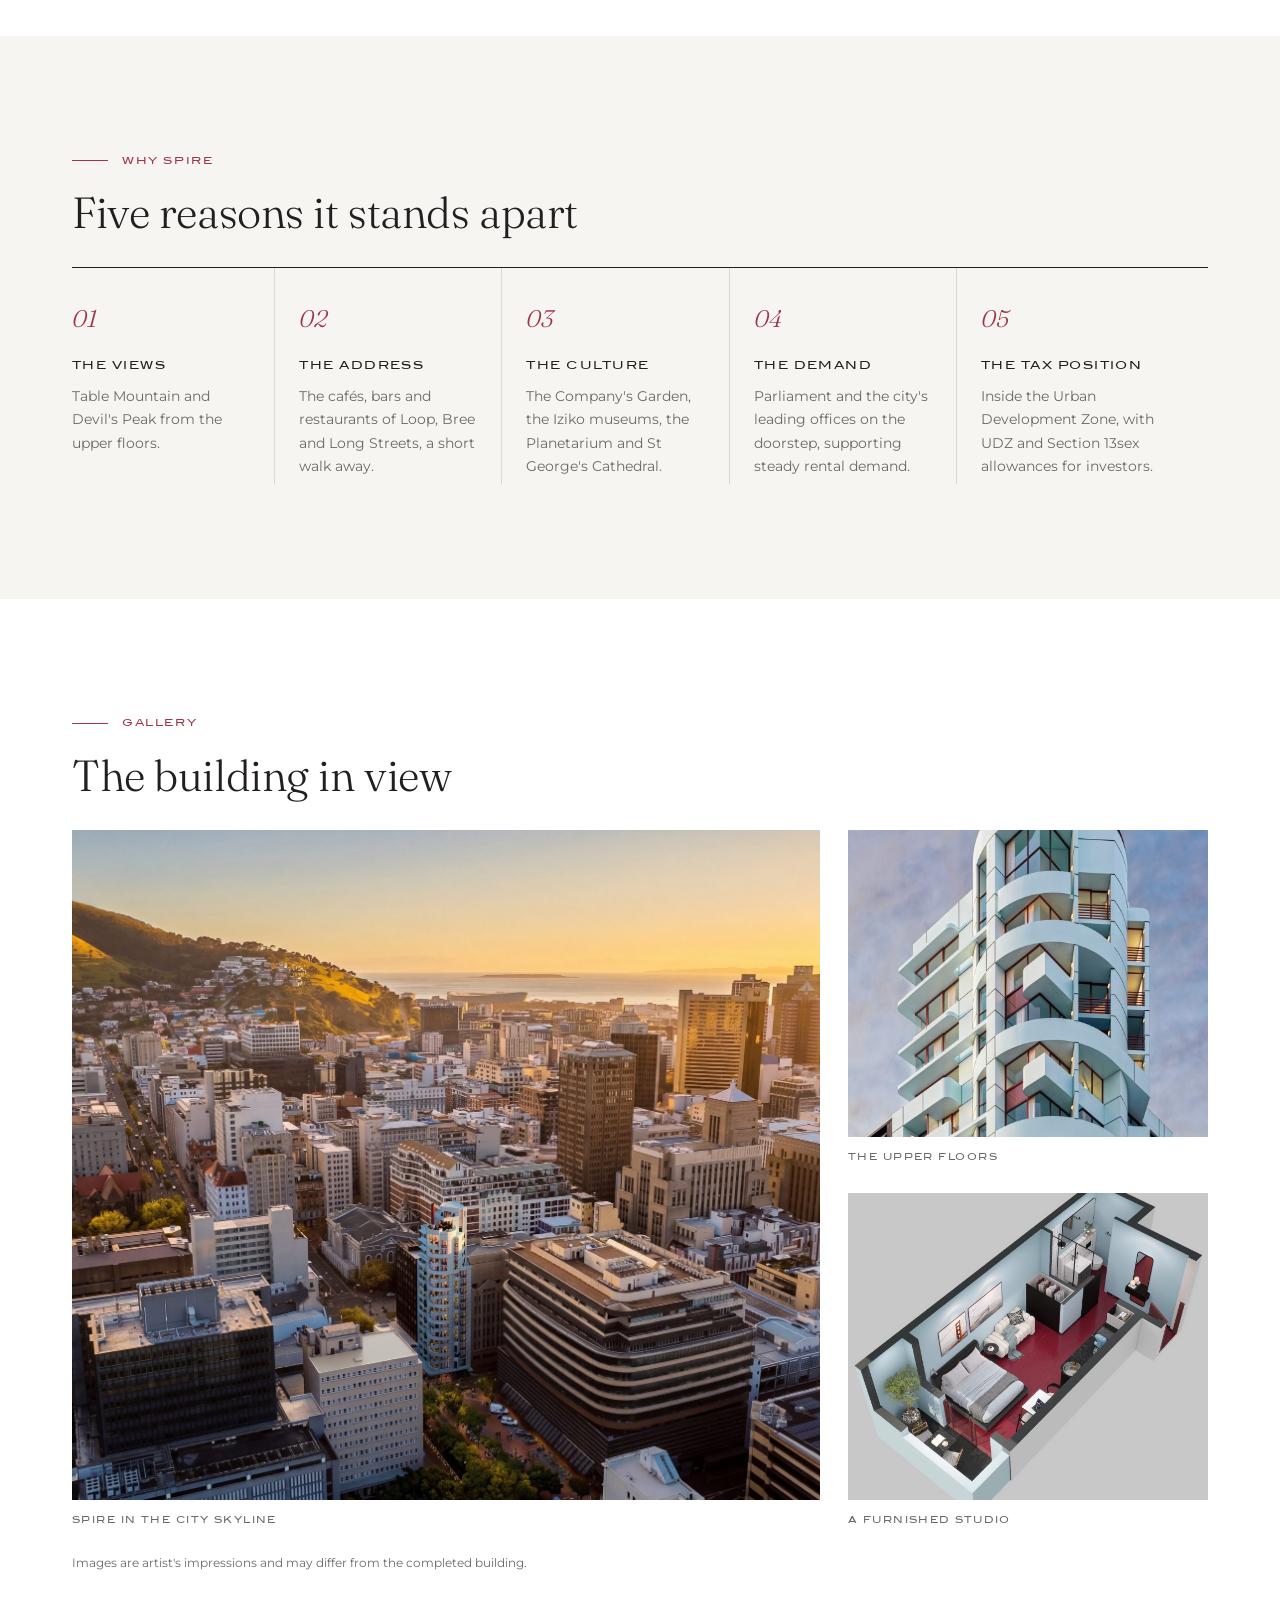
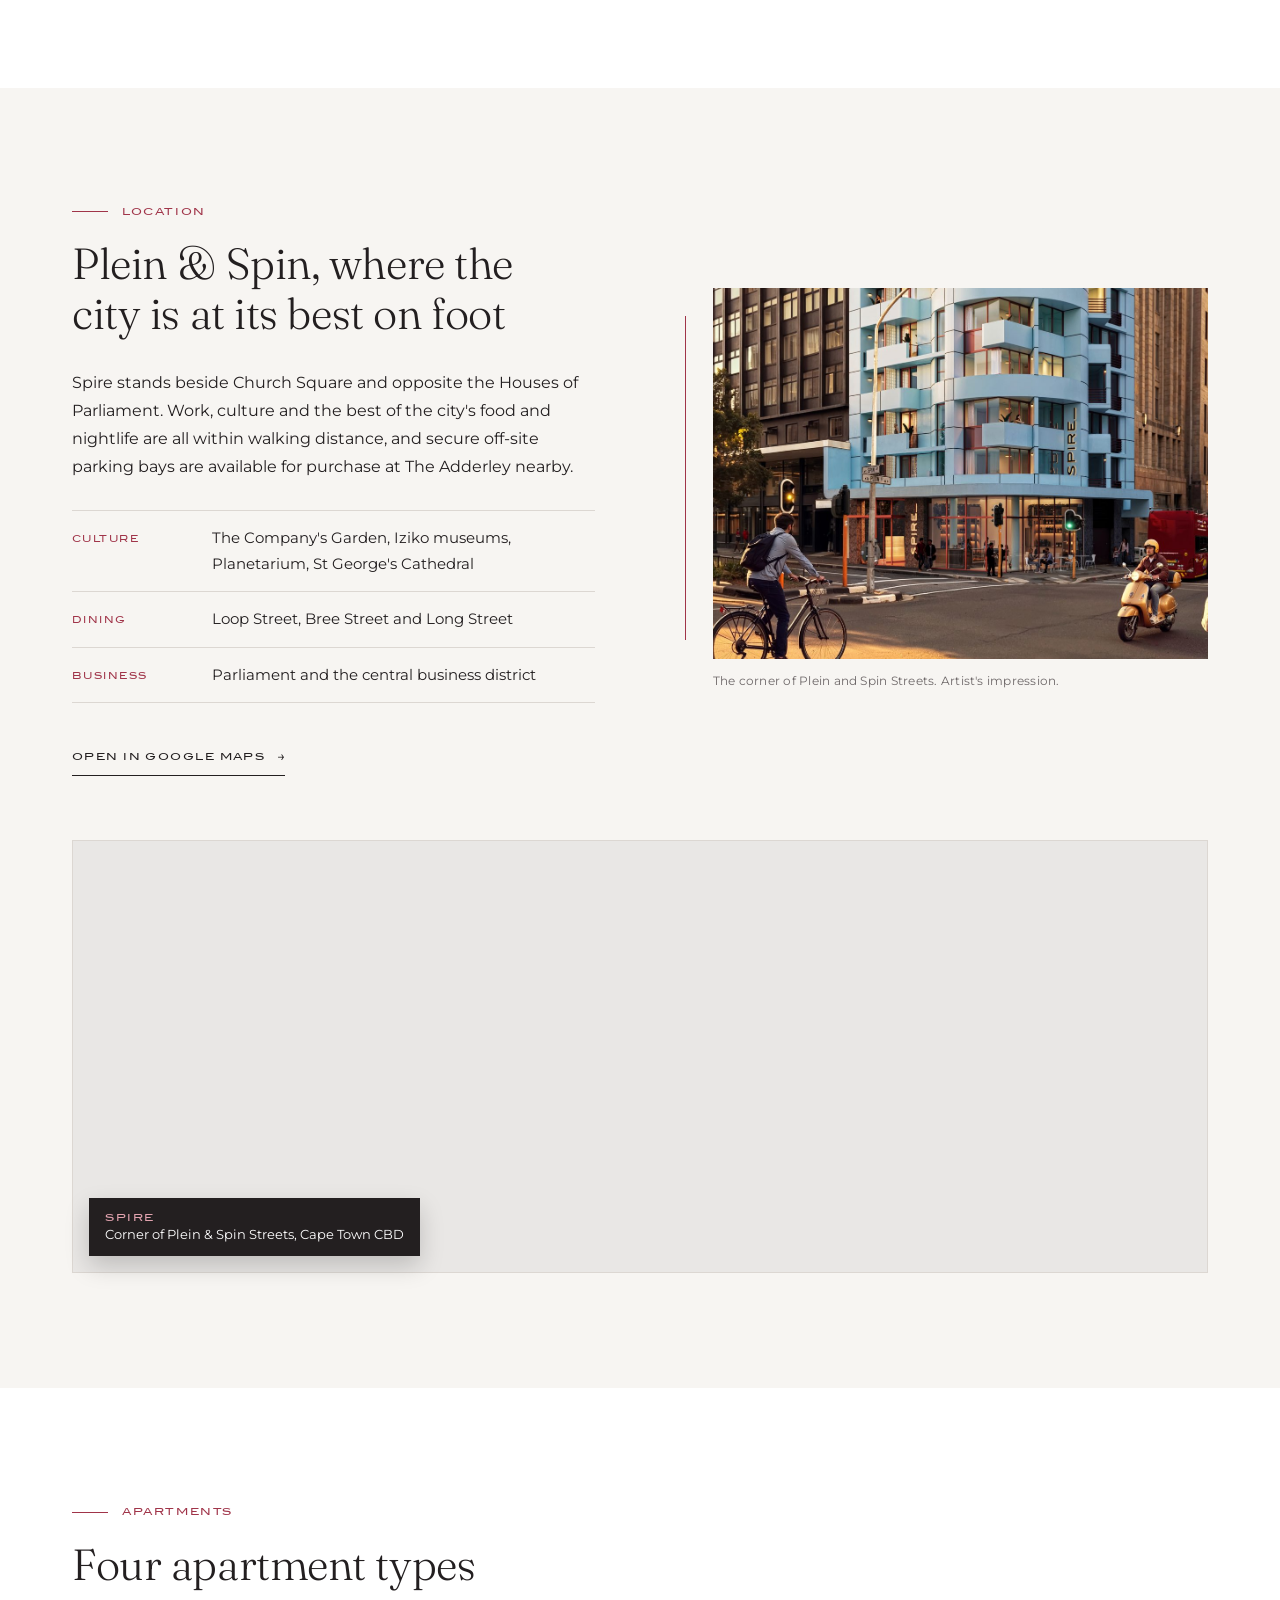
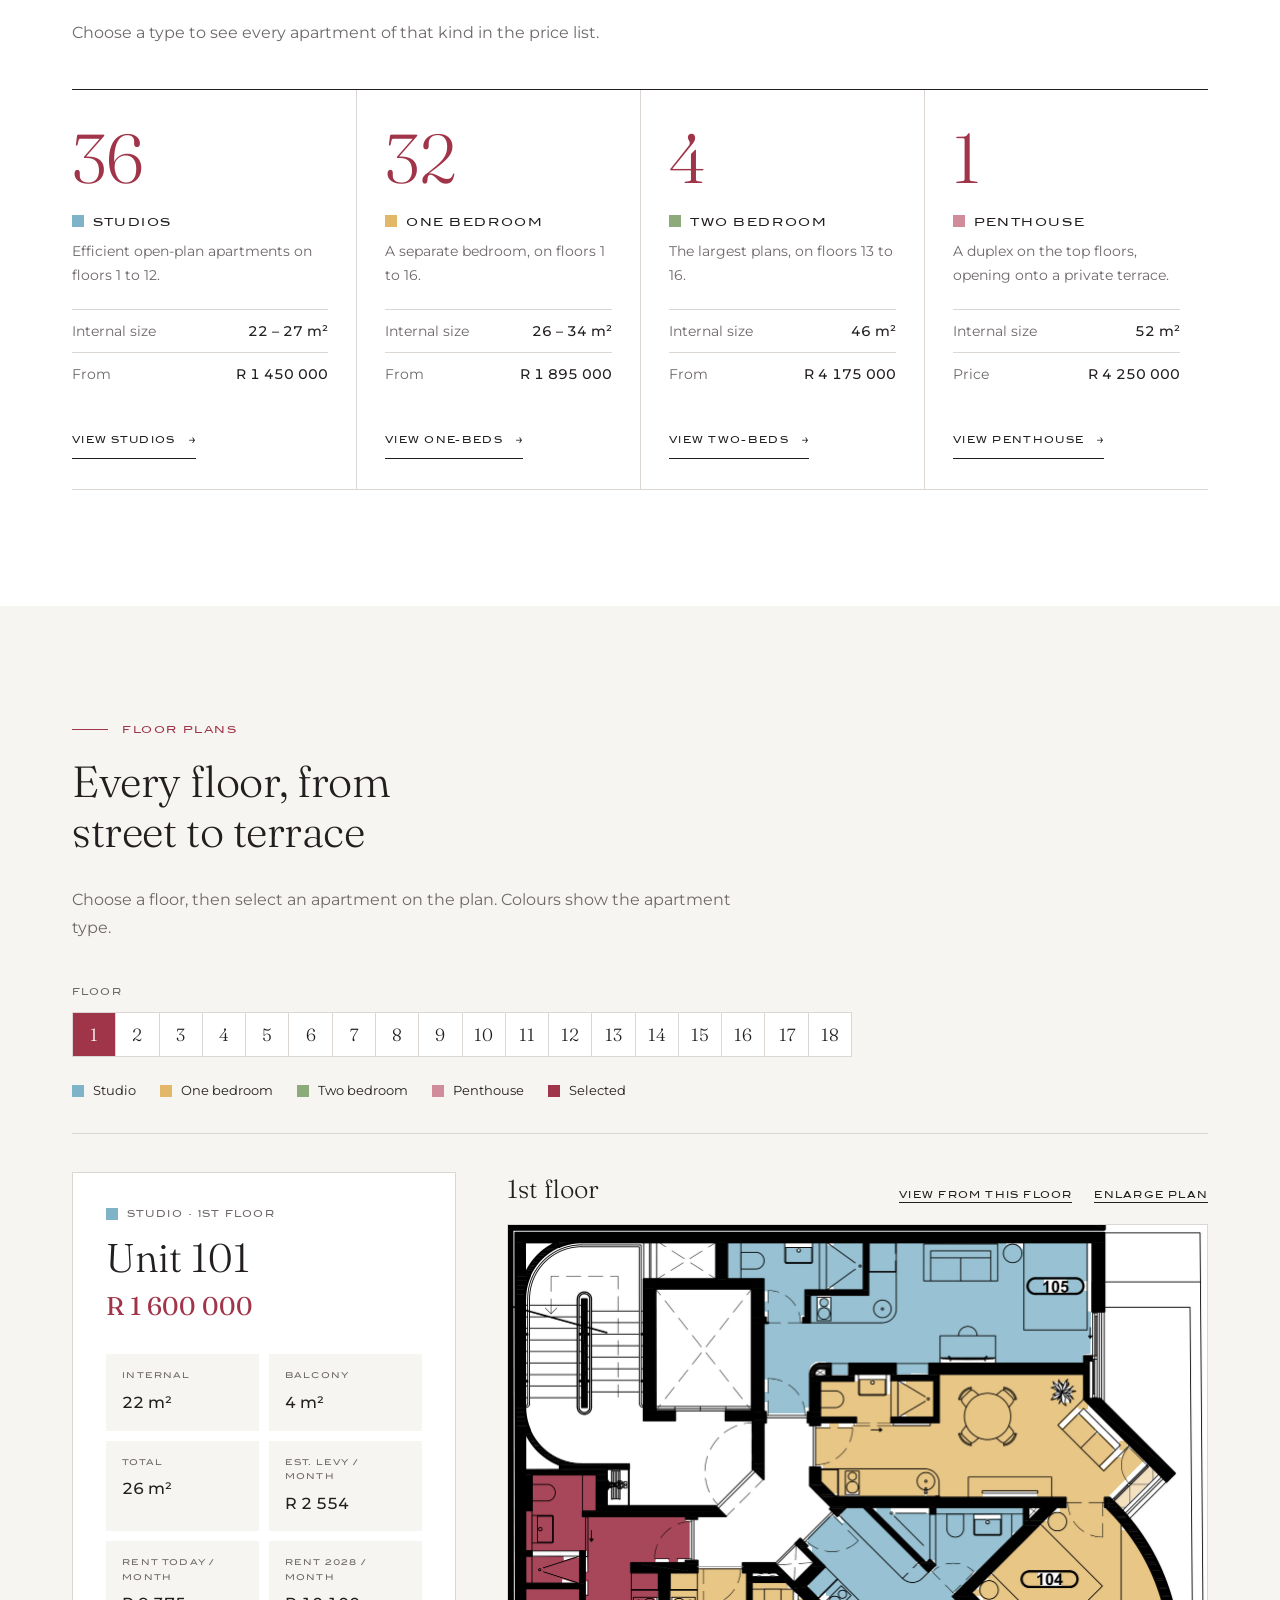
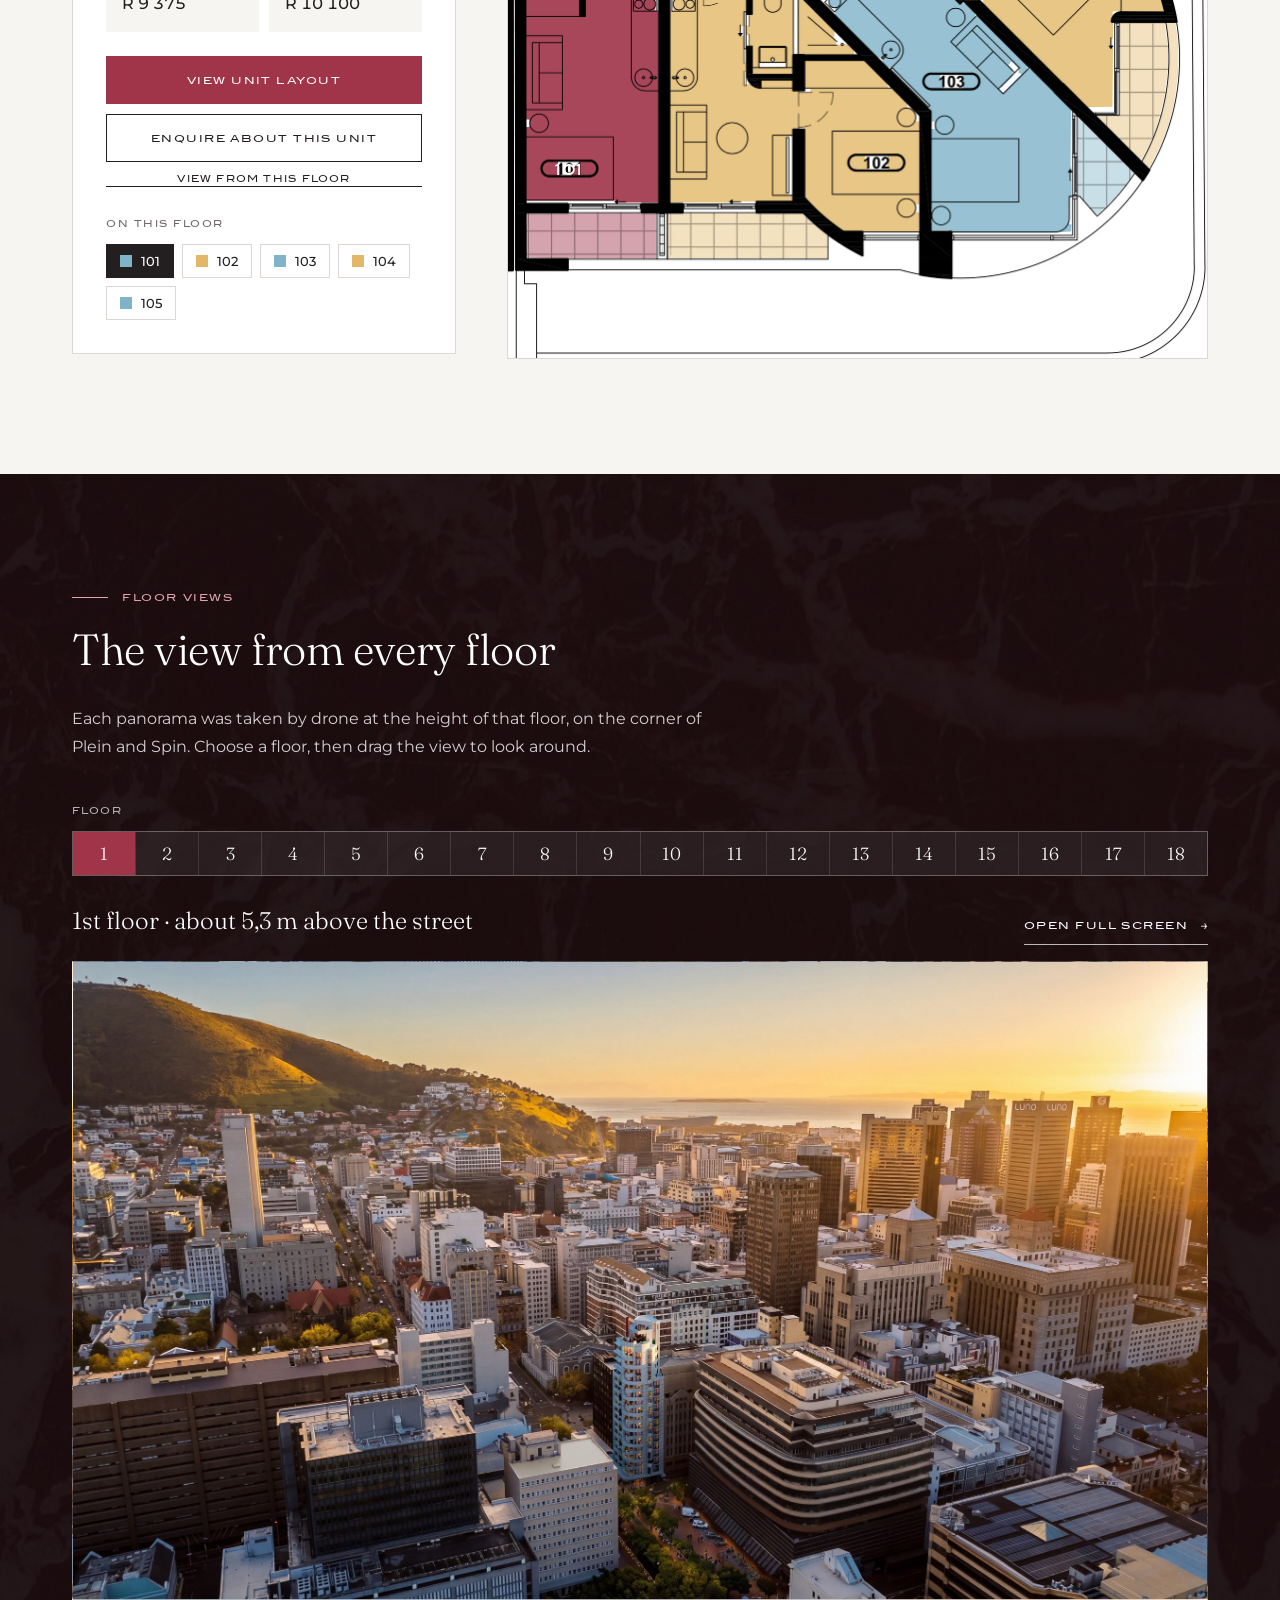
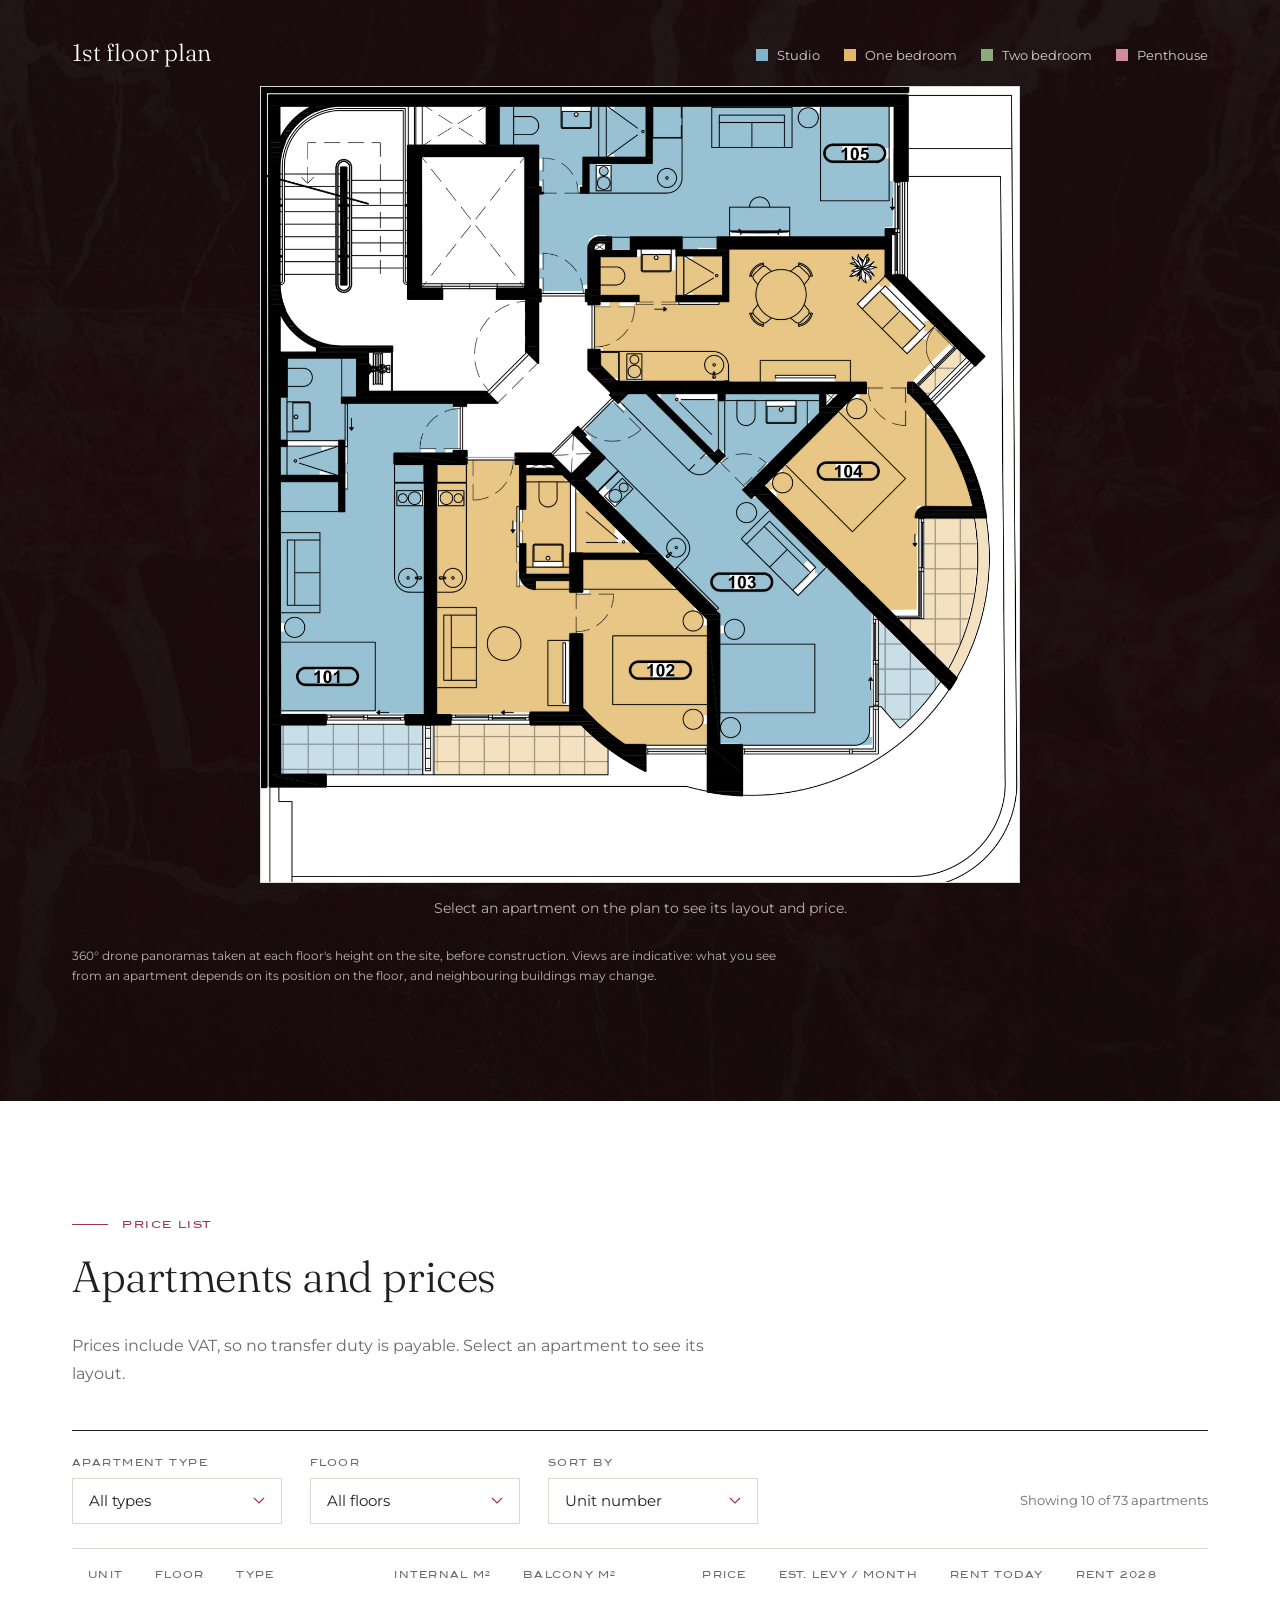
==== commit 0c69ec78: "Use the final CGI renders (hero, drone, lobby, pool, studio, 2 bed, bedroom), re-cut to the existing" ====
--- a/index.html
+++ b/index.html
@@ -75,7 +75,7 @@
 </header>
 
 <section class="hero hero-tall" aria-label="Spire">
-  <img class="hero-img" src="assets/hero.jpg" width="1500" height="1562" alt="Artist's impression of Spire on the corner of Plein and Spin Streets at sunset">
+  <img class="hero-img" src="assets/hero.jpg" width="2000" height="2083" alt="Artist's impression of Spire on the corner of Plein and Spin Streets at sunset">
   <div class="hero-line" aria-hidden="true"></div>
   <div class="hero-head" id="heroHead">
     <p class="hero-kicker">Plein &amp; Spin · Cape Town CBD</p>
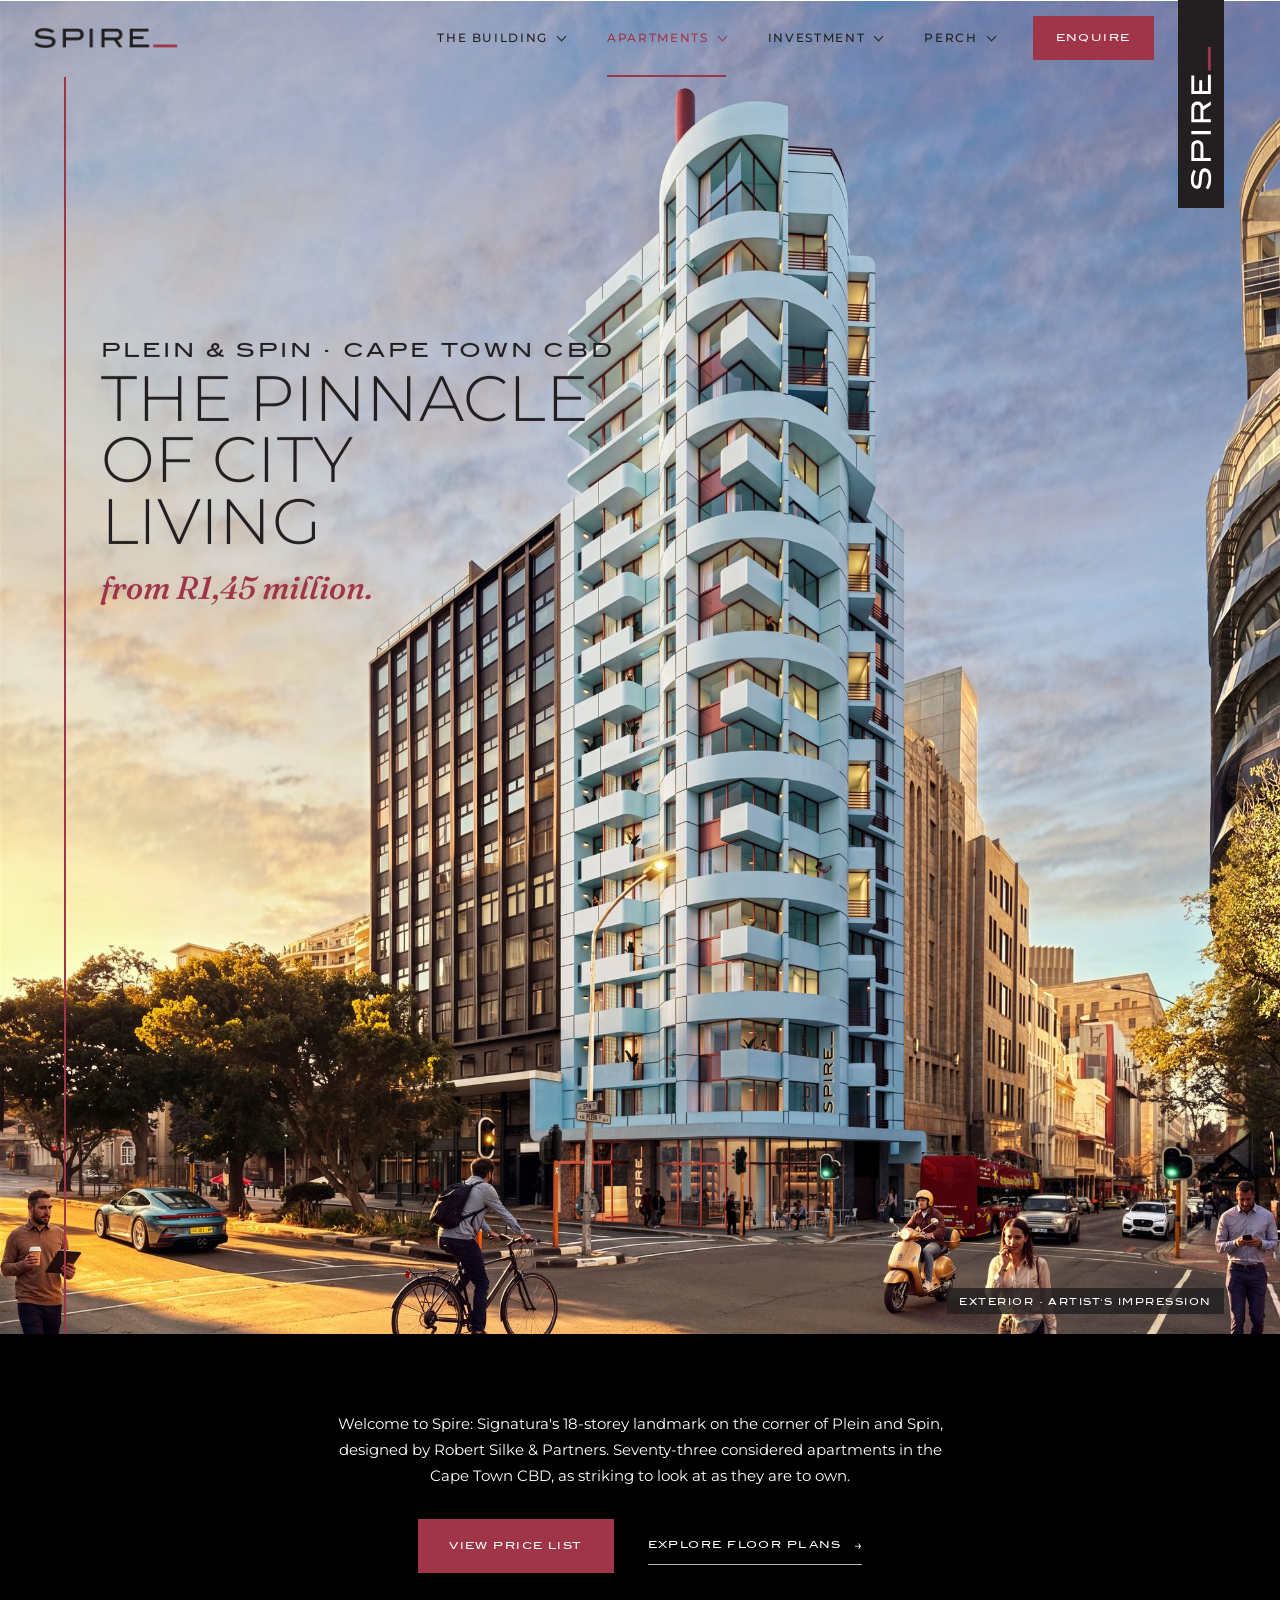
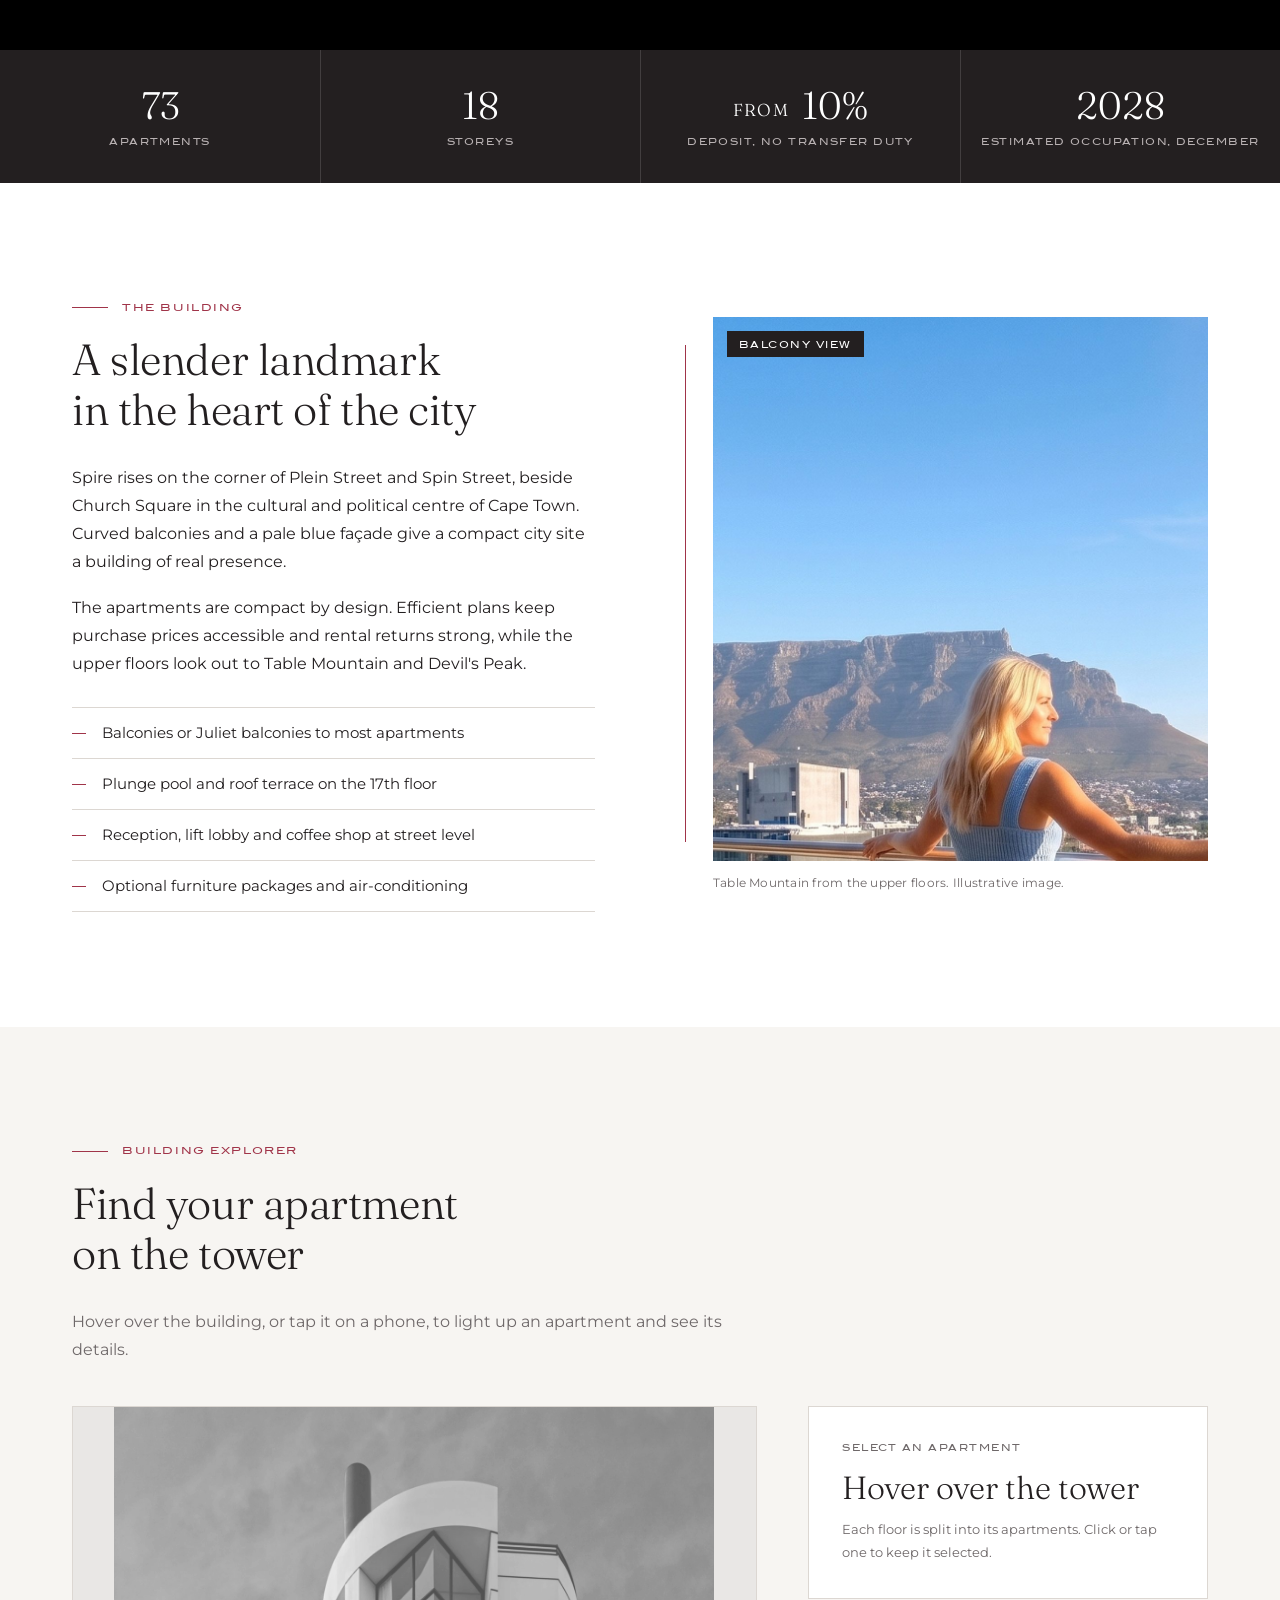
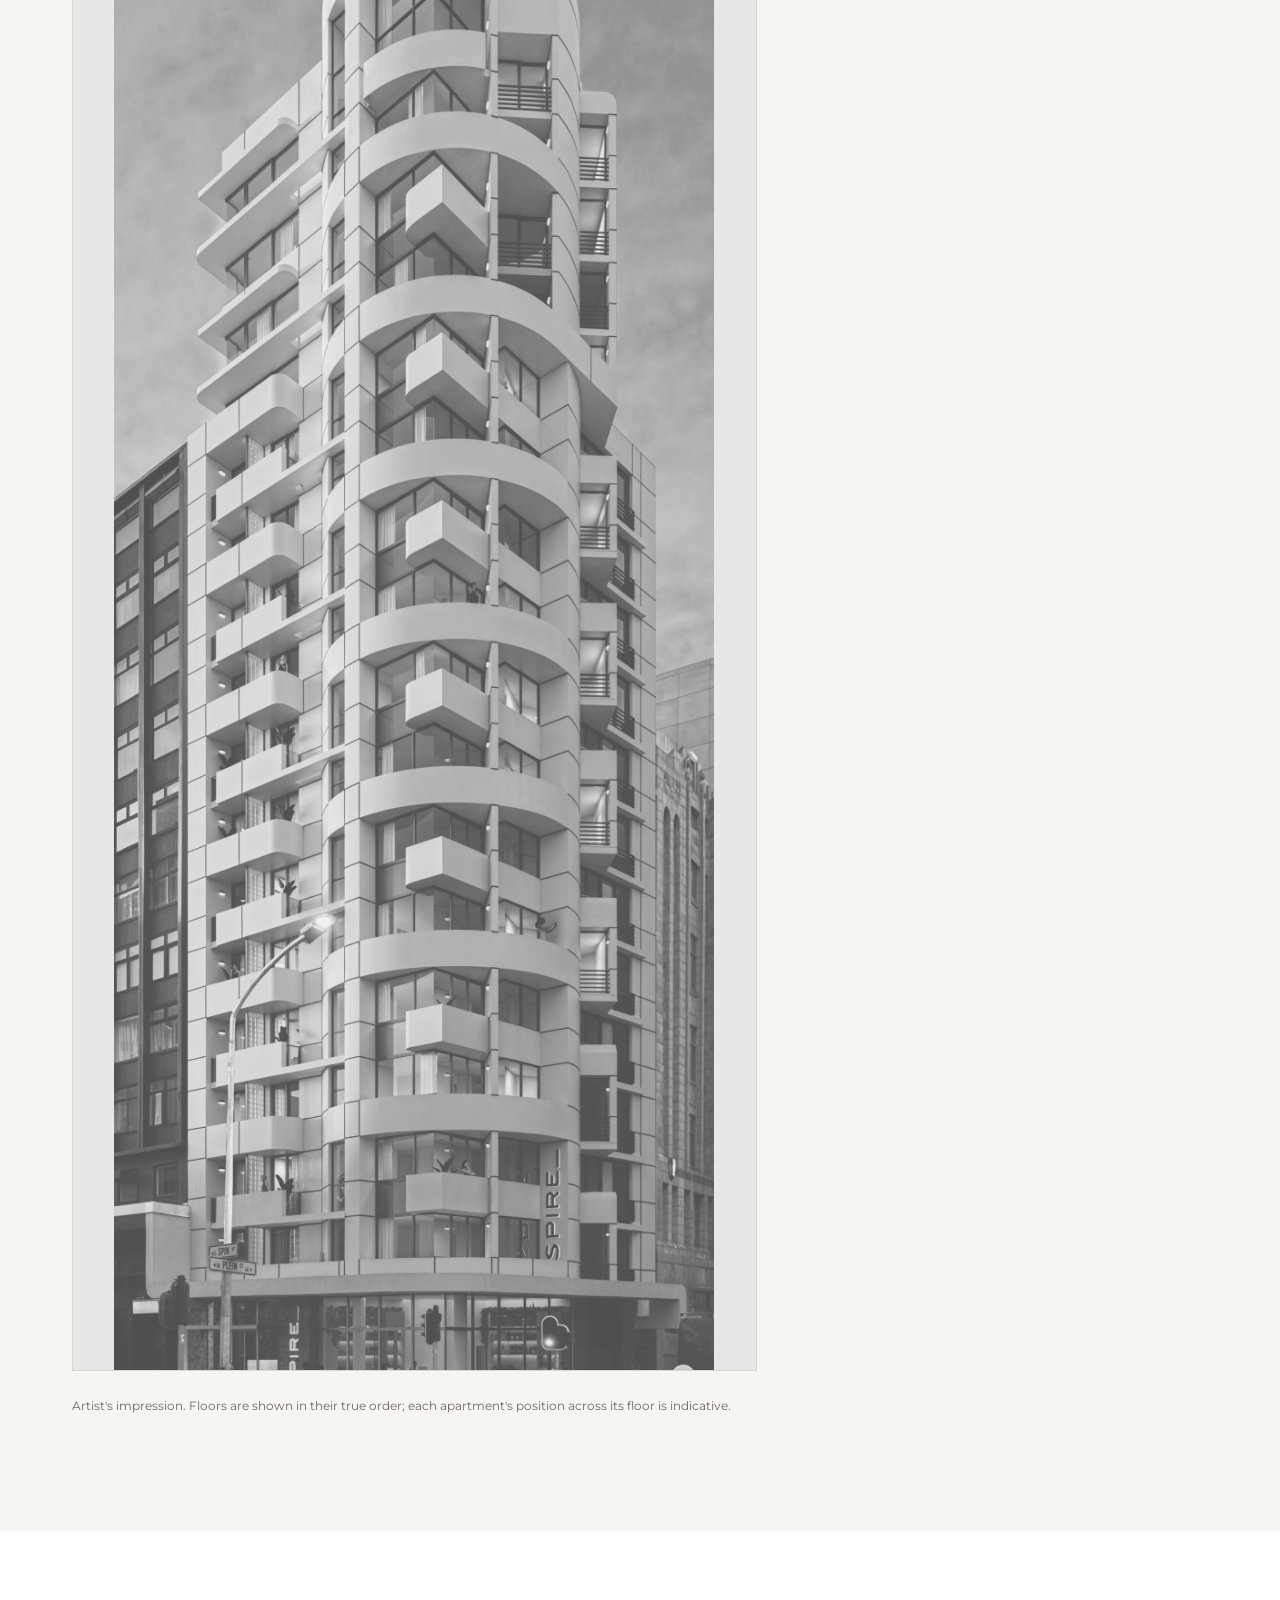
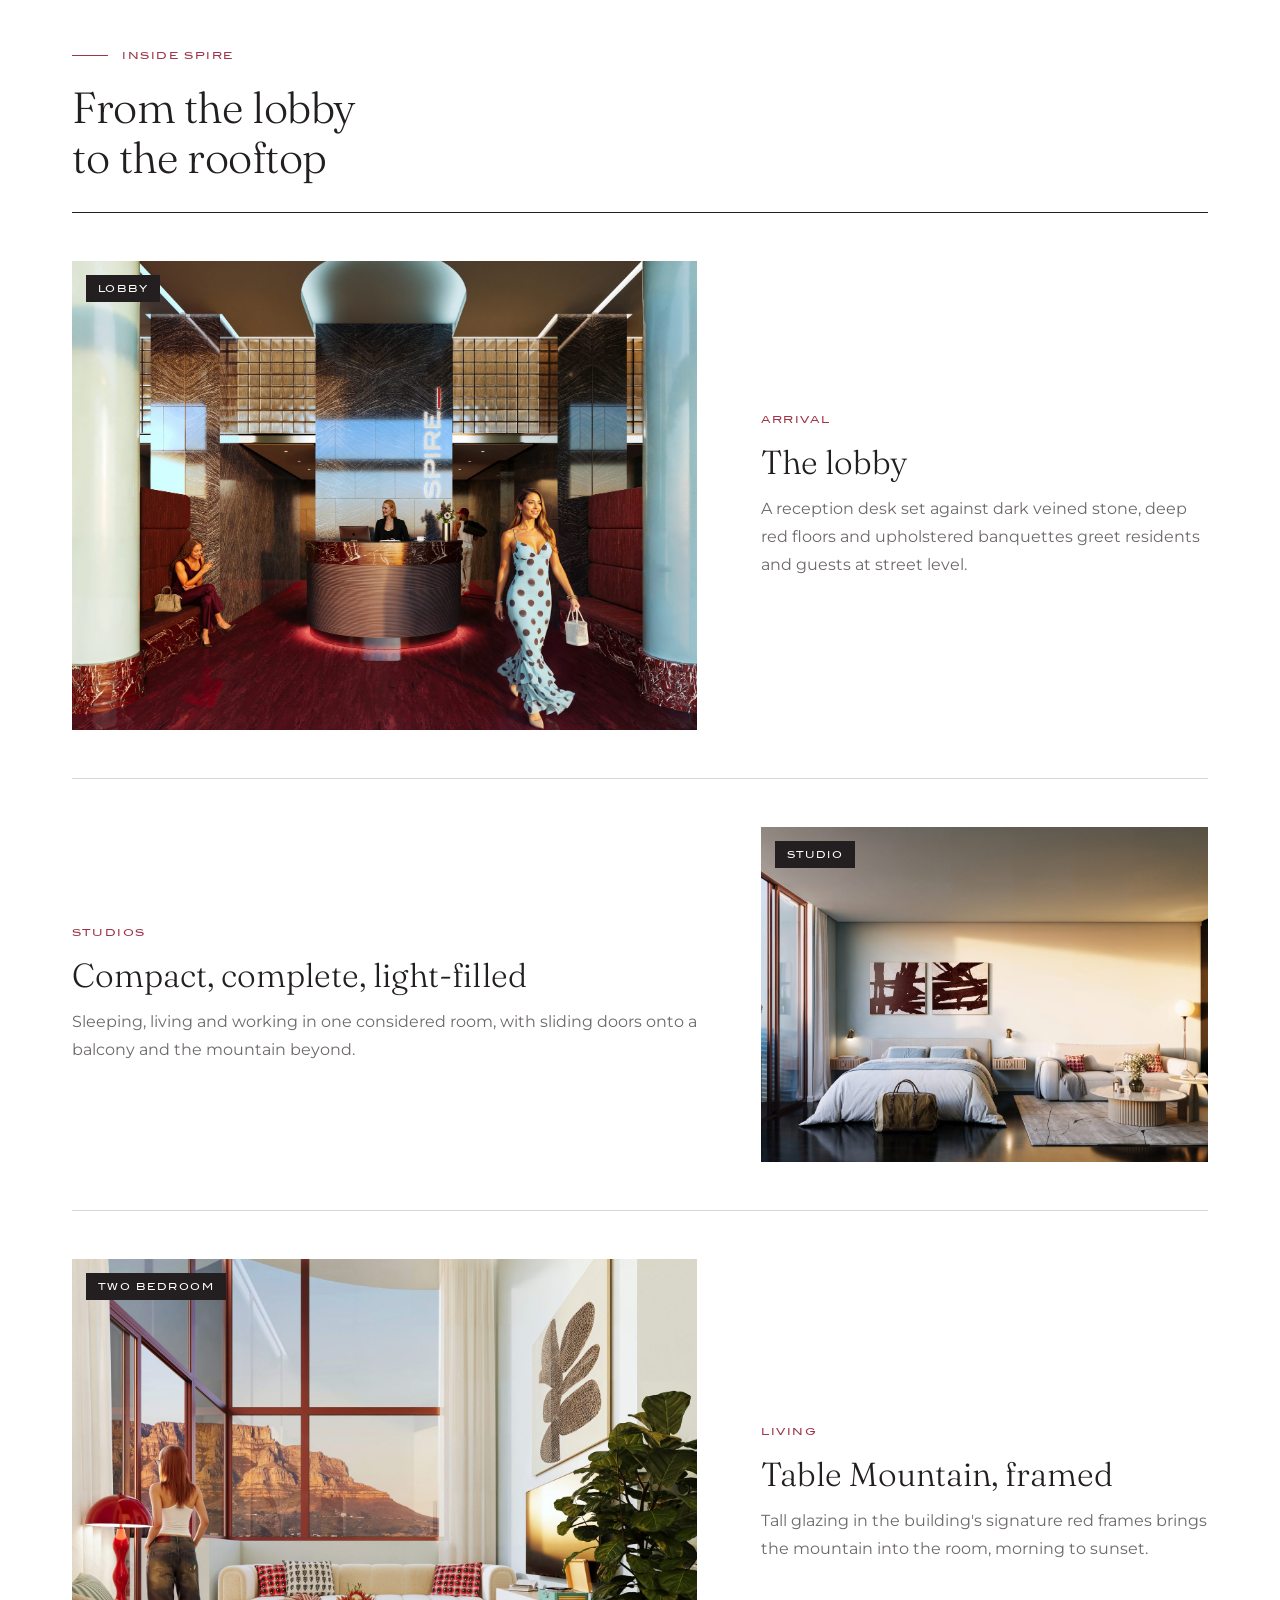
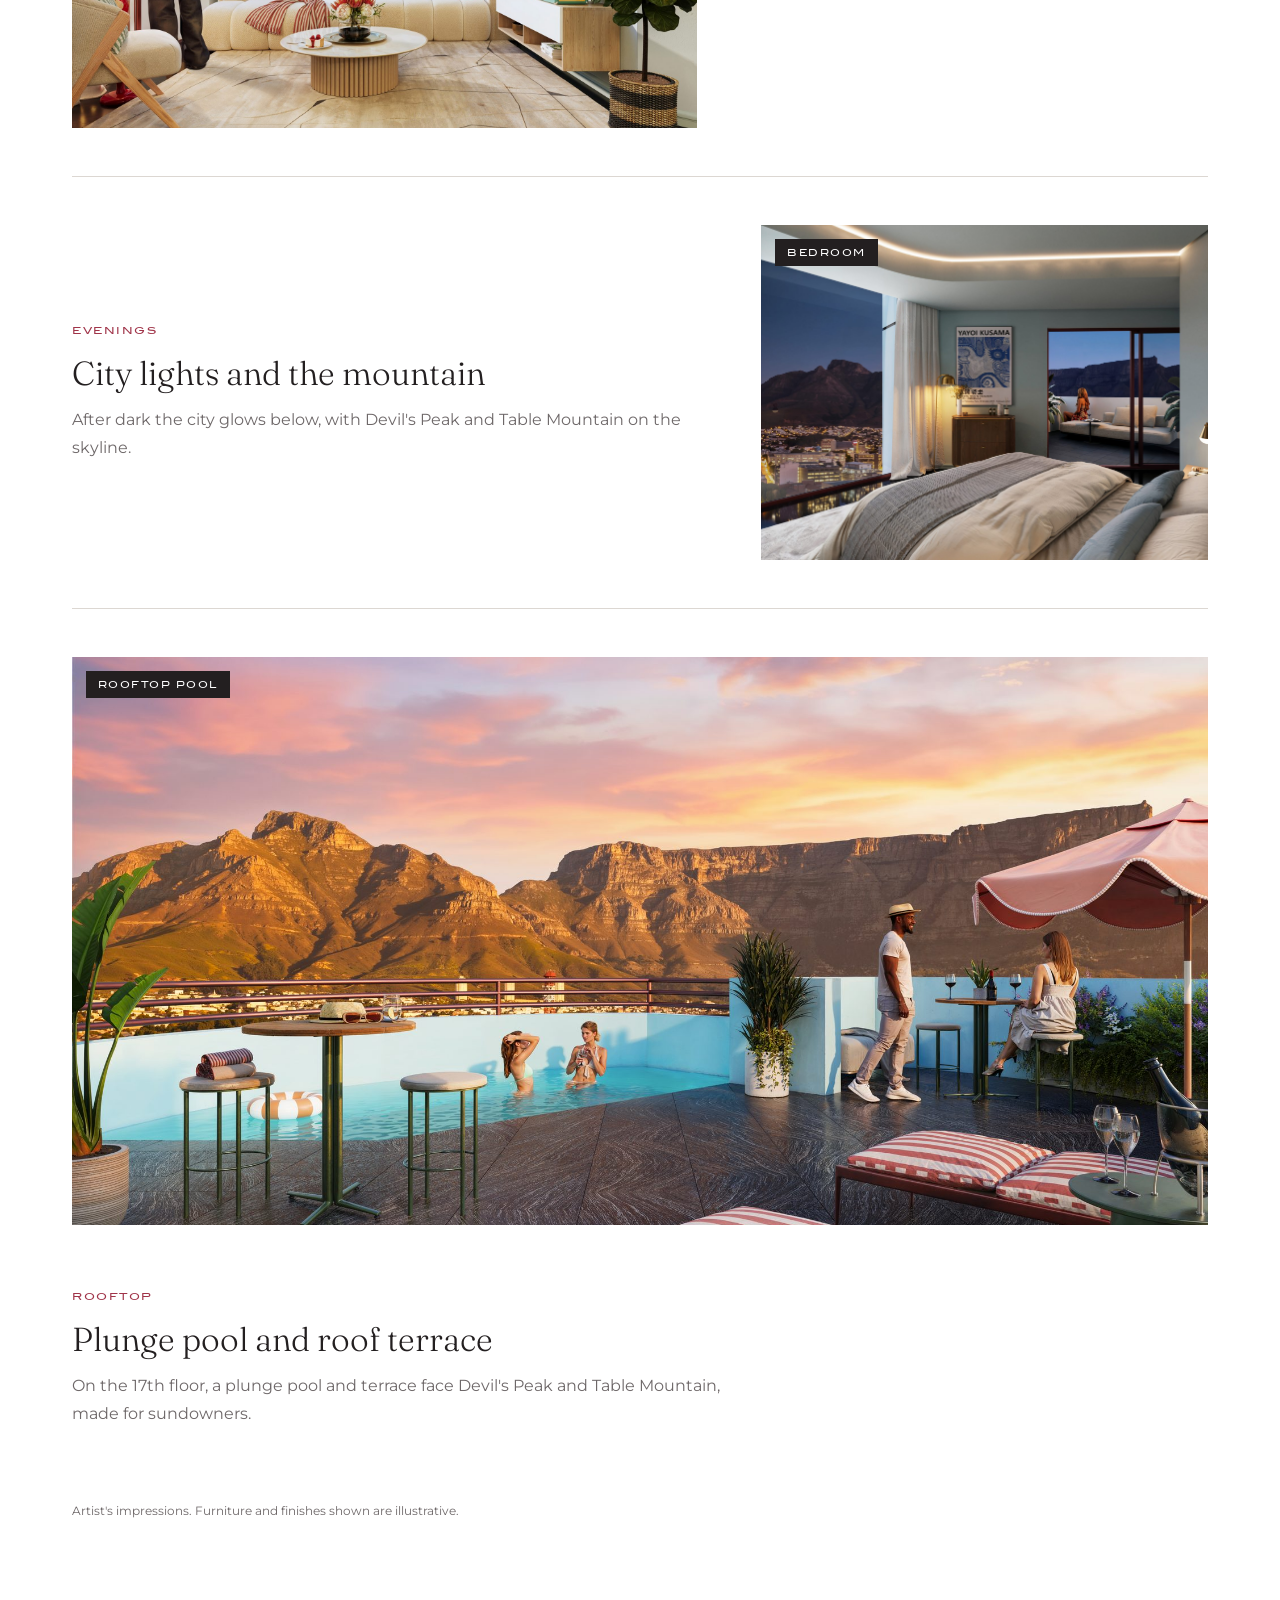
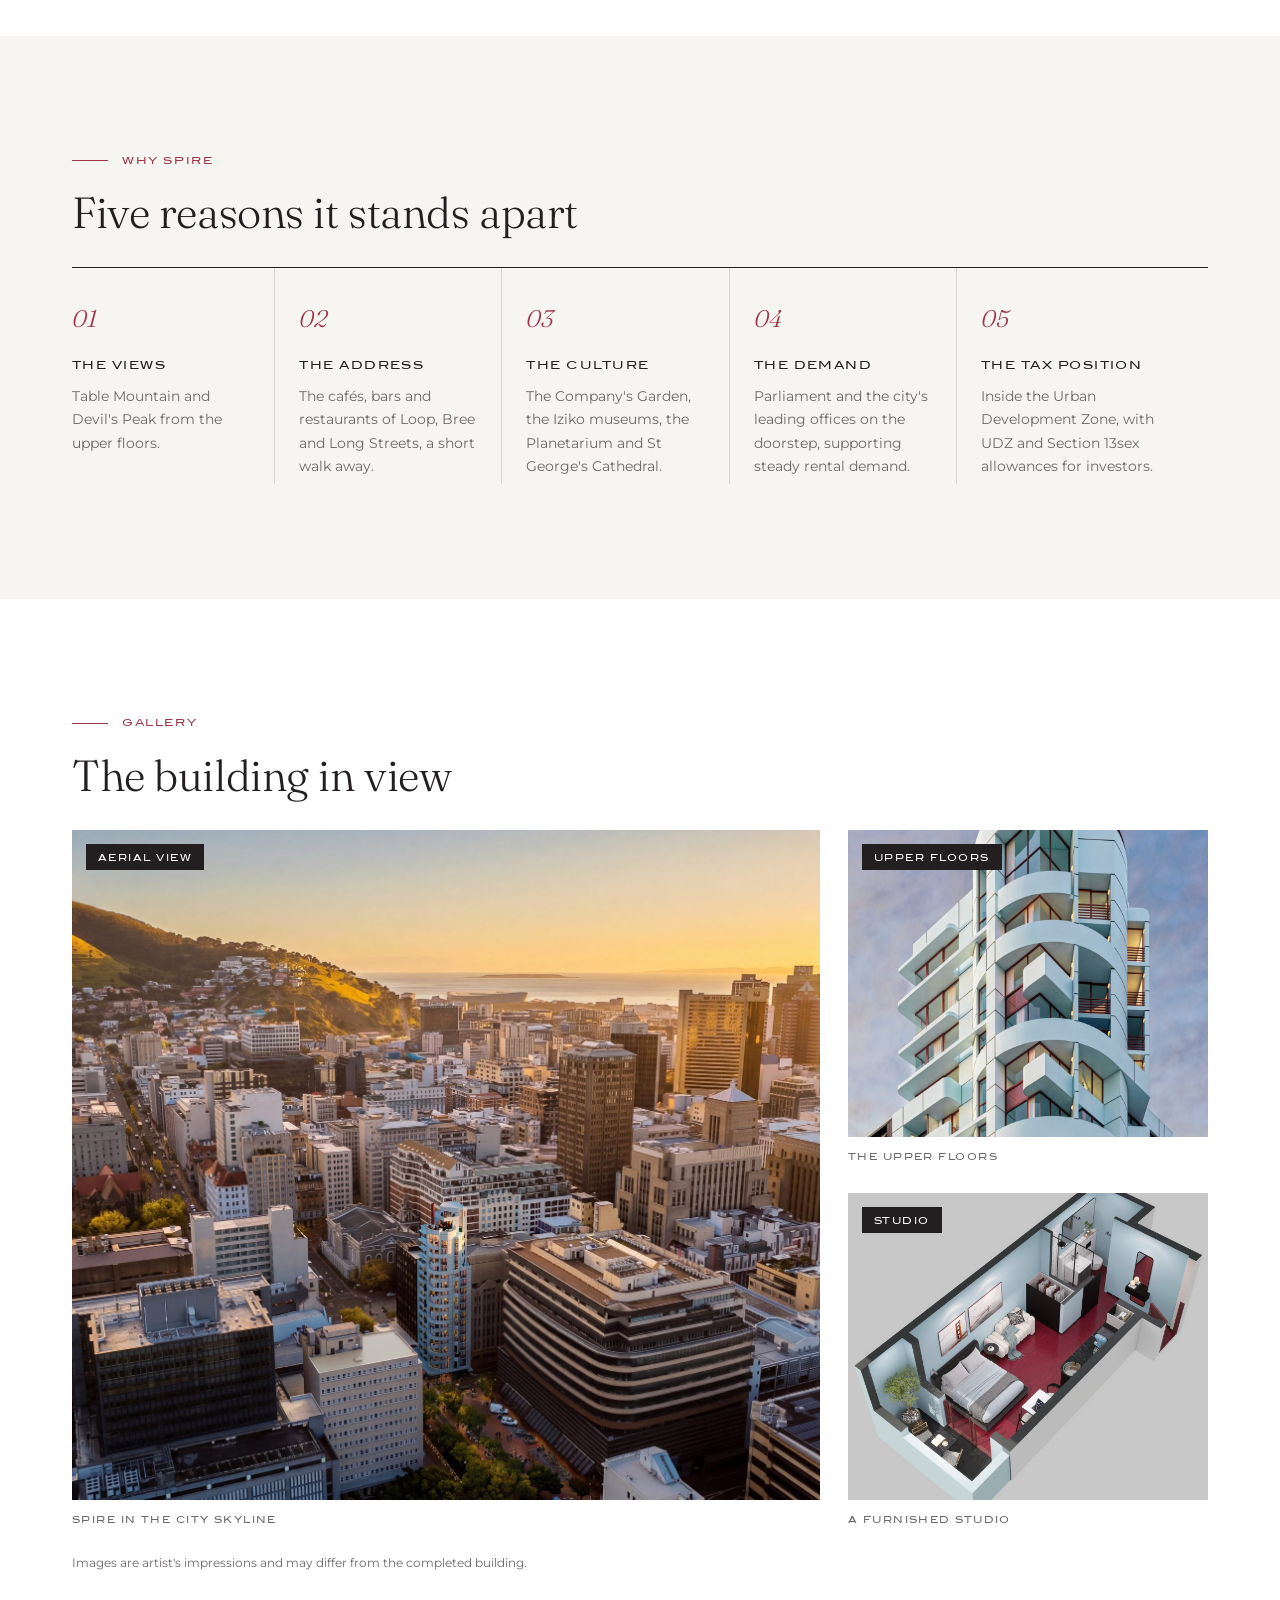
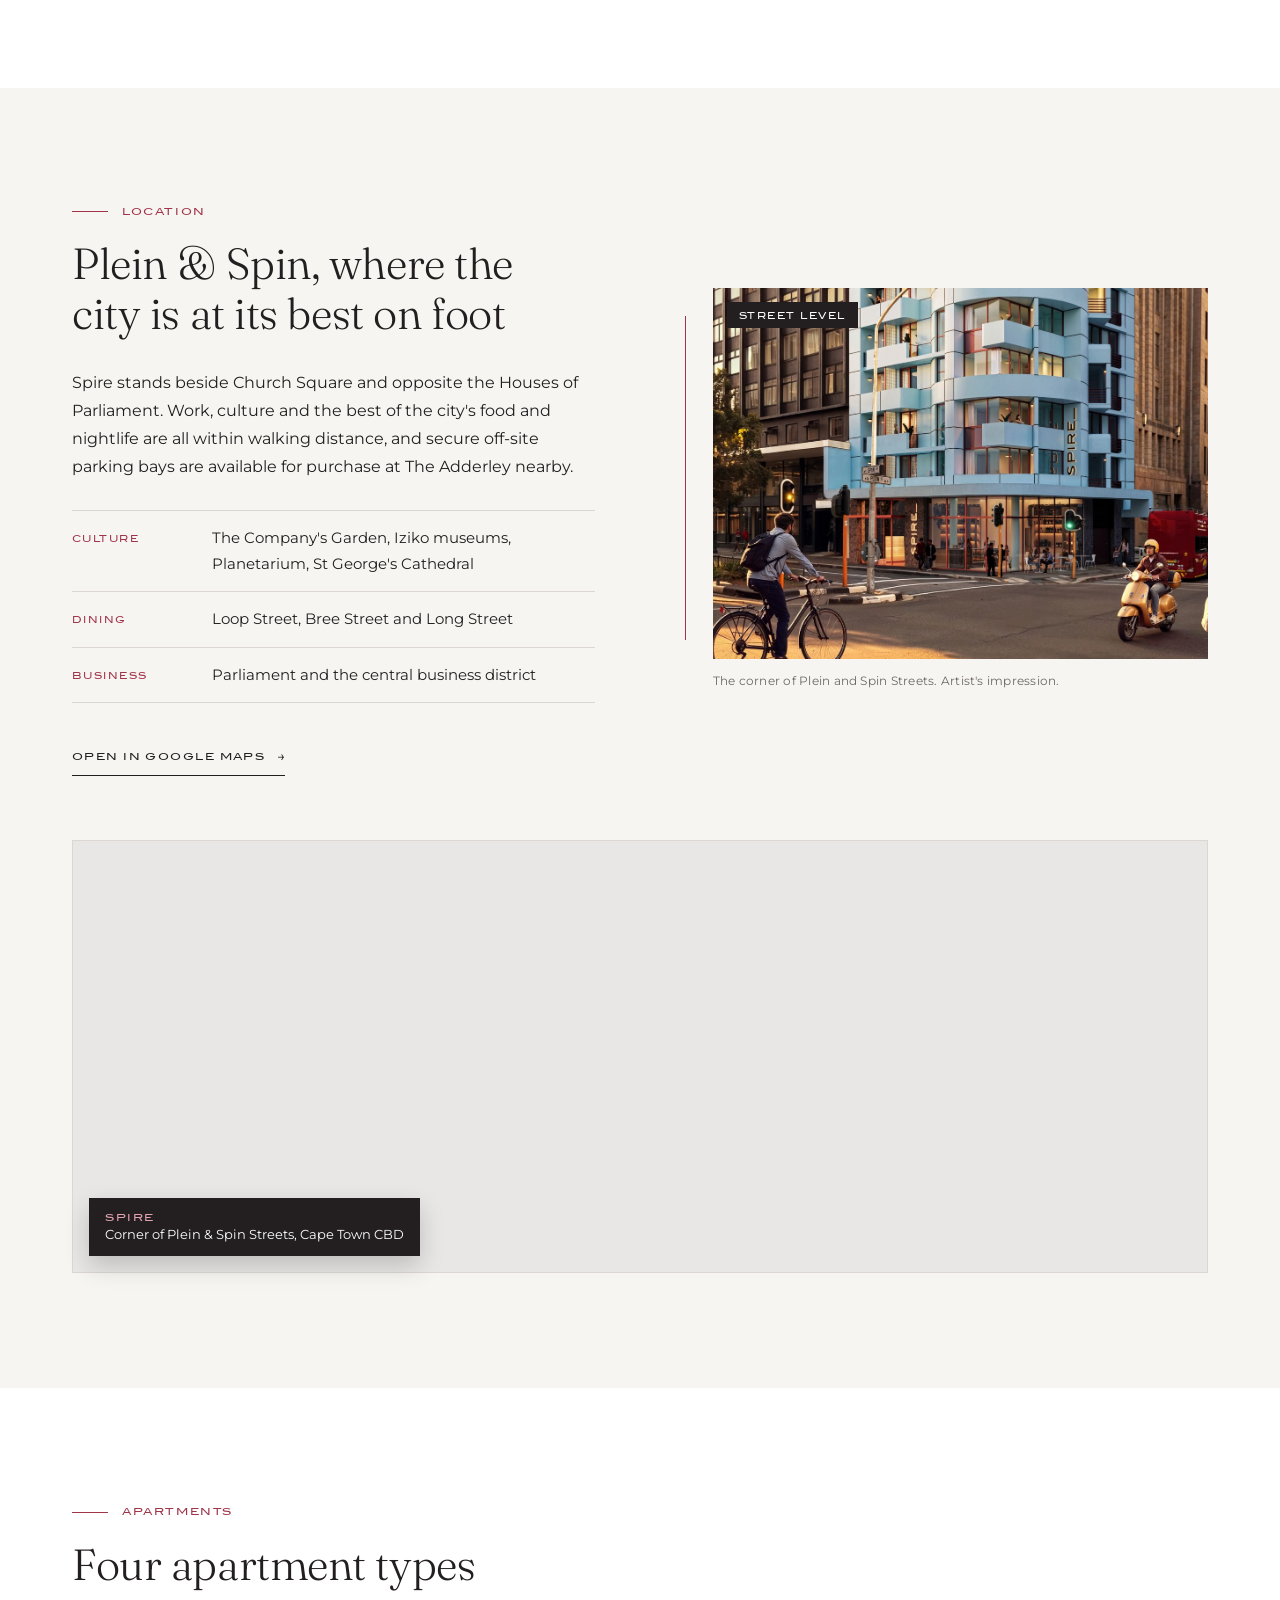
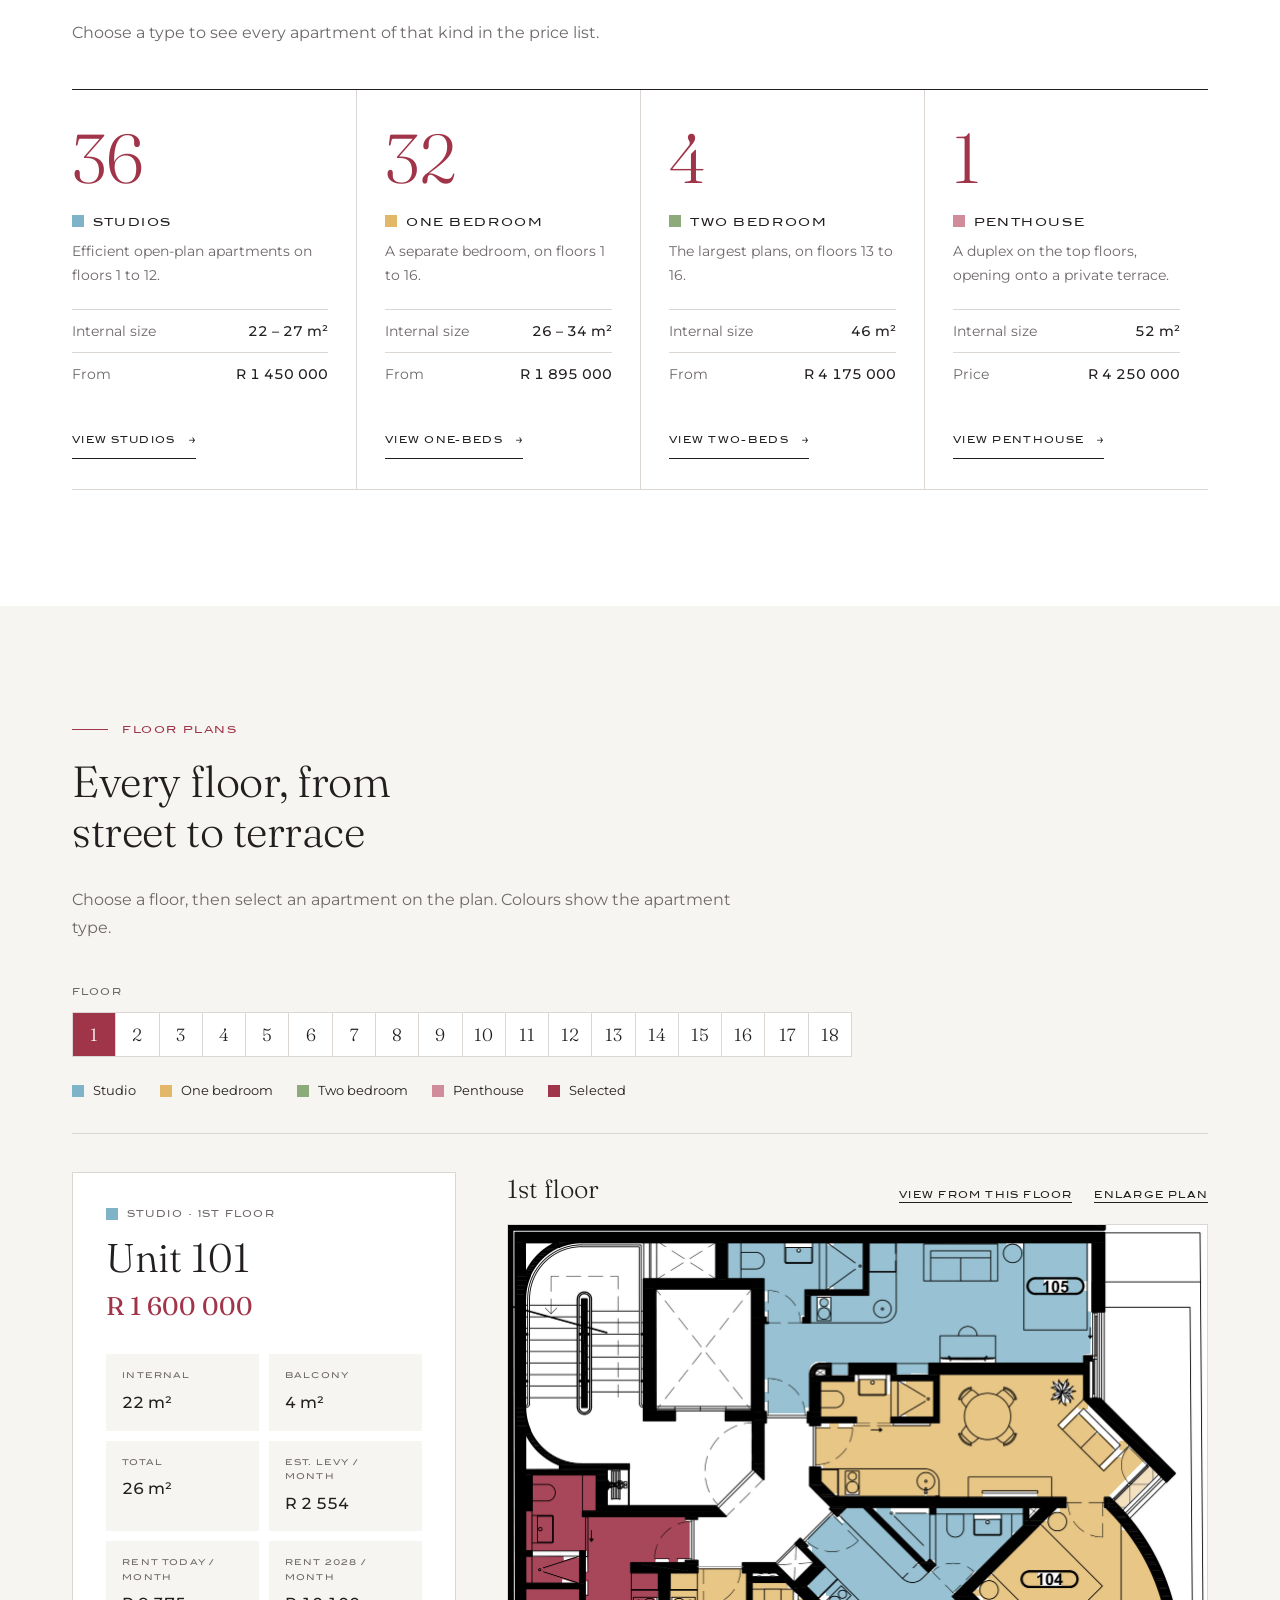
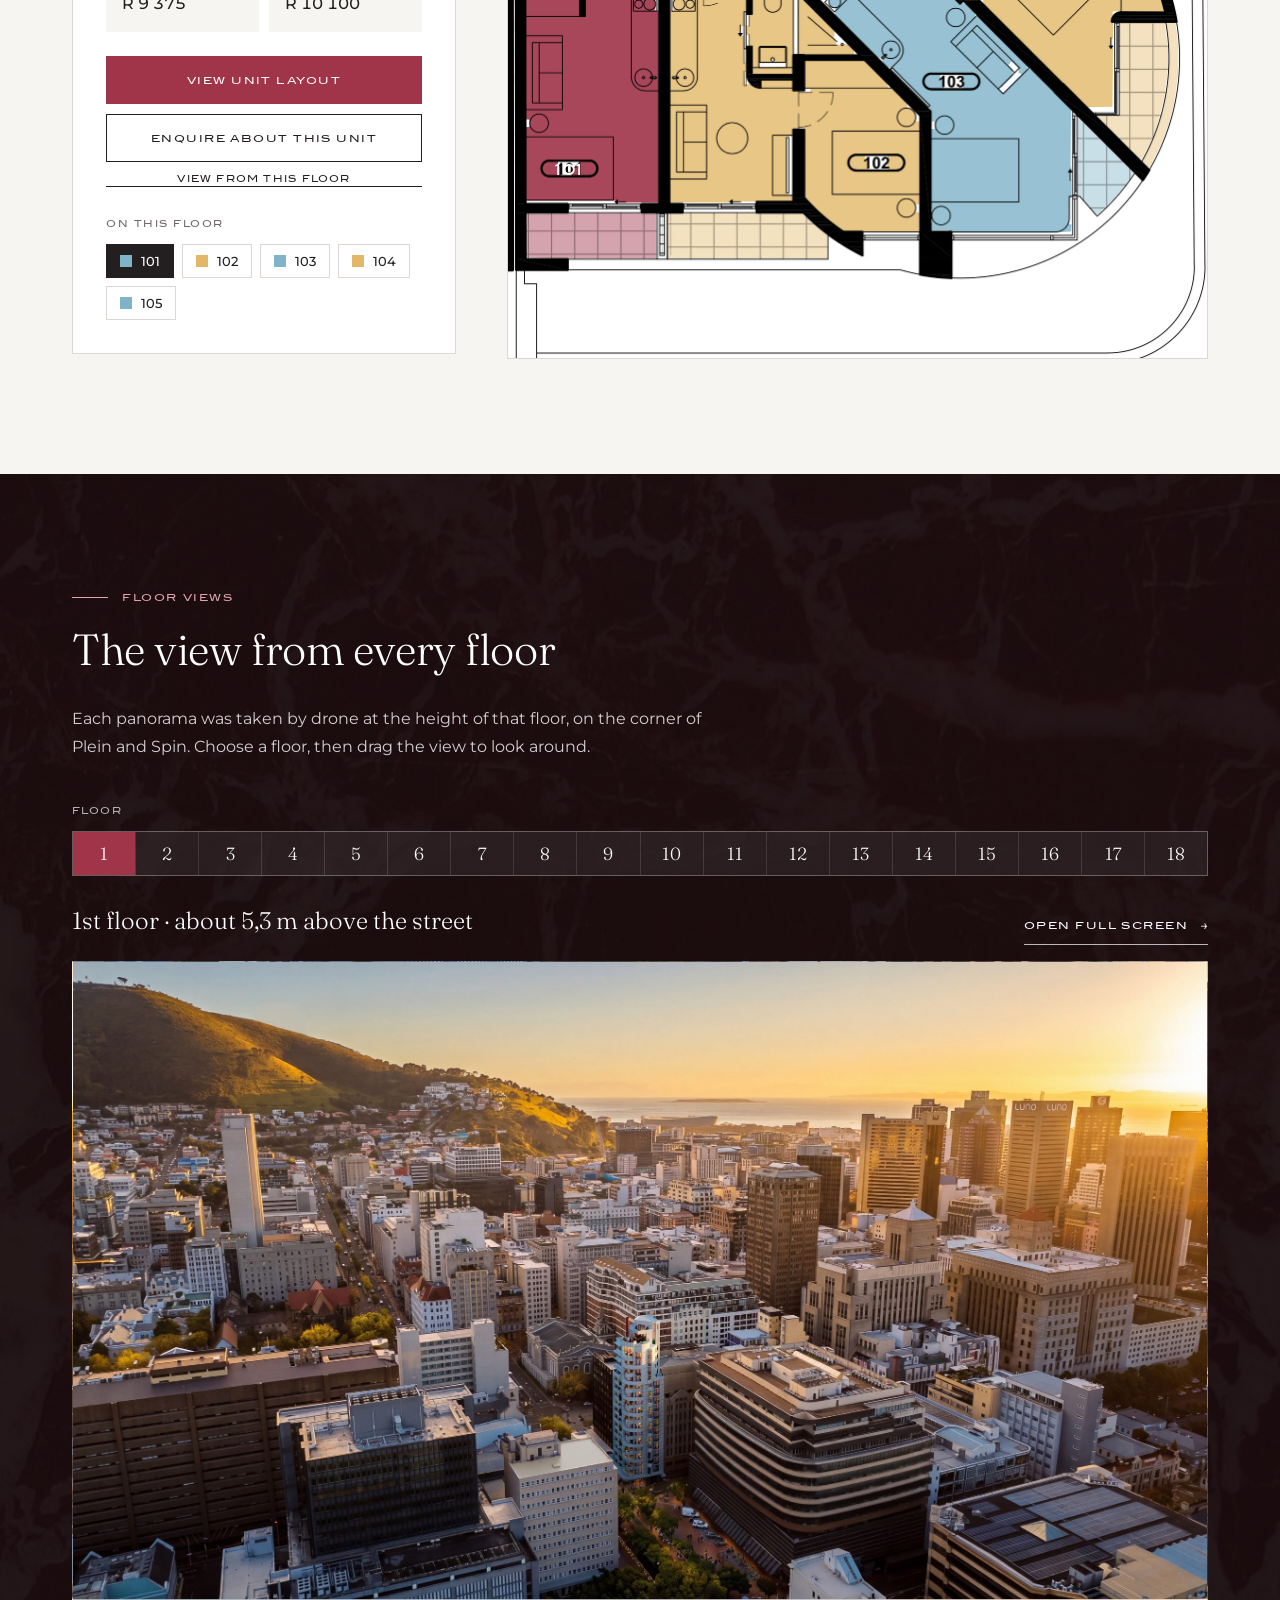
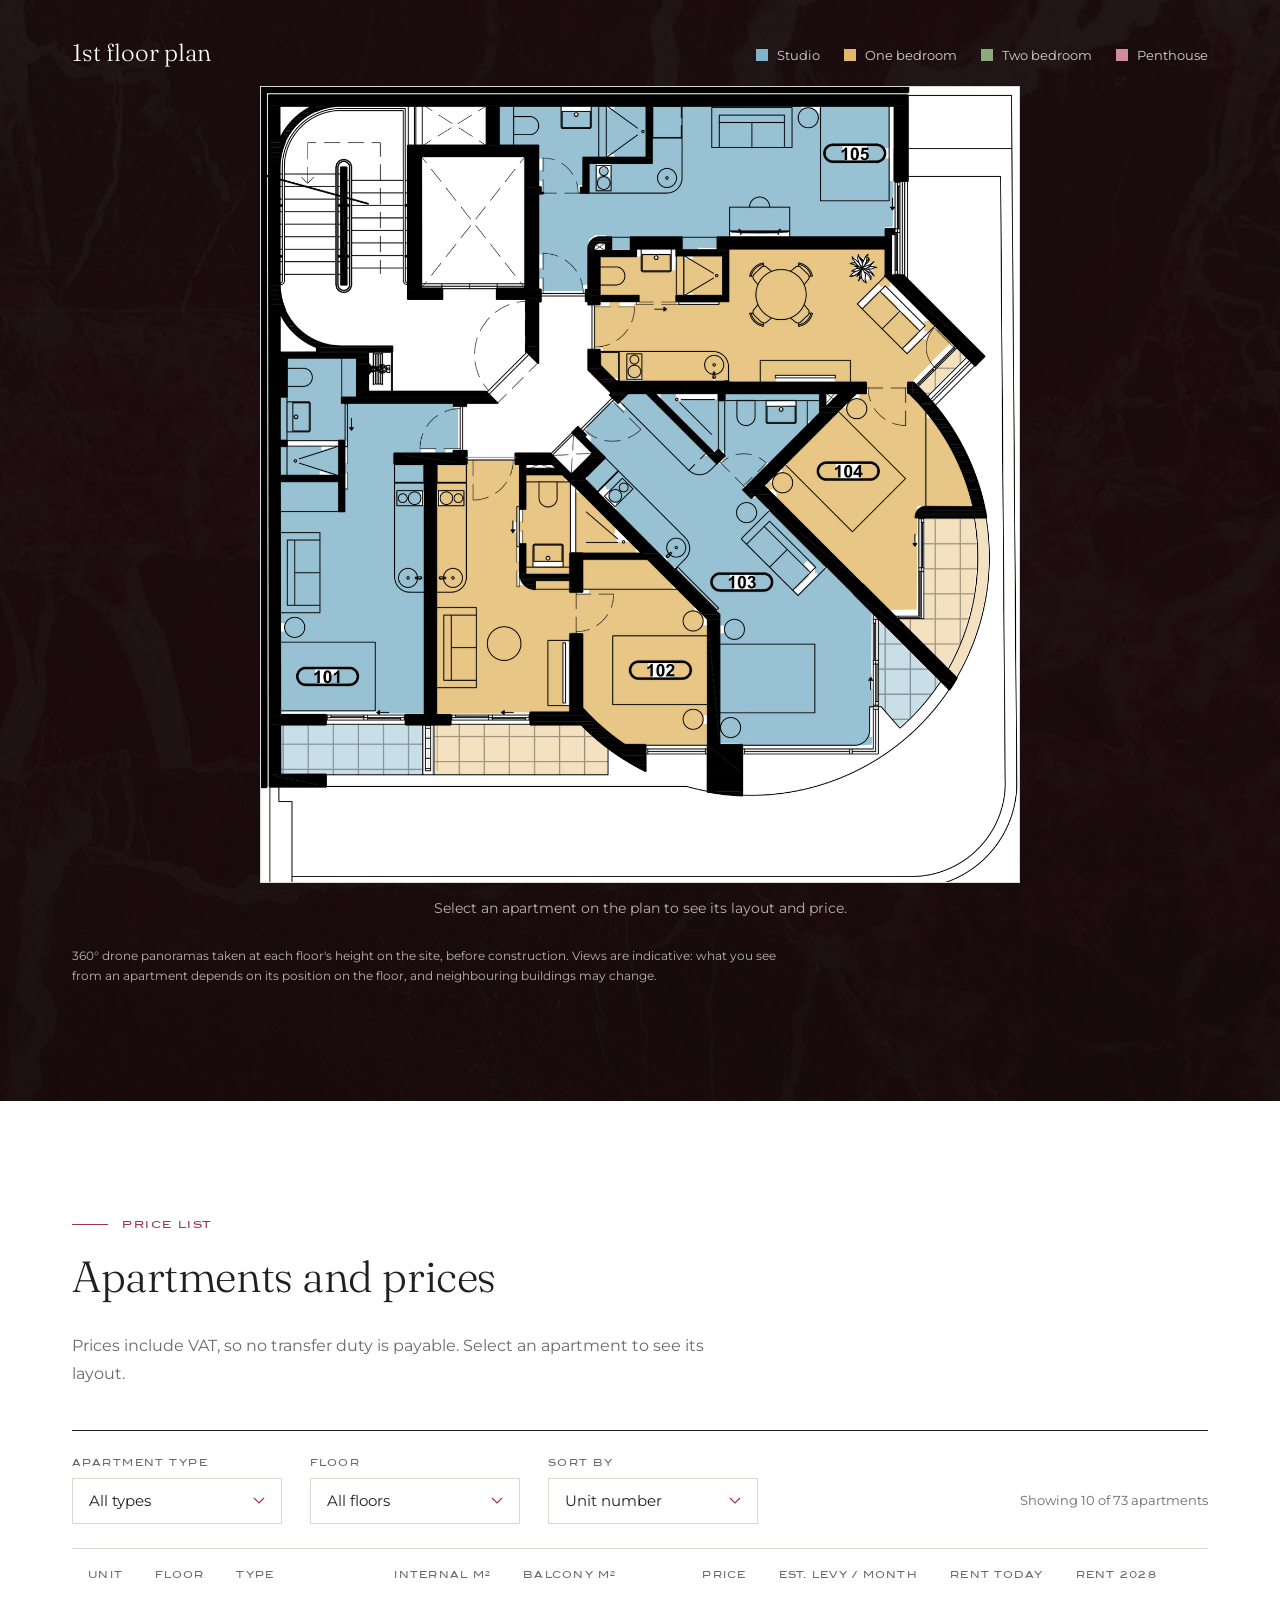
==== commit f4cef512: "Label every image with what it shows (studio, two bedroom, lobby, rooftop pool...) Co-Authored-By: C" ====
--- a/index.html
+++ b/index.html
@@ -77,6 +77,7 @@
 <section class="hero hero-tall" aria-label="Spire">
   <img class="hero-img" src="assets/hero.jpg" width="2000" height="2083" alt="Artist's impression of Spire on the corner of Plein and Spin Streets at sunset">
   <div class="hero-line" aria-hidden="true"></div>
+  <span class="img-tag hero-tag">Exterior · Artist's impression</span>
   <div class="hero-head" id="heroHead">
     <p class="hero-kicker">Plein &amp; Spin · Cape Town CBD</p>
     <h1>The pinnacle<br>of city<br>living</h1>
@@ -118,7 +119,7 @@
       </ul>
     </div>
     <figure class="framed">
-      <img src="assets/balcony.jpg" alt="View of Table Mountain from a balcony" loading="lazy">
+      <img src="assets/balcony.jpg" alt="View of Table Mountain from a balcony" loading="lazy"><span class="img-tag">Balcony view</span>
       <figcaption>Table Mountain from the upper floors. Illustrative image.</figcaption>
     </figure>
   </div>
@@ -158,7 +159,7 @@
     <p class="label">Inside Spire</p>
     <h2>From the lobby to the rooftop</h2>
     <div class="feature">
-      <figure><button data-full="assets/lobby.jpg"><img src="assets/lobby.jpg" alt="The Spire lobby with a curved reception desk, red stone floor and lounge seating" loading="lazy"></button></figure>
+      <figure><button data-full="assets/lobby.jpg"><img src="assets/lobby.jpg" alt="The Spire lobby with a curved reception desk, red stone floor and lounge seating" loading="lazy"><span class="img-tag">Lobby</span></button></figure>
       <div class="feature-text">
         <p class="feature-no">Arrival</p>
         <h3>The lobby</h3>
@@ -166,7 +167,7 @@
       </div>
     </div>
     <div class="feature flip">
-      <figure><button data-full="assets/studio-interior.jpg"><img src="assets/studio-interior.jpg" alt="A furnished studio with a balcony looking towards Table Mountain" loading="lazy"></button></figure>
+      <figure><button data-full="assets/studio-interior.jpg"><img src="assets/studio-interior.jpg" alt="A furnished studio with a balcony looking towards Table Mountain" loading="lazy"><span class="img-tag">Studio</span></button></figure>
       <div class="feature-text">
         <p class="feature-no">Studios</p>
         <h3>Compact, complete, light-filled</h3>
@@ -174,7 +175,7 @@
       </div>
     </div>
     <div class="feature">
-      <figure><button data-full="assets/living-double.jpg"><img src="assets/living-double.jpg" alt="A double-volume living room with tall red-framed windows facing Table Mountain" loading="lazy"></button></figure>
+      <figure><button data-full="assets/living-double.jpg"><img src="assets/living-double.jpg" alt="A double-volume living room with tall red-framed windows facing Table Mountain" loading="lazy"><span class="img-tag">Two bedroom</span></button></figure>
       <div class="feature-text">
         <p class="feature-no">Living</p>
         <h3>Table Mountain, framed</h3>
@@ -182,7 +183,7 @@
       </div>
     </div>
     <div class="feature flip">
-      <figure><button data-full="assets/bedroom-night.jpg"><img src="assets/bedroom-night.jpg" alt="A bedroom at night with views of the city lights, Devil's Peak and a private terrace" loading="lazy"></button></figure>
+      <figure><button data-full="assets/bedroom-night.jpg"><img src="assets/bedroom-night.jpg" alt="A bedroom at night with views of the city lights, Devil's Peak and a private terrace" loading="lazy"><span class="img-tag">Bedroom</span></button></figure>
       <div class="feature-text">
         <p class="feature-no">Evenings</p>
         <h3>City lights and the mountain</h3>
@@ -190,7 +191,7 @@
       </div>
     </div>
     <div class="feature feature-wide">
-      <figure><button data-full="assets/rooftop.jpg"><img src="assets/rooftop.jpg" alt="The rooftop plunge pool and terrace at sunset, facing Devil's Peak and Table Mountain" loading="lazy"></button></figure>
+      <figure><button data-full="assets/rooftop.jpg"><img src="assets/rooftop.jpg" alt="The rooftop plunge pool and terrace at sunset, facing Devil's Peak and Table Mountain" loading="lazy"><span class="img-tag">Rooftop pool</span></button></figure>
       <div class="feature-text">
         <p class="feature-no">Rooftop</p>
         <h3>Plunge pool and roof terrace</h3>
@@ -220,9 +221,9 @@
     <p class="label">Gallery</p>
     <h2>The building in view</h2>
     <div class="gallery">
-      <figure class="g-wide"><button data-full="assets/aerial-sunset.jpg"><img src="assets/aerial-sunset.jpg" alt="Aerial view of Spire in the Cape Town CBD at sunset" loading="lazy"></button><figcaption>Spire in the city skyline</figcaption></figure>
-      <figure class="g-tall"><button data-full="assets/crown.jpg"><img src="assets/crown.jpg" alt="The upper floors of Spire with curved balconies" loading="lazy"></button><figcaption>The upper floors</figcaption></figure>
-      <figure class="g-tall"><button data-full="assets/studio.jpg"><img src="assets/studio.jpg" alt="Cutaway render of a furnished studio apartment" loading="lazy"></button><figcaption>A furnished studio</figcaption></figure>
+      <figure class="g-wide"><button data-full="assets/aerial-sunset.jpg"><img src="assets/aerial-sunset.jpg" alt="Aerial view of Spire in the Cape Town CBD at sunset" loading="lazy"><span class="img-tag">Aerial view</span></button><figcaption>Spire in the city skyline</figcaption></figure>
+      <figure class="g-tall"><button data-full="assets/crown.jpg"><img src="assets/crown.jpg" alt="The upper floors of Spire with curved balconies" loading="lazy"><span class="img-tag">Upper floors</span></button><figcaption>The upper floors</figcaption></figure>
+      <figure class="g-tall"><button data-full="assets/studio.jpg"><img src="assets/studio.jpg" alt="Cutaway render of a furnished studio apartment" loading="lazy"><span class="img-tag">Studio</span></button><figcaption>A furnished studio</figcaption></figure>
     </div>
     <p class="note">Images are artist's impressions and may differ from the completed building.</p>
   </div>
@@ -242,7 +243,7 @@
       <a class="arrow-link" href="https://www.google.com/maps/search/?api=1&query=Spin+Street+%26+Plein+Street+Cape+Town" target="_blank" rel="noopener">Open in Google Maps</a>
     </div>
     <figure class="framed wide">
-      <img src="assets/street.jpg" alt="Spire at street level on the corner of Plein and Spin Streets" loading="lazy">
+      <img src="assets/street.jpg" alt="Spire at street level on the corner of Plein and Spin Streets" loading="lazy"><span class="img-tag">Street level</span>
       <figcaption>The corner of Plein and Spin Streets. Artist's impression.</figcaption>
     </figure>
   </div>
--- a/styles.css
+++ b/styles.css
@@ -663,3 +663,15 @@
 .faq-a a { color: var(--red); text-underline-offset: 3px; }
 @media (max-width: 1080px) { .faq { grid-template-columns: 1fr 1fr; } }
 @media (max-width: 760px) { .faq { grid-template-columns: 1fr; } }
+
+/* ---------- Image labels (what each render shows) */
+.feature figure button, .gallery figure button, .framed { position: relative; }
+.img-tag { position: absolute; left: 14px; top: 14px; z-index: 2; pointer-events: none; background: var(--ink); color: #fff;
+  font-family: var(--blair); font-size: .58rem; letter-spacing: .16em; text-transform: uppercase; line-height: 1; padding: 9px 12px 8px; }
+.framed .img-tag { left: 42px; }
+.hero-tag { left: auto; right: 4.4vw; top: auto; bottom: 20px; background: rgba(35,31,32,.82); }
+@media (max-width: 760px) {
+  .img-tag { left: 10px; top: 10px; font-size: .52rem; padding: 8px 10px 7px; }
+  .framed .img-tag { left: 38px; }
+  .hero-tag { right: 10px; bottom: 10px; }
+}
